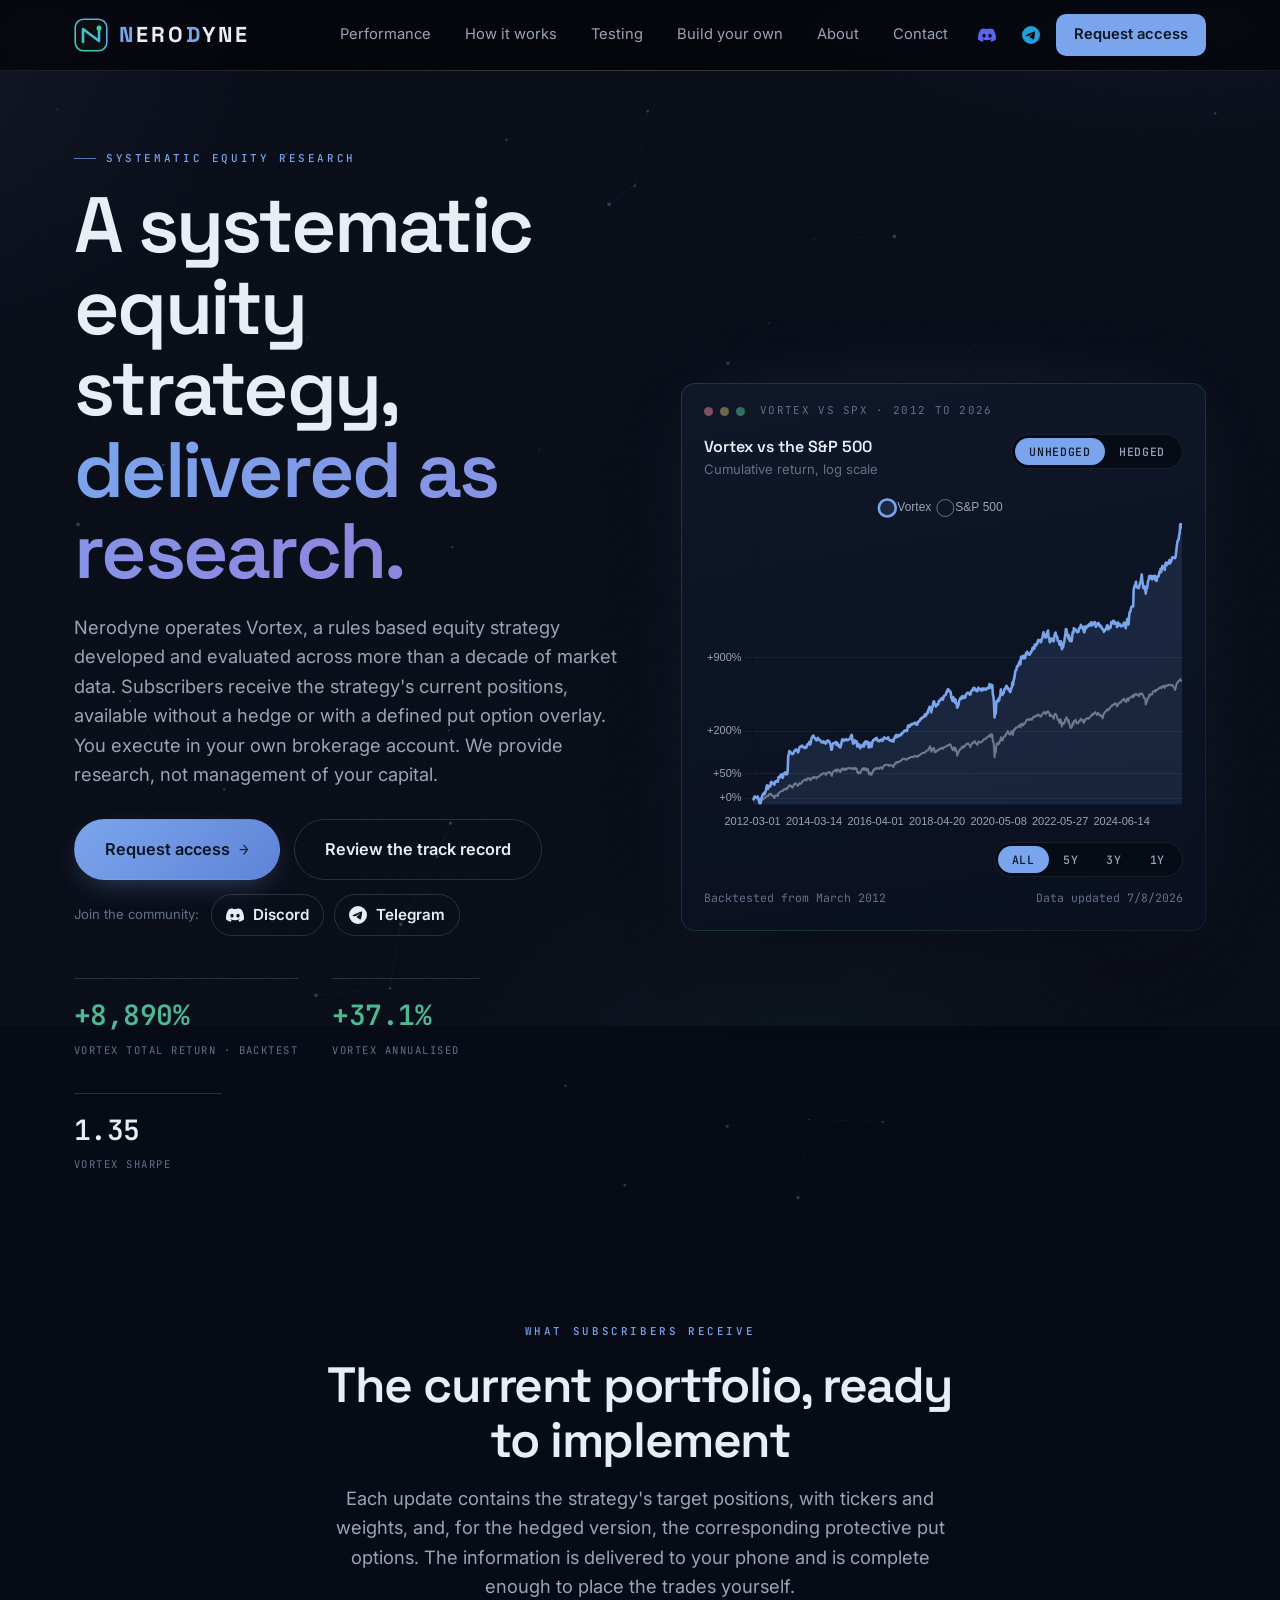
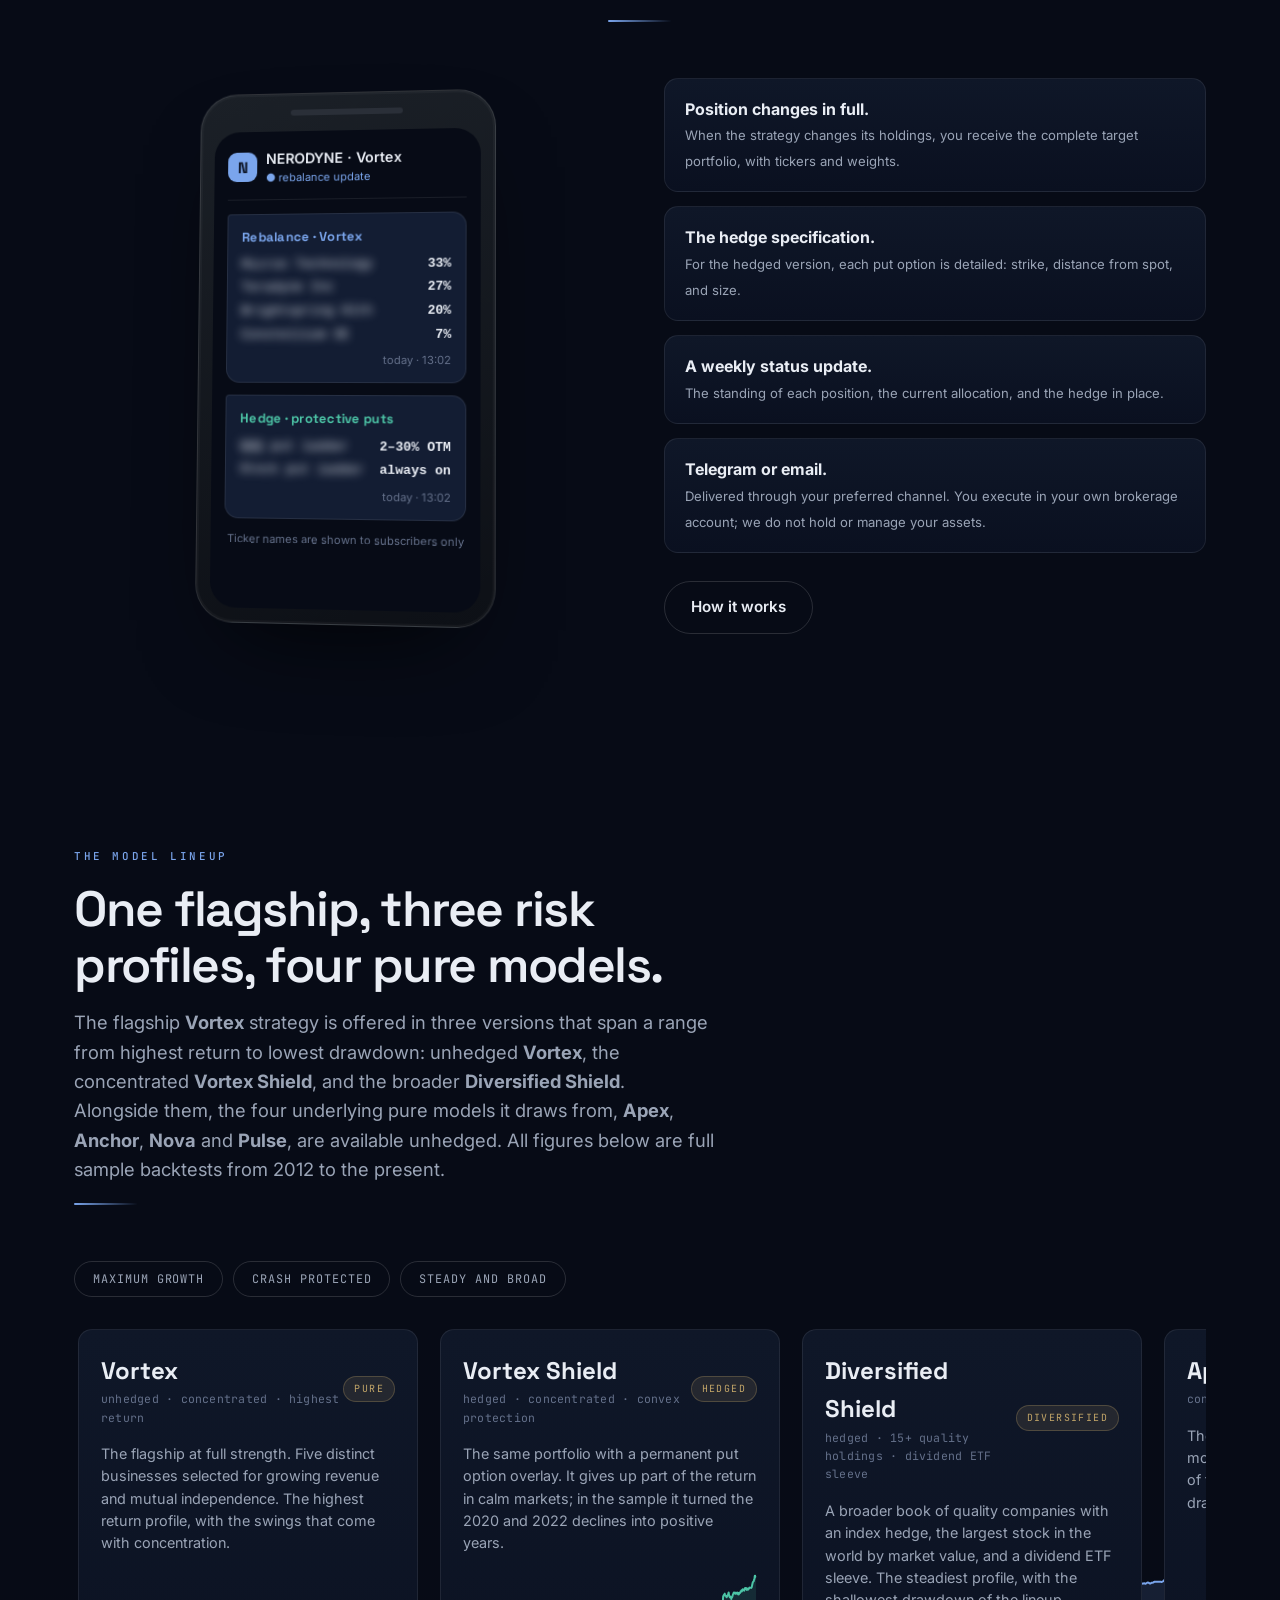
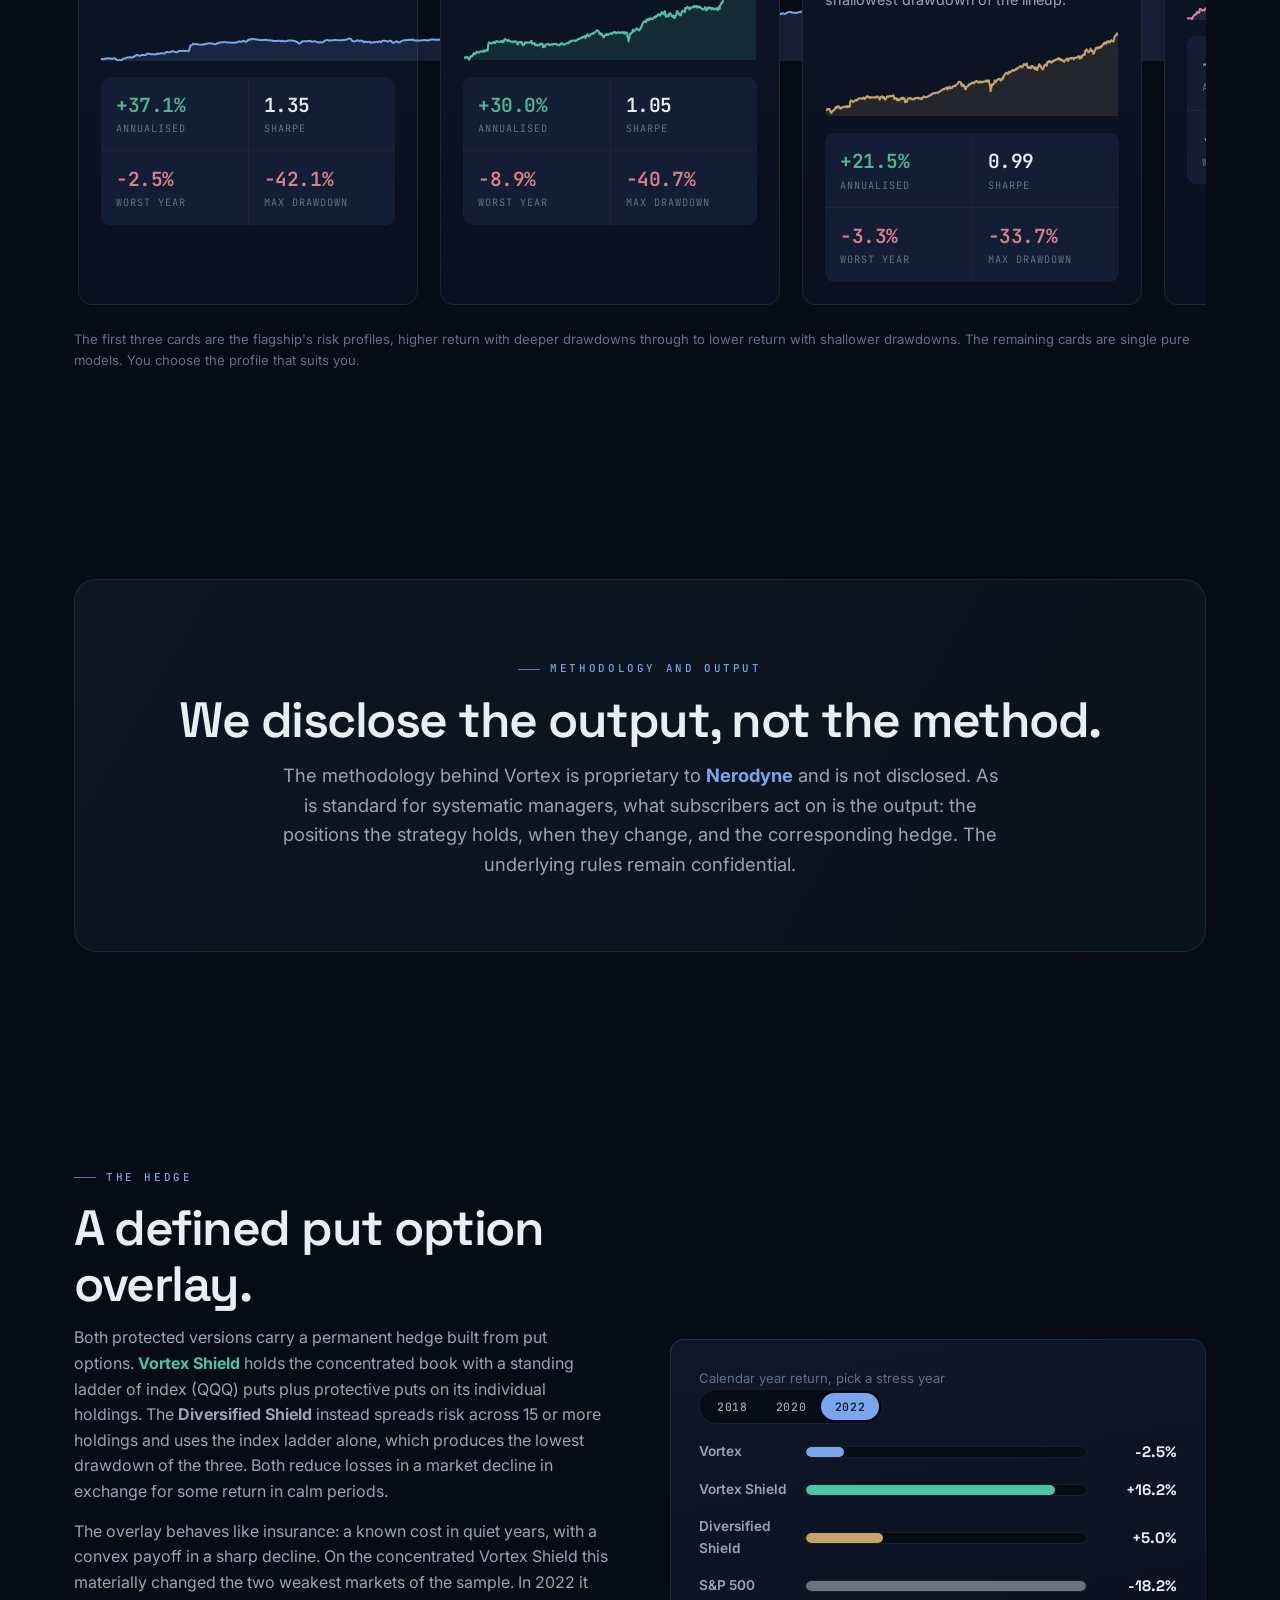
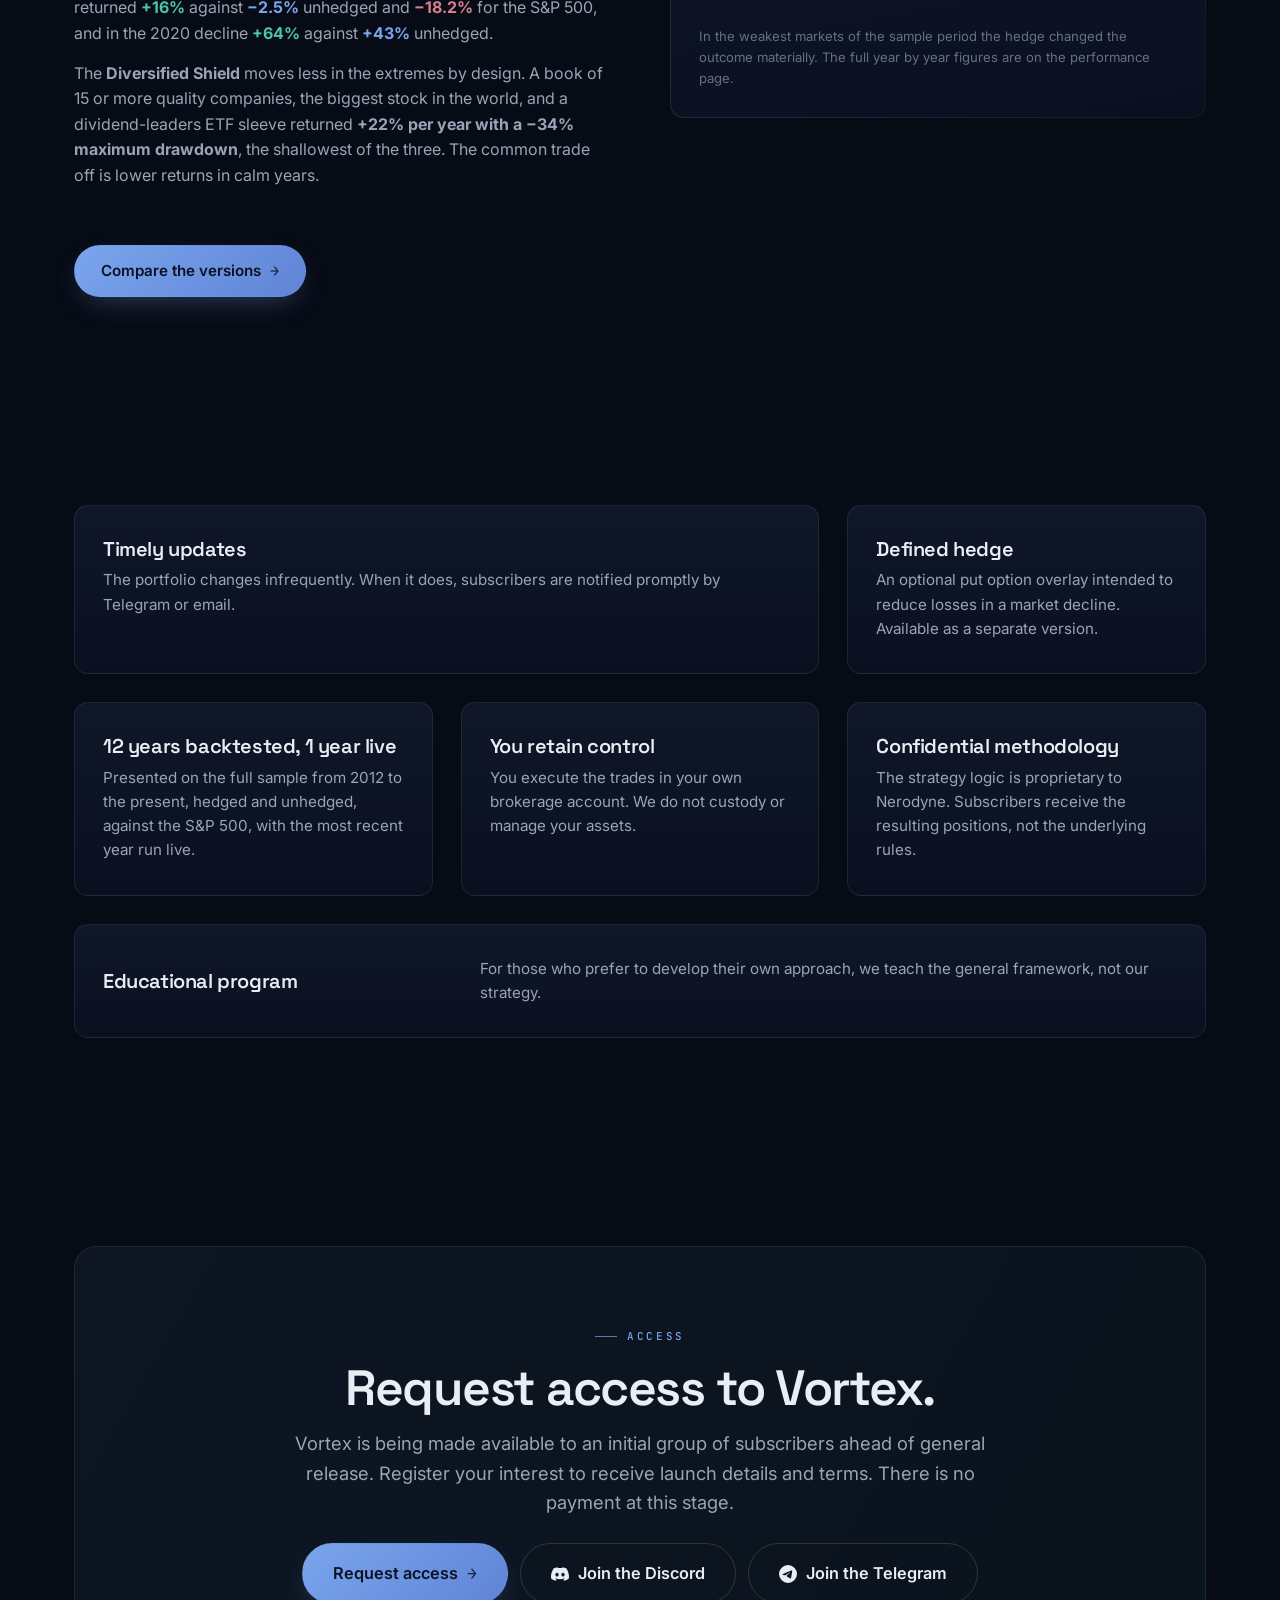
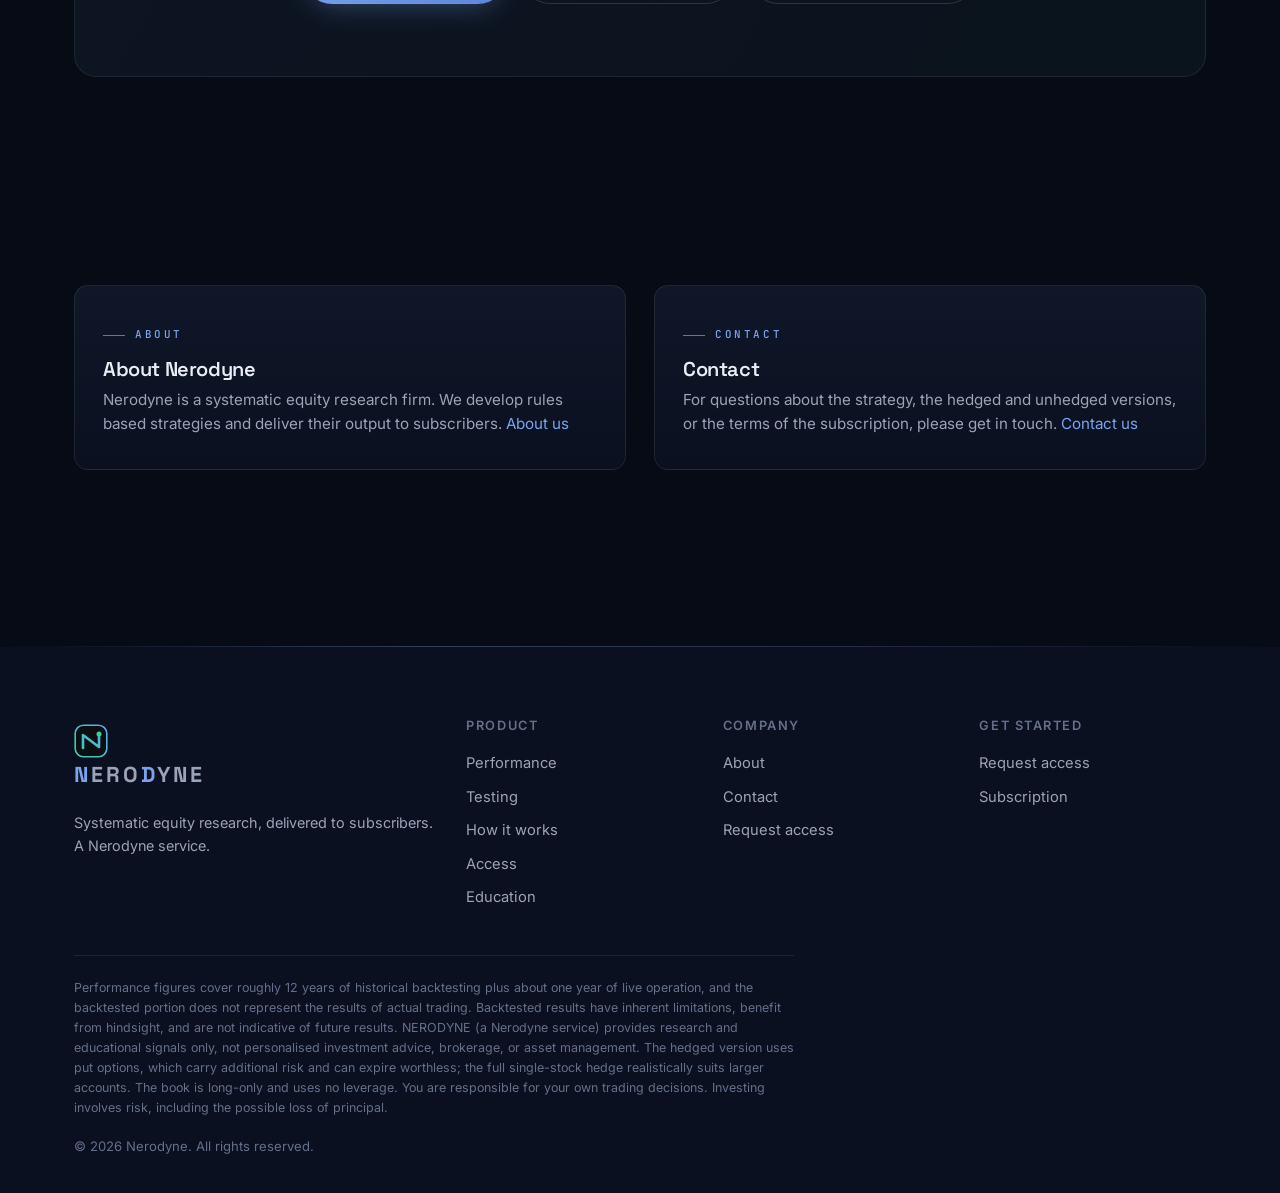
==== index.html @ c22e5617 "Deeper interactivity: drawdown view, investment calculator, stress-year picker; strip last emojis Pe" ====
<!DOCTYPE html>
<html lang="en">
<head>
<meta charset="UTF-8">
<meta name="viewport" content="width=device-width, initial-scale=1.0">
<title>NERODYNE · Systematic equity models, delivered to your phone</title>
<meta name="description" content="NERODYNE runs systematic equity models built by Nerodyne: 12 years backtested and now one year live. When a model changes its holdings or hedge, you get the exact moves on your phone.">
<link rel="preconnect" href="https://fonts.googleapis.com">
<link href="https://fonts.googleapis.com/css2?family=Inter:wght@400;500;600&family=Space+Grotesk:wght@500;600;700&family=JetBrains+Mono:wght@400;500;600&display=swap" rel="stylesheet">
<link rel="stylesheet" href="css/style-v4.css">
<link rel="icon" href="assets/logo.svg">
</head>
<body>

<!-- HEADER -->
<header class="site-header">
  <div class="container nav">
    <a class="logo" href="index.html">
      <img class="mark" src="assets/logo.svg" alt="">
      <span class="word"><b>N</b>ERO<b>D</b>YNE</span>
    </a>
    <button class="hamburger" aria-label="Menu">☰</button>
    <nav class="nav-links">
      <a href="performance.html">Performance</a>
      <a href="how-it-works.html">How it works</a><a href="testing.html">Testing</a>
      <a href="build-your-own.html">Build your own</a>
      <a href="about.html">About</a>
      <a href="contact.html">Contact</a>
      <a class="nav-social discord" href="https://discord.gg/p8AwKEWY" target="_blank" rel="noopener" aria-label="Join our Discord" title="Join our Discord"><svg viewBox="0 0 24 24" width="18" height="18" fill="currentColor" aria-hidden="true"><path d="M20.317 4.3698a19.7913 19.7913 0 00-4.8851-1.5152.0741.0741 0 00-.0785.0371c-.211.3753-.4447.8648-.6083 1.2495-1.8447-.2762-3.68-.2762-5.4868 0-.1636-.3933-.4058-.8742-.6177-1.2495a.077.077 0 00-.0785-.037 19.7363 19.7363 0 00-4.8852 1.515.0699.0699 0 00-.0321.0277C.5334 9.0458-.319 13.5799.0992 18.0578a.0824.0824 0 00.0312.0561c2.0528 1.5076 4.0413 2.4228 5.9929 3.0294a.0777.0777 0 00.0842-.0276c.4616-.6304.8731-1.2952 1.226-1.9942a.076.076 0 00-.0416-.1057c-.6528-.2476-1.2743-.5495-1.8722-.8923a.077.077 0 01-.0076-.1277c.1258-.0943.2517-.1923.3718-.2914a.0743.0743 0 01.0776-.0105c3.9278 1.7933 8.18 1.7933 12.0614 0a.0739.0739 0 01.0785.0095c.1202.099.246.1981.3728.2924a.077.077 0 01-.0066.1276 12.2986 12.2986 0 01-1.873.8914.0766.0766 0 00-.0407.1067c.3604.698.7719 1.3628 1.225 1.9932a.076.076 0 00.0842.0286c1.961-.6067 3.9495-1.5219 6.0023-3.0294a.077.077 0 00.0313-.0552c.5004-5.177-.8382-9.6739-3.5485-13.6604a.061.061 0 00-.0312-.0286zM8.02 15.3312c-1.1825 0-2.1569-1.0857-2.1569-2.419 0-1.3332.9555-2.4189 2.157-2.4189 1.2108 0 2.1757 1.0952 2.1568 2.419 0 1.3332-.9555 2.4189-2.1569 2.4189zm7.9748 0c-1.1825 0-2.1569-1.0857-2.1569-2.419 0-1.3332.9554-2.4189 2.1569-2.4189 1.2108 0 2.1757 1.0952 2.1568 2.419 0 1.3332-.946 2.4189-2.1568 2.4189Z"/></svg></a>
      <a class="nav-social telegram" href="https://t.me/+TVbPPDi2B2o5NGM0" target="_blank" rel="noopener" aria-label="Join our Telegram" title="Join our Telegram"><svg viewBox="0 0 24 24" width="18" height="18" fill="currentColor" aria-hidden="true"><path d="M11.944 0A12 12 0 0 0 0 12a12 12 0 0 0 12 12 12 12 0 0 0 12-12A12 12 0 0 0 12 0a12 12 0 0 0-.056 0zm4.962 7.224c.1-.002.321.023.465.14a.506.506 0 0 1 .171.325c.016.093.036.306.02.472-.18 1.898-.962 6.502-1.36 8.627-.168.9-.499 1.201-.82 1.23-.696.065-1.225-.46-1.9-.902-1.056-.693-1.653-1.124-2.678-1.8-1.185-.78-.417-1.21.258-1.91.177-.184 3.247-2.977 3.307-3.23.007-.032.014-.15-.056-.212s-.174-.041-.249-.024c-.106.024-1.793 1.139-5.061 3.345-.479.329-.913.489-1.302.481-.428-.009-1.252-.242-1.865-.44-.752-.244-1.349-.374-1.297-.789.027-.216.325-.437.893-.663 3.498-1.524 5.83-2.529 6.998-3.014 3.332-1.386 4.025-1.627 4.476-1.635z"/></svg></a>
      <a href="signup.html" class="nav-cta">Request access</a>
    </nav>
  </div>
</header>

<!-- HERO -->
<section class="hero container">
  <canvas id="heroFx" class="hero-fx"></canvas>
  <div class="hero-grid">
    <div>
      <span class="eyebrow">Systematic equity research</span>
      <h1>A systematic equity strategy,<br><span class="gradient-text">delivered as research.</span></h1>
      <p class="lead">Nerodyne operates Vortex, a rules based equity strategy developed and evaluated across more than a decade of market data. Subscribers receive the strategy's current positions, available without a hedge or with a defined put option overlay. You execute in your own brokerage account. We provide research, not management of your capital.</p>
      <div class="hero-cta">
        <a href="signup.html" class="btn btn-primary btn-lg">Request access</a>
        <a href="performance.html" class="btn btn-ghost btn-lg">Review the track record</a>
      </div>
      <div class="join-row" style="display:flex;gap:10px;flex-wrap:wrap;margin-top:14px;align-items:center;">
        <span class="note" style="margin-right:2px;">Join the community:</span>
        <a href="https://discord.gg/p8AwKEWY" target="_blank" rel="noopener" class="btn btn-ghost" style="padding:8px 14px;"><svg viewBox="0 0 24 24" width="18" height="18" fill="currentColor" aria-hidden="true"><path d="M20.317 4.3698a19.7913 19.7913 0 00-4.8851-1.5152.0741.0741 0 00-.0785.0371c-.211.3753-.4447.8648-.6083 1.2495-1.8447-.2762-3.68-.2762-5.4868 0-.1636-.3933-.4058-.8742-.6177-1.2495a.077.077 0 00-.0785-.037 19.7363 19.7363 0 00-4.8852 1.515.0699.0699 0 00-.0321.0277C.5334 9.0458-.319 13.5799.0992 18.0578a.0824.0824 0 00.0312.0561c2.0528 1.5076 4.0413 2.4228 5.9929 3.0294a.0777.0777 0 00.0842-.0276c.4616-.6304.8731-1.2952 1.226-1.9942a.076.076 0 00-.0416-.1057c-.6528-.2476-1.2743-.5495-1.8722-.8923a.077.077 0 01-.0076-.1277c.1258-.0943.2517-.1923.3718-.2914a.0743.0743 0 01.0776-.0105c3.9278 1.7933 8.18 1.7933 12.0614 0a.0739.0739 0 01.0785.0095c.1202.099.246.1981.3728.2924a.077.077 0 01-.0066.1276 12.2986 12.2986 0 01-1.873.8914.0766.0766 0 00-.0407.1067c.3604.698.7719 1.3628 1.225 1.9932a.076.076 0 00.0842.0286c1.961-.6067 3.9495-1.5219 6.0023-3.0294a.077.077 0 00.0313-.0552c.5004-5.177-.8382-9.6739-3.5485-13.6604a.061.061 0 00-.0312-.0286zM8.02 15.3312c-1.1825 0-2.1569-1.0857-2.1569-2.419 0-1.3332.9555-2.4189 2.157-2.4189 1.2108 0 2.1757 1.0952 2.1568 2.419 0 1.3332-.9555 2.4189-2.1569 2.4189zm7.9748 0c-1.1825 0-2.1569-1.0857-2.1569-2.419 0-1.3332.9554-2.4189 2.1569-2.4189 1.2108 0 2.1757 1.0952 2.1568 2.419 0 1.3332-.946 2.4189-2.1568 2.4189Z"/></svg> Discord</a>
        <a href="https://t.me/+TVbPPDi2B2o5NGM0" target="_blank" rel="noopener" class="btn btn-ghost" style="padding:8px 14px;"><svg viewBox="0 0 24 24" width="18" height="18" fill="currentColor" aria-hidden="true"><path d="M11.944 0A12 12 0 0 0 0 12a12 12 0 0 0 12 12 12 12 0 0 0 12-12A12 12 0 0 0 12 0a12 12 0 0 0-.056 0zm4.962 7.224c.1-.002.321.023.465.14a.506.506 0 0 1 .171.325c.016.093.036.306.02.472-.18 1.898-.962 6.502-1.36 8.627-.168.9-.499 1.201-.82 1.23-.696.065-1.225-.46-1.9-.902-1.056-.693-1.653-1.124-2.678-1.8-1.185-.78-.417-1.21.258-1.91.177-.184 3.247-2.977 3.307-3.23.007-.032.014-.15-.056-.212s-.174-.041-.249-.024c-.106.024-1.793 1.139-5.061 3.345-.479.329-.913.489-1.302.481-.428-.009-1.252-.242-1.865-.44-.752-.244-1.349-.374-1.297-.789.027-.216.325-.437.893-.663 3.498-1.524 5.83-2.529 6.998-3.014 3.332-1.386 4.025-1.627 4.476-1.635z"/></svg> Telegram</a>
      </div>
      <div class="hero-stats">
        <div class="stat"><div class="num up" id="hero-total">…</div><div class="lbl">Vortex total return · backtest</div></div>
        <div class="stat"><div class="num up" id="hero-ann">…</div><div class="lbl">Vortex annualised</div></div>
        <div class="stat"><div class="num" id="hero-sharpe">…</div><div class="lbl">Vortex Sharpe</div></div>
      </div>
    </div>
    <div class="panel chart-card glow">
      <div class="term-bar"><span></span><span></span><span></span><em>VORTEX vs SPX &middot; 2012 to 2026</em></div>
      <div class="chart-head">
        <div>
          <div class="t">Vortex vs the S&amp;P 500</div>
          <div class="note">Cumulative return, log scale</div>
        </div>
        <div class="toggle" id="heroToggle" style="font-size:.78rem;">
          <button class="active" data-v="unhedged">Unhedged</button>
          <button data-v="hedged">Hedged</button>
        </div>
      </div>
      <div class="chart-wrap"><canvas id="heroChart"></canvas></div>
      <div class="range-row">
        <div class="toggle" id="heroRange" style="font-size:.72rem;">
          <button class="active" data-r="all">All</button>
          <button data-r="5">5Y</button>
          <button data-r="3">3Y</button>
          <button data-r="1">1Y</button>
        </div>
      </div>
      <div class="chart-meta"><span>Backtested from March 2012</span><span>Data updated <span id="hero-updated">…</span></span></div>
    </div>
  </div>
</section>

<!-- WHAT YOU GET / HOW IT REACHES YOU -->
<section class="container">
  <div class="section-head center">
    <span class="eyebrow">What subscribers receive</span>
    <h2>The current portfolio, ready to implement</h2>
    <p class="lead" style="margin-inline:auto;">Each update contains the strategy's target positions, with tickers and weights, and, for the hedged version, the corresponding protective put options. The information is delivered to your phone and is complete enough to place the trades yourself.</p>
    <div class="kicker-line" style="margin-inline:auto;"></div>
  </div>
  <div class="grid-2" style="align-items:center;gap:48px;">
    <div class="phone-wrap reveal">
      <div class="phone">
        <div class="notch"></div>
        <div class="screen">
          <div class="app-top"><div class="av">N</div><div><div class="nm">NERODYNE · Vortex</div><div class="st">● rebalance update</div></div></div>
          <div class="bubble">
            <div class="bh">Rebalance · Vortex</div>
            <div class="row"><span class="locked"><span class="tk">Micron Technology</span></span><b>33%</b></div>
            <div class="row"><span class="locked"><span class="tk">Teradyne Inc</span></span><b>27%</b></div>
            <div class="row"><span class="locked"><span class="tk">Brightspring Hlth</span></span><b>20%</b></div>
            <div class="row"><span class="locked"><span class="tk">Constellium SE</span></span><b>7%</b></div>
            <div class="time">today · 13:02</div>
          </div>
          <div class="bubble b2" style="animation-delay:.18s">
            <div class="bh">Hedge · protective puts</div>
            <div class="row"><span class="locked"><span class="tk">QQQ put ladder</span></span><b>2–30% OTM</b></div>
            <div class="row"><span class="locked"><span class="tk">Stock put ladder</span></span><b>always on</b></div>
            <div class="time">today · 13:02</div>
          </div>
          <p class="note" style="text-align:center;font-size:.7rem;margin-top:6px;">Ticker names are shown to subscribers only</p>
        </div>
      </div>
    </div>
    <div>
      <ul style="list-style:none;display:grid;gap:14px;">
        <li class="panel feature reveal" data-d="1" style="padding:18px 20px;"><b style="color:var(--text)">Position changes in full.</b><br><span class="note" style="color:var(--muted)">When the strategy changes its holdings, you receive the complete target portfolio, with tickers and weights.</span></li>
        <li class="panel feature reveal" data-d="2" style="padding:18px 20px;"><b style="color:var(--text)">The hedge specification.</b><br><span class="note" style="color:var(--muted)">For the hedged version, each put option is detailed: strike, distance from spot, and size.</span></li>
        <li class="panel feature reveal" data-d="3" style="padding:18px 20px;"><b style="color:var(--text)">A weekly status update.</b><br><span class="note" style="color:var(--muted)">The standing of each position, the current allocation, and the hedge in place.</span></li>
        <li class="panel feature reveal" data-d="4" style="padding:18px 20px;"><b style="color:var(--text)">Telegram or email.</b><br><span class="note" style="color:var(--muted)">Delivered through your preferred channel. You execute in your own brokerage account; we do not hold or manage your assets.</span></li>
      </ul>
      <a href="how-it-works.html" class="btn btn-ghost mt-m">How it works</a>
    </div>
  </div>
</section>

<!-- MODELS -->
<section class="container">
  <div class="section-head">
    <span class="eyebrow">The model lineup</span>
    <h2>One flagship, three risk profiles, four pure models.</h2>
    <p class="lead">The flagship <b>Vortex</b> strategy is offered in three versions that span a range from highest return to lowest drawdown: unhedged <b>Vortex</b>, the concentrated <b>Vortex Shield</b>, and the broader <b>Diversified Shield</b>. Alongside them, the four underlying pure models it draws from, <b>Apex</b>, <b>Anchor</b>, <b>Nova</b> and <b>Pulse</b>, are available unhedged. All figures below are full sample backtests from 2012 to the present.</p>
    <div class="kicker-line"></div>
  </div>
  <div class="picker" id="profilePicker">
    <button data-p="growth">Maximum growth</button>
    <button data-p="protected">Crash protected</button>
    <button data-p="steady">Steady and broad</button>
  </div>
  <div class="models-scroller" id="modelScroller"></div>
  <p class="note">The first three cards are the flagship's risk profiles, higher return with deeper drawdowns through to lower return with shallower drawdowns. The remaining cards are single pure models. You choose the profile that suits you.</p>
</section>

<!-- THE MODEL IS OURS, THE SIGNALS ARE YOURS -->
<section class="container">
  <div class="cta-band reveal">
    <span class="eyebrow">Methodology and output</span>
    <h2 class="mt-s">We disclose the output, not the method.</h2>
    <p class="lead" style="margin:14px auto 0;">The methodology behind Vortex is proprietary to <b style="color:var(--accent)">Nerodyne</b> and is not disclosed. As is standard for systematic managers, what subscribers act on is the output: the positions the strategy holds, when they change, and the corresponding hedge. The underlying rules remain confidential.</p>
  </div>
</section>

<!-- THE HEDGE, EXPLAINED -->
<section class="container">
  <div class="grid-2" style="gap:60px;align-items:center;">
    <div>
      <span class="eyebrow">The hedge</span>
      <h2 class="mt-s">A defined put option overlay.</h2>
      <p class="mt-s">Both protected versions carry a permanent hedge built from put options. <b style="color:var(--accent-2)">Vortex Shield</b> holds the concentrated book with a standing ladder of index (QQQ) puts plus protective puts on its individual holdings. The <b>Diversified Shield</b> instead spreads risk across 15 or more holdings and uses the index ladder alone, which produces the lowest drawdown of the three. Both reduce losses in a market decline in exchange for some return in calm periods.</p>
      <p class="mt-s">The overlay behaves like insurance: a known cost in quiet years, with a convex payoff in a sharp decline. On the concentrated Vortex Shield this materially changed the two weakest markets of the sample. In 2022 it returned <b style="color:var(--accent-2)">+16%</b> against <b style="color:var(--accent)">−2.5%</b> unhedged and <b style="color:var(--danger)">−18.2%</b> for the S&amp;P 500, and in the 2020 decline <b style="color:var(--accent-2)">+64%</b> against <b style="color:var(--accent)">+43%</b> unhedged.</p>
      <p class="mt-s">The <b>Diversified Shield</b> moves less in the extremes by design. A book of 15 or more quality companies, the biggest stock in the world, and a dividend-leaders ETF sleeve returned <b>+22% per year with a −34% maximum drawdown</b>, the shallowest of the three. The common trade off is lower returns in calm years.</p>
      <a href="performance.html" class="btn btn-primary mt-l">Compare the versions</a>
    </div>
    <div class="panel glow reveal" style="padding:28px;">
      <div class="chart-head" style="margin-bottom:16px;flex-wrap:wrap;gap:10px;">
        <div class="note">Calendar year return, pick a stress year</div>
        <div class="toggle" id="bearPick" style="font-size:.72rem;">
          <button data-y="2018">2018</button>
          <button data-y="2020">2020</button>
          <button class="active" data-y="2022">2022</button>
        </div>
      </div>
      <div class="bars" id="bearBars"></div>
      <p class="note mt-m">In the weakest markets of the sample period the hedge changed the outcome materially. The full year by year figures are on the performance page.</p>
    </div>
  </div>
</section>

<!-- FEATURES -->
<section class="container">
  <div class="grid-3 bento">
    <div class="panel feature reveal" data-d="1"><h3>Timely updates</h3><p>The portfolio changes infrequently. When it does, subscribers are notified promptly by Telegram or email.</p></div>
    <div class="panel feature reveal" data-d="2"><h3>Defined hedge</h3><p>An optional put option overlay intended to reduce losses in a market decline. Available as a separate version.</p></div>
    <div class="panel feature reveal" data-d="3"><h3>12 years backtested, 1 year live</h3><p>Presented on the full sample from 2012 to the present, hedged and unhedged, against the S&amp;P 500, with the most recent year run live.</p></div>
    <div class="panel feature reveal" data-d="1"><h3>You retain control</h3><p>You execute the trades in your own brokerage account. We do not custody or manage your assets.</p></div>
    <div class="panel feature reveal" data-d="2"><h3>Confidential methodology</h3><p>The strategy logic is proprietary to Nerodyne. Subscribers receive the resulting positions, not the underlying rules.</p></div>
    <div class="panel feature reveal" data-d="3"><h3>Educational program</h3><p>For those who prefer to develop their own approach, we teach the general framework, not our strategy.</p></div>
  </div>
</section>

<!-- EARLY ACCESS TEASER -->
<section class="container">
  <div class="cta-band reveal">
    <span class="eyebrow">Access</span>
    <h2 class="mt-s">Request access to Vortex.</h2>
    <p class="lead" style="margin:14px auto 26px;">Vortex is being made available to an initial group of subscribers ahead of general release. Register your interest to receive launch details and terms. There is no payment at this stage.</p>
    <div style="display:flex;gap:12px;flex-wrap:wrap;justify-content:center;">
      <a href="signup.html" class="btn btn-primary btn-lg">Request access</a>
      <a href="https://discord.gg/p8AwKEWY" target="_blank" rel="noopener" class="btn btn-ghost btn-lg"><svg viewBox="0 0 24 24" width="18" height="18" fill="currentColor" aria-hidden="true"><path d="M20.317 4.3698a19.7913 19.7913 0 00-4.8851-1.5152.0741.0741 0 00-.0785.0371c-.211.3753-.4447.8648-.6083 1.2495-1.8447-.2762-3.68-.2762-5.4868 0-.1636-.3933-.4058-.8742-.6177-1.2495a.077.077 0 00-.0785-.037 19.7363 19.7363 0 00-4.8852 1.515.0699.0699 0 00-.0321.0277C.5334 9.0458-.319 13.5799.0992 18.0578a.0824.0824 0 00.0312.0561c2.0528 1.5076 4.0413 2.4228 5.9929 3.0294a.0777.0777 0 00.0842-.0276c.4616-.6304.8731-1.2952 1.226-1.9942a.076.076 0 00-.0416-.1057c-.6528-.2476-1.2743-.5495-1.8722-.8923a.077.077 0 01-.0076-.1277c.1258-.0943.2517-.1923.3718-.2914a.0743.0743 0 01.0776-.0105c3.9278 1.7933 8.18 1.7933 12.0614 0a.0739.0739 0 01.0785.0095c.1202.099.246.1981.3728.2924a.077.077 0 01-.0066.1276 12.2986 12.2986 0 01-1.873.8914.0766.0766 0 00-.0407.1067c.3604.698.7719 1.3628 1.225 1.9932a.076.076 0 00.0842.0286c1.961-.6067 3.9495-1.5219 6.0023-3.0294a.077.077 0 00.0313-.0552c.5004-5.177-.8382-9.6739-3.5485-13.6604a.061.061 0 00-.0312-.0286zM8.02 15.3312c-1.1825 0-2.1569-1.0857-2.1569-2.419 0-1.3332.9555-2.4189 2.157-2.4189 1.2108 0 2.1757 1.0952 2.1568 2.419 0 1.3332-.9555 2.4189-2.1569 2.4189zm7.9748 0c-1.1825 0-2.1569-1.0857-2.1569-2.419 0-1.3332.9554-2.4189 2.1569-2.4189 1.2108 0 2.1757 1.0952 2.1568 2.419 0 1.3332-.946 2.4189-2.1568 2.4189Z"/></svg> Join the Discord</a>
      <a href="https://t.me/+TVbPPDi2B2o5NGM0" target="_blank" rel="noopener" class="btn btn-ghost btn-lg"><svg viewBox="0 0 24 24" width="18" height="18" fill="currentColor" aria-hidden="true"><path d="M11.944 0A12 12 0 0 0 0 12a12 12 0 0 0 12 12 12 12 0 0 0 12-12A12 12 0 0 0 12 0a12 12 0 0 0-.056 0zm4.962 7.224c.1-.002.321.023.465.14a.506.506 0 0 1 .171.325c.016.093.036.306.02.472-.18 1.898-.962 6.502-1.36 8.627-.168.9-.499 1.201-.82 1.23-.696.065-1.225-.46-1.9-.902-1.056-.693-1.653-1.124-2.678-1.8-1.185-.78-.417-1.21.258-1.91.177-.184 3.247-2.977 3.307-3.23.007-.032.014-.15-.056-.212s-.174-.041-.249-.024c-.106.024-1.793 1.139-5.061 3.345-.479.329-.913.489-1.302.481-.428-.009-1.252-.242-1.865-.44-.752-.244-1.349-.374-1.297-.789.027-.216.325-.437.893-.663 3.498-1.524 5.83-2.529 6.998-3.014 3.332-1.386 4.025-1.627 4.476-1.635z"/></svg> Join the Telegram</a>
    </div>
  </div>
</section>

<!-- ABOUT + CONTACT teaser -->
<section class="container">
  <div class="grid-2">
    <div class="panel feature reveal" data-d="1">
      <span class="eyebrow">About</span>
      <h3 class="mt-s">About Nerodyne</h3>
      <p>Nerodyne is a systematic equity research firm. We develop rules based strategies and deliver their output to subscribers. <a href="about.html" style="color:var(--accent)">About us</a></p>
    </div>
    <div class="panel feature reveal" data-d="2">
      <span class="eyebrow">Contact</span>
      <h3 class="mt-s">Contact</h3>
      <p>For questions about the strategy, the hedged and unhedged versions, or the terms of the subscription, please get in touch. <a href="contact.html" style="color:var(--accent)">Contact us</a></p>
    </div>
  </div>
</section>

<!-- FOOTER -->
<footer class="site-footer">
  <div class="container">
    <div class="footer-grid">
      <div>
        <a class="logo" href="index.html"><img class="mark" src="assets/logo.svg" alt=""><span class="word"><b>N</b>ERO<b>D</b>YNE</span></a>
        <p class="mt-s" style="font-size:.9rem;">Systematic equity research, delivered to subscribers. A Nerodyne service.</p>
      </div>
      <div><h4>Product</h4><a href="performance.html">Performance</a><a href="testing.html">Testing</a><a href="how-it-works.html">How it works</a><a href="pricing.html">Access</a><a href="build-your-own.html">Education</a></div>
      <div><h4>Company</h4><a href="about.html">About</a><a href="contact.html">Contact</a><a href="signup.html">Request access</a></div>
      <div><h4>Get started</h4><a href="signup.html">Request access</a><a href="pricing.html">Subscription</a></div>
    </div>
    <p class="disclaimer">Performance figures cover roughly 12 years of historical backtesting plus about one year of live operation, and the backtested portion does not represent the results of actual trading. Backtested results have inherent limitations, benefit from hindsight, and are not indicative of future results. NERODYNE (a Nerodyne service) provides research and educational signals only, not personalised investment advice, brokerage, or asset management. The hedged version uses put options, which carry additional risk and can expire worthless; the full single-stock hedge realistically suits larger accounts. The book is long-only and uses no leverage. You are responsible for your own trading decisions. Investing involves risk, including the possible loss of principal.</p>
    <p class="copyright">© <span data-year></span> Nerodyne. All rights reserved.</p>
  </div>
</footer>

<script src="js/chart.umd.min.js"></script>
<script src="data/performance.js"></script>
<script src="js/charts-v6.js"></script>
<script src="js/main-v3.js"></script>
<script>NERODYNE.hero('heroChart','heroToggle'); NERODYNE.modelCards('modelScroller'); NERODYNE.bearBars('bearBars','bearPick');</script>
</body>
</html>
---- css/style-v4.css ----
/* ===========================================================================
   NERODYNE — systematic equity research website
   Dark, restrained, professional. Muted teal/steel-blue/brass palette.
   =========================================================================== */

:root {
  --bg:        #070b16;   /* deep space navy */
  --bg-2:      #0a1020;
  --panel:     #0f1728;
  --panel-2:   #131d33;
  --border:    rgba(255,255,255,.08);
  --border-2:  rgba(255,255,255,.14);
  --text:      #e9edf4;
  --muted:     #9aa4b6;
  --faint:     #64708a;
  --accent:    #7aa5ec;   /* electric refined blue — brand / CTA / flagship line */
  --accent-2:  #4cc4a6;  /* teal — hedged line */
  --violet:    #8f86e0;   /* tertiary, gradients only */
  --up:        #4db892;   /* positive numbers only */
  --spy:       #6b7280;
  --gold:      #c2a568;   /* muted brass */
  --danger:    #d9808f;
  --glow:      0 10px 34px rgba(0,0,0,.35);
  --radius:    14px;
  --radius-sm: 10px;
  --maxw:      1180px;
  --font:      'Inter', -apple-system, BlinkMacSystemFont, 'Segoe UI', Roboto, sans-serif;
  --mono:      'JetBrains Mono', ui-monospace, 'SF Mono', Menlo, monospace;
  --display:   'Space Grotesk', var(--font);
}

* { box-sizing: border-box; margin: 0; padding: 0; }
html { scroll-behavior: smooth; overscroll-behavior: none; }
body {
  font-family: var(--font);
  background: var(--bg);
  color: var(--text);
  line-height: 1.6;
  -webkit-font-smoothing: antialiased;
  overflow-x: hidden;
  overscroll-behavior: none;
}
a { color: inherit; text-decoration: none; }
img, svg { display: block; }
/* horizontal padding only — must NOT zero out the vertical padding that `section` sets */
.container { width: 100%; max-width: var(--maxw); margin: 0 auto; padding-inline: 24px; }

/* ambient background — slow three-tone aurora mesh */
body::before {
  content: ""; position: fixed; inset: -14%; z-index: -2; pointer-events: none;
  background:
    radial-gradient(900px 620px at 82% -6%,  rgba(122,165,236,.10), transparent 55%),
    radial-gradient(720px 560px at 4%  16%,  rgba(143,134,224,.07), transparent 52%),
    radial-gradient(680px 520px at 60% 108%, rgba(76,196,166,.05),  transparent 55%),
    url("data:image/svg+xml,%3Csvg xmlns='http://www.w3.org/2000/svg' width='160' height='160'%3E%3Cfilter id='n'%3E%3CfeTurbulence type='fractalNoise' baseFrequency='.9' numOctaves='2' stitchTiles='stitch'/%3E%3CfeColorMatrix type='saturate' values='0'/%3E%3C/filter%3E%3Crect width='100%25' height='100%25' filter='url(%23n)' opacity='.045'/%3E%3C/svg%3E");
  background-repeat: no-repeat, no-repeat, no-repeat, repeat;
  animation: mesh-drift 46s ease-in-out infinite alternate;
}
@keyframes mesh-drift {
  0%   { transform: translate3d(0,0,0) scale(1); }
  100% { transform: translate3d(-1.6%,1.2%,0) scale(1.04); }
}
/* very fine grid, fading out below the fold */
body::after {
  content: ""; position: fixed; inset: 0; z-index: -1; pointer-events: none; opacity: .35;
  background-image:
    linear-gradient(rgba(255,255,255,.018) 1px, transparent 1px),
    linear-gradient(90deg, rgba(255,255,255,.018) 1px, transparent 1px);
  background-size: 72px 72px;
  -webkit-mask-image: radial-gradient(ellipse 90% 55% at 50% 0%, #000 20%, transparent 72%);
          mask-image: radial-gradient(ellipse 90% 55% at 50% 0%, #000 20%, transparent 72%);
}
@media (prefers-reduced-motion: reduce) {
  body::before, .phone, .gradient-text { animation: none !important; }
  .ticker-track { animation: none !important; }
  .reveal { opacity: 1 !important; transform: none !important; }
  .hero-fx { display: none !important; }
}

/* ---------- typography ---------- */
h1,h2,h3,h4 { font-family: var(--display); font-weight: 600; line-height: 1.12; letter-spacing: -.02em; }
h1 { font-size: clamp(2.6rem, 6.4vw, 4.9rem); line-height: 1.04; letter-spacing: -.035em; }
h2 { font-size: clamp(1.9rem, 4.2vw, 3.1rem); letter-spacing: -.03em; }
h3 { font-size: 1.25rem; }
p  { color: var(--muted); }
.eyebrow {
  font-family: var(--mono); text-transform: uppercase; letter-spacing: .24em;
  font-size: .68rem; color: var(--accent); font-weight: 500;
  display: inline-flex; align-items: center; gap: 10px;
}
.eyebrow::before { content: ""; width: 22px; height: 1px; background: var(--accent); opacity: .7; }
.section-head.center .eyebrow::after { content: ""; width: 22px; height: 1px; background: var(--accent); opacity: .7; }
.lead { font-size: 1.15rem; color: var(--muted); max-width: 60ch; }
.gradient-text {
  background: linear-gradient(110deg, var(--accent), var(--violet) 45%, var(--accent-2) 90%);
  background-size: 220% auto;
  -webkit-background-clip: text; background-clip: text; color: transparent;
  animation: text-sheen 14s ease-in-out infinite alternate;
}
@keyframes text-sheen { from { background-position: 0% center; } to { background-position: 100% center; } }

/* ---------- header / nav ---------- */
.site-header {
  position: sticky; top: 0; z-index: 100;
  backdrop-filter: blur(14px);
  background: rgba(7,8,10,.72);
  border-bottom: 1px solid var(--border);
}
.nav { display: flex; align-items: center; justify-content: space-between; height: 70px; }
.logo { display: flex; align-items: center; gap: 11px; }
.logo .mark { width: 34px; height: 34px; }
.logo .word { font-family: var(--display); font-weight: 700; font-size: 1.35rem; letter-spacing: .14em; }
.logo .word b { color: var(--accent); font-weight: 700; }
.logo small { display:block; font-size:.55rem; letter-spacing:.34em; color: var(--faint); margin-top:-3px; }

.nav-links { display: flex; align-items: center; gap: 6px; }
.nav-links a {
  padding: 9px 14px; border-radius: 9px; font-size: .92rem; color: var(--muted);
  transition: color .2s, background .2s;
}
.nav-links a:hover, .nav-links a.active { color: var(--text); background: rgba(255,255,255,.05); }
.nav-cta {
  background: var(--accent) !important; color: #0d1526 !important; font-weight: 600;
  padding: 9px 18px !important; border-radius: 10px !important;
}
.nav-cta:hover { filter: brightness(1.06); }
.nav-social { display: inline-flex; align-items: center; justify-content: center; width: 38px; height: 38px; padding: 0 !important; border-radius: 9px; }
.nav-social svg { width: 18px; height: 18px; display: block; }
.nav-social.discord { color: #5865F2 !important; }
.nav-social.telegram { color: #229ED9 !important; }
.nav-social:hover { background: rgba(255,255,255,.06) !important; }
.nav-social.discord:hover { color: #7782f7 !important; }
.nav-social.telegram:hover { color: #3eb0e6 !important; }
.hamburger { display: none; background: none; border: 0; color: var(--text); cursor: pointer; padding: 8px; }

/* ---------- buttons ---------- */
.btn {
  display: inline-flex; align-items: center; gap: 9px; cursor: pointer;
  font-family: var(--font); font-weight: 600; font-size: .95rem;
  padding: 13px 26px; border-radius: 999px; border: 1px solid transparent; transition: .2s;
}
.btn-primary {
  background: linear-gradient(135deg, var(--accent), #6287d9 90%);
  color: #0b1322;
  box-shadow: 0 10px 30px -12px rgba(122,165,236,.45);
  transition: transform .25s cubic-bezier(.16,1,.3,1), box-shadow .25s, filter .2s;
}
.btn-primary:hover { transform: translateY(-2px); filter: brightness(1.07);
  box-shadow: 0 16px 40px -12px rgba(122,165,236,.55); }
.btn-primary:active { transform: translateY(0); }
.btn-ghost { background: transparent; border-color: var(--border-2); color: var(--text); }
.btn-ghost:hover { background: rgba(255,255,255,.05); border-color: var(--accent); }
.btn-lg { padding: 16px 30px; font-size: 1.02rem; }
.btn svg { flex: none; width: 18px; height: 18px; }

/* ---------- sections ---------- */
section { padding: 104px 0; }
.section-head { max-width: 640px; margin-bottom: 56px; }
.section-head.center { margin-left: auto; margin-right: auto; text-align: center; }
.section-head h2 { margin: 14px 0 16px; }

/* ---------- hero ---------- */
.hero { padding-block: 70px 40px; }
.hero-grid { display: grid; grid-template-columns: 1.05fr 1fr; gap: 56px; align-items: center; }
.hero h1 { margin: 18px 0 20px; }
.hero .lead { margin-bottom: 30px; }
.hero-cta { display: flex; gap: 14px; flex-wrap: wrap; }
.hero-stats { display: flex; gap: 34px; margin-top: 42px; flex-wrap: wrap; }
.hero-stats .stat { border-top: 1px solid var(--border-2); padding-top: 14px; min-width: 148px; }
.hero-stats .stat .num { font-family: var(--mono); font-size: 1.75rem; font-weight: 600; color: var(--text); letter-spacing: -.02em; }
.hero-stats .stat .num.up { color: var(--up); }
.hero-stats .stat .lbl { font-family: var(--mono); font-size: .66rem; color: var(--faint); text-transform: uppercase; letter-spacing: .14em; margin-top: 4px; }

/* chart panel */
.panel {
  background: linear-gradient(180deg, var(--panel), var(--bg-2));
  border: 1px solid var(--border); border-radius: var(--radius); padding: 22px;
}
.chart-card { position: relative; box-shadow: 0 30px 80px -40px rgba(0,0,0,.9); }
.chart-card .chart-head { display: flex; justify-content: space-between; align-items: flex-start; margin-bottom: 12px; }
.chart-card .chart-head .t { font-family: var(--display); font-weight: 600; }
.live-dot {
  display:inline-flex; align-items:center; gap:7px; font-size:.74rem; color: var(--accent);
  text-transform: uppercase; letter-spacing: .12em;
}
.live-dot::before { content:""; width:8px; height:8px; border-radius:50%; background: var(--accent);
  box-shadow: 0 0 0 0 rgba(109,151,211,.5); animation: pulse 2s infinite; }
@keyframes pulse { 0%{box-shadow:0 0 0 0 rgba(109,151,211,.45);} 70%{box-shadow:0 0 0 9px rgba(109,151,211,0);} 100%{box-shadow:0 0 0 0 rgba(109,151,211,0);} }
.chart-wrap { position: relative; height: 340px; }
.chart-meta { display:flex; justify-content: space-between; margin-top: 12px; font-family: var(--mono); font-size: .72rem; color: var(--faint); }

/* ---------- model cards / scroller ---------- */
.models-scroller {
  display: grid; grid-auto-flow: column; grid-auto-columns: minmax(340px, 1fr);
  gap: 22px; overflow-x: auto; padding: 6px 4px 24px; scroll-snap-type: x mandatory;
  scrollbar-width: thin; scrollbar-color: var(--border-2) transparent;
}
.models-scroller::-webkit-scrollbar { height: 8px; }
.models-scroller::-webkit-scrollbar-thumb { background: var(--border-2); border-radius: 8px; }
.model-card { scroll-snap-align: center; display: flex; flex-direction: column; gap: 16px; }
.model-card .mc-head { display: flex; align-items: center; justify-content: space-between; }
.model-card .mc-name { font-family: var(--display); font-size: 1.5rem; font-weight: 700; }
.model-card .mc-tag { font-family: var(--mono); font-size: .72rem; color: var(--faint); letter-spacing: .02em; }
.badge { font-family: var(--mono); font-size:.62rem; letter-spacing:.14em; text-transform:uppercase; padding:4px 10px; border-radius:999px;
  background: rgba(194,165,104,.12); color: var(--gold); border: 1px solid rgba(194,165,104,.28); }

.toggle {
  display: inline-flex; background: var(--bg); border: 1px solid var(--border); border-radius: 999px; padding: 3px;
}
.toggle button {
  border: 0; background: transparent; color: var(--muted); cursor: pointer; font-family: var(--font);
  font-family: var(--mono); font-weight: 500; font-size: .72rem; text-transform: uppercase; letter-spacing: .06em;
  padding: 6px 14px; border-radius: 999px; transition: .2s;
}
.toggle button.active { background: var(--accent); color: #0d1526; }
.toggle button.active.hedged { background: var(--accent-2); color: #0d1526; }

.mc-spark { height: 90px; position: relative; }
.stat-grid { display: grid; grid-template-columns: 1fr 1fr; gap: 1px; background: var(--border); border-radius: var(--radius-sm); overflow: hidden; }
.stat-grid .cell { background: var(--panel-2); padding: 13px 15px; }
.stat-grid .cell .v { font-family: var(--mono); font-size: 1.22rem; font-weight: 600; letter-spacing: -.02em; }
.stat-grid .cell .v.up { color: var(--up); } .stat-grid .cell .v.down { color: var(--danger); }
.stat-grid .cell .k { font-family: var(--mono); font-size: .64rem; color: var(--faint); text-transform: uppercase; letter-spacing: .1em; }

/* ---------- feature grid ---------- */
.grid-3 { display: grid; grid-template-columns: repeat(3, 1fr); gap: 28px; }
.grid-2 { display: grid; grid-template-columns: repeat(2, 1fr); gap: 28px; }
.feature { padding: 32px 28px; }
.feature .ic { width: 44px; height: 44px; border-radius: 12px; display: grid; place-items: center; margin-bottom: 18px;
  background: rgba(109,151,211,.09); color: var(--accent); border: 1px solid rgba(109,151,211,.22);
  font-size: 1.1rem; transition: background .3s; }
.feature:hover .ic { background: rgba(109,151,211,.14); }
.feature h3 { margin-bottom: 8px; }
.feature p { font-size: .95rem; }

/* steps */
.steps { counter-reset: step; display: grid; gap: 18px; }
.step { display: grid; grid-template-columns: 54px 1fr; gap: 20px; align-items: start; padding: 22px; }
.step .n { counter-increment: step; width: 46px; height: 46px; border-radius: 50%; display: grid; place-items: center;
  font-family: var(--display); font-weight: 700; color: var(--accent); border: 1px solid var(--accent); }
.step .n::before { content: counter(step); }

/* ---------- pricing ---------- */
.price-cards { display: grid; grid-template-columns: repeat(3,1fr); gap: 22px; align-items: stretch; }
.price-card { padding: 30px; display: flex; flex-direction: column; gap: 16px; position: relative; }
.price-card.featured { border-color: var(--accent); box-shadow: var(--glow); }
.price-card .amt { font-family: var(--display); font-size: 2.6rem; font-weight: 700; }
.price-card .amt span { font-size: 1rem; color: var(--faint); font-weight: 400; }
.price-card ul { list-style: none; display: grid; gap: 10px; margin: 4px 0; }
.price-card li { font-size: .92rem; color: var(--muted); display: flex; gap: 10px; }
.price-card li::before { content: "✓"; color: var(--accent); font-weight: 700; }
.price-card li.not-included { color: var(--faint); text-decoration: line-through; text-decoration-color: rgba(251,113,133,.5); }
.price-card li.not-included::before { content: "✗"; color: var(--danger); font-weight: 700; text-decoration: none; }
.price-card .save { font-size: .8rem; color: var(--gold); }

/* ---------- tables ---------- */
.tbl { width: 100%; border-collapse: collapse; font-size: .92rem; }
.tbl th, .tbl td { text-align: right; padding: 13px 14px; border-bottom: 1px solid var(--border); }
.tbl th:first-child, .tbl td:first-child { text-align: left; }
.tbl th { font-family: var(--mono); color: var(--faint); font-weight: 500; text-transform: uppercase; font-size: .66rem; letter-spacing: .1em; }
.tbl td.up { color: var(--up); } .tbl td.down { color: var(--danger); }
.tbl tr:hover td { background: rgba(255,255,255,.02); }

/* ---------- forms ---------- */
.form { display: grid; gap: 16px; max-width: 520px; }
.form label { font-size: .85rem; color: var(--muted); display: grid; gap: 7px; }
.form input, .form select, .form textarea {
  background: var(--bg); border: 1px solid var(--border-2); color: var(--text);
  padding: 13px 15px; border-radius: 10px; font-family: var(--font); font-size: .95rem; width: 100%;
}
.form input:focus, .form select:focus, .form textarea:focus { outline: none; border-color: var(--accent); }
.radio-row { display: flex; gap: 12px; flex-wrap: wrap; }
.email-card { background: var(--bg); border: 1px solid var(--border-2); border-radius: var(--radius-sm); padding: 22px; }
.note { font-size: .82rem; color: var(--faint); }

/* ---------- misc ---------- */
.reveal { opacity: 0; transform: translateY(22px); transition: opacity .7s ease, transform .7s ease; }
.reveal.in { opacity: 1; transform: none; }
.pill { display:inline-block; font-size:.74rem; color:var(--muted); border:1px solid var(--border-2);
  padding:5px 12px; border-radius:999px; }
.divider { height:1px; background: var(--border); margin: 0 auto; max-width: var(--maxw); }
.center { text-align: center; }
.mt-s{margin-top:14px}.mt-m{margin-top:28px}.mt-l{margin-top:56px}

/* page hero (inner pages) */
.page-hero { padding-block: 64px 30px; }
.page-hero h1 { font-size: clamp(2rem,5vw,3.2rem); margin-bottom: 14px; }

/* CTA band */
.cta-band { background: linear-gradient(120deg, rgba(109,151,211,.07), rgba(76,189,160,.05));
  border: 1px solid var(--border); border-radius: 22px; padding: 72px 54px; text-align: center; }

/* ---------- footer ---------- */
.site-footer { border-top: 1px solid var(--border); padding: 72px 0 36px; margin-top: 72px; background: var(--bg-2); }
.footer-grid { display: grid; grid-template-columns: 1.6fr 1fr 1fr 1fr; gap: 30px; }
.footer-grid h4 { font-size: .8rem; text-transform: uppercase; letter-spacing: .12em; color: var(--faint); margin-bottom: 14px; font-family: var(--font); }
.footer-grid a { display: block; color: var(--muted); font-size: .92rem; padding: 5px 0; }
.footer-grid a:hover { color: var(--accent); }
.disclaimer { font-size: .78rem; color: var(--faint); border-top: 1px solid var(--border); margin-top: 40px; padding-top: 22px; max-width: 90ch; }
.copyright { color: var(--faint); font-size: .82rem; margin-top: 18px; }

/* ===========================================================================
   HIGH-END VISUAL LAYER — added in redesign
   =========================================================================== */

/* gradient hairline that sits under the sticky header — kept neutral */
.site-header { position: sticky; }
.site-header::after {
  content:""; position:absolute; left:0; right:0; bottom:-1px; height:1px;
  background: linear-gradient(90deg, transparent, rgba(255,255,255,.14), transparent);
}

/* ---------- ticker tape ---------- */
.ticker {
  border-top: 1px solid var(--border); border-bottom: 1px solid var(--border);
  background: rgba(12,14,18,.6); overflow: hidden; padding: 11px 0;
  -webkit-mask-image: linear-gradient(90deg, transparent, #000 6%, #000 94%, transparent);
          mask-image: linear-gradient(90deg, transparent, #000 6%, #000 94%, transparent);
}
.ticker-track { display: inline-flex; gap: 38px; white-space: nowrap; animation: marquee 38s linear infinite; will-change: transform; }
.ticker:hover .ticker-track { animation-play-state: paused; }
.ticker .ti { font-family: var(--display); font-size: .92rem; letter-spacing: .02em; color: var(--muted); display:inline-flex; gap:9px; align-items:center; }
.ticker .ti b { color: var(--text); font-weight: 600; }
.ticker .ti .up { color: var(--up); } .ticker .ti .down { color: var(--danger); }
.ticker .ti::before { content:"›"; color: var(--faint); }
@keyframes marquee { from { transform: translateX(0); } to { transform: translateX(-50%); } }

.hero { position: relative; }

/* big animated counters */
.num.count, .stat .num { font-variant-numeric: tabular-nums; }

/* ---------- panels ---------- */
.panel { position: relative; transition: transform .3s ease, border-color .3s, box-shadow .3s; }
.panel.glow { border-color: transparent; background:
  linear-gradient(170deg, var(--panel), var(--bg-2)) padding-box,
  linear-gradient(140deg, rgba(109,151,211,.28), rgba(76,189,160,.2) 60%, rgba(255,255,255,.06)) border-box;
  border: 1px solid transparent; }
.feature:hover, .price-card:hover, .model-card:hover {
  transform: translateY(-3px);
  border-color: var(--border-2);
  box-shadow: 0 18px 48px -24px rgba(0,0,0,.7);
}

/* ---------- phone mockup (shows a real signal alert) ---------- */
.phone-wrap { display:flex; justify-content:center; perspective: 1400px; }
.phone {
  width: 300px; max-width: 86vw; border-radius: 38px; padding: 14px;
  background: linear-gradient(165deg, #1b2027, #0d1016); border: 1px solid var(--border-2);
  box-shadow: 0 40px 90px -40px rgba(0,0,0,.85), inset 0 0 0 2px rgba(255,255,255,.03);
  transform: rotateY(-7deg) rotateX(3deg); transition: transform .5s ease;
  animation: phone-float 7s ease-in-out infinite;
}
@keyframes phone-float {
  0%, 100% { margin-top: 0; }
  50%      { margin-top: -12px; }
}
.phone:hover { transform: rotateY(-2deg) rotateX(1deg); }
.phone .screen { background: var(--bg); border-radius: 26px; padding: 16px 14px; min-height: 480px; overflow:hidden; }
.phone .notch { width: 42%; height: 6px; border-radius: 999px; background: #2a2f38; margin: 2px auto 16px; }
.phone .app-top { display:flex; align-items:center; gap:9px; padding-bottom:12px; border-bottom:1px solid var(--border); margin-bottom:14px; }
.phone .app-top .av { width:30px; height:30px; border-radius:9px; background: var(--accent); color:#0d1526; display:grid; place-items:center; font-family:var(--display); font-weight:700; }
.phone .app-top .nm { font-weight:600; font-size:.9rem; } .phone .app-top .st { font-size:.7rem; color:var(--accent); }
.bubble {
  background: var(--panel-2); border:1px solid var(--border); border-radius: 14px; border-top-left-radius:4px;
  padding: 13px 14px; margin-bottom: 12px; font-size: .82rem; line-height:1.5; animation: pop .5s both;
}
.bubble .bh { font-family:var(--display); font-weight:700; color: var(--accent); margin-bottom:6px; letter-spacing:.02em; }
.bubble.b2 .bh { color: var(--accent-2); }
.bubble code, .bubble .row { font-family: ui-monospace, 'SF Mono', Menlo, monospace; color: var(--text); }
.bubble .row { display:flex; justify-content:space-between; padding:2px 0; color: var(--muted); align-items:center; }
.bubble .row b { color: var(--text); }
/* ticker name hidden behind a blur — the weight/size stays readable. */
.bubble .tk { filter: blur(5px); -webkit-user-select: none; user-select: none; color: var(--text); }
.bubble .locked { display:inline-flex; align-items:center; gap:6px; }
.bubble .time { color: var(--faint); font-size:.7rem; text-align:right; margin-top:6px; }
@keyframes pop { from { opacity:0; transform: translateY(10px) scale(.98); } to { opacity:1; transform:none; } }

/* ---------- compare bars (model vs SPY) ---------- */
.bars { display:grid; gap:14px; }
.bar-row { display:grid; grid-template-columns: 92px 1fr 76px; align-items:center; gap:14px; }
.bar-row .lab { font-size:.85rem; color: var(--muted); font-weight:600; }
.bar-track { height: 12px; border-radius: 999px; background: var(--bg); border:1px solid var(--border); overflow:hidden; }
.bar-fill { height:100%; width:0; border-radius:999px; transition: width 1.3s cubic-bezier(.2,.8,.2,1);
  background: linear-gradient(90deg, var(--accent), var(--accent-2)); }
.bar-fill.spy { background: var(--spy); }
.bar-row .val { font-family: var(--display); font-weight:700; text-align:right; font-size:.95rem; }

/* ---------- section heading flourish ---------- */
.section-head .eyebrow { display:inline-block; }
.kicker-line { width:46px; height:3px; border-radius:3px; background:linear-gradient(90deg,var(--accent),var(--accent-2)); margin:18px 0 0; }
.section-head.center .kicker-line { margin-inline:auto; }

/* badges variants */
.badge.green { background: rgba(76,189,160,.12); color: var(--accent); border-color: rgba(76,189,160,.28); }
.badge.blue  { background: rgba(125,157,217,.12); color: var(--accent-2); border-color: rgba(125,157,217,.28); }

/* reveal stagger — short rise on an expo-out curve */
.reveal { opacity:0; transform:translateY(18px);
  transition: opacity .7s cubic-bezier(.16,1,.3,1), transform .7s cubic-bezier(.16,1,.3,1); }
.reveal.in { opacity:1; transform:none; }
.reveal[data-d="1"]{ transition-delay:.06s } .reveal[data-d="2"]{ transition-delay:.12s }
.reveal[data-d="3"]{ transition-delay:.18s } .reveal[data-d="4"]{ transition-delay:.24s }
.reveal[data-d="5"]{ transition-delay:.3s }

/* ---------- responsive ---------- */
@media (max-width: 920px) {
  .phone { transform: none; }
  .hero-grid, .grid-3, .grid-2, .price-cards, .footer-grid { grid-template-columns: 1fr; }
  .nav-links { position: fixed; inset: 70px 0 auto 0; flex-direction: column; align-items: stretch;
    background: var(--bg-2); border-bottom: 1px solid var(--border); padding: 14px; gap: 4px;
    transform: translateY(-130%); transition: transform .3s; }
  .nav-links.open { transform: none; }
  .nav-links a { padding: 13px; }
  .hamburger { display: block; }
  .price-cards { gap: 16px; }
  .footer-grid { gap: 10px; }
}

/* ===========================================================================
   PREMIUM POLISH LAYER
   =========================================================================== */

/* ── page load ── */
@keyframes page-in { from { opacity:0; } to { opacity:1; } }
body { animation: page-in .6s ease both; }

/* ── custom thin scrollbar ── */
::-webkit-scrollbar { width:4px; }
::-webkit-scrollbar-track { background:transparent; }
::-webkit-scrollbar-thumb { background:rgba(255,255,255,.13); border-radius:2px; }
::-webkit-scrollbar-thumb:hover { background:rgba(255,255,255,.25); }
* { scrollbar-width:thin; scrollbar-color:rgba(255,255,255,.13) transparent; }

/* ── header glass upgrade ── */
.site-header {
  backdrop-filter:blur(22px) saturate(1.9);
  -webkit-backdrop-filter:blur(22px) saturate(1.9);
  background:rgba(4,5,10,.78);
}

/* ── kicker line ── */
.kicker-line {
  width:64px; height:2px; border-radius:2px;
  background:linear-gradient(90deg, var(--accent), transparent);
}

/* ── nav active line ── */
.nav-links a.active { box-shadow:inset 0 -2px 0 var(--accent); }

/* ── badge colours ── */
.badge { background:rgba(194,165,104,.12); color:var(--gold); border-color:rgba(194,165,104,.28); }
.badge.green { background:rgba(76,189,160,.12); color:var(--accent); border-color:rgba(76,189,160,.28); }
.badge.blue  { background:rgba(125,157,217,.12); color:var(--accent-2); border-color:rgba(125,157,217,.28); }

/* ── price card featured ring ── */
.price-card.featured { border-color:rgba(109,151,211,.4); box-shadow:0 14px 40px -24px rgba(0,0,0,.6); }

/* ── model card description ── */
.model-card .mc-desc { font-size:.9rem; color:var(--muted); line-height:1.55; margin:0; }


/* ===========================================================================
   FUTURIST LAYER — pointer-lit borders, hero constellation, scroll progress
   =========================================================================== */

/* content layering (header keeps its own sticky positioning) */
section, footer { position: relative; z-index: 1; }

/* scroll progress hairline under the header */
.scroll-progress {
  position: fixed; top: 0; left: 0; height: 2px; width: 0; z-index: 200;
  background: linear-gradient(90deg, var(--accent), var(--violet) 60%, var(--accent-2));
  box-shadow: 0 0 12px rgba(122,165,236,.55);
  pointer-events: none;
}

/* pointer-lit border on panels — light traces the edge, never fills the card */
.panel::after {
  content: ""; position: absolute; inset: -1px; border-radius: inherit; padding: 1px;
  background: radial-gradient(280px circle at var(--mx,-300px) var(--my,-300px),
              rgba(122,165,236,.55), rgba(143,134,224,.25) 45%, transparent 70%);
  -webkit-mask: linear-gradient(#000 0 0) content-box, linear-gradient(#000 0 0);
  -webkit-mask-composite: xor; mask-composite: exclude;
  opacity: 0; transition: opacity .35s; pointer-events: none;
}
.panel:hover::after { opacity: 1; }

/* hero constellation canvas */
.hero-fx { position: absolute; inset: 0; z-index: 0; pointer-events: none; opacity: .55; }
.hero-grid { position: relative; z-index: 1; }

/* hero chart panel: ambient bloom */
.chart-card { box-shadow: 0 30px 80px -40px rgba(0,0,0,.9), 0 0 90px -30px rgba(122,165,236,.18); }

/* stat cells: quiet lift on hover */
.stat-grid .cell { transition: background .25s; }
.stat-grid .cell:hover { background: #182541; }

/* nav links: sliding underline */
.nav-links a { position: relative; }
.nav-links a:not(.nav-cta):not(.nav-social)::after {
  content: ""; position: absolute; left: 14px; right: 14px; bottom: 6px; height: 1.5px;
  background: linear-gradient(90deg, var(--accent), var(--accent-2));
  transform: scaleX(0); transform-origin: left; transition: transform .3s cubic-bezier(.16,1,.3,1);
}
.nav-links a:not(.nav-cta):not(.nav-social):hover::after { transform: scaleX(1); }

/* selection + focus */
::selection { background: rgba(122,165,236,.35); color: var(--text); }
:focus-visible { outline: 2px solid var(--accent); outline-offset: 2px; border-radius: 4px; }

/* footer hairline */
.site-footer { border-top: 1px solid transparent; background:
  linear-gradient(var(--bg-2), var(--bg-2)) padding-box,
  linear-gradient(90deg, transparent, rgba(122,165,236,.35), rgba(143,134,224,.25), transparent) border-box; }

@media (prefers-reduced-motion: reduce) {
  .scroll-progress { display: none; }
  .panel::after { display: none; }
}


/* ===========================================================================
   MODERN PASS — terminal chart frame, bento grid, picker, arrow CTAs
   =========================================================================== */

/* primary CTAs get a nudging arrow */
.btn-primary::after { content: "→"; font-family: var(--mono); opacity: .85;
  transition: transform .25s cubic-bezier(.16,1,.3,1); }
.btn-primary:hover::after { transform: translateX(4px); }

/* terminal window bar on the hero chart */
.term-bar { display: flex; align-items: center; gap: 7px; margin: -4px 0 14px; }
.term-bar span { width: 9px; height: 9px; border-radius: 50%; background: var(--border-2); }
.term-bar span:nth-child(1) { background: rgba(217,128,143,.55); }
.term-bar span:nth-child(2) { background: rgba(194,165,104,.55); }
.term-bar span:nth-child(3) { background: rgba(77,184,146,.55); }
.term-bar em { font-family: var(--mono); font-style: normal; font-size: .68rem;
  letter-spacing: .12em; color: var(--faint); margin-left: 8px; text-transform: uppercase; }

/* hero chart range selector */
.range-row { display: flex; justify-content: flex-end; margin-top: 10px; }

/* bento layout for the feature grid */
.bento .feature:nth-child(1) { grid-column: span 2; }
.bento .feature:nth-child(6) { grid-column: 1 / -1; display: grid;
  grid-template-columns: 1fr 2fr; gap: 6px 28px; align-items: center; }
.bento .feature:nth-child(6) h3 { margin: 0; }
.bento .feature:nth-child(6) p { grid-column: 2; grid-row: 1; }
@media (max-width: 920px) {
  .bento .feature:nth-child(1), .bento .feature:nth-child(6) { grid-column: auto; display: block; }
}

/* risk-profile picker */
.picker { display: flex; gap: 10px; flex-wrap: wrap; margin-bottom: 26px; }
.picker button {
  font-family: var(--mono); font-size: .74rem; letter-spacing: .08em; text-transform: uppercase;
  color: var(--muted); background: transparent; border: 1px solid var(--border-2);
  border-radius: 999px; padding: 9px 18px; cursor: pointer; transition: .25s;
}
.picker button:hover { color: var(--text); border-color: var(--accent); }
.picker button.active { color: #0d1526; background: var(--accent); border-color: var(--accent); }

/* picked model card highlight */
.model-card { transition: transform .3s ease, border-color .3s, box-shadow .3s; }
.model-card.picked { border-color: rgba(122,165,236,.55);
  box-shadow: 0 24px 60px -28px rgba(0,0,0,.8), 0 0 0 1px rgba(122,165,236,.35), 0 0 44px -18px rgba(122,165,236,.45); }


/* investment calculator */
.calc-row { display: flex; align-items: center; gap: 18px; flex-wrap: wrap; margin: 14px 0 18px; }
.calc-row label { font-size: .9rem; color: var(--muted); }
.calc-input { display: inline-flex; align-items: center; gap: 8px;
  background: var(--bg); border: 1px solid var(--border-2); border-radius: 12px; padding: 10px 16px; }
.calc-input span { font-family: var(--mono); color: var(--faint); }
.calc-input input { background: transparent; border: 0; outline: none; color: var(--text);
  font-family: var(--mono); font-size: 1.05rem; width: 130px; }
.calc-input:focus-within { border-color: var(--accent); }
.calc-grid { grid-template-columns: repeat(4, 1fr); }
@media (max-width: 920px) { .calc-grid { grid-template-columns: 1fr 1fr; } }

/* the CTA arrow belongs on real CTAs, not on selector pills */
#modelSelect .btn-primary::after { content: none; }
#modelSelect .btn-primary { transform: none !important; }
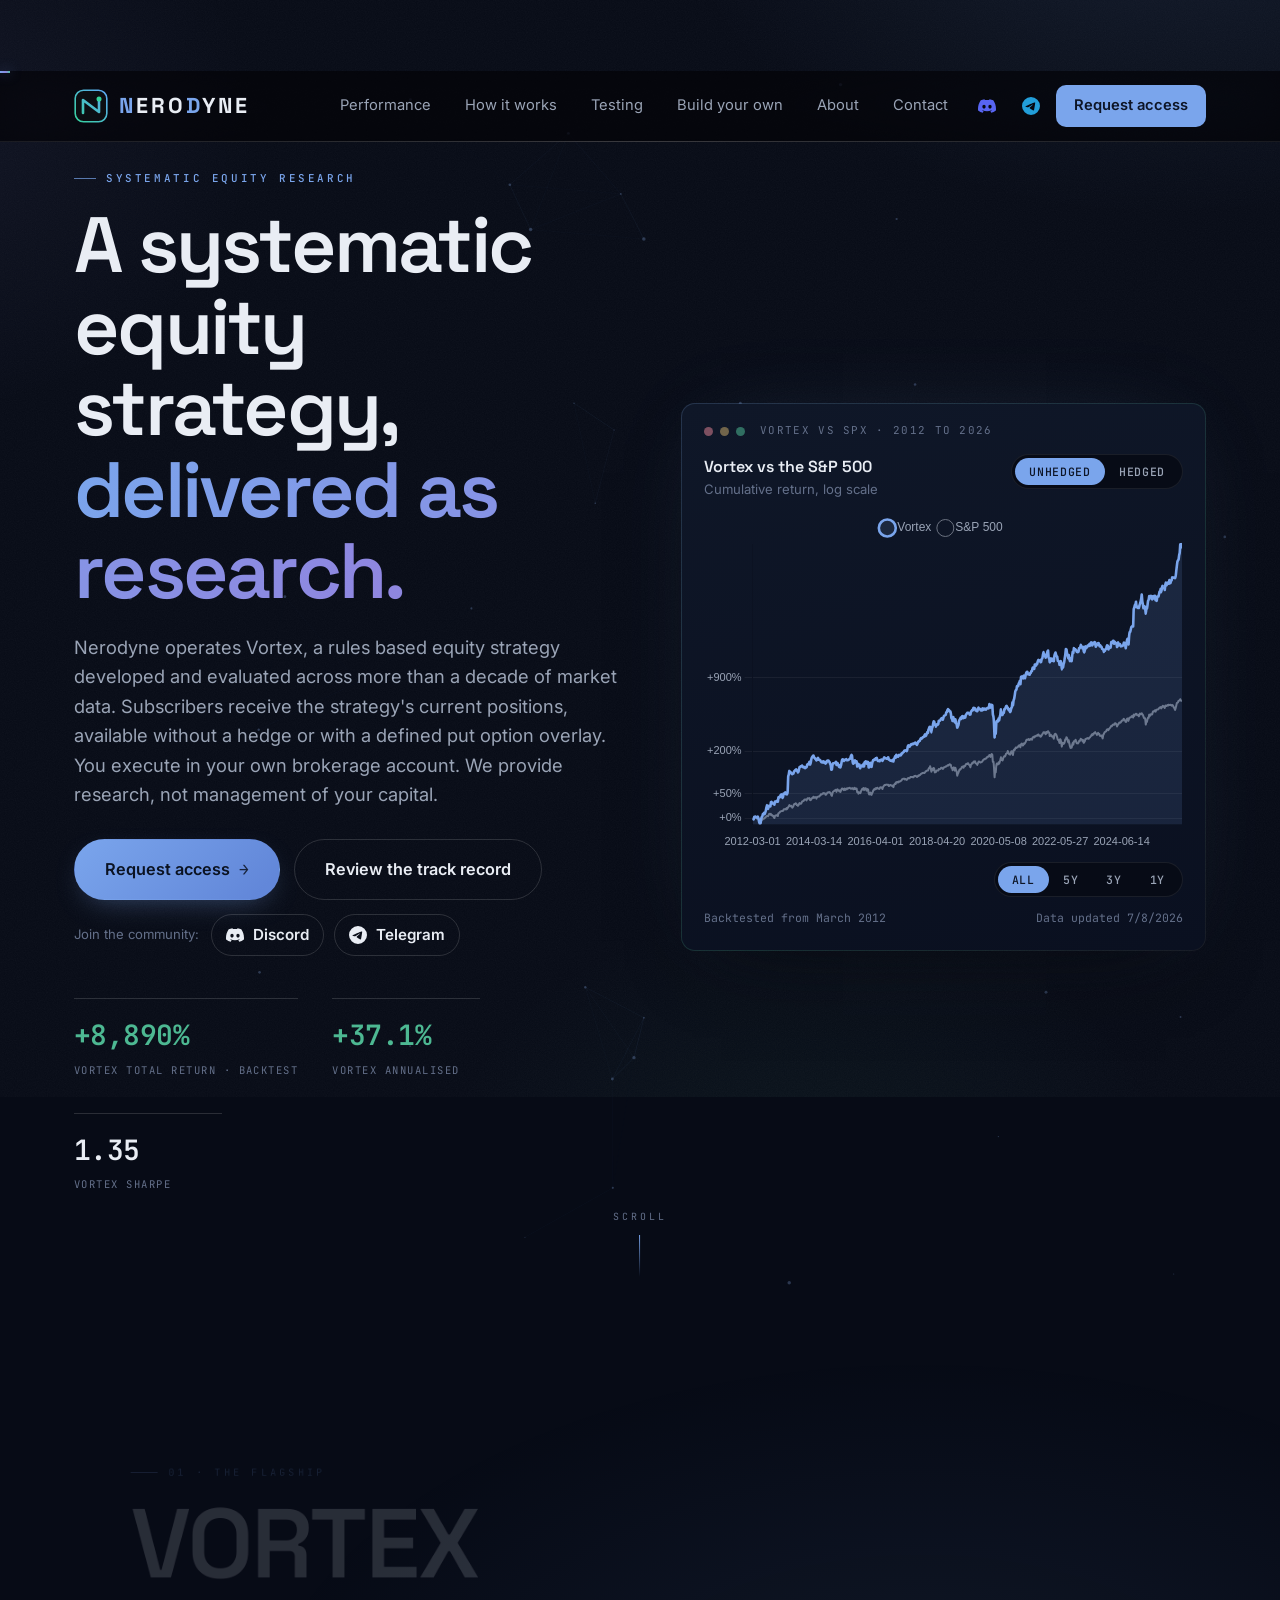
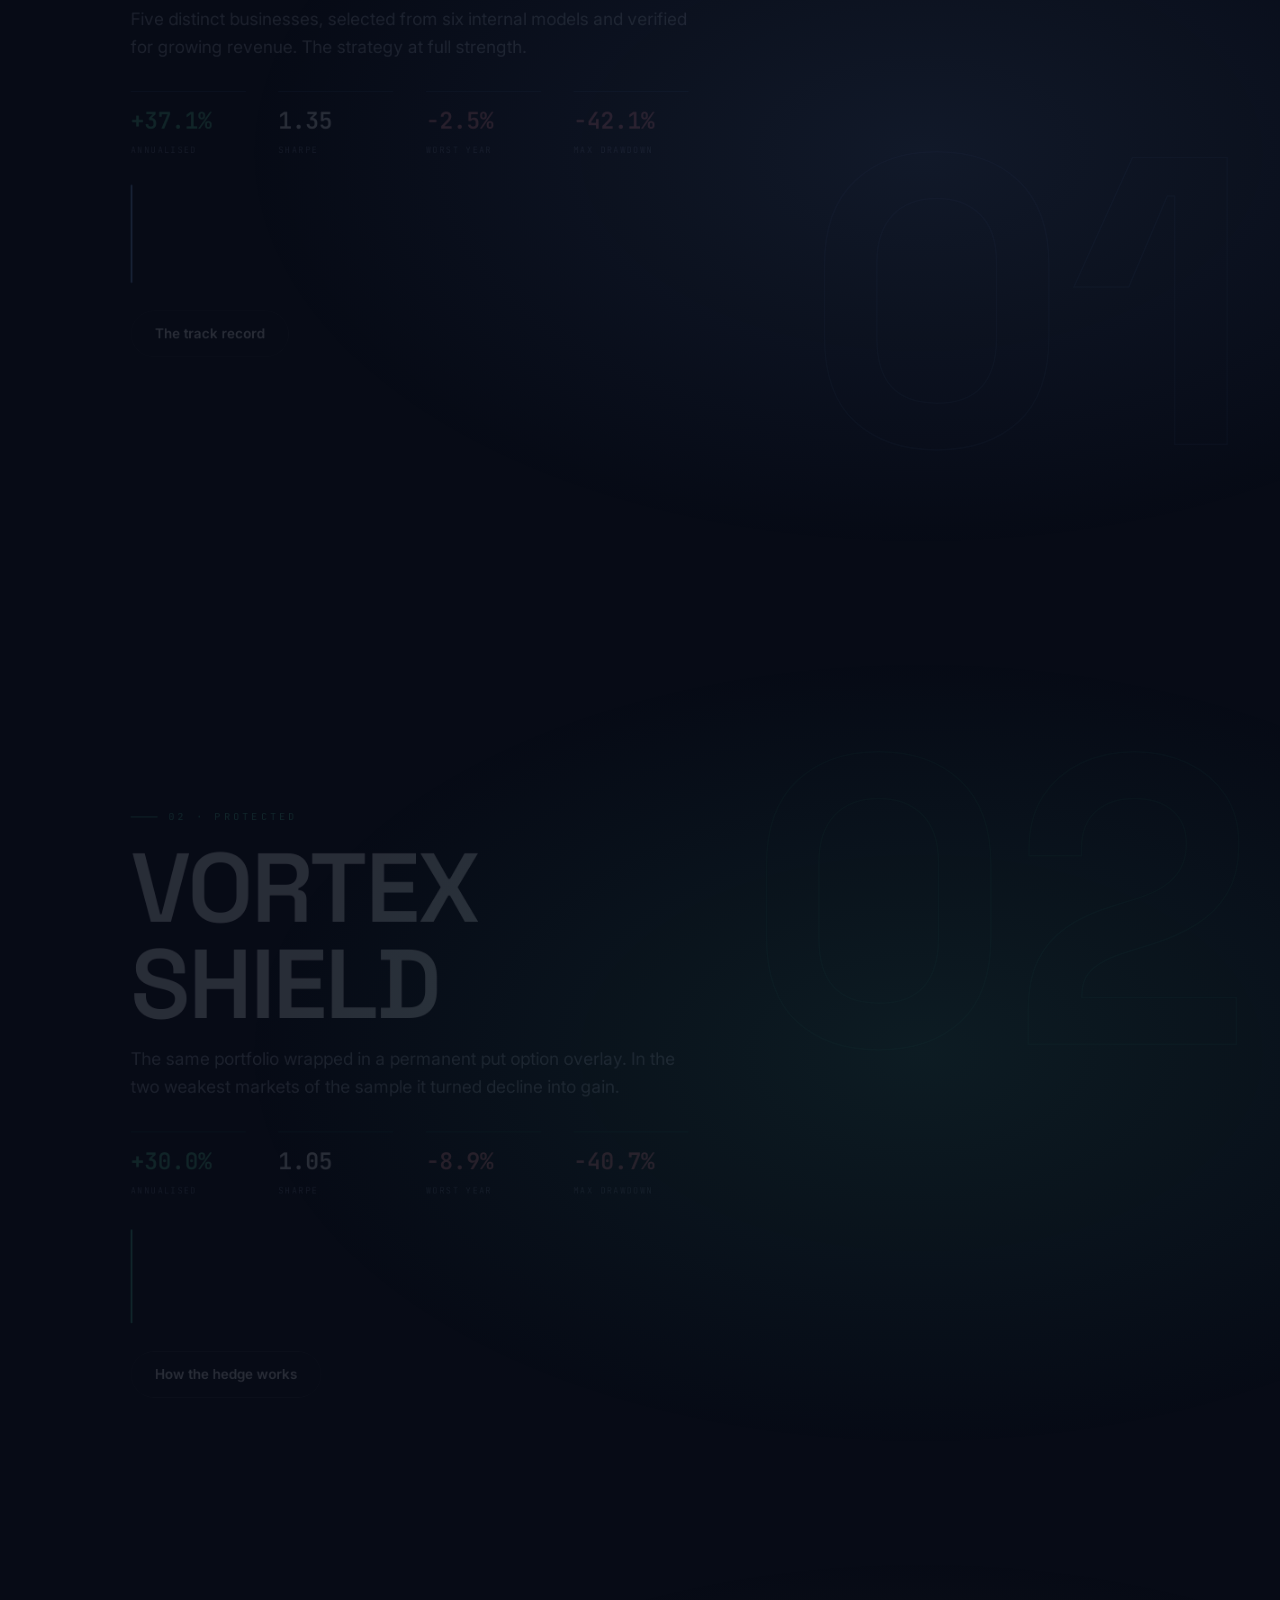
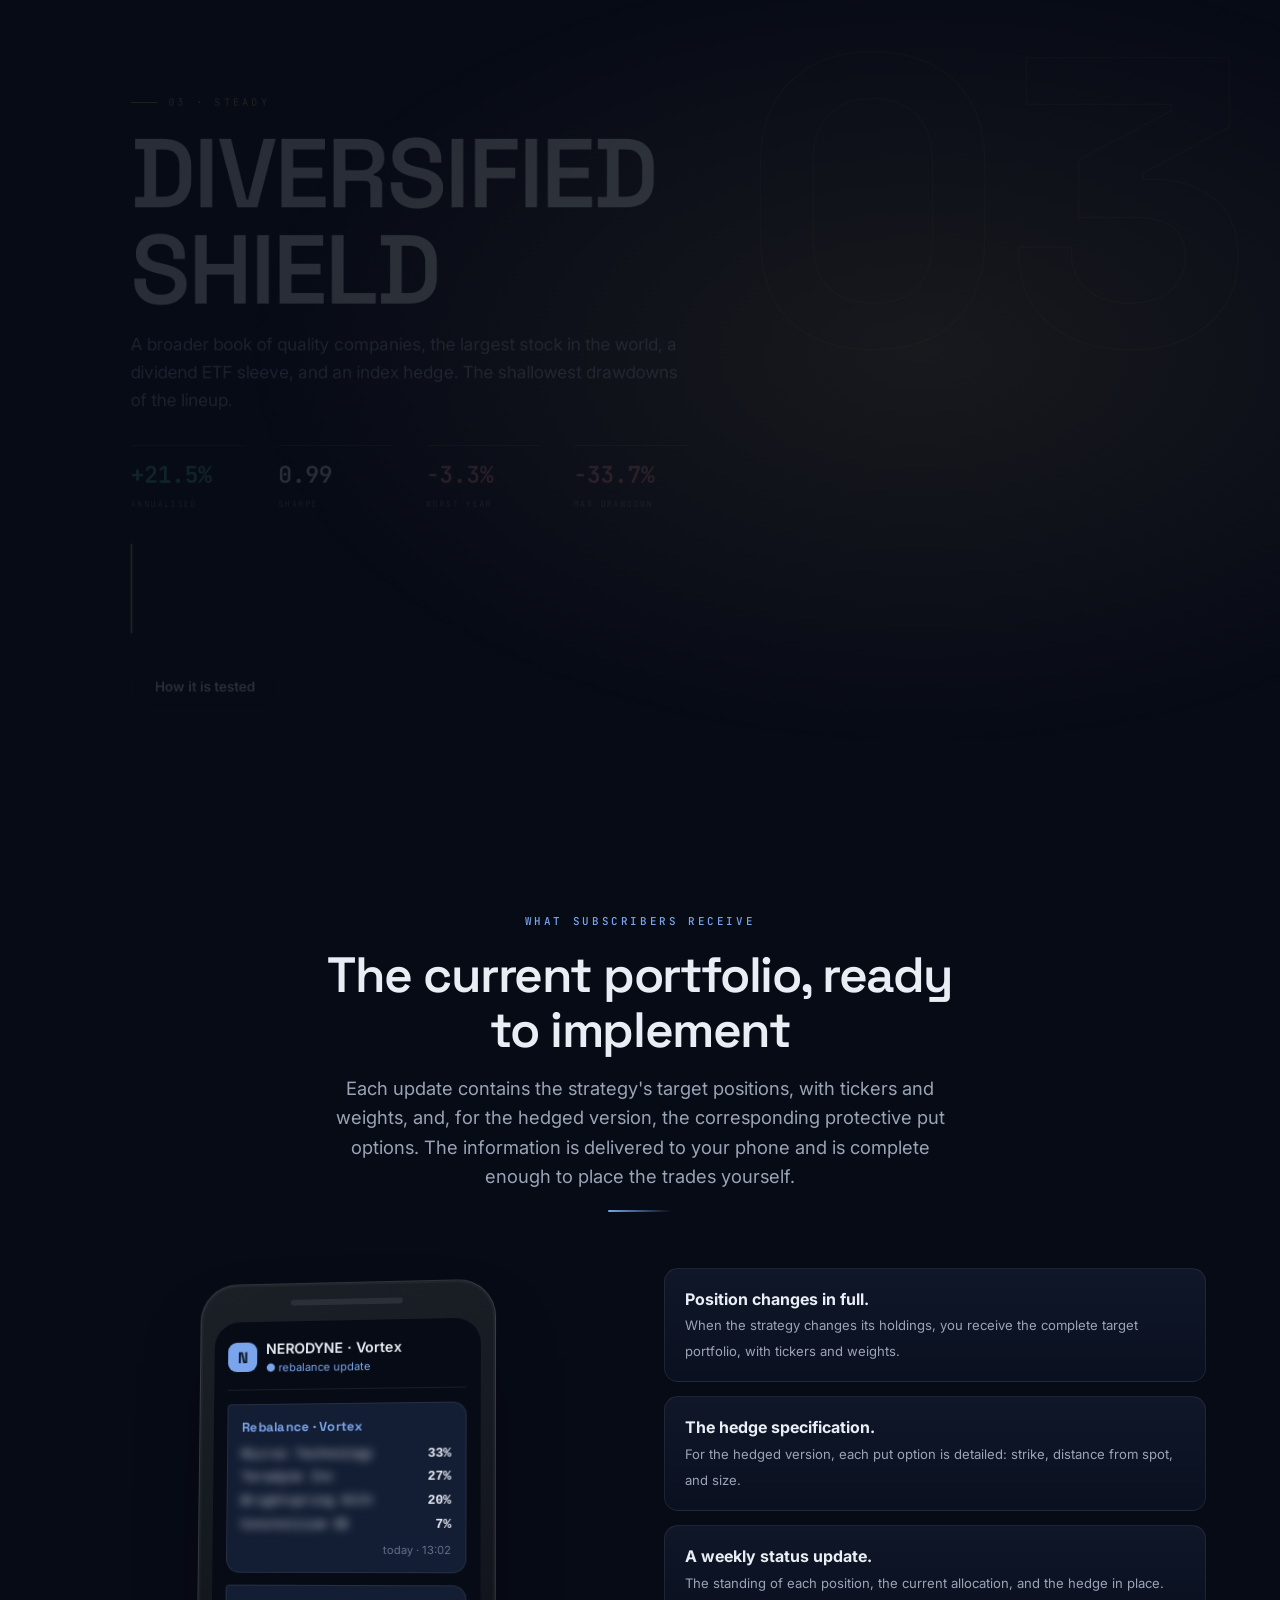
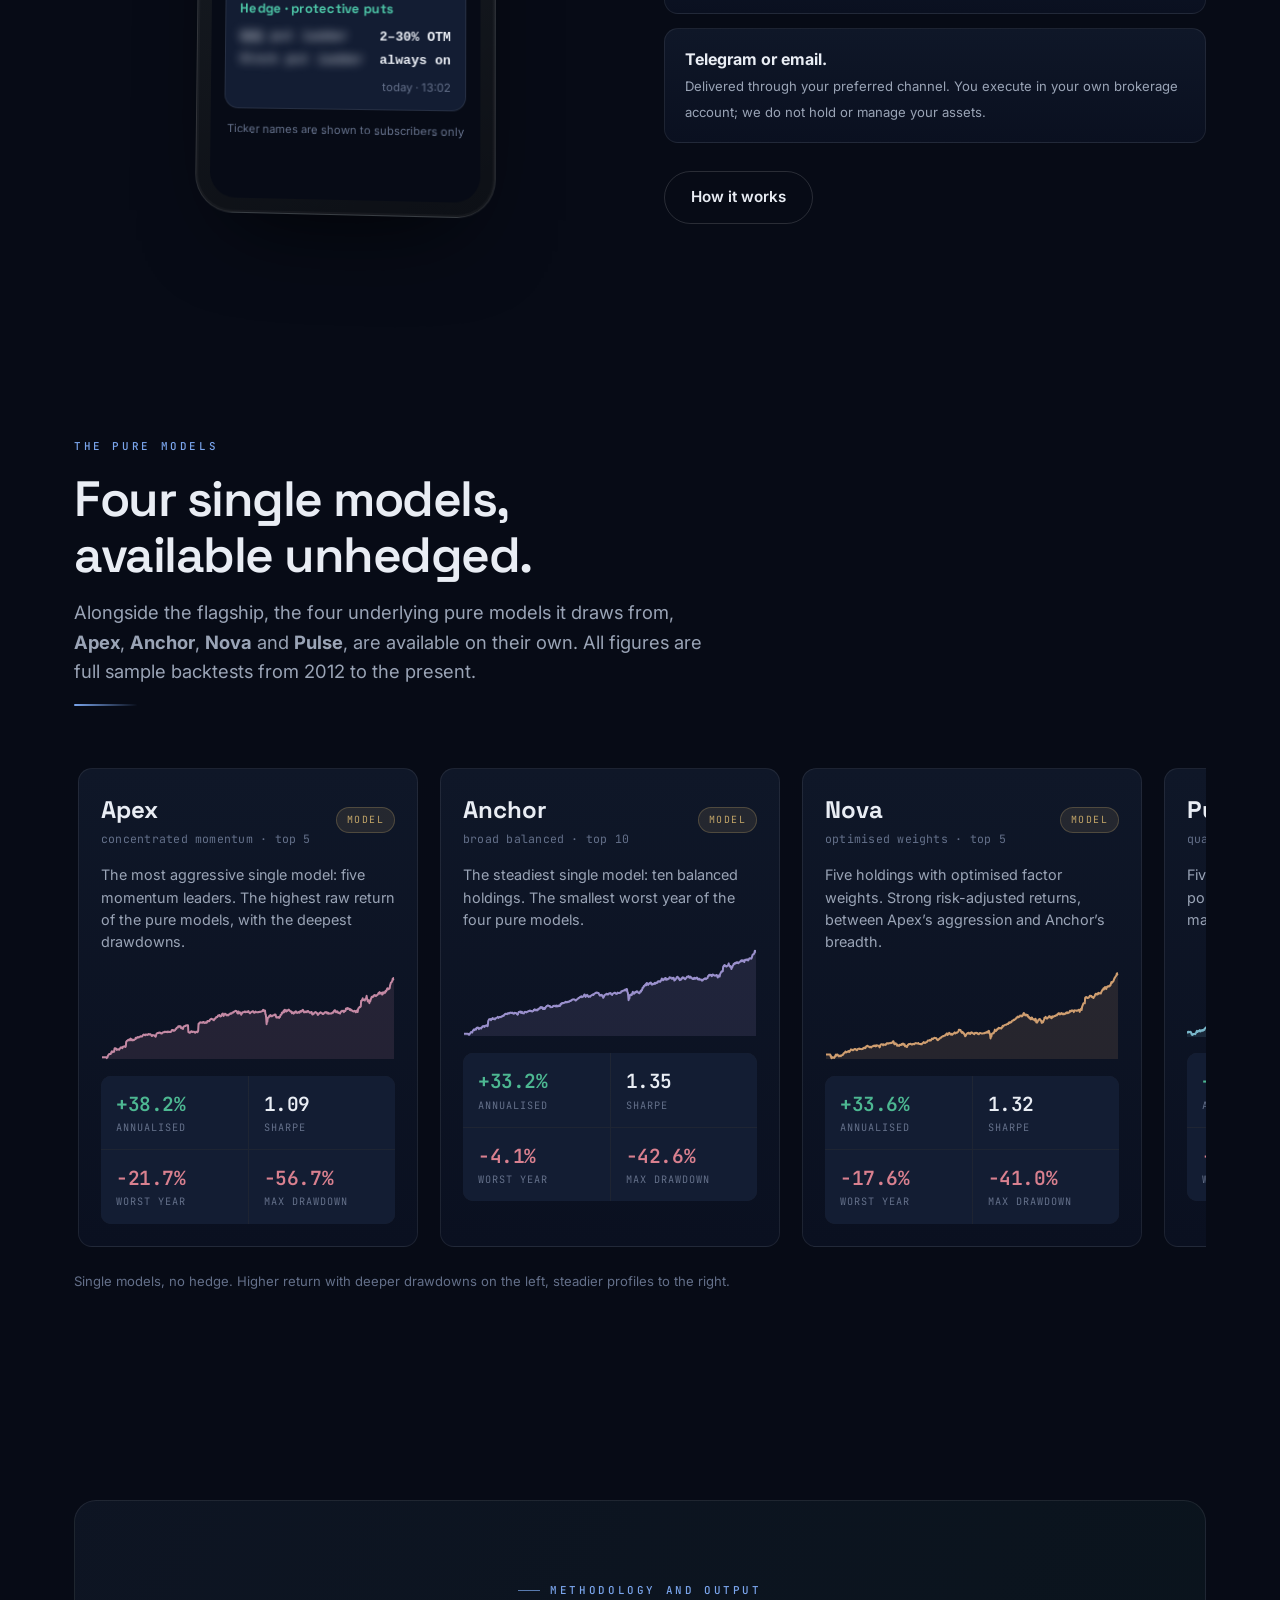
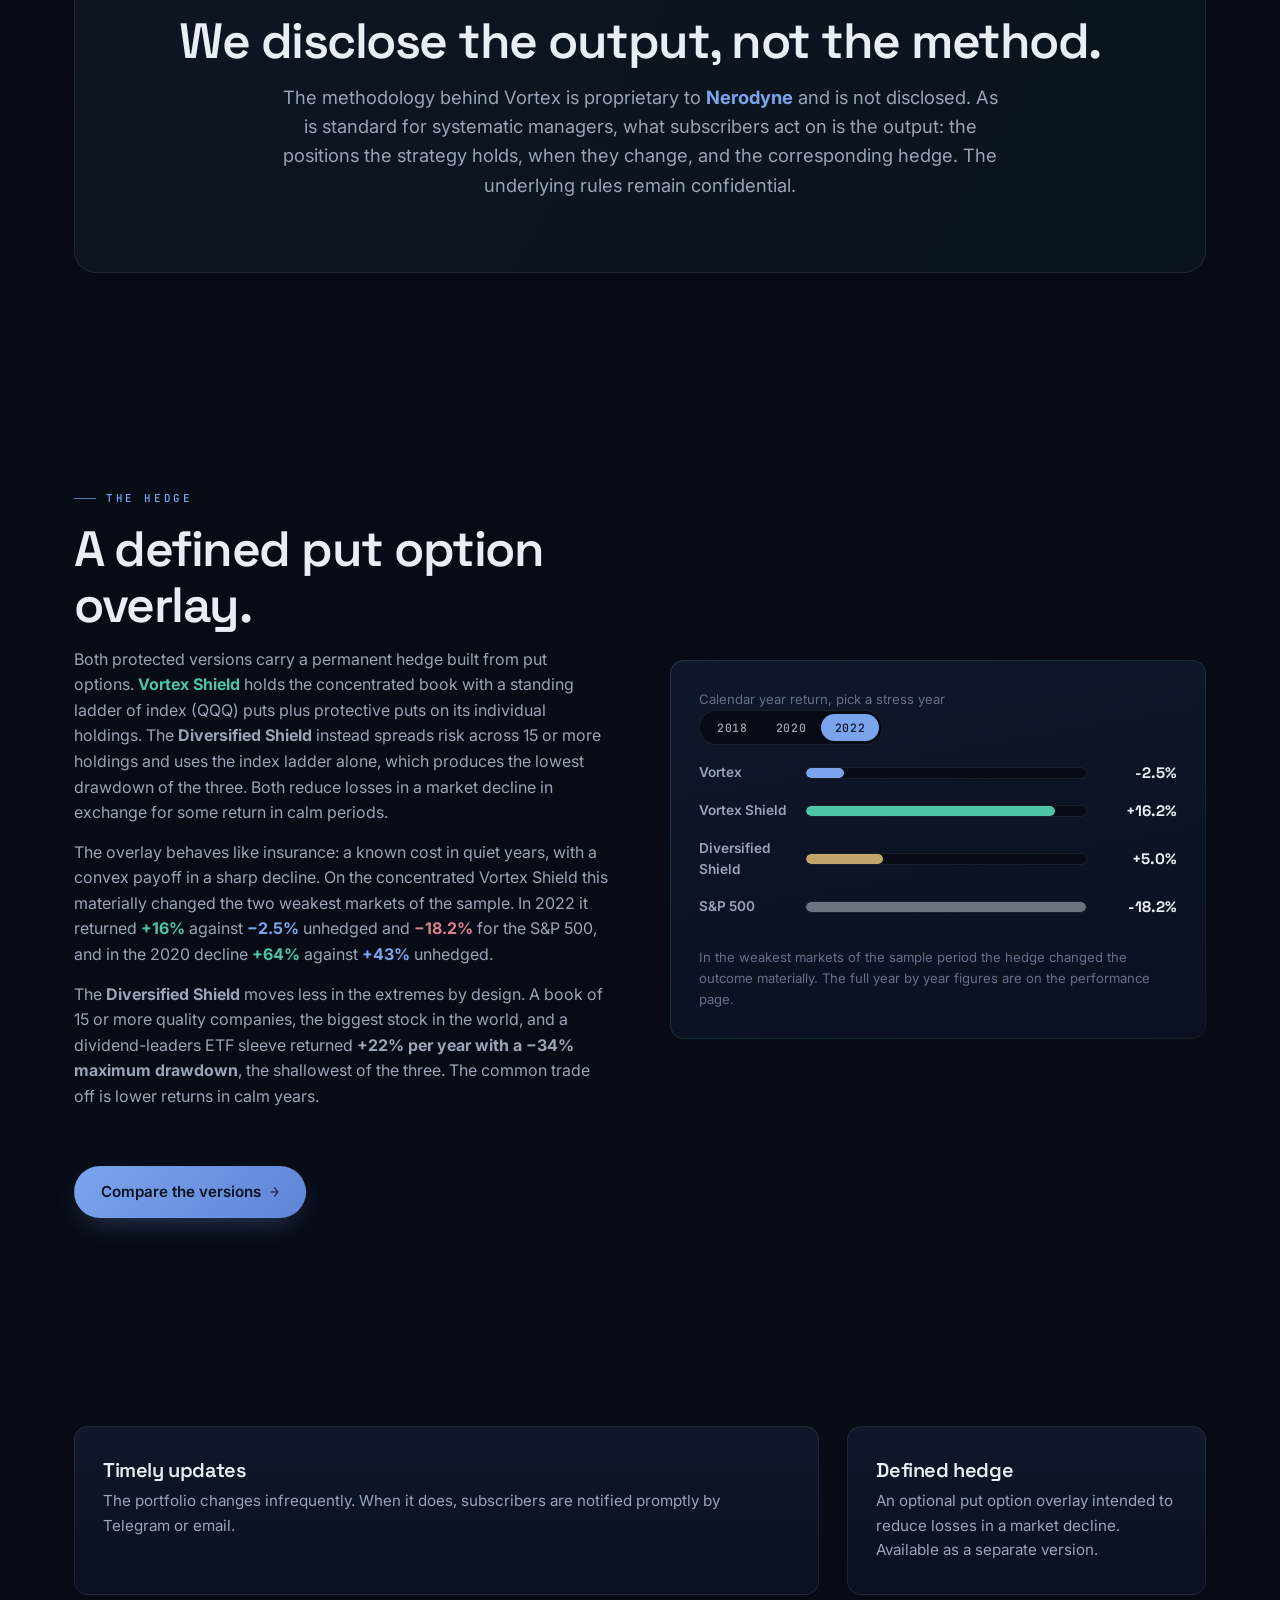
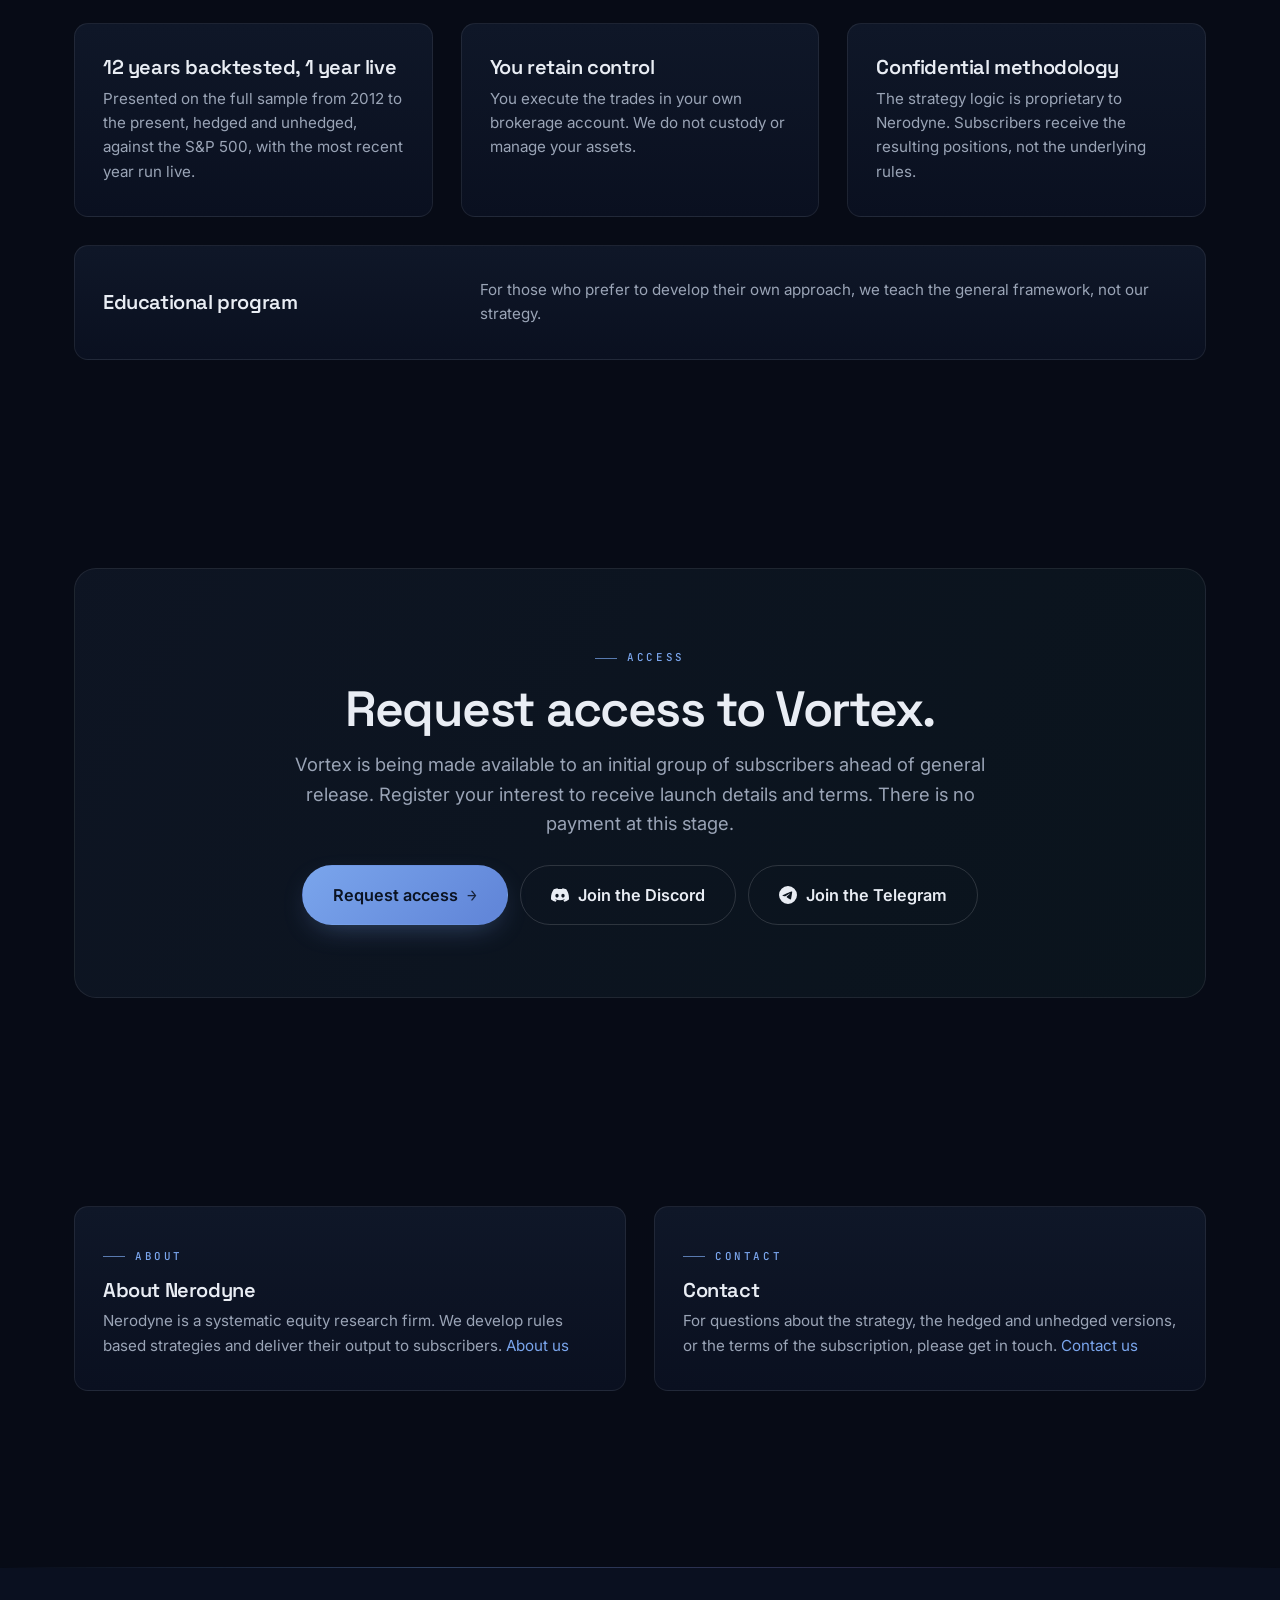
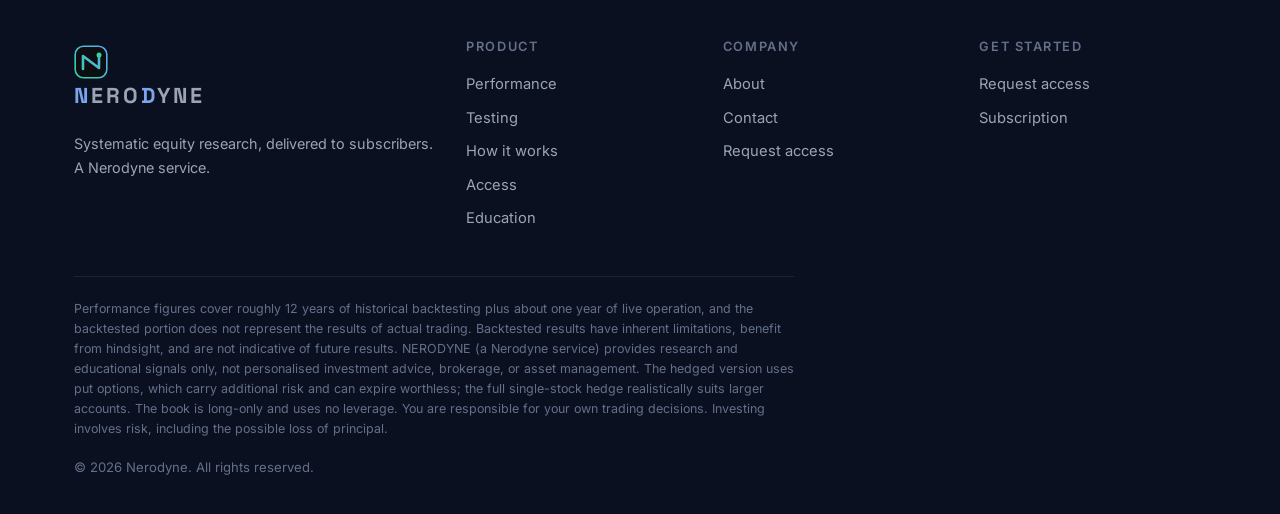
==== commit 9d9db2d6: "Cinematic scroll journey: full-screen model chapters with scroll-depth engine; fix float wobble The " ====
--- a/index.html
+++ b/index.html
@@ -7,7 +7,7 @@
 <meta name="description" content="NERODYNE runs systematic equity models built by Nerodyne: 12 years backtested and now one year live. When a model changes its holdings or hedge, you get the exact moves on your phone.">
 <link rel="preconnect" href="https://fonts.googleapis.com">
 <link href="https://fonts.googleapis.com/css2?family=Inter:wght@400;500;600&family=Space+Grotesk:wght@500;600;700&family=JetBrains+Mono:wght@400;500;600&display=swap" rel="stylesheet">
-<link rel="stylesheet" href="css/style-v4.css">
+<link rel="stylesheet" href="css/style-v5.css">
 <link rel="icon" href="assets/logo.svg">
 </head>
 <body>
@@ -36,6 +36,7 @@
 <!-- HERO -->
 <section class="hero container">
   <canvas id="heroFx" class="hero-fx"></canvas>
+  <div class="scroll-cue">Scroll</div>
   <div class="hero-grid">
     <div>
       <span class="eyebrow">Systematic equity research</span>
@@ -79,6 +80,44 @@
       </div>
       <div class="chart-meta"><span>Backtested from March 2012</span><span>Data updated <span id="hero-updated">…</span></span></div>
     </div>
+  </div>
+</section>
+
+
+<!-- THE MODEL JOURNEY -->
+<section class="chapter" data-ch="vortex">
+  <div class="ch-num">01</div>
+  <div class="container ch-inner">
+    <span class="ch-idx">01 &middot; The flagship</span>
+    <h2 class="ch-title">Vortex</h2>
+    <p class="ch-line">Five distinct businesses, selected from six internal models and verified for growing revenue. The strategy at full strength.</p>
+    <div class="ch-stats" id="chstats-vortex"></div>
+    <div class="ch-spark"><canvas id="chspark-vortex"></canvas></div>
+    <div class="ch-cta"><a href="performance.html" class="btn btn-ghost">The track record</a></div>
+  </div>
+</section>
+
+<section class="chapter" data-ch="shield">
+  <div class="ch-num">02</div>
+  <div class="container ch-inner">
+    <span class="ch-idx">02 &middot; Protected</span>
+    <h2 class="ch-title">Vortex<br>Shield</h2>
+    <p class="ch-line">The same portfolio wrapped in a permanent put option overlay. In the two weakest markets of the sample it turned decline into gain.</p>
+    <div class="ch-stats" id="chstats-shield"></div>
+    <div class="ch-spark"><canvas id="chspark-shield"></canvas></div>
+    <div class="ch-cta"><a href="how-it-works.html" class="btn btn-ghost">How the hedge works</a></div>
+  </div>
+</section>
+
+<section class="chapter" data-ch="diversified">
+  <div class="ch-num">03</div>
+  <div class="container ch-inner">
+    <span class="ch-idx">03 &middot; Steady</span>
+    <h2 class="ch-title">Diversified<br>Shield</h2>
+    <p class="ch-line">A broader book of quality companies, the largest stock in the world, a dividend ETF sleeve, and an index hedge. The shallowest drawdowns of the lineup.</p>
+    <div class="ch-stats" id="chstats-diversified"></div>
+    <div class="ch-spark"><canvas id="chspark-diversified"></canvas></div>
+    <div class="ch-cta"><a href="testing.html" class="btn btn-ghost">How it is tested</a></div>
   </div>
 </section>
 
@@ -129,18 +168,13 @@
 <!-- MODELS -->
 <section class="container">
   <div class="section-head">
-    <span class="eyebrow">The model lineup</span>
-    <h2>One flagship, three risk profiles, four pure models.</h2>
-    <p class="lead">The flagship <b>Vortex</b> strategy is offered in three versions that span a range from highest return to lowest drawdown: unhedged <b>Vortex</b>, the concentrated <b>Vortex Shield</b>, and the broader <b>Diversified Shield</b>. Alongside them, the four underlying pure models it draws from, <b>Apex</b>, <b>Anchor</b>, <b>Nova</b> and <b>Pulse</b>, are available unhedged. All figures below are full sample backtests from 2012 to the present.</p>
+    <span class="eyebrow">The pure models</span>
+    <h2>Four single models, available unhedged.</h2>
+    <p class="lead">Alongside the flagship, the four underlying pure models it draws from, <b>Apex</b>, <b>Anchor</b>, <b>Nova</b> and <b>Pulse</b>, are available on their own. All figures are full sample backtests from 2012 to the present.</p>
     <div class="kicker-line"></div>
   </div>
-  <div class="picker" id="profilePicker">
-    <button data-p="growth">Maximum growth</button>
-    <button data-p="protected">Crash protected</button>
-    <button data-p="steady">Steady and broad</button>
-  </div>
   <div class="models-scroller" id="modelScroller"></div>
-  <p class="note">The first three cards are the flagship's risk profiles, higher return with deeper drawdowns through to lower return with shallower drawdowns. The remaining cards are single pure models. You choose the profile that suits you.</p>
+  <p class="note">Single models, no hedge. Higher return with deeper drawdowns on the left, steadier profiles to the right.</p>
 </section>
 
 <!-- THE MODEL IS OURS, THE SIGNALS ARE YOURS -->
@@ -239,8 +273,8 @@
 
 <script src="js/chart.umd.min.js"></script>
 <script src="data/performance.js"></script>
-<script src="js/charts-v6.js"></script>
-<script src="js/main-v3.js"></script>
-<script>NERODYNE.hero('heroChart','heroToggle'); NERODYNE.modelCards('modelScroller'); NERODYNE.bearBars('bearBars','bearPick');</script>
+<script src="js/charts-v7.js"></script>
+<script src="js/main-v4.js"></script>
+<script>NERODYNE.hero('heroChart','heroToggle'); NERODYNE.journey(); NERODYNE.modelCards('modelScroller','pure'); NERODYNE.bearBars('bearBars','bearPick');</script>
 </body>
 </html>
--- a/css/style-v5.css
+++ b/css/style-v5.css
@@ -0,0 +1,666 @@
+/* ===========================================================================
+   NERODYNE — systematic equity research website
+   Dark, restrained, professional. Muted teal/steel-blue/brass palette.
+   =========================================================================== */
+
+:root {
+  --bg:        #070b16;   /* deep space navy */
+  --bg-2:      #0a1020;
+  --panel:     #0f1728;
+  --panel-2:   #131d33;
+  --border:    rgba(255,255,255,.08);
+  --border-2:  rgba(255,255,255,.14);
+  --text:      #e9edf4;
+  --muted:     #9aa4b6;
+  --faint:     #64708a;
+  --accent:    #7aa5ec;   /* electric refined blue — brand / CTA / flagship line */
+  --accent-2:  #4cc4a6;  /* teal — hedged line */
+  --violet:    #8f86e0;   /* tertiary, gradients only */
+  --up:        #4db892;   /* positive numbers only */
+  --spy:       #6b7280;
+  --gold:      #c2a568;   /* muted brass */
+  --danger:    #d9808f;
+  --glow:      0 10px 34px rgba(0,0,0,.35);
+  --radius:    14px;
+  --radius-sm: 10px;
+  --maxw:      1180px;
+  --font:      'Inter', -apple-system, BlinkMacSystemFont, 'Segoe UI', Roboto, sans-serif;
+  --mono:      'JetBrains Mono', ui-monospace, 'SF Mono', Menlo, monospace;
+  --display:   'Space Grotesk', var(--font);
+}
+
+* { box-sizing: border-box; margin: 0; padding: 0; }
+html { scroll-behavior: smooth; overscroll-behavior: none; }
+body {
+  font-family: var(--font);
+  background: var(--bg);
+  color: var(--text);
+  line-height: 1.6;
+  -webkit-font-smoothing: antialiased;
+  overflow-x: hidden;
+  overscroll-behavior: none;
+}
+a { color: inherit; text-decoration: none; }
+img, svg { display: block; }
+/* horizontal padding only — must NOT zero out the vertical padding that `section` sets */
+.container { width: 100%; max-width: var(--maxw); margin: 0 auto; padding-inline: 24px; }
+
+/* ambient background — slow three-tone aurora mesh */
+body::before {
+  content: ""; position: fixed; inset: -14%; z-index: -2; pointer-events: none;
+  background:
+    radial-gradient(900px 620px at 82% -6%,  rgba(122,165,236,.10), transparent 55%),
+    radial-gradient(720px 560px at 4%  16%,  rgba(143,134,224,.07), transparent 52%),
+    radial-gradient(680px 520px at 60% 108%, rgba(76,196,166,.05),  transparent 55%),
+    url("data:image/svg+xml,%3Csvg xmlns='http://www.w3.org/2000/svg' width='160' height='160'%3E%3Cfilter id='n'%3E%3CfeTurbulence type='fractalNoise' baseFrequency='.9' numOctaves='2' stitchTiles='stitch'/%3E%3CfeColorMatrix type='saturate' values='0'/%3E%3C/filter%3E%3Crect width='100%25' height='100%25' filter='url(%23n)' opacity='.045'/%3E%3C/svg%3E");
+  background-repeat: no-repeat, no-repeat, no-repeat, repeat;
+  animation: mesh-drift 46s ease-in-out infinite alternate;
+}
+@keyframes mesh-drift {
+  0%   { transform: translate3d(0,0,0) scale(1); }
+  100% { transform: translate3d(-1.6%,1.2%,0) scale(1.04); }
+}
+/* very fine grid, fading out below the fold */
+body::after {
+  content: ""; position: fixed; inset: 0; z-index: -1; pointer-events: none; opacity: .35;
+  background-image:
+    linear-gradient(rgba(255,255,255,.018) 1px, transparent 1px),
+    linear-gradient(90deg, rgba(255,255,255,.018) 1px, transparent 1px);
+  background-size: 72px 72px;
+  -webkit-mask-image: radial-gradient(ellipse 90% 55% at 50% 0%, #000 20%, transparent 72%);
+          mask-image: radial-gradient(ellipse 90% 55% at 50% 0%, #000 20%, transparent 72%);
+}
+@media (prefers-reduced-motion: reduce) {
+  body::before, .phone, .gradient-text { animation: none !important; }
+  .ticker-track { animation: none !important; }
+  .reveal { opacity: 1 !important; transform: none !important; }
+  .hero-fx { display: none !important; }
+}
+
+/* ---------- typography ---------- */
+h1,h2,h3,h4 { font-family: var(--display); font-weight: 600; line-height: 1.12; letter-spacing: -.02em; }
+h1 { font-size: clamp(2.6rem, 6.4vw, 4.9rem); line-height: 1.04; letter-spacing: -.035em; }
+h2 { font-size: clamp(1.9rem, 4.2vw, 3.1rem); letter-spacing: -.03em; }
+h3 { font-size: 1.25rem; }
+p  { color: var(--muted); }
+.eyebrow {
+  font-family: var(--mono); text-transform: uppercase; letter-spacing: .24em;
+  font-size: .68rem; color: var(--accent); font-weight: 500;
+  display: inline-flex; align-items: center; gap: 10px;
+}
+.eyebrow::before { content: ""; width: 22px; height: 1px; background: var(--accent); opacity: .7; }
+.section-head.center .eyebrow::after { content: ""; width: 22px; height: 1px; background: var(--accent); opacity: .7; }
+.lead { font-size: 1.15rem; color: var(--muted); max-width: 60ch; }
+.gradient-text {
+  background: linear-gradient(110deg, var(--accent), var(--violet) 45%, var(--accent-2) 90%);
+  background-size: 220% auto;
+  -webkit-background-clip: text; background-clip: text; color: transparent;
+  animation: text-sheen 14s ease-in-out infinite alternate;
+}
+@keyframes text-sheen { from { background-position: 0% center; } to { background-position: 100% center; } }
+
+/* ---------- header / nav ---------- */
+.site-header {
+  position: sticky; top: 0; z-index: 100;
+  backdrop-filter: blur(14px);
+  background: rgba(7,8,10,.72);
+  border-bottom: 1px solid var(--border);
+}
+.nav { display: flex; align-items: center; justify-content: space-between; height: 70px; }
+.logo { display: flex; align-items: center; gap: 11px; }
+.logo .mark { width: 34px; height: 34px; }
+.logo .word { font-family: var(--display); font-weight: 700; font-size: 1.35rem; letter-spacing: .14em; }
+.logo .word b { color: var(--accent); font-weight: 700; }
+.logo small { display:block; font-size:.55rem; letter-spacing:.34em; color: var(--faint); margin-top:-3px; }
+
+.nav-links { display: flex; align-items: center; gap: 6px; }
+.nav-links a {
+  padding: 9px 14px; border-radius: 9px; font-size: .92rem; color: var(--muted);
+  transition: color .2s, background .2s;
+}
+.nav-links a:hover, .nav-links a.active { color: var(--text); background: rgba(255,255,255,.05); }
+.nav-cta {
+  background: var(--accent) !important; color: #0d1526 !important; font-weight: 600;
+  padding: 9px 18px !important; border-radius: 10px !important;
+}
+.nav-cta:hover { filter: brightness(1.06); }
+.nav-social { display: inline-flex; align-items: center; justify-content: center; width: 38px; height: 38px; padding: 0 !important; border-radius: 9px; }
+.nav-social svg { width: 18px; height: 18px; display: block; }
+.nav-social.discord { color: #5865F2 !important; }
+.nav-social.telegram { color: #229ED9 !important; }
+.nav-social:hover { background: rgba(255,255,255,.06) !important; }
+.nav-social.discord:hover { color: #7782f7 !important; }
+.nav-social.telegram:hover { color: #3eb0e6 !important; }
+.hamburger { display: none; background: none; border: 0; color: var(--text); cursor: pointer; padding: 8px; }
+
+/* ---------- buttons ---------- */
+.btn {
+  display: inline-flex; align-items: center; gap: 9px; cursor: pointer;
+  font-family: var(--font); font-weight: 600; font-size: .95rem;
+  padding: 13px 26px; border-radius: 999px; border: 1px solid transparent; transition: .2s;
+}
+.btn-primary {
+  background: linear-gradient(135deg, var(--accent), #6287d9 90%);
+  color: #0b1322;
+  box-shadow: 0 10px 30px -12px rgba(122,165,236,.45);
+  transition: transform .25s cubic-bezier(.16,1,.3,1), box-shadow .25s, filter .2s;
+}
+.btn-primary:hover { transform: translateY(-2px); filter: brightness(1.07);
+  box-shadow: 0 16px 40px -12px rgba(122,165,236,.55); }
+.btn-primary:active { transform: translateY(0); }
+.btn-ghost { background: transparent; border-color: var(--border-2); color: var(--text); }
+.btn-ghost:hover { background: rgba(255,255,255,.05); border-color: var(--accent); }
+.btn-lg { padding: 16px 30px; font-size: 1.02rem; }
+.btn svg { flex: none; width: 18px; height: 18px; }
+
+/* ---------- sections ---------- */
+section { padding: 104px 0; }
+.section-head { max-width: 640px; margin-bottom: 56px; }
+.section-head.center { margin-left: auto; margin-right: auto; text-align: center; }
+.section-head h2 { margin: 14px 0 16px; }
+
+/* ---------- hero ---------- */
+.hero { padding-block: 70px 40px; }
+.hero-grid { display: grid; grid-template-columns: 1.05fr 1fr; gap: 56px; align-items: center; }
+.hero h1 { margin: 18px 0 20px; }
+.hero .lead { margin-bottom: 30px; }
+.hero-cta { display: flex; gap: 14px; flex-wrap: wrap; }
+.hero-stats { display: flex; gap: 34px; margin-top: 42px; flex-wrap: wrap; }
+.hero-stats .stat { border-top: 1px solid var(--border-2); padding-top: 14px; min-width: 148px; }
+.hero-stats .stat .num { font-family: var(--mono); font-size: 1.75rem; font-weight: 600; color: var(--text); letter-spacing: -.02em; }
+.hero-stats .stat .num.up { color: var(--up); }
+.hero-stats .stat .lbl { font-family: var(--mono); font-size: .66rem; color: var(--faint); text-transform: uppercase; letter-spacing: .14em; margin-top: 4px; }
+
+/* chart panel */
+.panel {
+  background: linear-gradient(180deg, var(--panel), var(--bg-2));
+  border: 1px solid var(--border); border-radius: var(--radius); padding: 22px;
+}
+.chart-card { position: relative; box-shadow: 0 30px 80px -40px rgba(0,0,0,.9); }
+.chart-card .chart-head { display: flex; justify-content: space-between; align-items: flex-start; margin-bottom: 12px; }
+.chart-card .chart-head .t { font-family: var(--display); font-weight: 600; }
+.live-dot {
+  display:inline-flex; align-items:center; gap:7px; font-size:.74rem; color: var(--accent);
+  text-transform: uppercase; letter-spacing: .12em;
+}
+.live-dot::before { content:""; width:8px; height:8px; border-radius:50%; background: var(--accent);
+  box-shadow: 0 0 0 0 rgba(109,151,211,.5); animation: pulse 2s infinite; }
+@keyframes pulse { 0%{box-shadow:0 0 0 0 rgba(109,151,211,.45);} 70%{box-shadow:0 0 0 9px rgba(109,151,211,0);} 100%{box-shadow:0 0 0 0 rgba(109,151,211,0);} }
+.chart-wrap { position: relative; height: 340px; }
+.chart-meta { display:flex; justify-content: space-between; margin-top: 12px; font-family: var(--mono); font-size: .72rem; color: var(--faint); }
+
+/* ---------- model cards / scroller ---------- */
+.models-scroller {
+  display: grid; grid-auto-flow: column; grid-auto-columns: minmax(340px, 1fr);
+  gap: 22px; overflow-x: auto; padding: 6px 4px 24px; scroll-snap-type: x mandatory;
+  scrollbar-width: thin; scrollbar-color: var(--border-2) transparent;
+}
+.models-scroller::-webkit-scrollbar { height: 8px; }
+.models-scroller::-webkit-scrollbar-thumb { background: var(--border-2); border-radius: 8px; }
+.model-card { scroll-snap-align: center; display: flex; flex-direction: column; gap: 16px; }
+.model-card .mc-head { display: flex; align-items: center; justify-content: space-between; }
+.model-card .mc-name { font-family: var(--display); font-size: 1.5rem; font-weight: 700; }
+.model-card .mc-tag { font-family: var(--mono); font-size: .72rem; color: var(--faint); letter-spacing: .02em; }
+.badge { font-family: var(--mono); font-size:.62rem; letter-spacing:.14em; text-transform:uppercase; padding:4px 10px; border-radius:999px;
+  background: rgba(194,165,104,.12); color: var(--gold); border: 1px solid rgba(194,165,104,.28); }
+
+.toggle {
+  display: inline-flex; background: var(--bg); border: 1px solid var(--border); border-radius: 999px; padding: 3px;
+}
+.toggle button {
+  border: 0; background: transparent; color: var(--muted); cursor: pointer; font-family: var(--font);
+  font-family: var(--mono); font-weight: 500; font-size: .72rem; text-transform: uppercase; letter-spacing: .06em;
+  padding: 6px 14px; border-radius: 999px; transition: .2s;
+}
+.toggle button.active { background: var(--accent); color: #0d1526; }
+.toggle button.active.hedged { background: var(--accent-2); color: #0d1526; }
+
+.mc-spark { height: 90px; position: relative; }
+.stat-grid { display: grid; grid-template-columns: 1fr 1fr; gap: 1px; background: var(--border); border-radius: var(--radius-sm); overflow: hidden; }
+.stat-grid .cell { background: var(--panel-2); padding: 13px 15px; }
+.stat-grid .cell .v { font-family: var(--mono); font-size: 1.22rem; font-weight: 600; letter-spacing: -.02em; }
+.stat-grid .cell .v.up { color: var(--up); } .stat-grid .cell .v.down { color: var(--danger); }
+.stat-grid .cell .k { font-family: var(--mono); font-size: .64rem; color: var(--faint); text-transform: uppercase; letter-spacing: .1em; }
+
+/* ---------- feature grid ---------- */
+.grid-3 { display: grid; grid-template-columns: repeat(3, 1fr); gap: 28px; }
+.grid-2 { display: grid; grid-template-columns: repeat(2, 1fr); gap: 28px; }
+.feature { padding: 32px 28px; }
+.feature .ic { width: 44px; height: 44px; border-radius: 12px; display: grid; place-items: center; margin-bottom: 18px;
+  background: rgba(109,151,211,.09); color: var(--accent); border: 1px solid rgba(109,151,211,.22);
+  font-size: 1.1rem; transition: background .3s; }
+.feature:hover .ic { background: rgba(109,151,211,.14); }
+.feature h3 { margin-bottom: 8px; }
+.feature p { font-size: .95rem; }
+
+/* steps */
+.steps { counter-reset: step; display: grid; gap: 18px; }
+.step { display: grid; grid-template-columns: 54px 1fr; gap: 20px; align-items: start; padding: 22px; }
+.step .n { counter-increment: step; width: 46px; height: 46px; border-radius: 50%; display: grid; place-items: center;
+  font-family: var(--display); font-weight: 700; color: var(--accent); border: 1px solid var(--accent); }
+.step .n::before { content: counter(step); }
+
+/* ---------- pricing ---------- */
+.price-cards { display: grid; grid-template-columns: repeat(3,1fr); gap: 22px; align-items: stretch; }
+.price-card { padding: 30px; display: flex; flex-direction: column; gap: 16px; position: relative; }
+.price-card.featured { border-color: var(--accent); box-shadow: var(--glow); }
+.price-card .amt { font-family: var(--display); font-size: 2.6rem; font-weight: 700; }
+.price-card .amt span { font-size: 1rem; color: var(--faint); font-weight: 400; }
+.price-card ul { list-style: none; display: grid; gap: 10px; margin: 4px 0; }
+.price-card li { font-size: .92rem; color: var(--muted); display: flex; gap: 10px; }
+.price-card li::before { content: "✓"; color: var(--accent); font-weight: 700; }
+.price-card li.not-included { color: var(--faint); text-decoration: line-through; text-decoration-color: rgba(251,113,133,.5); }
+.price-card li.not-included::before { content: "✗"; color: var(--danger); font-weight: 700; text-decoration: none; }
+.price-card .save { font-size: .8rem; color: var(--gold); }
+
+/* ---------- tables ---------- */
+.tbl { width: 100%; border-collapse: collapse; font-size: .92rem; }
+.tbl th, .tbl td { text-align: right; padding: 13px 14px; border-bottom: 1px solid var(--border); }
+.tbl th:first-child, .tbl td:first-child { text-align: left; }
+.tbl th { font-family: var(--mono); color: var(--faint); font-weight: 500; text-transform: uppercase; font-size: .66rem; letter-spacing: .1em; }
+.tbl td.up { color: var(--up); } .tbl td.down { color: var(--danger); }
+.tbl tr:hover td { background: rgba(255,255,255,.02); }
+
+/* ---------- forms ---------- */
+.form { display: grid; gap: 16px; max-width: 520px; }
+.form label { font-size: .85rem; color: var(--muted); display: grid; gap: 7px; }
+.form input, .form select, .form textarea {
+  background: var(--bg); border: 1px solid var(--border-2); color: var(--text);
+  padding: 13px 15px; border-radius: 10px; font-family: var(--font); font-size: .95rem; width: 100%;
+}
+.form input:focus, .form select:focus, .form textarea:focus { outline: none; border-color: var(--accent); }
+.radio-row { display: flex; gap: 12px; flex-wrap: wrap; }
+.email-card { background: var(--bg); border: 1px solid var(--border-2); border-radius: var(--radius-sm); padding: 22px; }
+.note { font-size: .82rem; color: var(--faint); }
+
+/* ---------- misc ---------- */
+.reveal { opacity: 0; transform: translateY(22px); transition: opacity .7s ease, transform .7s ease; }
+.reveal.in { opacity: 1; transform: none; }
+.pill { display:inline-block; font-size:.74rem; color:var(--muted); border:1px solid var(--border-2);
+  padding:5px 12px; border-radius:999px; }
+.divider { height:1px; background: var(--border); margin: 0 auto; max-width: var(--maxw); }
+.center { text-align: center; }
+.mt-s{margin-top:14px}.mt-m{margin-top:28px}.mt-l{margin-top:56px}
+
+/* page hero (inner pages) */
+.page-hero { padding-block: 64px 30px; }
+.page-hero h1 { font-size: clamp(2rem,5vw,3.2rem); margin-bottom: 14px; }
+
+/* CTA band */
+.cta-band { background: linear-gradient(120deg, rgba(109,151,211,.07), rgba(76,189,160,.05));
+  border: 1px solid var(--border); border-radius: 22px; padding: 72px 54px; text-align: center; }
+
+/* ---------- footer ---------- */
+.site-footer { border-top: 1px solid var(--border); padding: 72px 0 36px; margin-top: 72px; background: var(--bg-2); }
+.footer-grid { display: grid; grid-template-columns: 1.6fr 1fr 1fr 1fr; gap: 30px; }
+.footer-grid h4 { font-size: .8rem; text-transform: uppercase; letter-spacing: .12em; color: var(--faint); margin-bottom: 14px; font-family: var(--font); }
+.footer-grid a { display: block; color: var(--muted); font-size: .92rem; padding: 5px 0; }
+.footer-grid a:hover { color: var(--accent); }
+.disclaimer { font-size: .78rem; color: var(--faint); border-top: 1px solid var(--border); margin-top: 40px; padding-top: 22px; max-width: 90ch; }
+.copyright { color: var(--faint); font-size: .82rem; margin-top: 18px; }
+
+/* ===========================================================================
+   HIGH-END VISUAL LAYER — added in redesign
+   =========================================================================== */
+
+/* gradient hairline that sits under the sticky header — kept neutral */
+.site-header { position: sticky; }
+.site-header::after {
+  content:""; position:absolute; left:0; right:0; bottom:-1px; height:1px;
+  background: linear-gradient(90deg, transparent, rgba(255,255,255,.14), transparent);
+}
+
+/* ---------- ticker tape ---------- */
+.ticker {
+  border-top: 1px solid var(--border); border-bottom: 1px solid var(--border);
+  background: rgba(12,14,18,.6); overflow: hidden; padding: 11px 0;
+  -webkit-mask-image: linear-gradient(90deg, transparent, #000 6%, #000 94%, transparent);
+          mask-image: linear-gradient(90deg, transparent, #000 6%, #000 94%, transparent);
+}
+.ticker-track { display: inline-flex; gap: 38px; white-space: nowrap; animation: marquee 38s linear infinite; will-change: transform; }
+.ticker:hover .ticker-track { animation-play-state: paused; }
+.ticker .ti { font-family: var(--display); font-size: .92rem; letter-spacing: .02em; color: var(--muted); display:inline-flex; gap:9px; align-items:center; }
+.ticker .ti b { color: var(--text); font-weight: 600; }
+.ticker .ti .up { color: var(--up); } .ticker .ti .down { color: var(--danger); }
+.ticker .ti::before { content:"›"; color: var(--faint); }
+@keyframes marquee { from { transform: translateX(0); } to { transform: translateX(-50%); } }
+
+.hero { position: relative; }
+
+/* big animated counters */
+.num.count, .stat .num { font-variant-numeric: tabular-nums; }
+
+/* ---------- panels ---------- */
+.panel { position: relative; transition: transform .3s ease, border-color .3s, box-shadow .3s; }
+.panel.glow { border-color: transparent; background:
+  linear-gradient(170deg, var(--panel), var(--bg-2)) padding-box,
+  linear-gradient(140deg, rgba(109,151,211,.28), rgba(76,189,160,.2) 60%, rgba(255,255,255,.06)) border-box;
+  border: 1px solid transparent; }
+.feature:hover, .price-card:hover, .model-card:hover {
+  transform: translateY(-3px);
+  border-color: var(--border-2);
+  box-shadow: 0 18px 48px -24px rgba(0,0,0,.7);
+}
+
+/* ---------- phone mockup (shows a real signal alert) ---------- */
+.phone-wrap { display:flex; justify-content:center; perspective: 1400px; }
+.phone {
+  width: 300px; max-width: 86vw; border-radius: 38px; padding: 14px;
+  background: linear-gradient(165deg, #1b2027, #0d1016); border: 1px solid var(--border-2);
+  box-shadow: 0 40px 90px -40px rgba(0,0,0,.85), inset 0 0 0 2px rgba(255,255,255,.03);
+  transform: rotateY(-7deg) rotateX(3deg); transition: transform .5s ease;
+}
+.phone-wrap { animation: phone-float 7s ease-in-out infinite; }
+@keyframes phone-float {
+  0%, 100% { transform: translateY(0); }
+  50%      { transform: translateY(-12px); }
+}
+.phone:hover { transform: rotateY(-2deg) rotateX(1deg); }
+.phone .screen { background: var(--bg); border-radius: 26px; padding: 16px 14px; min-height: 480px; overflow:hidden; }
+.phone .notch { width: 42%; height: 6px; border-radius: 999px; background: #2a2f38; margin: 2px auto 16px; }
+.phone .app-top { display:flex; align-items:center; gap:9px; padding-bottom:12px; border-bottom:1px solid var(--border); margin-bottom:14px; }
+.phone .app-top .av { width:30px; height:30px; border-radius:9px; background: var(--accent); color:#0d1526; display:grid; place-items:center; font-family:var(--display); font-weight:700; }
+.phone .app-top .nm { font-weight:600; font-size:.9rem; } .phone .app-top .st { font-size:.7rem; color:var(--accent); }
+.bubble {
+  background: var(--panel-2); border:1px solid var(--border); border-radius: 14px; border-top-left-radius:4px;
+  padding: 13px 14px; margin-bottom: 12px; font-size: .82rem; line-height:1.5; animation: pop .5s both;
+}
+.bubble .bh { font-family:var(--display); font-weight:700; color: var(--accent); margin-bottom:6px; letter-spacing:.02em; }
+.bubble.b2 .bh { color: var(--accent-2); }
+.bubble code, .bubble .row { font-family: ui-monospace, 'SF Mono', Menlo, monospace; color: var(--text); }
+.bubble .row { display:flex; justify-content:space-between; padding:2px 0; color: var(--muted); align-items:center; }
+.bubble .row b { color: var(--text); }
+/* ticker name hidden behind a blur — the weight/size stays readable. */
+.bubble .tk { filter: blur(5px); -webkit-user-select: none; user-select: none; color: var(--text); }
+.bubble .locked { display:inline-flex; align-items:center; gap:6px; }
+.bubble .time { color: var(--faint); font-size:.7rem; text-align:right; margin-top:6px; }
+@keyframes pop { from { opacity:0; transform: translateY(10px) scale(.98); } to { opacity:1; transform:none; } }
+
+/* ---------- compare bars (model vs SPY) ---------- */
+.bars { display:grid; gap:14px; }
+.bar-row { display:grid; grid-template-columns: 92px 1fr 76px; align-items:center; gap:14px; }
+.bar-row .lab { font-size:.85rem; color: var(--muted); font-weight:600; }
+.bar-track { height: 12px; border-radius: 999px; background: var(--bg); border:1px solid var(--border); overflow:hidden; }
+.bar-fill { height:100%; width:0; border-radius:999px; transition: width 1.3s cubic-bezier(.2,.8,.2,1);
+  background: linear-gradient(90deg, var(--accent), var(--accent-2)); }
+.bar-fill.spy { background: var(--spy); }
+.bar-row .val { font-family: var(--display); font-weight:700; text-align:right; font-size:.95rem; }
+
+/* ---------- section heading flourish ---------- */
+.section-head .eyebrow { display:inline-block; }
+.kicker-line { width:46px; height:3px; border-radius:3px; background:linear-gradient(90deg,var(--accent),var(--accent-2)); margin:18px 0 0; }
+.section-head.center .kicker-line { margin-inline:auto; }
+
+/* badges variants */
+.badge.green { background: rgba(76,189,160,.12); color: var(--accent); border-color: rgba(76,189,160,.28); }
+.badge.blue  { background: rgba(125,157,217,.12); color: var(--accent-2); border-color: rgba(125,157,217,.28); }
+
+/* reveal stagger — short rise on an expo-out curve */
+.reveal { opacity:0; transform:translateY(18px);
+  transition: opacity .7s cubic-bezier(.16,1,.3,1), transform .7s cubic-bezier(.16,1,.3,1); }
+.reveal.in { opacity:1; transform:none; }
+.reveal[data-d="1"]{ transition-delay:.06s } .reveal[data-d="2"]{ transition-delay:.12s }
+.reveal[data-d="3"]{ transition-delay:.18s } .reveal[data-d="4"]{ transition-delay:.24s }
+.reveal[data-d="5"]{ transition-delay:.3s }
+
+/* ---------- responsive ---------- */
+@media (max-width: 920px) {
+  .phone { transform: none; }
+  .hero-grid, .grid-3, .grid-2, .price-cards, .footer-grid { grid-template-columns: 1fr; }
+  .nav-links { position: fixed; inset: 70px 0 auto 0; flex-direction: column; align-items: stretch;
+    background: var(--bg-2); border-bottom: 1px solid var(--border); padding: 14px; gap: 4px;
+    transform: translateY(-130%); transition: transform .3s; }
+  .nav-links.open { transform: none; }
+  .nav-links a { padding: 13px; }
+  .hamburger { display: block; }
+  .price-cards { gap: 16px; }
+  .footer-grid { gap: 10px; }
+}
+
+/* ===========================================================================
+   PREMIUM POLISH LAYER
+   =========================================================================== */
+
+/* ── page load ── */
+@keyframes page-in { from { opacity:0; } to { opacity:1; } }
+body { animation: page-in .6s ease both; }
+
+/* ── custom thin scrollbar ── */
+::-webkit-scrollbar { width:4px; }
+::-webkit-scrollbar-track { background:transparent; }
+::-webkit-scrollbar-thumb { background:rgba(255,255,255,.13); border-radius:2px; }
+::-webkit-scrollbar-thumb:hover { background:rgba(255,255,255,.25); }
+* { scrollbar-width:thin; scrollbar-color:rgba(255,255,255,.13) transparent; }
+
+/* ── header glass upgrade ── */
+.site-header {
+  backdrop-filter:blur(22px) saturate(1.9);
+  -webkit-backdrop-filter:blur(22px) saturate(1.9);
+  background:rgba(4,5,10,.78);
+}
+
+/* ── kicker line ── */
+.kicker-line {
+  width:64px; height:2px; border-radius:2px;
+  background:linear-gradient(90deg, var(--accent), transparent);
+}
+
+/* ── nav active line ── */
+.nav-links a.active { box-shadow:inset 0 -2px 0 var(--accent); }
+
+/* ── badge colours ── */
+.badge { background:rgba(194,165,104,.12); color:var(--gold); border-color:rgba(194,165,104,.28); }
+.badge.green { background:rgba(76,189,160,.12); color:var(--accent); border-color:rgba(76,189,160,.28); }
+.badge.blue  { background:rgba(125,157,217,.12); color:var(--accent-2); border-color:rgba(125,157,217,.28); }
+
+/* ── price card featured ring ── */
+.price-card.featured { border-color:rgba(109,151,211,.4); box-shadow:0 14px 40px -24px rgba(0,0,0,.6); }
+
+/* ── model card description ── */
+.model-card .mc-desc { font-size:.9rem; color:var(--muted); line-height:1.55; margin:0; }
+
+
+/* ===========================================================================
+   FUTURIST LAYER — pointer-lit borders, hero constellation, scroll progress
+   =========================================================================== */
+
+/* content layering (header keeps its own sticky positioning) */
+section, footer { position: relative; z-index: 1; }
+
+/* scroll progress hairline under the header */
+.scroll-progress {
+  position: fixed; top: 0; left: 0; height: 2px; width: 0; z-index: 200;
+  background: linear-gradient(90deg, var(--accent), var(--violet) 60%, var(--accent-2));
+  box-shadow: 0 0 12px rgba(122,165,236,.55);
+  pointer-events: none;
+}
+
+/* pointer-lit border on panels — light traces the edge, never fills the card */
+.panel::after {
+  content: ""; position: absolute; inset: -1px; border-radius: inherit; padding: 1px;
+  background: radial-gradient(280px circle at var(--mx,-300px) var(--my,-300px),
+              rgba(122,165,236,.55), rgba(143,134,224,.25) 45%, transparent 70%);
+  -webkit-mask: linear-gradient(#000 0 0) content-box, linear-gradient(#000 0 0);
+  -webkit-mask-composite: xor; mask-composite: exclude;
+  opacity: 0; transition: opacity .35s; pointer-events: none;
+}
+.panel:hover::after { opacity: 1; }
+
+/* hero constellation canvas */
+.hero-fx { position: absolute; inset: 0; z-index: 0; pointer-events: none; opacity: .55; }
+.hero-grid { position: relative; z-index: 1; }
+
+/* hero chart panel: ambient bloom */
+.chart-card { box-shadow: 0 30px 80px -40px rgba(0,0,0,.9), 0 0 90px -30px rgba(122,165,236,.18); }
+
+/* stat cells: quiet lift on hover */
+.stat-grid .cell { transition: background .25s; }
+.stat-grid .cell:hover { background: #182541; }
+
+/* nav links: sliding underline */
+.nav-links a { position: relative; }
+.nav-links a:not(.nav-cta):not(.nav-social)::after {
+  content: ""; position: absolute; left: 14px; right: 14px; bottom: 6px; height: 1.5px;
+  background: linear-gradient(90deg, var(--accent), var(--accent-2));
+  transform: scaleX(0); transform-origin: left; transition: transform .3s cubic-bezier(.16,1,.3,1);
+}
+.nav-links a:not(.nav-cta):not(.nav-social):hover::after { transform: scaleX(1); }
+
+/* selection + focus */
+::selection { background: rgba(122,165,236,.35); color: var(--text); }
+:focus-visible { outline: 2px solid var(--accent); outline-offset: 2px; border-radius: 4px; }
+
+/* footer hairline */
+.site-footer { border-top: 1px solid transparent; background:
+  linear-gradient(var(--bg-2), var(--bg-2)) padding-box,
+  linear-gradient(90deg, transparent, rgba(122,165,236,.35), rgba(143,134,224,.25), transparent) border-box; }
+
+@media (prefers-reduced-motion: reduce) {
+  .scroll-progress { display: none; }
+  .panel::after { display: none; }
+}
+
+
+/* ===========================================================================
+   MODERN PASS — terminal chart frame, bento grid, picker, arrow CTAs
+   =========================================================================== */
+
+/* primary CTAs get a nudging arrow */
+.btn-primary::after { content: "→"; font-family: var(--mono); opacity: .85;
+  transition: transform .25s cubic-bezier(.16,1,.3,1); }
+.btn-primary:hover::after { transform: translateX(4px); }
+
+/* terminal window bar on the hero chart */
+.term-bar { display: flex; align-items: center; gap: 7px; margin: -4px 0 14px; }
+.term-bar span { width: 9px; height: 9px; border-radius: 50%; background: var(--border-2); }
+.term-bar span:nth-child(1) { background: rgba(217,128,143,.55); }
+.term-bar span:nth-child(2) { background: rgba(194,165,104,.55); }
+.term-bar span:nth-child(3) { background: rgba(77,184,146,.55); }
+.term-bar em { font-family: var(--mono); font-style: normal; font-size: .68rem;
+  letter-spacing: .12em; color: var(--faint); margin-left: 8px; text-transform: uppercase; }
+
+/* hero chart range selector */
+.range-row { display: flex; justify-content: flex-end; margin-top: 10px; }
+
+/* bento layout for the feature grid */
+.bento .feature:nth-child(1) { grid-column: span 2; }
+.bento .feature:nth-child(6) { grid-column: 1 / -1; display: grid;
+  grid-template-columns: 1fr 2fr; gap: 6px 28px; align-items: center; }
+.bento .feature:nth-child(6) h3 { margin: 0; }
+.bento .feature:nth-child(6) p { grid-column: 2; grid-row: 1; }
+@media (max-width: 920px) {
+  .bento .feature:nth-child(1), .bento .feature:nth-child(6) { grid-column: auto; display: block; }
+}
+
+/* risk-profile picker */
+.picker { display: flex; gap: 10px; flex-wrap: wrap; margin-bottom: 26px; }
+.picker button {
+  font-family: var(--mono); font-size: .74rem; letter-spacing: .08em; text-transform: uppercase;
+  color: var(--muted); background: transparent; border: 1px solid var(--border-2);
+  border-radius: 999px; padding: 9px 18px; cursor: pointer; transition: .25s;
+}
+.picker button:hover { color: var(--text); border-color: var(--accent); }
+.picker button.active { color: #0d1526; background: var(--accent); border-color: var(--accent); }
+
+/* picked model card highlight */
+.model-card { transition: transform .3s ease, border-color .3s, box-shadow .3s; }
+.model-card.picked { border-color: rgba(122,165,236,.55);
+  box-shadow: 0 24px 60px -28px rgba(0,0,0,.8), 0 0 0 1px rgba(122,165,236,.35), 0 0 44px -18px rgba(122,165,236,.45); }
+
+
+/* investment calculator */
+.calc-row { display: flex; align-items: center; gap: 18px; flex-wrap: wrap; margin: 14px 0 18px; }
+.calc-row label { font-size: .9rem; color: var(--muted); }
+.calc-input { display: inline-flex; align-items: center; gap: 8px;
+  background: var(--bg); border: 1px solid var(--border-2); border-radius: 12px; padding: 10px 16px; }
+.calc-input span { font-family: var(--mono); color: var(--faint); }
+.calc-input input { background: transparent; border: 0; outline: none; color: var(--text);
+  font-family: var(--mono); font-size: 1.05rem; width: 130px; }
+.calc-input:focus-within { border-color: var(--accent); }
+.calc-grid { grid-template-columns: repeat(4, 1fr); }
+@media (max-width: 920px) { .calc-grid { grid-template-columns: 1fr 1fr; } }
+
+/* the CTA arrow belongs on real CTAs, not on selector pills */
+#modelSelect .btn-primary::after { content: none; }
+#modelSelect .btn-primary { transform: none !important; }
+
+
+/* ===========================================================================
+   CINEMATIC LAYER — full-screen hero, scroll journey, snap, scroll cue
+   =========================================================================== */
+
+html { scroll-snap-type: y proximity; }
+
+/* full-viewport hero with a scroll cue */
+.hero { min-height: 100svh; display: flex; align-items: center; scroll-snap-align: start; padding-block: 90px 110px; }
+.hero > .hero-grid { width: 100%; }
+.scroll-cue {
+  position: absolute; left: 50%; bottom: 26px; transform: translateX(-50%);
+  display: flex; flex-direction: column; align-items: center; gap: 10px;
+  font-family: var(--mono); font-size: .62rem; letter-spacing: .3em; color: var(--faint);
+  text-transform: uppercase; pointer-events: none;
+}
+.scroll-cue::after {
+  content: ""; width: 1px; height: 42px;
+  background: linear-gradient(var(--accent), transparent);
+  animation: cue-drop 2.2s ease-in-out infinite;
+}
+@keyframes cue-drop {
+  0%   { transform: scaleY(0); transform-origin: top; opacity: 0; }
+  35%  { transform: scaleY(1); opacity: 1; }
+  100% { transform: scaleY(1) translateY(14px); opacity: 0; }
+}
+
+/* the model journey: three full-screen chapters */
+.chapter {
+  min-height: 100svh; display: flex; align-items: center;
+  position: relative; overflow: hidden; padding: 0;
+  scroll-snap-align: start;
+}
+.chapter[data-ch="vortex"]      { --ch: var(--accent);   --ch-rgb: 122,165,236; }
+.chapter[data-ch="shield"]      { --ch: var(--accent-2); --ch-rgb: 76,196,166; }
+.chapter[data-ch="diversified"] { --ch: var(--gold);     --ch-rgb: 194,165,104; }
+.chapter::before {
+  content: ""; position: absolute; inset: 0; pointer-events: none;
+  background: radial-gradient(1100px 640px at 72% 50%, rgba(var(--ch-rgb), .09), transparent 62%);
+}
+.ch-num {
+  position: absolute; right: 2vw; top: 50%; transform: translateY(-50%);
+  font-family: var(--display); font-weight: 700; line-height: 1;
+  font-size: clamp(14rem, 32vw, 30rem); color: transparent;
+  -webkit-text-stroke: 1.5px rgba(var(--ch-rgb), .16);
+  pointer-events: none; user-select: none; will-change: transform, opacity;
+}
+.ch-inner { position: relative; z-index: 1; will-change: transform, opacity; }
+.ch-idx {
+  font-family: var(--mono); font-size: .68rem; letter-spacing: .3em;
+  text-transform: uppercase; color: var(--ch); display: inline-flex; align-items: center; gap: 12px;
+}
+.ch-idx::before { content: ""; width: 30px; height: 1px; background: var(--ch); }
+.ch-title {
+  font-size: clamp(3.2rem, 9vw, 6.8rem); text-transform: uppercase;
+  letter-spacing: -.02em; line-height: .98; margin: 18px 0 14px;
+}
+.ch-line { font-size: 1.2rem; color: var(--muted); max-width: 52ch; }
+.ch-stats { display: flex; gap: 36px; flex-wrap: wrap; margin: 34px 0 30px; }
+.ch-stats .stat { border-top: 1px solid rgba(var(--ch-rgb), .35); padding-top: 12px; min-width: 128px; }
+.ch-stats .num { font-family: var(--mono); font-size: 1.6rem; font-weight: 600; color: var(--text); }
+.ch-stats .num.up { color: var(--up); } .ch-stats .num.down { color: var(--danger); }
+.ch-stats .lbl { font-family: var(--mono); font-size: .62rem; color: var(--faint);
+  text-transform: uppercase; letter-spacing: .14em; margin-top: 4px; }
+.ch-spark { height: 110px; max-width: 560px; margin-bottom: 30px; position: relative; }
+.ch-cta { display: flex; gap: 14px; flex-wrap: wrap; }
+
+@media (max-width: 920px) {
+  .hero { min-height: auto; padding-block: 70px 60px; }
+  .scroll-cue { display: none; }
+  .chapter { min-height: auto; padding: 80px 0; }
+  .ch-num { font-size: 11rem; right: -4vw; opacity: .6; }
+  html { scroll-snap-type: none; }
+}
+@media (prefers-reduced-motion: reduce) {
+  html { scroll-snap-type: none; }
+  .scroll-cue::after { animation: none; }
+  .phone-wrap { animation: none; }
+  .ch-inner, .ch-num { transform: none !important; opacity: 1 !important; }
+}
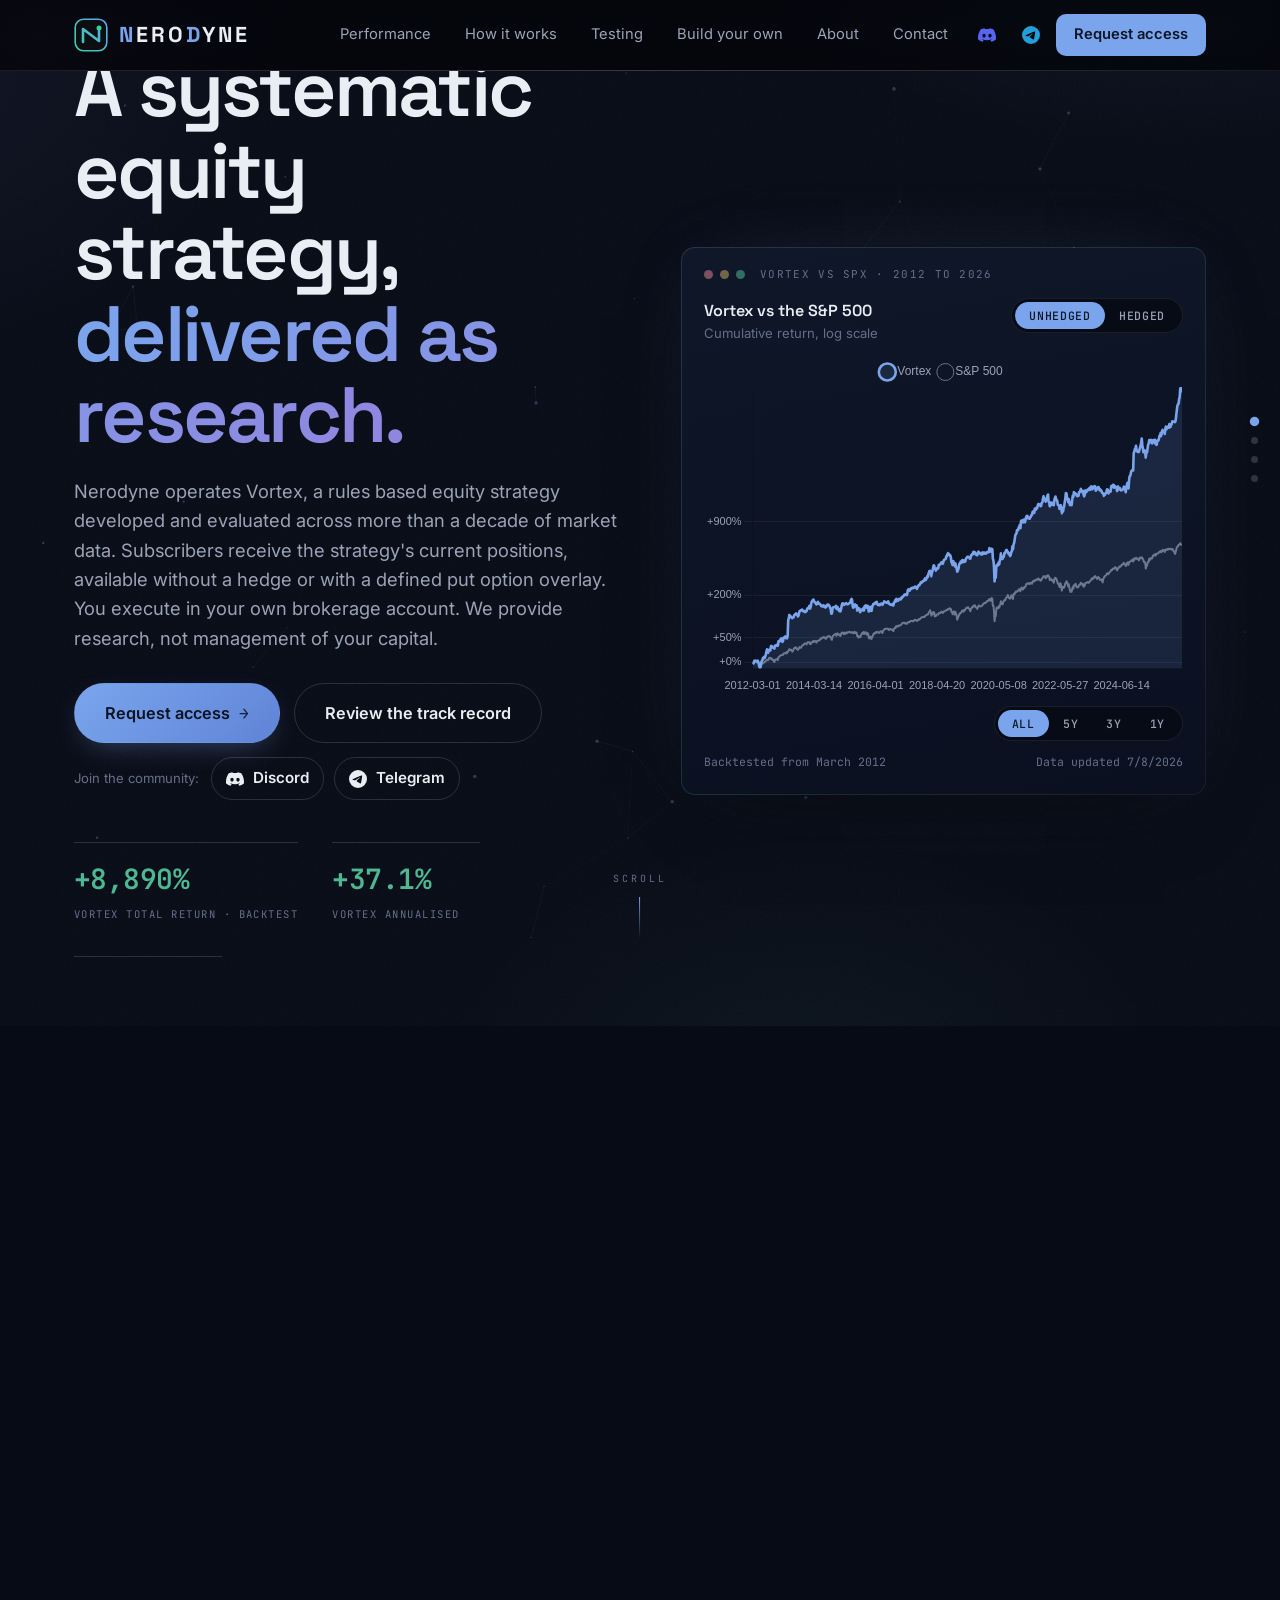
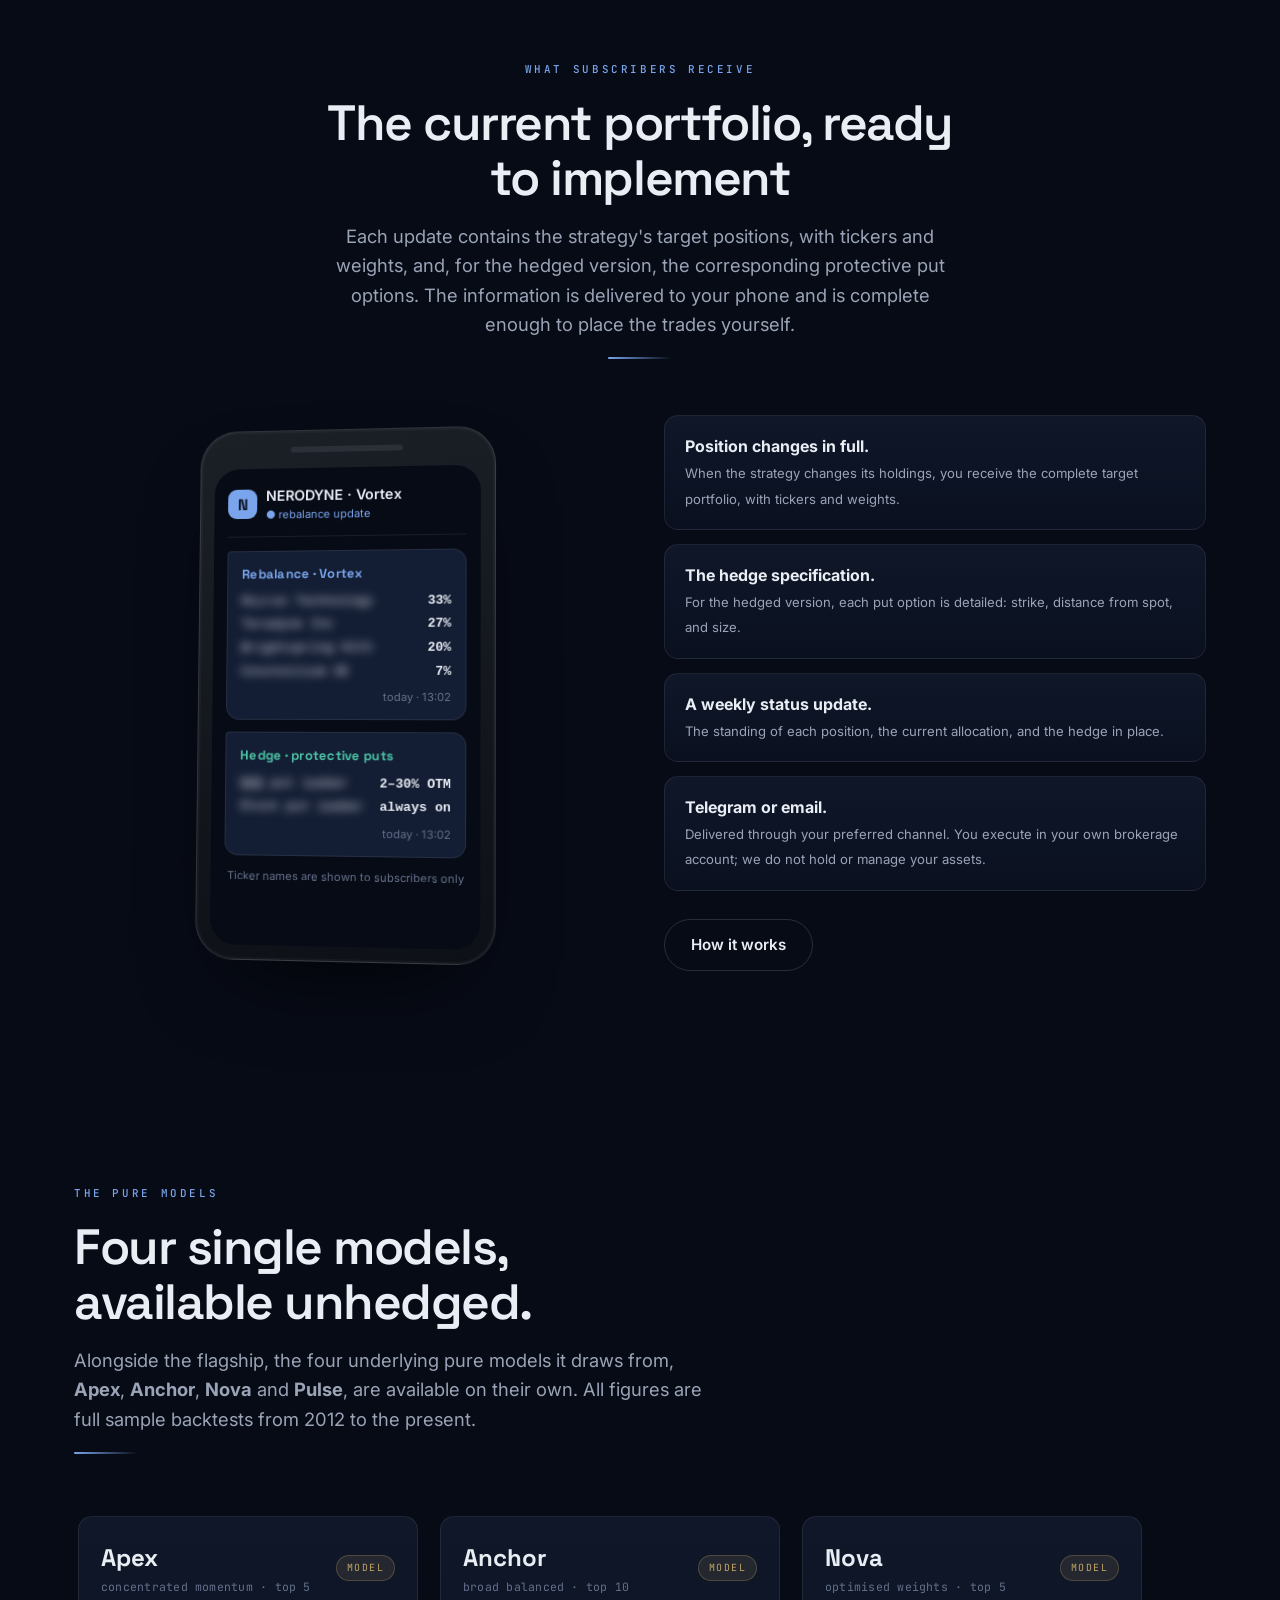
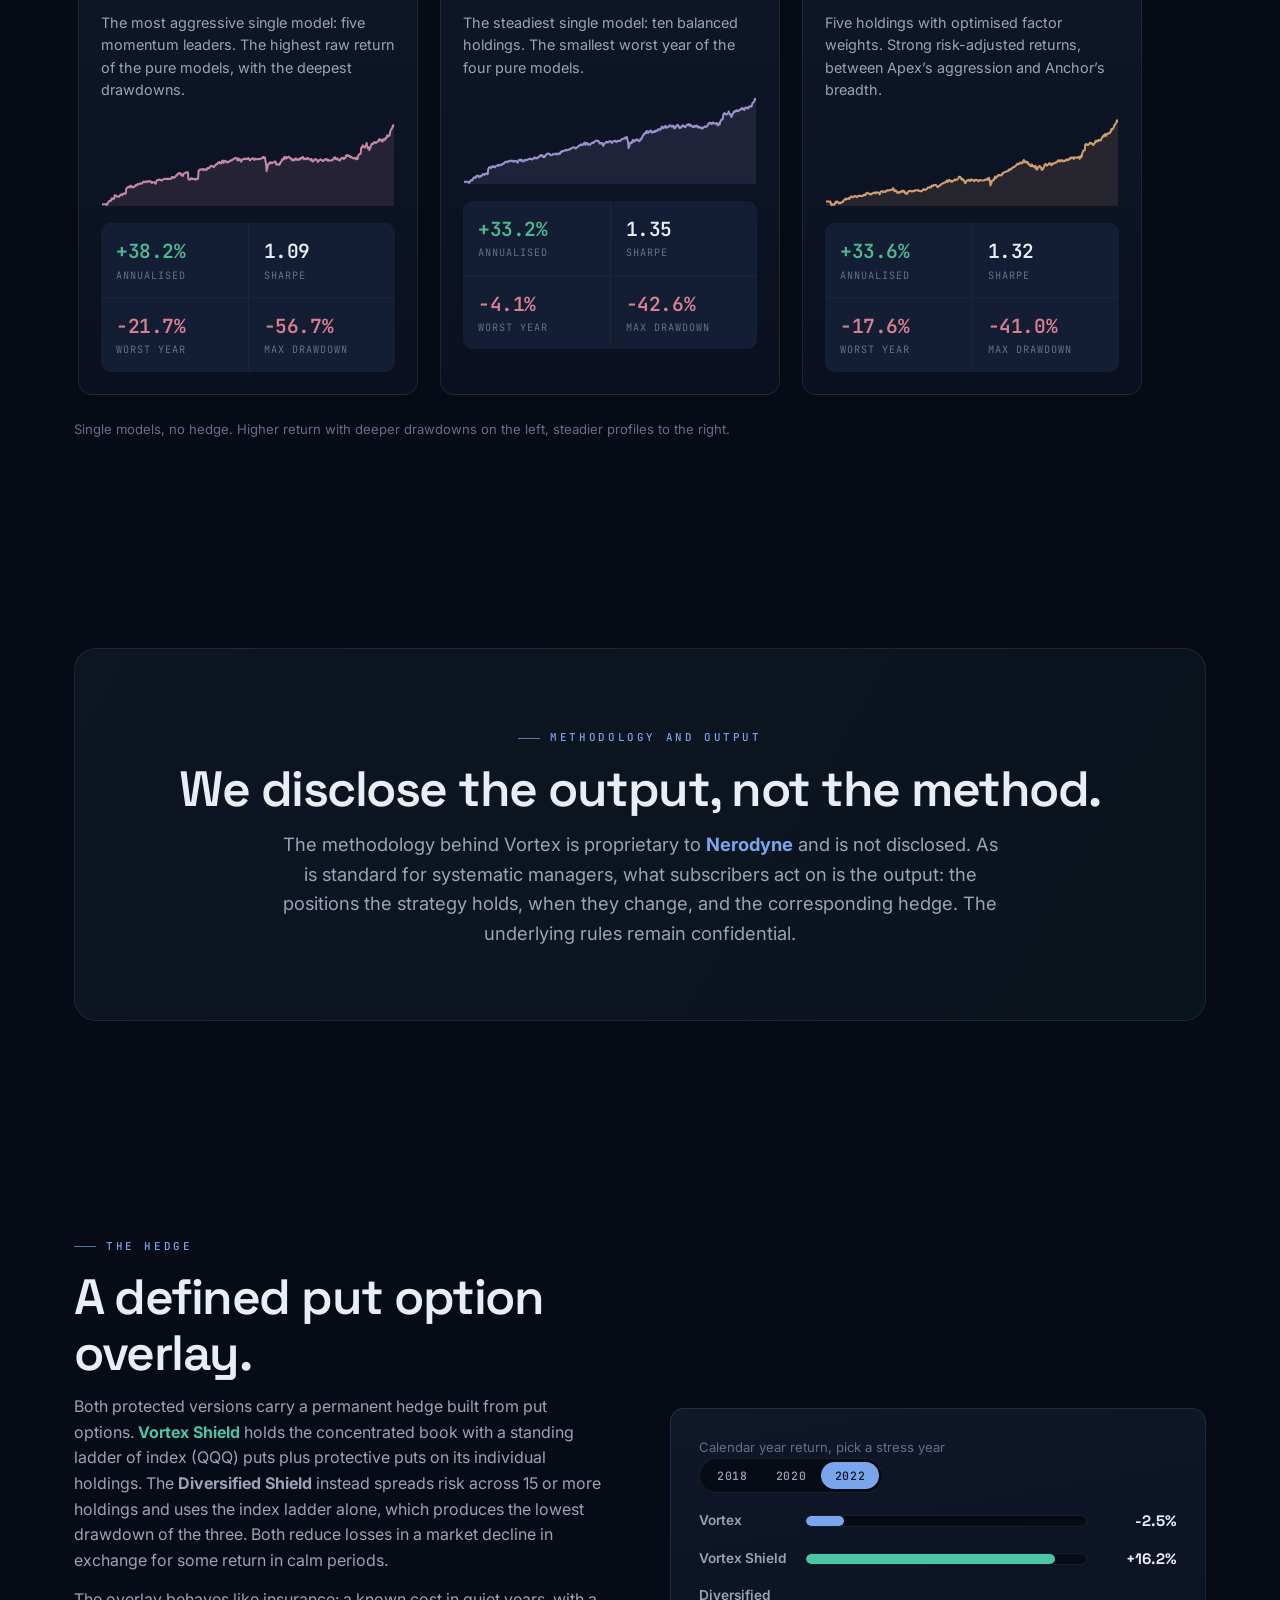
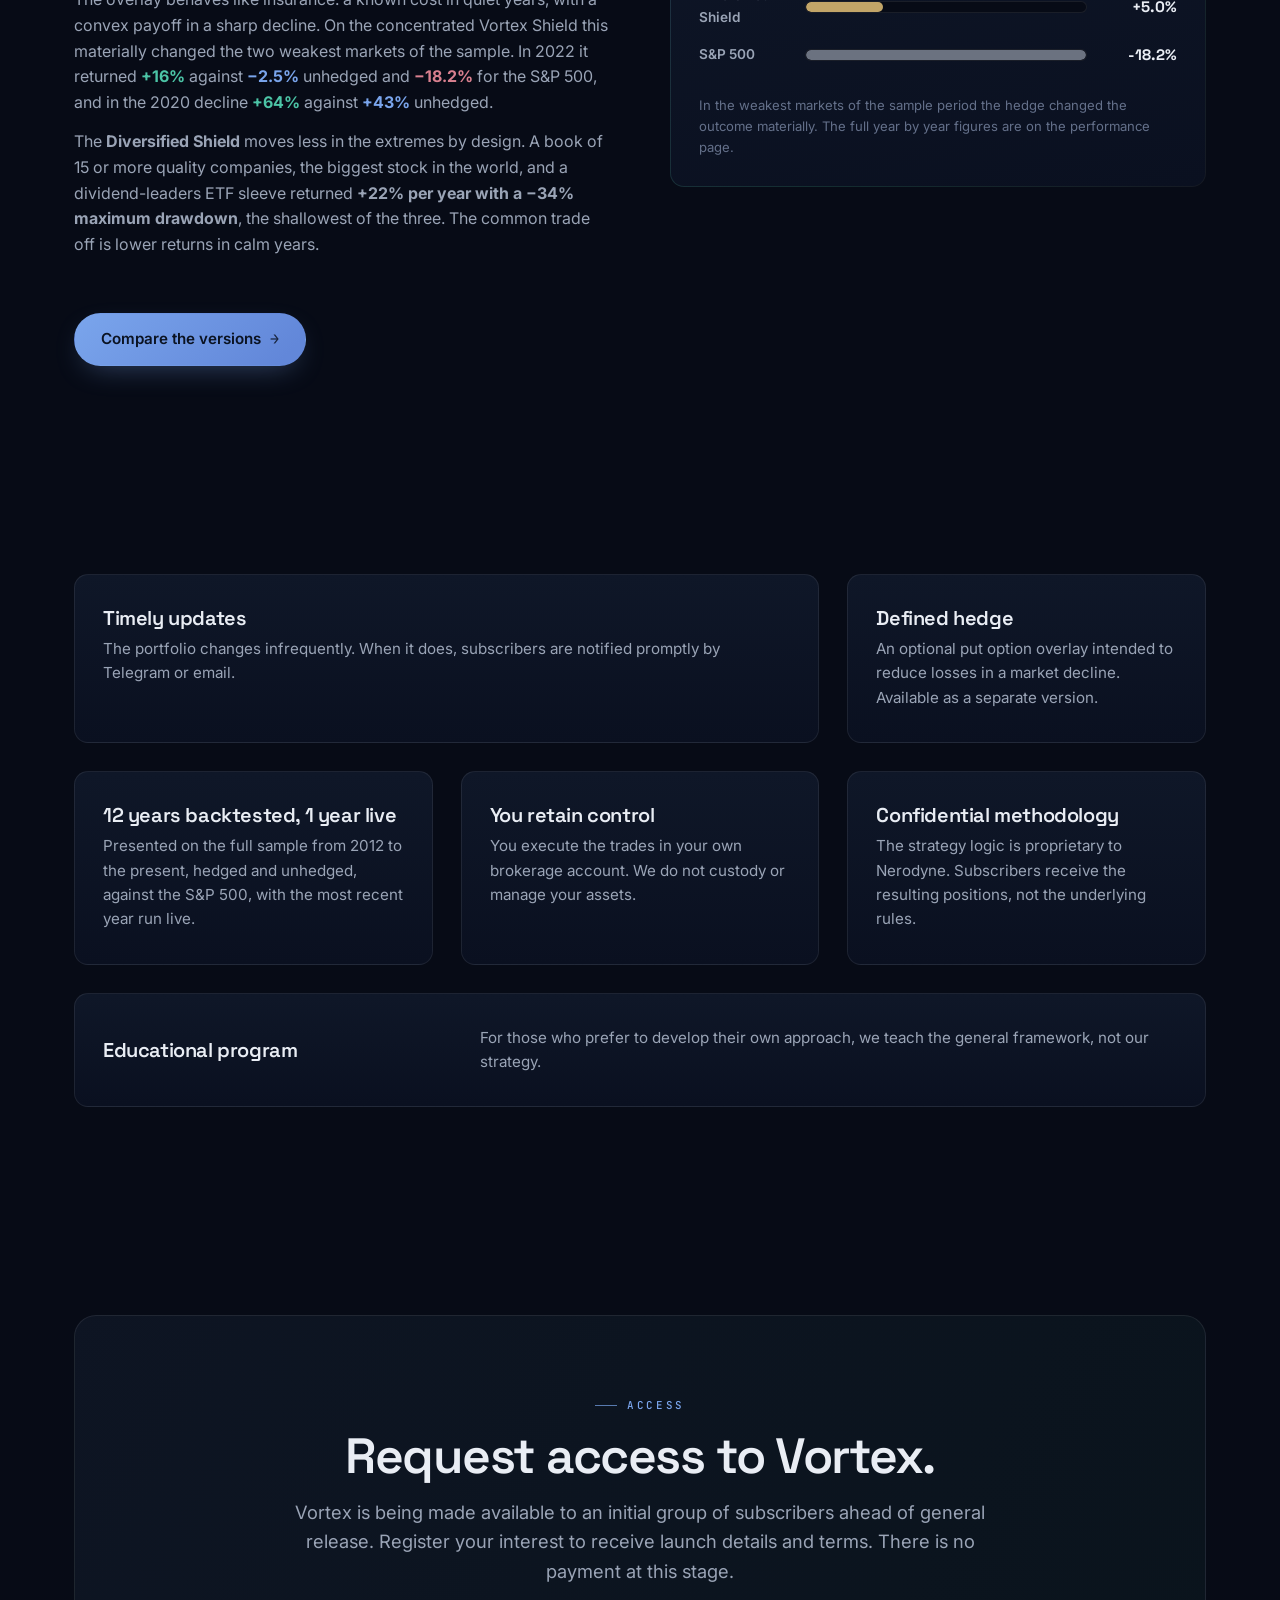
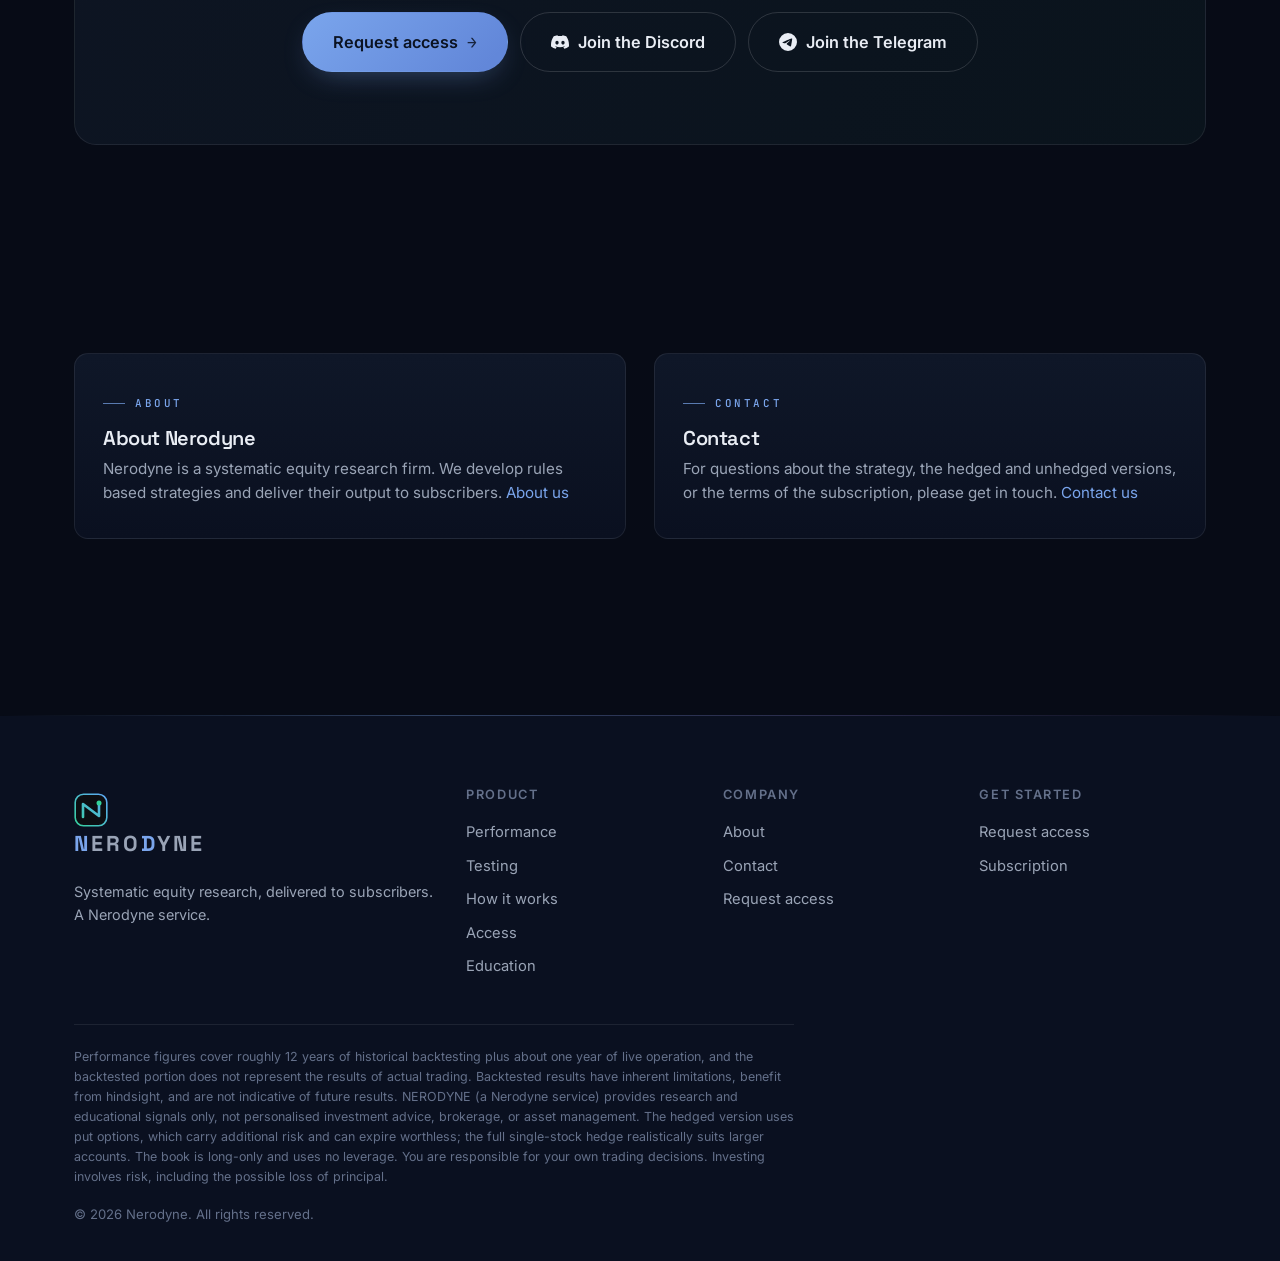
==== commit 3a4b3ab8: "3D fly-through: scroll dollies the camera through the homepage scenes; zoom reveals site-wide The he" ====
--- a/index.html
+++ b/index.html
@@ -7,7 +7,7 @@
 <meta name="description" content="NERODYNE runs systematic equity models built by Nerodyne: 12 years backtested and now one year live. When a model changes its holdings or hedge, you get the exact moves on your phone.">
 <link rel="preconnect" href="https://fonts.googleapis.com">
 <link href="https://fonts.googleapis.com/css2?family=Inter:wght@400;500;600&family=Space+Grotesk:wght@500;600;700&family=JetBrains+Mono:wght@400;500;600&display=swap" rel="stylesheet">
-<link rel="stylesheet" href="css/style-v5.css">
+<link rel="stylesheet" href="css/style-v6.css">
 <link rel="icon" href="assets/logo.svg">
 </head>
 <body>
@@ -34,10 +34,12 @@
 </header>
 
 <!-- HERO -->
-<section class="hero container">
+<div class="zoom-track" id="zoomTrack">
+<div class="zoom-stage">
+<section class="scene hero">
   <canvas id="heroFx" class="hero-fx"></canvas>
   <div class="scroll-cue">Scroll</div>
-  <div class="hero-grid">
+  <div class="hero-grid container">
     <div>
       <span class="eyebrow">Systematic equity research</span>
       <h1>A systematic equity strategy,<br><span class="gradient-text">delivered as research.</span></h1>
@@ -85,7 +87,7 @@
 
 
 <!-- THE MODEL JOURNEY -->
-<section class="chapter" data-ch="vortex">
+<section class="scene chapter" data-ch="vortex">
   <div class="ch-num">01</div>
   <div class="container ch-inner">
     <span class="ch-idx">01 &middot; The flagship</span>
@@ -97,7 +99,7 @@
   </div>
 </section>
 
-<section class="chapter" data-ch="shield">
+<section class="scene chapter" data-ch="shield">
   <div class="ch-num">02</div>
   <div class="container ch-inner">
     <span class="ch-idx">02 &middot; Protected</span>
@@ -109,7 +111,7 @@
   </div>
 </section>
 
-<section class="chapter" data-ch="diversified">
+<section class="scene chapter" data-ch="diversified">
   <div class="ch-num">03</div>
   <div class="container ch-inner">
     <span class="ch-idx">03 &middot; Steady</span>
@@ -120,6 +122,8 @@
     <div class="ch-cta"><a href="testing.html" class="btn btn-ghost">How it is tested</a></div>
   </div>
 </section>
+</div>
+</div>
 
 <!-- WHAT YOU GET / HOW IT REACHES YOU -->
 <section class="container">
@@ -274,7 +278,7 @@
 <script src="js/chart.umd.min.js"></script>
 <script src="data/performance.js"></script>
 <script src="js/charts-v7.js"></script>
-<script src="js/main-v4.js"></script>
+<script src="js/main-v5.js"></script>
 <script>NERODYNE.hero('heroChart','heroToggle'); NERODYNE.journey(); NERODYNE.modelCards('modelScroller','pure'); NERODYNE.bearBars('bearBars','bearPick');</script>
 </body>
 </html>
--- a/css/style-v6.css
+++ b/css/style-v6.css
@@ -0,0 +1,711 @@
+/* ===========================================================================
+   NERODYNE — systematic equity research website
+   Dark, restrained, professional. Muted teal/steel-blue/brass palette.
+   =========================================================================== */
+
+:root {
+  --bg:        #070b16;   /* deep space navy */
+  --bg-2:      #0a1020;
+  --panel:     #0f1728;
+  --panel-2:   #131d33;
+  --border:    rgba(255,255,255,.08);
+  --border-2:  rgba(255,255,255,.14);
+  --text:      #e9edf4;
+  --muted:     #9aa4b6;
+  --faint:     #64708a;
+  --accent:    #7aa5ec;   /* electric refined blue — brand / CTA / flagship line */
+  --accent-2:  #4cc4a6;  /* teal — hedged line */
+  --violet:    #8f86e0;   /* tertiary, gradients only */
+  --up:        #4db892;   /* positive numbers only */
+  --spy:       #6b7280;
+  --gold:      #c2a568;   /* muted brass */
+  --danger:    #d9808f;
+  --glow:      0 10px 34px rgba(0,0,0,.35);
+  --radius:    14px;
+  --radius-sm: 10px;
+  --maxw:      1180px;
+  --font:      'Inter', -apple-system, BlinkMacSystemFont, 'Segoe UI', Roboto, sans-serif;
+  --mono:      'JetBrains Mono', ui-monospace, 'SF Mono', Menlo, monospace;
+  --display:   'Space Grotesk', var(--font);
+}
+
+* { box-sizing: border-box; margin: 0; padding: 0; }
+html { scroll-behavior: smooth; overscroll-behavior: none; }
+body {
+  font-family: var(--font);
+  background: var(--bg);
+  color: var(--text);
+  line-height: 1.6;
+  -webkit-font-smoothing: antialiased;
+  overflow-x: hidden;
+  overscroll-behavior: none;
+}
+a { color: inherit; text-decoration: none; }
+img, svg { display: block; }
+/* horizontal padding only — must NOT zero out the vertical padding that `section` sets */
+.container { width: 100%; max-width: var(--maxw); margin: 0 auto; padding-inline: 24px; }
+
+/* ambient background — slow three-tone aurora mesh */
+body::before {
+  content: ""; position: fixed; inset: -14%; z-index: -2; pointer-events: none;
+  background:
+    radial-gradient(900px 620px at 82% -6%,  rgba(122,165,236,.10), transparent 55%),
+    radial-gradient(720px 560px at 4%  16%,  rgba(143,134,224,.07), transparent 52%),
+    radial-gradient(680px 520px at 60% 108%, rgba(76,196,166,.05),  transparent 55%),
+    url("data:image/svg+xml,%3Csvg xmlns='http://www.w3.org/2000/svg' width='160' height='160'%3E%3Cfilter id='n'%3E%3CfeTurbulence type='fractalNoise' baseFrequency='.9' numOctaves='2' stitchTiles='stitch'/%3E%3CfeColorMatrix type='saturate' values='0'/%3E%3C/filter%3E%3Crect width='100%25' height='100%25' filter='url(%23n)' opacity='.045'/%3E%3C/svg%3E");
+  background-repeat: no-repeat, no-repeat, no-repeat, repeat;
+  animation: mesh-drift 46s ease-in-out infinite alternate;
+}
+@keyframes mesh-drift {
+  0%   { transform: translate3d(0,0,0) scale(1); }
+  100% { transform: translate3d(-1.6%,1.2%,0) scale(1.04); }
+}
+/* very fine grid, fading out below the fold */
+body::after {
+  content: ""; position: fixed; inset: 0; z-index: -1; pointer-events: none; opacity: .35;
+  background-image:
+    linear-gradient(rgba(255,255,255,.018) 1px, transparent 1px),
+    linear-gradient(90deg, rgba(255,255,255,.018) 1px, transparent 1px);
+  background-size: 72px 72px;
+  -webkit-mask-image: radial-gradient(ellipse 90% 55% at 50% 0%, #000 20%, transparent 72%);
+          mask-image: radial-gradient(ellipse 90% 55% at 50% 0%, #000 20%, transparent 72%);
+}
+@media (prefers-reduced-motion: reduce) {
+  body::before, .phone, .gradient-text { animation: none !important; }
+  .ticker-track { animation: none !important; }
+  .reveal { opacity: 1 !important; transform: none !important; }
+  .hero-fx { display: none !important; }
+}
+
+/* ---------- typography ---------- */
+h1,h2,h3,h4 { font-family: var(--display); font-weight: 600; line-height: 1.12; letter-spacing: -.02em; }
+h1 { font-size: clamp(2.6rem, 6.4vw, 4.9rem); line-height: 1.04; letter-spacing: -.035em; }
+h2 { font-size: clamp(1.9rem, 4.2vw, 3.1rem); letter-spacing: -.03em; }
+h3 { font-size: 1.25rem; }
+p  { color: var(--muted); }
+.eyebrow {
+  font-family: var(--mono); text-transform: uppercase; letter-spacing: .24em;
+  font-size: .68rem; color: var(--accent); font-weight: 500;
+  display: inline-flex; align-items: center; gap: 10px;
+}
+.eyebrow::before { content: ""; width: 22px; height: 1px; background: var(--accent); opacity: .7; }
+.section-head.center .eyebrow::after { content: ""; width: 22px; height: 1px; background: var(--accent); opacity: .7; }
+.lead { font-size: 1.15rem; color: var(--muted); max-width: 60ch; }
+.gradient-text {
+  background: linear-gradient(110deg, var(--accent), var(--violet) 45%, var(--accent-2) 90%);
+  background-size: 220% auto;
+  -webkit-background-clip: text; background-clip: text; color: transparent;
+  animation: text-sheen 14s ease-in-out infinite alternate;
+}
+@keyframes text-sheen { from { background-position: 0% center; } to { background-position: 100% center; } }
+
+/* ---------- header / nav ---------- */
+.site-header {
+  position: sticky; top: 0; z-index: 100;
+  backdrop-filter: blur(14px);
+  background: rgba(7,8,10,.72);
+  border-bottom: 1px solid var(--border);
+}
+.nav { display: flex; align-items: center; justify-content: space-between; height: 70px; }
+.logo { display: flex; align-items: center; gap: 11px; }
+.logo .mark { width: 34px; height: 34px; }
+.logo .word { font-family: var(--display); font-weight: 700; font-size: 1.35rem; letter-spacing: .14em; }
+.logo .word b { color: var(--accent); font-weight: 700; }
+.logo small { display:block; font-size:.55rem; letter-spacing:.34em; color: var(--faint); margin-top:-3px; }
+
+.nav-links { display: flex; align-items: center; gap: 6px; }
+.nav-links a {
+  padding: 9px 14px; border-radius: 9px; font-size: .92rem; color: var(--muted);
+  transition: color .2s, background .2s;
+}
+.nav-links a:hover, .nav-links a.active { color: var(--text); background: rgba(255,255,255,.05); }
+.nav-cta {
+  background: var(--accent) !important; color: #0d1526 !important; font-weight: 600;
+  padding: 9px 18px !important; border-radius: 10px !important;
+}
+.nav-cta:hover { filter: brightness(1.06); }
+.nav-social { display: inline-flex; align-items: center; justify-content: center; width: 38px; height: 38px; padding: 0 !important; border-radius: 9px; }
+.nav-social svg { width: 18px; height: 18px; display: block; }
+.nav-social.discord { color: #5865F2 !important; }
+.nav-social.telegram { color: #229ED9 !important; }
+.nav-social:hover { background: rgba(255,255,255,.06) !important; }
+.nav-social.discord:hover { color: #7782f7 !important; }
+.nav-social.telegram:hover { color: #3eb0e6 !important; }
+.hamburger { display: none; background: none; border: 0; color: var(--text); cursor: pointer; padding: 8px; }
+
+/* ---------- buttons ---------- */
+.btn {
+  display: inline-flex; align-items: center; gap: 9px; cursor: pointer;
+  font-family: var(--font); font-weight: 600; font-size: .95rem;
+  padding: 13px 26px; border-radius: 999px; border: 1px solid transparent; transition: .2s;
+}
+.btn-primary {
+  background: linear-gradient(135deg, var(--accent), #6287d9 90%);
+  color: #0b1322;
+  box-shadow: 0 10px 30px -12px rgba(122,165,236,.45);
+  transition: transform .25s cubic-bezier(.16,1,.3,1), box-shadow .25s, filter .2s;
+}
+.btn-primary:hover { transform: translateY(-2px); filter: brightness(1.07);
+  box-shadow: 0 16px 40px -12px rgba(122,165,236,.55); }
+.btn-primary:active { transform: translateY(0); }
+.btn-ghost { background: transparent; border-color: var(--border-2); color: var(--text); }
+.btn-ghost:hover { background: rgba(255,255,255,.05); border-color: var(--accent); }
+.btn-lg { padding: 16px 30px; font-size: 1.02rem; }
+.btn svg { flex: none; width: 18px; height: 18px; }
+
+/* ---------- sections ---------- */
+section { padding: 104px 0; }
+.section-head { max-width: 640px; margin-bottom: 56px; }
+.section-head.center { margin-left: auto; margin-right: auto; text-align: center; }
+.section-head h2 { margin: 14px 0 16px; }
+
+/* ---------- hero ---------- */
+.hero { padding-block: 70px 40px; }
+.hero-grid { display: grid; grid-template-columns: 1.05fr 1fr; gap: 56px; align-items: center; }
+.hero h1 { margin: 18px 0 20px; }
+.hero .lead { margin-bottom: 30px; }
+.hero-cta { display: flex; gap: 14px; flex-wrap: wrap; }
+.hero-stats { display: flex; gap: 34px; margin-top: 42px; flex-wrap: wrap; }
+.hero-stats .stat { border-top: 1px solid var(--border-2); padding-top: 14px; min-width: 148px; }
+.hero-stats .stat .num { font-family: var(--mono); font-size: 1.75rem; font-weight: 600; color: var(--text); letter-spacing: -.02em; }
+.hero-stats .stat .num.up { color: var(--up); }
+.hero-stats .stat .lbl { font-family: var(--mono); font-size: .66rem; color: var(--faint); text-transform: uppercase; letter-spacing: .14em; margin-top: 4px; }
+
+/* chart panel */
+.panel {
+  background: linear-gradient(180deg, var(--panel), var(--bg-2));
+  border: 1px solid var(--border); border-radius: var(--radius); padding: 22px;
+}
+.chart-card { position: relative; box-shadow: 0 30px 80px -40px rgba(0,0,0,.9); }
+.chart-card .chart-head { display: flex; justify-content: space-between; align-items: flex-start; margin-bottom: 12px; }
+.chart-card .chart-head .t { font-family: var(--display); font-weight: 600; }
+.live-dot {
+  display:inline-flex; align-items:center; gap:7px; font-size:.74rem; color: var(--accent);
+  text-transform: uppercase; letter-spacing: .12em;
+}
+.live-dot::before { content:""; width:8px; height:8px; border-radius:50%; background: var(--accent);
+  box-shadow: 0 0 0 0 rgba(109,151,211,.5); animation: pulse 2s infinite; }
+@keyframes pulse { 0%{box-shadow:0 0 0 0 rgba(109,151,211,.45);} 70%{box-shadow:0 0 0 9px rgba(109,151,211,0);} 100%{box-shadow:0 0 0 0 rgba(109,151,211,0);} }
+.chart-wrap { position: relative; height: 340px; }
+.chart-meta { display:flex; justify-content: space-between; margin-top: 12px; font-family: var(--mono); font-size: .72rem; color: var(--faint); }
+
+/* ---------- model cards / scroller ---------- */
+.models-scroller {
+  display: grid; grid-auto-flow: column; grid-auto-columns: minmax(340px, 1fr);
+  gap: 22px; overflow-x: auto; padding: 6px 4px 24px; scroll-snap-type: x mandatory;
+  scrollbar-width: thin; scrollbar-color: var(--border-2) transparent;
+}
+.models-scroller::-webkit-scrollbar { height: 8px; }
+.models-scroller::-webkit-scrollbar-thumb { background: var(--border-2); border-radius: 8px; }
+.model-card { scroll-snap-align: center; display: flex; flex-direction: column; gap: 16px; }
+.model-card .mc-head { display: flex; align-items: center; justify-content: space-between; }
+.model-card .mc-name { font-family: var(--display); font-size: 1.5rem; font-weight: 700; }
+.model-card .mc-tag { font-family: var(--mono); font-size: .72rem; color: var(--faint); letter-spacing: .02em; }
+.badge { font-family: var(--mono); font-size:.62rem; letter-spacing:.14em; text-transform:uppercase; padding:4px 10px; border-radius:999px;
+  background: rgba(194,165,104,.12); color: var(--gold); border: 1px solid rgba(194,165,104,.28); }
+
+.toggle {
+  display: inline-flex; background: var(--bg); border: 1px solid var(--border); border-radius: 999px; padding: 3px;
+}
+.toggle button {
+  border: 0; background: transparent; color: var(--muted); cursor: pointer; font-family: var(--font);
+  font-family: var(--mono); font-weight: 500; font-size: .72rem; text-transform: uppercase; letter-spacing: .06em;
+  padding: 6px 14px; border-radius: 999px; transition: .2s;
+}
+.toggle button.active { background: var(--accent); color: #0d1526; }
+.toggle button.active.hedged { background: var(--accent-2); color: #0d1526; }
+
+.mc-spark { height: 90px; position: relative; }
+.stat-grid { display: grid; grid-template-columns: 1fr 1fr; gap: 1px; background: var(--border); border-radius: var(--radius-sm); overflow: hidden; }
+.stat-grid .cell { background: var(--panel-2); padding: 13px 15px; }
+.stat-grid .cell .v { font-family: var(--mono); font-size: 1.22rem; font-weight: 600; letter-spacing: -.02em; }
+.stat-grid .cell .v.up { color: var(--up); } .stat-grid .cell .v.down { color: var(--danger); }
+.stat-grid .cell .k { font-family: var(--mono); font-size: .64rem; color: var(--faint); text-transform: uppercase; letter-spacing: .1em; }
+
+/* ---------- feature grid ---------- */
+.grid-3 { display: grid; grid-template-columns: repeat(3, 1fr); gap: 28px; }
+.grid-2 { display: grid; grid-template-columns: repeat(2, 1fr); gap: 28px; }
+.feature { padding: 32px 28px; }
+.feature .ic { width: 44px; height: 44px; border-radius: 12px; display: grid; place-items: center; margin-bottom: 18px;
+  background: rgba(109,151,211,.09); color: var(--accent); border: 1px solid rgba(109,151,211,.22);
+  font-size: 1.1rem; transition: background .3s; }
+.feature:hover .ic { background: rgba(109,151,211,.14); }
+.feature h3 { margin-bottom: 8px; }
+.feature p { font-size: .95rem; }
+
+/* steps */
+.steps { counter-reset: step; display: grid; gap: 18px; }
+.step { display: grid; grid-template-columns: 54px 1fr; gap: 20px; align-items: start; padding: 22px; }
+.step .n { counter-increment: step; width: 46px; height: 46px; border-radius: 50%; display: grid; place-items: center;
+  font-family: var(--display); font-weight: 700; color: var(--accent); border: 1px solid var(--accent); }
+.step .n::before { content: counter(step); }
+
+/* ---------- pricing ---------- */
+.price-cards { display: grid; grid-template-columns: repeat(3,1fr); gap: 22px; align-items: stretch; }
+.price-card { padding: 30px; display: flex; flex-direction: column; gap: 16px; position: relative; }
+.price-card.featured { border-color: var(--accent); box-shadow: var(--glow); }
+.price-card .amt { font-family: var(--display); font-size: 2.6rem; font-weight: 700; }
+.price-card .amt span { font-size: 1rem; color: var(--faint); font-weight: 400; }
+.price-card ul { list-style: none; display: grid; gap: 10px; margin: 4px 0; }
+.price-card li { font-size: .92rem; color: var(--muted); display: flex; gap: 10px; }
+.price-card li::before { content: "✓"; color: var(--accent); font-weight: 700; }
+.price-card li.not-included { color: var(--faint); text-decoration: line-through; text-decoration-color: rgba(251,113,133,.5); }
+.price-card li.not-included::before { content: "✗"; color: var(--danger); font-weight: 700; text-decoration: none; }
+.price-card .save { font-size: .8rem; color: var(--gold); }
+
+/* ---------- tables ---------- */
+.tbl { width: 100%; border-collapse: collapse; font-size: .92rem; }
+.tbl th, .tbl td { text-align: right; padding: 13px 14px; border-bottom: 1px solid var(--border); }
+.tbl th:first-child, .tbl td:first-child { text-align: left; }
+.tbl th { font-family: var(--mono); color: var(--faint); font-weight: 500; text-transform: uppercase; font-size: .66rem; letter-spacing: .1em; }
+.tbl td.up { color: var(--up); } .tbl td.down { color: var(--danger); }
+.tbl tr:hover td { background: rgba(255,255,255,.02); }
+
+/* ---------- forms ---------- */
+.form { display: grid; gap: 16px; max-width: 520px; }
+.form label { font-size: .85rem; color: var(--muted); display: grid; gap: 7px; }
+.form input, .form select, .form textarea {
+  background: var(--bg); border: 1px solid var(--border-2); color: var(--text);
+  padding: 13px 15px; border-radius: 10px; font-family: var(--font); font-size: .95rem; width: 100%;
+}
+.form input:focus, .form select:focus, .form textarea:focus { outline: none; border-color: var(--accent); }
+.radio-row { display: flex; gap: 12px; flex-wrap: wrap; }
+.email-card { background: var(--bg); border: 1px solid var(--border-2); border-radius: var(--radius-sm); padding: 22px; }
+.note { font-size: .82rem; color: var(--faint); }
+
+/* ---------- misc ---------- */
+.reveal { opacity: 0; transform: translateY(22px); transition: opacity .7s ease, transform .7s ease; }
+.reveal.in { opacity: 1; transform: none; }
+.pill { display:inline-block; font-size:.74rem; color:var(--muted); border:1px solid var(--border-2);
+  padding:5px 12px; border-radius:999px; }
+.divider { height:1px; background: var(--border); margin: 0 auto; max-width: var(--maxw); }
+.center { text-align: center; }
+.mt-s{margin-top:14px}.mt-m{margin-top:28px}.mt-l{margin-top:56px}
+
+/* page hero (inner pages) */
+.page-hero { padding-block: 64px 30px; }
+.page-hero h1 { font-size: clamp(2rem,5vw,3.2rem); margin-bottom: 14px; }
+
+/* CTA band */
+.cta-band { background: linear-gradient(120deg, rgba(109,151,211,.07), rgba(76,189,160,.05));
+  border: 1px solid var(--border); border-radius: 22px; padding: 72px 54px; text-align: center; }
+
+/* ---------- footer ---------- */
+.site-footer { border-top: 1px solid var(--border); padding: 72px 0 36px; margin-top: 72px; background: var(--bg-2); }
+.footer-grid { display: grid; grid-template-columns: 1.6fr 1fr 1fr 1fr; gap: 30px; }
+.footer-grid h4 { font-size: .8rem; text-transform: uppercase; letter-spacing: .12em; color: var(--faint); margin-bottom: 14px; font-family: var(--font); }
+.footer-grid a { display: block; color: var(--muted); font-size: .92rem; padding: 5px 0; }
+.footer-grid a:hover { color: var(--accent); }
+.disclaimer { font-size: .78rem; color: var(--faint); border-top: 1px solid var(--border); margin-top: 40px; padding-top: 22px; max-width: 90ch; }
+.copyright { color: var(--faint); font-size: .82rem; margin-top: 18px; }
+
+/* ===========================================================================
+   HIGH-END VISUAL LAYER — added in redesign
+   =========================================================================== */
+
+/* gradient hairline that sits under the sticky header — kept neutral */
+.site-header { position: sticky; }
+.site-header::after {
+  content:""; position:absolute; left:0; right:0; bottom:-1px; height:1px;
+  background: linear-gradient(90deg, transparent, rgba(255,255,255,.14), transparent);
+}
+
+/* ---------- ticker tape ---------- */
+.ticker {
+  border-top: 1px solid var(--border); border-bottom: 1px solid var(--border);
+  background: rgba(12,14,18,.6); overflow: hidden; padding: 11px 0;
+  -webkit-mask-image: linear-gradient(90deg, transparent, #000 6%, #000 94%, transparent);
+          mask-image: linear-gradient(90deg, transparent, #000 6%, #000 94%, transparent);
+}
+.ticker-track { display: inline-flex; gap: 38px; white-space: nowrap; animation: marquee 38s linear infinite; will-change: transform; }
+.ticker:hover .ticker-track { animation-play-state: paused; }
+.ticker .ti { font-family: var(--display); font-size: .92rem; letter-spacing: .02em; color: var(--muted); display:inline-flex; gap:9px; align-items:center; }
+.ticker .ti b { color: var(--text); font-weight: 600; }
+.ticker .ti .up { color: var(--up); } .ticker .ti .down { color: var(--danger); }
+.ticker .ti::before { content:"›"; color: var(--faint); }
+@keyframes marquee { from { transform: translateX(0); } to { transform: translateX(-50%); } }
+
+.hero { position: relative; }
+
+/* big animated counters */
+.num.count, .stat .num { font-variant-numeric: tabular-nums; }
+
+/* ---------- panels ---------- */
+.panel { position: relative; transition: transform .3s ease, border-color .3s, box-shadow .3s; }
+.panel.glow { border-color: transparent; background:
+  linear-gradient(170deg, var(--panel), var(--bg-2)) padding-box,
+  linear-gradient(140deg, rgba(109,151,211,.28), rgba(76,189,160,.2) 60%, rgba(255,255,255,.06)) border-box;
+  border: 1px solid transparent; }
+.feature:hover, .price-card:hover, .model-card:hover {
+  transform: translateY(-3px);
+  border-color: var(--border-2);
+  box-shadow: 0 18px 48px -24px rgba(0,0,0,.7);
+}
+
+/* ---------- phone mockup (shows a real signal alert) ---------- */
+.phone-wrap { display:flex; justify-content:center; perspective: 1400px; }
+.phone {
+  width: 300px; max-width: 86vw; border-radius: 38px; padding: 14px;
+  background: linear-gradient(165deg, #1b2027, #0d1016); border: 1px solid var(--border-2);
+  box-shadow: 0 40px 90px -40px rgba(0,0,0,.85), inset 0 0 0 2px rgba(255,255,255,.03);
+  transform: rotateY(-7deg) rotateX(3deg); transition: transform .5s ease;
+}
+.phone-wrap { animation: phone-float 7s ease-in-out infinite; }
+@keyframes phone-float {
+  0%, 100% { transform: translateY(0); }
+  50%      { transform: translateY(-12px); }
+}
+.phone:hover { transform: rotateY(-2deg) rotateX(1deg); }
+.phone .screen { background: var(--bg); border-radius: 26px; padding: 16px 14px; min-height: 480px; overflow:hidden; }
+.phone .notch { width: 42%; height: 6px; border-radius: 999px; background: #2a2f38; margin: 2px auto 16px; }
+.phone .app-top { display:flex; align-items:center; gap:9px; padding-bottom:12px; border-bottom:1px solid var(--border); margin-bottom:14px; }
+.phone .app-top .av { width:30px; height:30px; border-radius:9px; background: var(--accent); color:#0d1526; display:grid; place-items:center; font-family:var(--display); font-weight:700; }
+.phone .app-top .nm { font-weight:600; font-size:.9rem; } .phone .app-top .st { font-size:.7rem; color:var(--accent); }
+.bubble {
+  background: var(--panel-2); border:1px solid var(--border); border-radius: 14px; border-top-left-radius:4px;
+  padding: 13px 14px; margin-bottom: 12px; font-size: .82rem; line-height:1.5; animation: pop .5s both;
+}
+.bubble .bh { font-family:var(--display); font-weight:700; color: var(--accent); margin-bottom:6px; letter-spacing:.02em; }
+.bubble.b2 .bh { color: var(--accent-2); }
+.bubble code, .bubble .row { font-family: ui-monospace, 'SF Mono', Menlo, monospace; color: var(--text); }
+.bubble .row { display:flex; justify-content:space-between; padding:2px 0; color: var(--muted); align-items:center; }
+.bubble .row b { color: var(--text); }
+/* ticker name hidden behind a blur — the weight/size stays readable. */
+.bubble .tk { filter: blur(5px); -webkit-user-select: none; user-select: none; color: var(--text); }
+.bubble .locked { display:inline-flex; align-items:center; gap:6px; }
+.bubble .time { color: var(--faint); font-size:.7rem; text-align:right; margin-top:6px; }
+@keyframes pop { from { opacity:0; transform: translateY(10px) scale(.98); } to { opacity:1; transform:none; } }
+
+/* ---------- compare bars (model vs SPY) ---------- */
+.bars { display:grid; gap:14px; }
+.bar-row { display:grid; grid-template-columns: 92px 1fr 76px; align-items:center; gap:14px; }
+.bar-row .lab { font-size:.85rem; color: var(--muted); font-weight:600; }
+.bar-track { height: 12px; border-radius: 999px; background: var(--bg); border:1px solid var(--border); overflow:hidden; }
+.bar-fill { height:100%; width:0; border-radius:999px; transition: width 1.3s cubic-bezier(.2,.8,.2,1);
+  background: linear-gradient(90deg, var(--accent), var(--accent-2)); }
+.bar-fill.spy { background: var(--spy); }
+.bar-row .val { font-family: var(--display); font-weight:700; text-align:right; font-size:.95rem; }
+
+/* ---------- section heading flourish ---------- */
+.section-head .eyebrow { display:inline-block; }
+.kicker-line { width:46px; height:3px; border-radius:3px; background:linear-gradient(90deg,var(--accent),var(--accent-2)); margin:18px 0 0; }
+.section-head.center .kicker-line { margin-inline:auto; }
+
+/* badges variants */
+.badge.green { background: rgba(76,189,160,.12); color: var(--accent); border-color: rgba(76,189,160,.28); }
+.badge.blue  { background: rgba(125,157,217,.12); color: var(--accent-2); border-color: rgba(125,157,217,.28); }
+
+/* reveal — content approaches from depth: scale + blur zoom-in */
+.reveal { opacity:0; transform:scale(.93); filter:blur(10px);
+  transition: opacity .75s cubic-bezier(.16,1,.3,1), transform .75s cubic-bezier(.16,1,.3,1), filter .75s ease; }
+.reveal.in { opacity:1; transform:none; filter:blur(0); }
+.reveal[data-d="1"]{ transition-delay:.06s } .reveal[data-d="2"]{ transition-delay:.12s }
+.reveal[data-d="3"]{ transition-delay:.18s } .reveal[data-d="4"]{ transition-delay:.24s }
+.reveal[data-d="5"]{ transition-delay:.3s }
+
+/* ---------- responsive ---------- */
+@media (max-width: 920px) {
+  .phone { transform: none; }
+  .hero-grid, .grid-3, .grid-2, .price-cards, .footer-grid { grid-template-columns: 1fr; }
+  .nav-links { position: fixed; inset: 70px 0 auto 0; flex-direction: column; align-items: stretch;
+    background: var(--bg-2); border-bottom: 1px solid var(--border); padding: 14px; gap: 4px;
+    transform: translateY(-130%); transition: transform .3s; }
+  .nav-links.open { transform: none; }
+  .nav-links a { padding: 13px; }
+  .hamburger { display: block; }
+  .price-cards { gap: 16px; }
+  .footer-grid { gap: 10px; }
+}
+
+/* ===========================================================================
+   PREMIUM POLISH LAYER
+   =========================================================================== */
+
+/* ── page load ── */
+@keyframes page-in { from { opacity:0; } to { opacity:1; } }
+body { animation: page-in .6s ease both; }
+
+/* ── custom thin scrollbar ── */
+::-webkit-scrollbar { width:4px; }
+::-webkit-scrollbar-track { background:transparent; }
+::-webkit-scrollbar-thumb { background:rgba(255,255,255,.13); border-radius:2px; }
+::-webkit-scrollbar-thumb:hover { background:rgba(255,255,255,.25); }
+* { scrollbar-width:thin; scrollbar-color:rgba(255,255,255,.13) transparent; }
+
+/* ── header glass upgrade ── */
+.site-header {
+  backdrop-filter:blur(22px) saturate(1.9);
+  -webkit-backdrop-filter:blur(22px) saturate(1.9);
+  background:rgba(4,5,10,.78);
+}
+
+/* ── kicker line ── */
+.kicker-line {
+  width:64px; height:2px; border-radius:2px;
+  background:linear-gradient(90deg, var(--accent), transparent);
+}
+
+/* ── nav active line ── */
+.nav-links a.active { box-shadow:inset 0 -2px 0 var(--accent); }
+
+/* ── badge colours ── */
+.badge { background:rgba(194,165,104,.12); color:var(--gold); border-color:rgba(194,165,104,.28); }
+.badge.green { background:rgba(76,189,160,.12); color:var(--accent); border-color:rgba(76,189,160,.28); }
+.badge.blue  { background:rgba(125,157,217,.12); color:var(--accent-2); border-color:rgba(125,157,217,.28); }
+
+/* ── price card featured ring ── */
+.price-card.featured { border-color:rgba(109,151,211,.4); box-shadow:0 14px 40px -24px rgba(0,0,0,.6); }
+
+/* ── model card description ── */
+.model-card .mc-desc { font-size:.9rem; color:var(--muted); line-height:1.55; margin:0; }
+
+
+/* ===========================================================================
+   FUTURIST LAYER — pointer-lit borders, hero constellation, scroll progress
+   =========================================================================== */
+
+/* content layering (header keeps its own sticky positioning) */
+section, footer { position: relative; z-index: 1; }
+
+/* scroll progress hairline under the header */
+.scroll-progress {
+  position: fixed; top: 0; left: 0; height: 2px; width: 0; z-index: 200;
+  background: linear-gradient(90deg, var(--accent), var(--violet) 60%, var(--accent-2));
+  box-shadow: 0 0 12px rgba(122,165,236,.55);
+  pointer-events: none;
+}
+
+/* pointer-lit border on panels — light traces the edge, never fills the card */
+.panel::after {
+  content: ""; position: absolute; inset: -1px; border-radius: inherit; padding: 1px;
+  background: radial-gradient(280px circle at var(--mx,-300px) var(--my,-300px),
+              rgba(122,165,236,.55), rgba(143,134,224,.25) 45%, transparent 70%);
+  -webkit-mask: linear-gradient(#000 0 0) content-box, linear-gradient(#000 0 0);
+  -webkit-mask-composite: xor; mask-composite: exclude;
+  opacity: 0; transition: opacity .35s; pointer-events: none;
+}
+.panel:hover::after { opacity: 1; }
+
+/* hero constellation canvas */
+.hero-fx { position: absolute; inset: 0; z-index: 0; pointer-events: none; opacity: .55; }
+.hero-grid { position: relative; z-index: 1; }
+
+/* hero chart panel: ambient bloom */
+.chart-card { box-shadow: 0 30px 80px -40px rgba(0,0,0,.9), 0 0 90px -30px rgba(122,165,236,.18); }
+
+/* stat cells: quiet lift on hover */
+.stat-grid .cell { transition: background .25s; }
+.stat-grid .cell:hover { background: #182541; }
+
+/* nav links: sliding underline */
+.nav-links a { position: relative; }
+.nav-links a:not(.nav-cta):not(.nav-social)::after {
+  content: ""; position: absolute; left: 14px; right: 14px; bottom: 6px; height: 1.5px;
+  background: linear-gradient(90deg, var(--accent), var(--accent-2));
+  transform: scaleX(0); transform-origin: left; transition: transform .3s cubic-bezier(.16,1,.3,1);
+}
+.nav-links a:not(.nav-cta):not(.nav-social):hover::after { transform: scaleX(1); }
+
+/* selection + focus */
+::selection { background: rgba(122,165,236,.35); color: var(--text); }
+:focus-visible { outline: 2px solid var(--accent); outline-offset: 2px; border-radius: 4px; }
+
+/* footer hairline */
+.site-footer { border-top: 1px solid transparent; background:
+  linear-gradient(var(--bg-2), var(--bg-2)) padding-box,
+  linear-gradient(90deg, transparent, rgba(122,165,236,.35), rgba(143,134,224,.25), transparent) border-box; }
+
+@media (prefers-reduced-motion: reduce) {
+  .scroll-progress { display: none; }
+  .panel::after { display: none; }
+}
+
+
+/* ===========================================================================
+   MODERN PASS — terminal chart frame, bento grid, picker, arrow CTAs
+   =========================================================================== */
+
+/* primary CTAs get a nudging arrow */
+.btn-primary::after { content: "→"; font-family: var(--mono); opacity: .85;
+  transition: transform .25s cubic-bezier(.16,1,.3,1); }
+.btn-primary:hover::after { transform: translateX(4px); }
+
+/* terminal window bar on the hero chart */
+.term-bar { display: flex; align-items: center; gap: 7px; margin: -4px 0 14px; }
+.term-bar span { width: 9px; height: 9px; border-radius: 50%; background: var(--border-2); }
+.term-bar span:nth-child(1) { background: rgba(217,128,143,.55); }
+.term-bar span:nth-child(2) { background: rgba(194,165,104,.55); }
+.term-bar span:nth-child(3) { background: rgba(77,184,146,.55); }
+.term-bar em { font-family: var(--mono); font-style: normal; font-size: .68rem;
+  letter-spacing: .12em; color: var(--faint); margin-left: 8px; text-transform: uppercase; }
+
+/* hero chart range selector */
+.range-row { display: flex; justify-content: flex-end; margin-top: 10px; }
+
+/* bento layout for the feature grid */
+.bento .feature:nth-child(1) { grid-column: span 2; }
+.bento .feature:nth-child(6) { grid-column: 1 / -1; display: grid;
+  grid-template-columns: 1fr 2fr; gap: 6px 28px; align-items: center; }
+.bento .feature:nth-child(6) h3 { margin: 0; }
+.bento .feature:nth-child(6) p { grid-column: 2; grid-row: 1; }
+@media (max-width: 920px) {
+  .bento .feature:nth-child(1), .bento .feature:nth-child(6) { grid-column: auto; display: block; }
+}
+
+/* risk-profile picker */
+.picker { display: flex; gap: 10px; flex-wrap: wrap; margin-bottom: 26px; }
+.picker button {
+  font-family: var(--mono); font-size: .74rem; letter-spacing: .08em; text-transform: uppercase;
+  color: var(--muted); background: transparent; border: 1px solid var(--border-2);
+  border-radius: 999px; padding: 9px 18px; cursor: pointer; transition: .25s;
+}
+.picker button:hover { color: var(--text); border-color: var(--accent); }
+.picker button.active { color: #0d1526; background: var(--accent); border-color: var(--accent); }
+
+/* picked model card highlight */
+.model-card { transition: transform .3s ease, border-color .3s, box-shadow .3s; }
+.model-card.picked { border-color: rgba(122,165,236,.55);
+  box-shadow: 0 24px 60px -28px rgba(0,0,0,.8), 0 0 0 1px rgba(122,165,236,.35), 0 0 44px -18px rgba(122,165,236,.45); }
+
+
+/* investment calculator */
+.calc-row { display: flex; align-items: center; gap: 18px; flex-wrap: wrap; margin: 14px 0 18px; }
+.calc-row label { font-size: .9rem; color: var(--muted); }
+.calc-input { display: inline-flex; align-items: center; gap: 8px;
+  background: var(--bg); border: 1px solid var(--border-2); border-radius: 12px; padding: 10px 16px; }
+.calc-input span { font-family: var(--mono); color: var(--faint); }
+.calc-input input { background: transparent; border: 0; outline: none; color: var(--text);
+  font-family: var(--mono); font-size: 1.05rem; width: 130px; }
+.calc-input:focus-within { border-color: var(--accent); }
+.calc-grid { grid-template-columns: repeat(4, 1fr); }
+@media (max-width: 920px) { .calc-grid { grid-template-columns: 1fr 1fr; } }
+
+/* the CTA arrow belongs on real CTAs, not on selector pills */
+#modelSelect .btn-primary::after { content: none; }
+#modelSelect .btn-primary { transform: none !important; }
+
+
+/* ===========================================================================
+   CINEMATIC LAYER — full-screen hero, scroll journey, snap, scroll cue
+   =========================================================================== */
+
+html { scroll-snap-type: y proximity; }
+
+/* full-viewport hero with a scroll cue */
+.hero { min-height: 100svh; display: flex; align-items: center; scroll-snap-align: start; padding-block: 90px 110px; }
+.hero > .hero-grid { width: 100%; }
+.scroll-cue {
+  position: absolute; left: 50%; bottom: 26px; transform: translateX(-50%);
+  display: flex; flex-direction: column; align-items: center; gap: 10px;
+  font-family: var(--mono); font-size: .62rem; letter-spacing: .3em; color: var(--faint);
+  text-transform: uppercase; pointer-events: none;
+}
+.scroll-cue::after {
+  content: ""; width: 1px; height: 42px;
+  background: linear-gradient(var(--accent), transparent);
+  animation: cue-drop 2.2s ease-in-out infinite;
+}
+@keyframes cue-drop {
+  0%   { transform: scaleY(0); transform-origin: top; opacity: 0; }
+  35%  { transform: scaleY(1); opacity: 1; }
+  100% { transform: scaleY(1) translateY(14px); opacity: 0; }
+}
+
+/* the model journey: three full-screen chapters */
+.chapter {
+  min-height: 100svh; display: flex; align-items: center;
+  position: relative; overflow: hidden; padding: 0;
+  scroll-snap-align: start;
+}
+.chapter[data-ch="vortex"]      { --ch: var(--accent);   --ch-rgb: 122,165,236; }
+.chapter[data-ch="shield"]      { --ch: var(--accent-2); --ch-rgb: 76,196,166; }
+.chapter[data-ch="diversified"] { --ch: var(--gold);     --ch-rgb: 194,165,104; }
+.chapter::before {
+  content: ""; position: absolute; inset: 0; pointer-events: none;
+  background: radial-gradient(1100px 640px at 72% 50%, rgba(var(--ch-rgb), .09), transparent 62%);
+}
+.ch-num {
+  position: absolute; right: 2vw; top: 50%; transform: translateY(-50%);
+  font-family: var(--display); font-weight: 700; line-height: 1;
+  font-size: clamp(14rem, 32vw, 30rem); color: transparent;
+  -webkit-text-stroke: 1.5px rgba(var(--ch-rgb), .16);
+  pointer-events: none; user-select: none; will-change: transform, opacity;
+}
+.ch-inner { position: relative; z-index: 1; will-change: transform, opacity; }
+.ch-idx {
+  font-family: var(--mono); font-size: .68rem; letter-spacing: .3em;
+  text-transform: uppercase; color: var(--ch); display: inline-flex; align-items: center; gap: 12px;
+}
+.ch-idx::before { content: ""; width: 30px; height: 1px; background: var(--ch); }
+.ch-title {
+  font-size: clamp(3.2rem, 9vw, 6.8rem); text-transform: uppercase;
+  letter-spacing: -.02em; line-height: .98; margin: 18px 0 14px;
+}
+.ch-line { font-size: 1.2rem; color: var(--muted); max-width: 52ch; }
+.ch-stats { display: flex; gap: 36px; flex-wrap: wrap; margin: 34px 0 30px; }
+.ch-stats .stat { border-top: 1px solid rgba(var(--ch-rgb), .35); padding-top: 12px; min-width: 128px; }
+.ch-stats .num { font-family: var(--mono); font-size: 1.6rem; font-weight: 600; color: var(--text); }
+.ch-stats .num.up { color: var(--up); } .ch-stats .num.down { color: var(--danger); }
+.ch-stats .lbl { font-family: var(--mono); font-size: .62rem; color: var(--faint);
+  text-transform: uppercase; letter-spacing: .14em; margin-top: 4px; }
+.ch-spark { height: 110px; max-width: 560px; margin-bottom: 30px; position: relative; }
+.ch-cta { display: flex; gap: 14px; flex-wrap: wrap; }
+
+@media (max-width: 920px) {
+  .hero { min-height: auto; padding-block: 70px 60px; }
+  .scroll-cue { display: none; }
+  .chapter { min-height: auto; padding: 80px 0; }
+  .ch-num { font-size: 11rem; right: -4vw; opacity: .6; }
+  html { scroll-snap-type: none; }
+}
+@media (prefers-reduced-motion: reduce) {
+  html { scroll-snap-type: none; }
+  .scroll-cue::after { animation: none; }
+  .phone-wrap { animation: none; }
+  .ch-inner, .ch-num { transform: none !important; opacity: 1 !important; }
+}
+
+
+/* ===========================================================================
+   Z-AXIS FLY-THROUGH — scroll dollies the camera through full-screen scenes.
+   Progressive enhancement: without .zoom-on (no JS, mobile, reduced motion)
+   the scenes are ordinary stacked sections.
+   =========================================================================== */
+
+.scene { position: relative; }
+.scene.hero { min-height: 100svh; display: flex; align-items: center; }
+
+.zoom-on .zoom-track { position: relative; }
+.zoom-on .zoom-stage {
+  position: sticky; top: 0; height: 100svh; overflow: hidden;
+  perspective: 1300px; perspective-origin: 50% 42%;
+}
+.zoom-on .scene {
+  position: absolute; inset: 0; display: flex; align-items: center;
+  min-height: 0; padding: 0; will-change: transform, opacity;
+  transform-style: preserve-3d; backface-visibility: hidden;
+}
+.zoom-on .scene.hero { padding: 0; }
+.zoom-on .scene .scroll-cue { bottom: 32px; }
+.zoom-on .scene.chapter { min-height: 0; }
+
+/* scene progress dots (right edge, homepage fly-through) */
+.scene-dots {
+  position: fixed; right: 22px; top: 50%; transform: translateY(-50%);
+  display: none; flex-direction: column; gap: 12px; z-index: 90;
+}
+.zoom-on .scene-dots { display: flex; }
+.scene-dots span {
+  width: 7px; height: 7px; border-radius: 50%;
+  background: rgba(255,255,255,.16); transition: background .3s, transform .3s;
+}
+.scene-dots span.on { background: var(--accent); transform: scale(1.35); }
+.scene-dots.gone { display: none; }
+
+/* cinematic page heroes on every inner page */
+.page-hero { min-height: 52svh; display: flex; flex-direction: column; justify-content: center; }
+.page-hero h1 { font-size: clamp(2.4rem, 5.6vw, 4rem); }
+
+@media (max-width: 920px), (prefers-reduced-motion: reduce) {
+  .reveal { transform: none; filter: none; }
+}
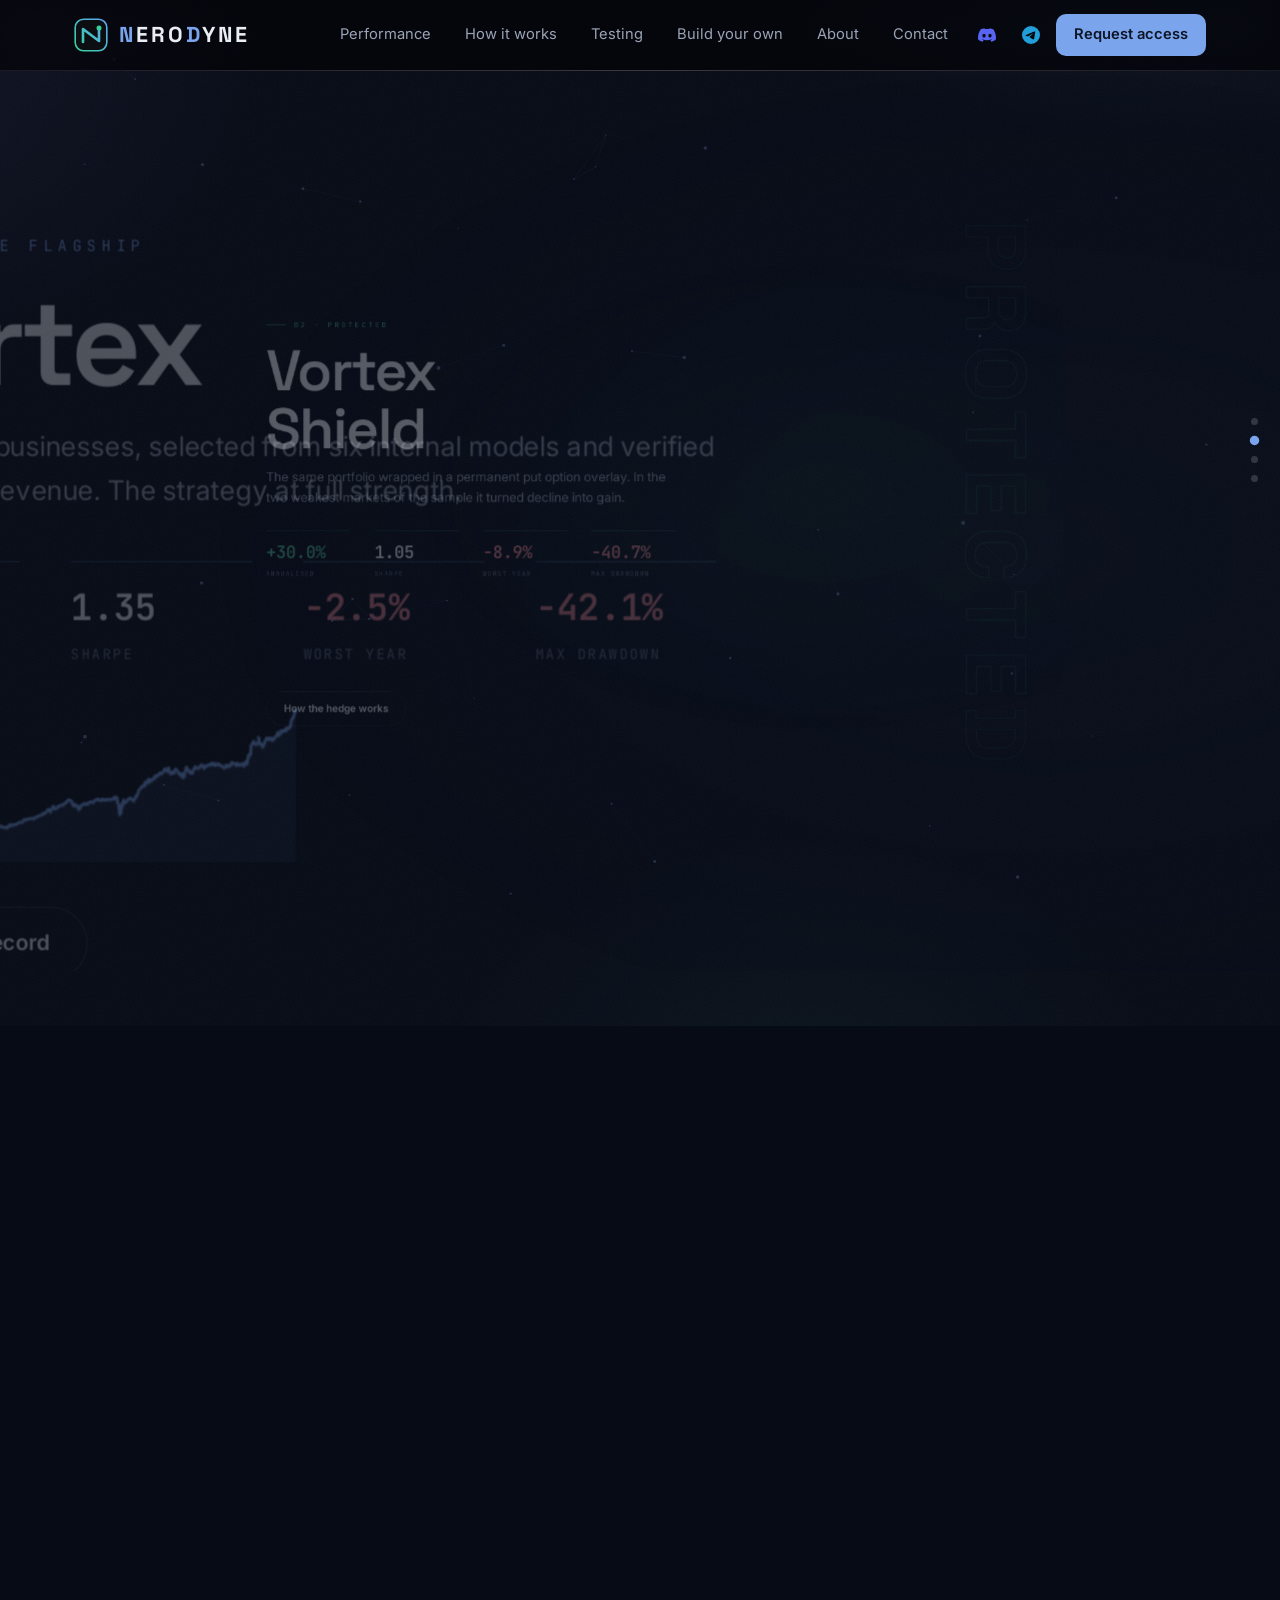
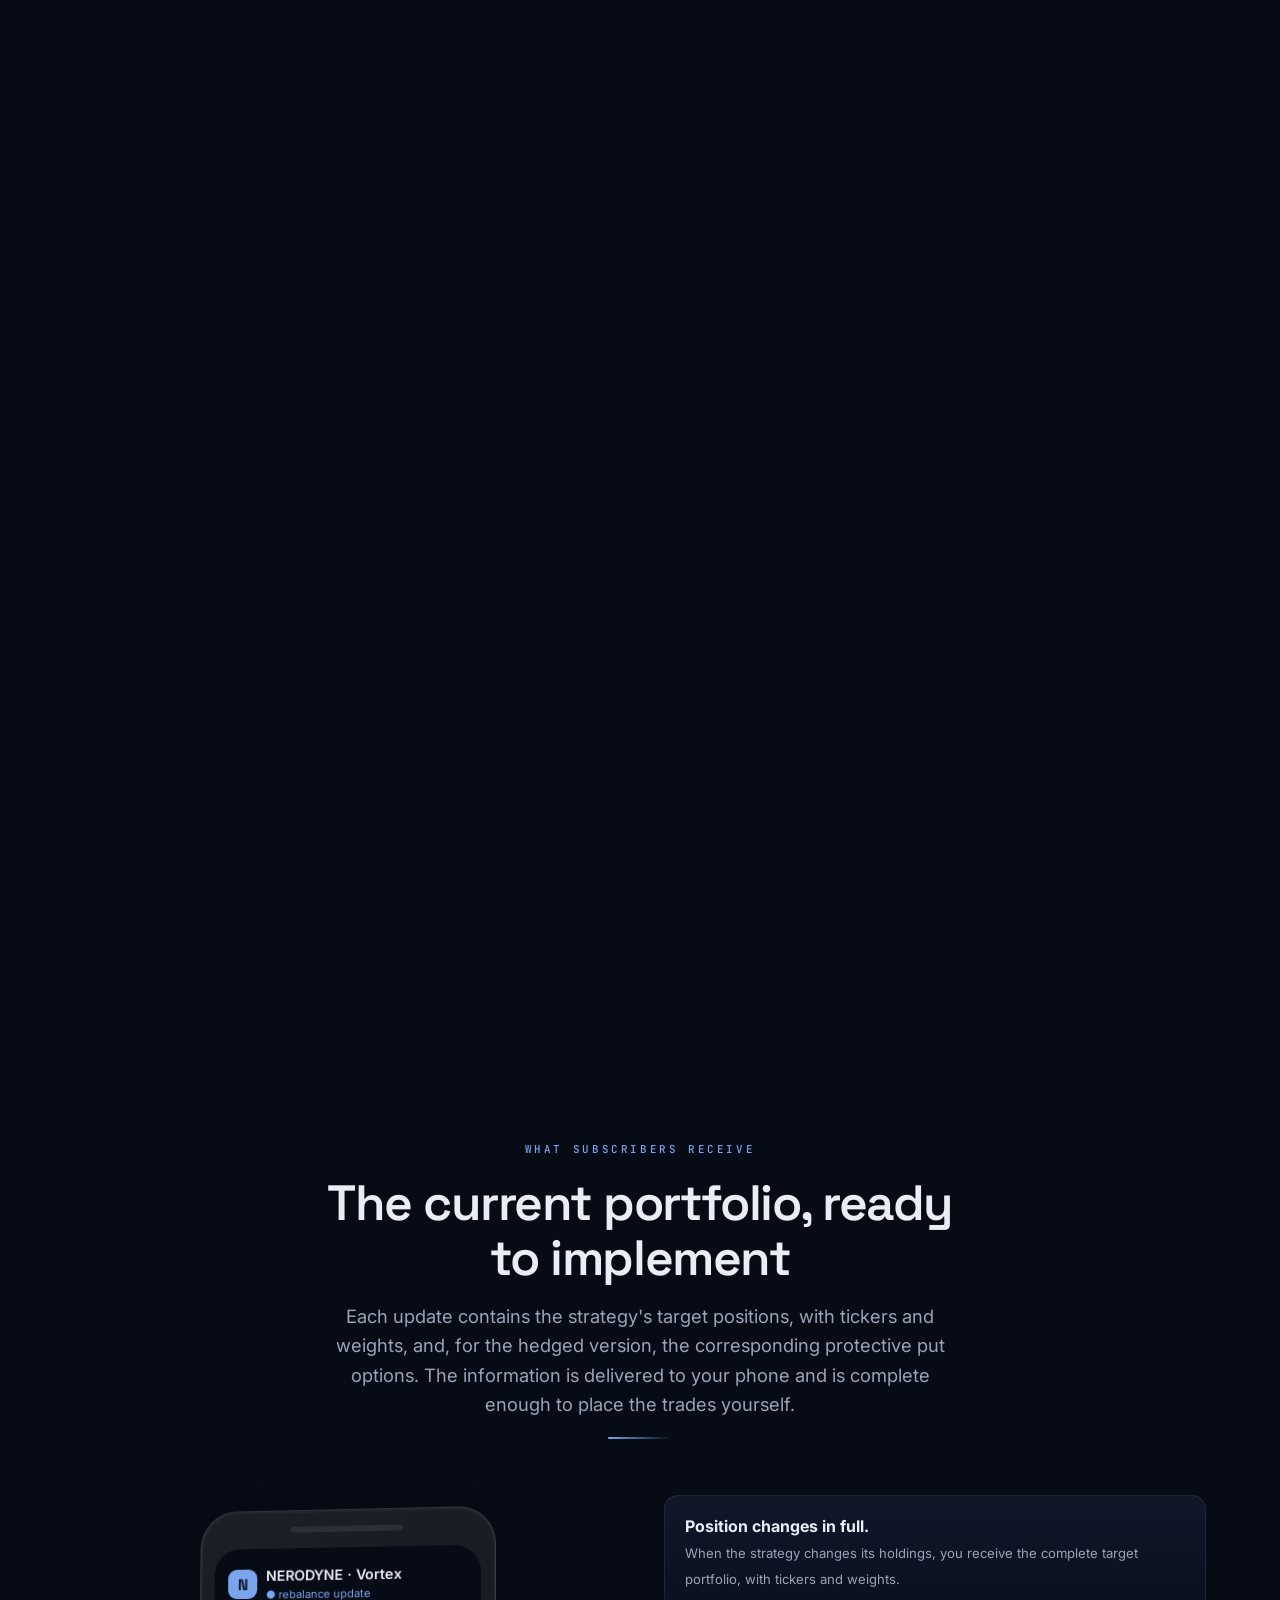
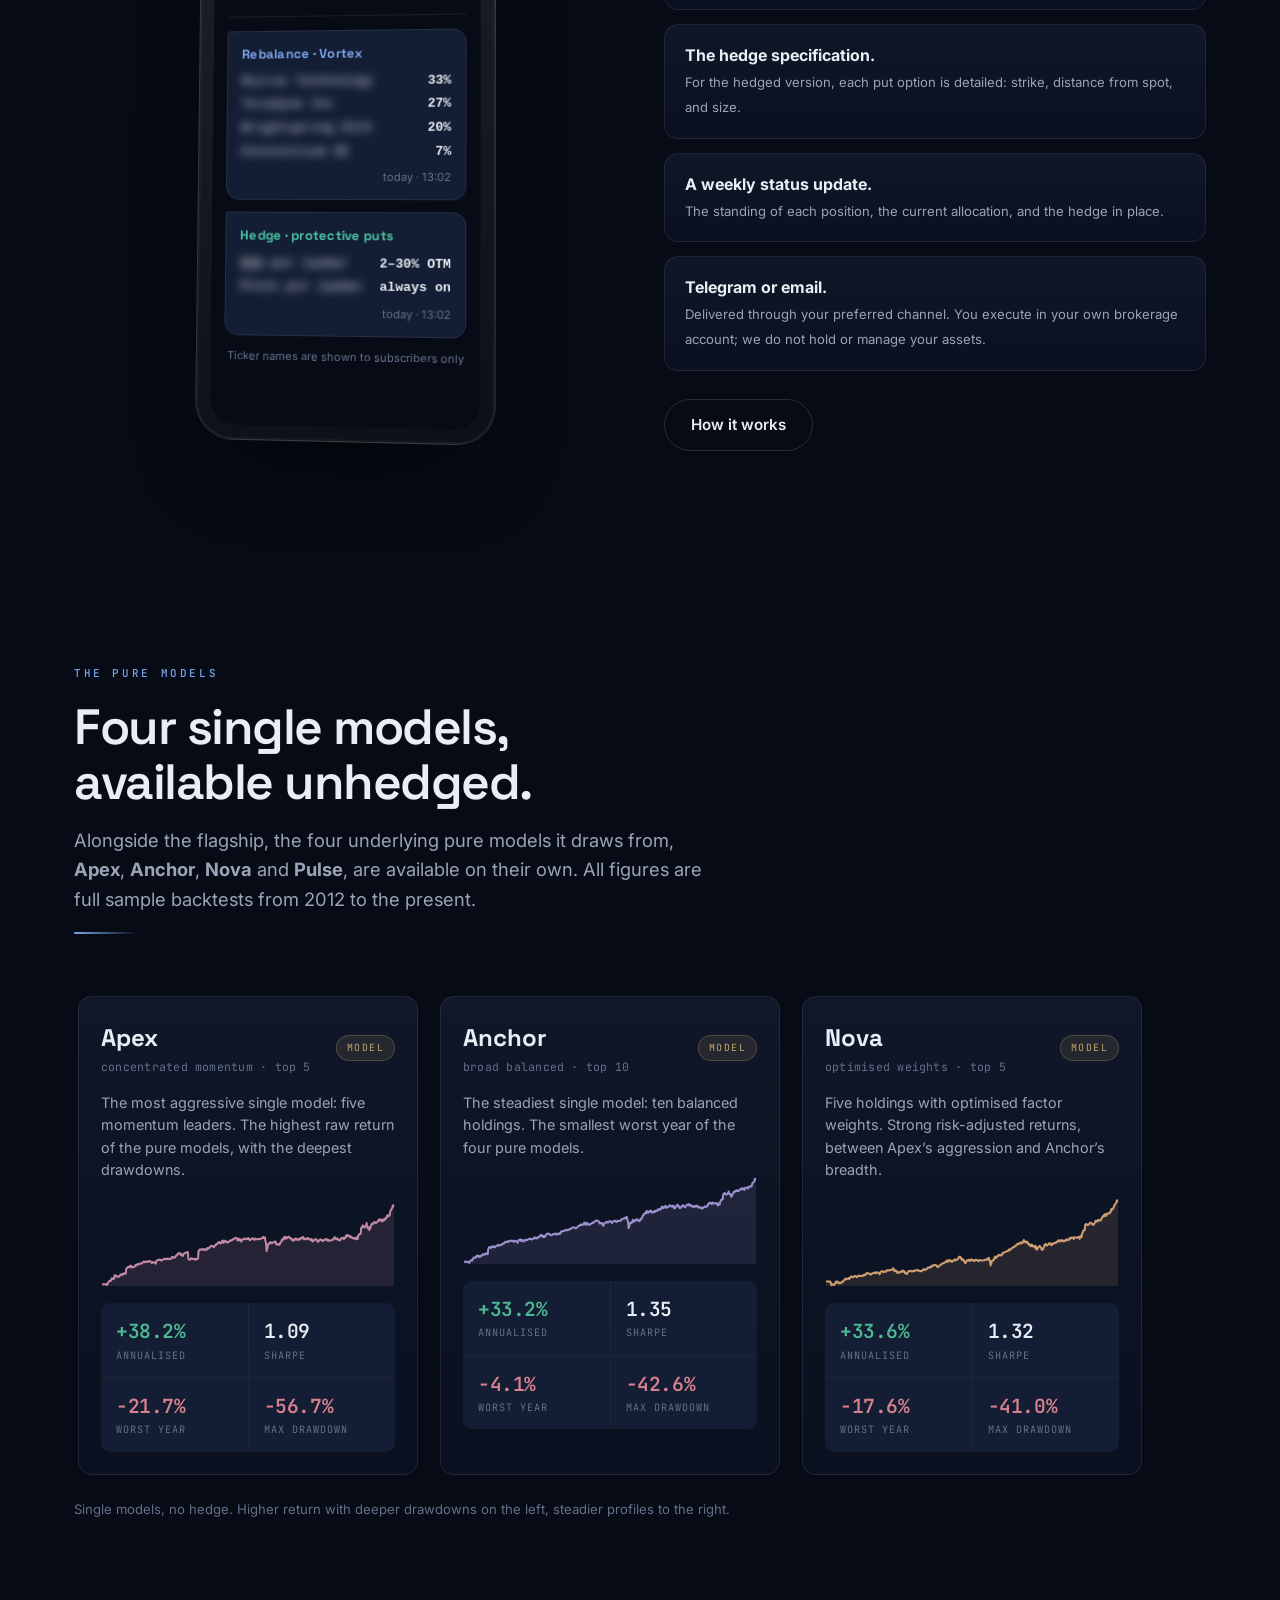
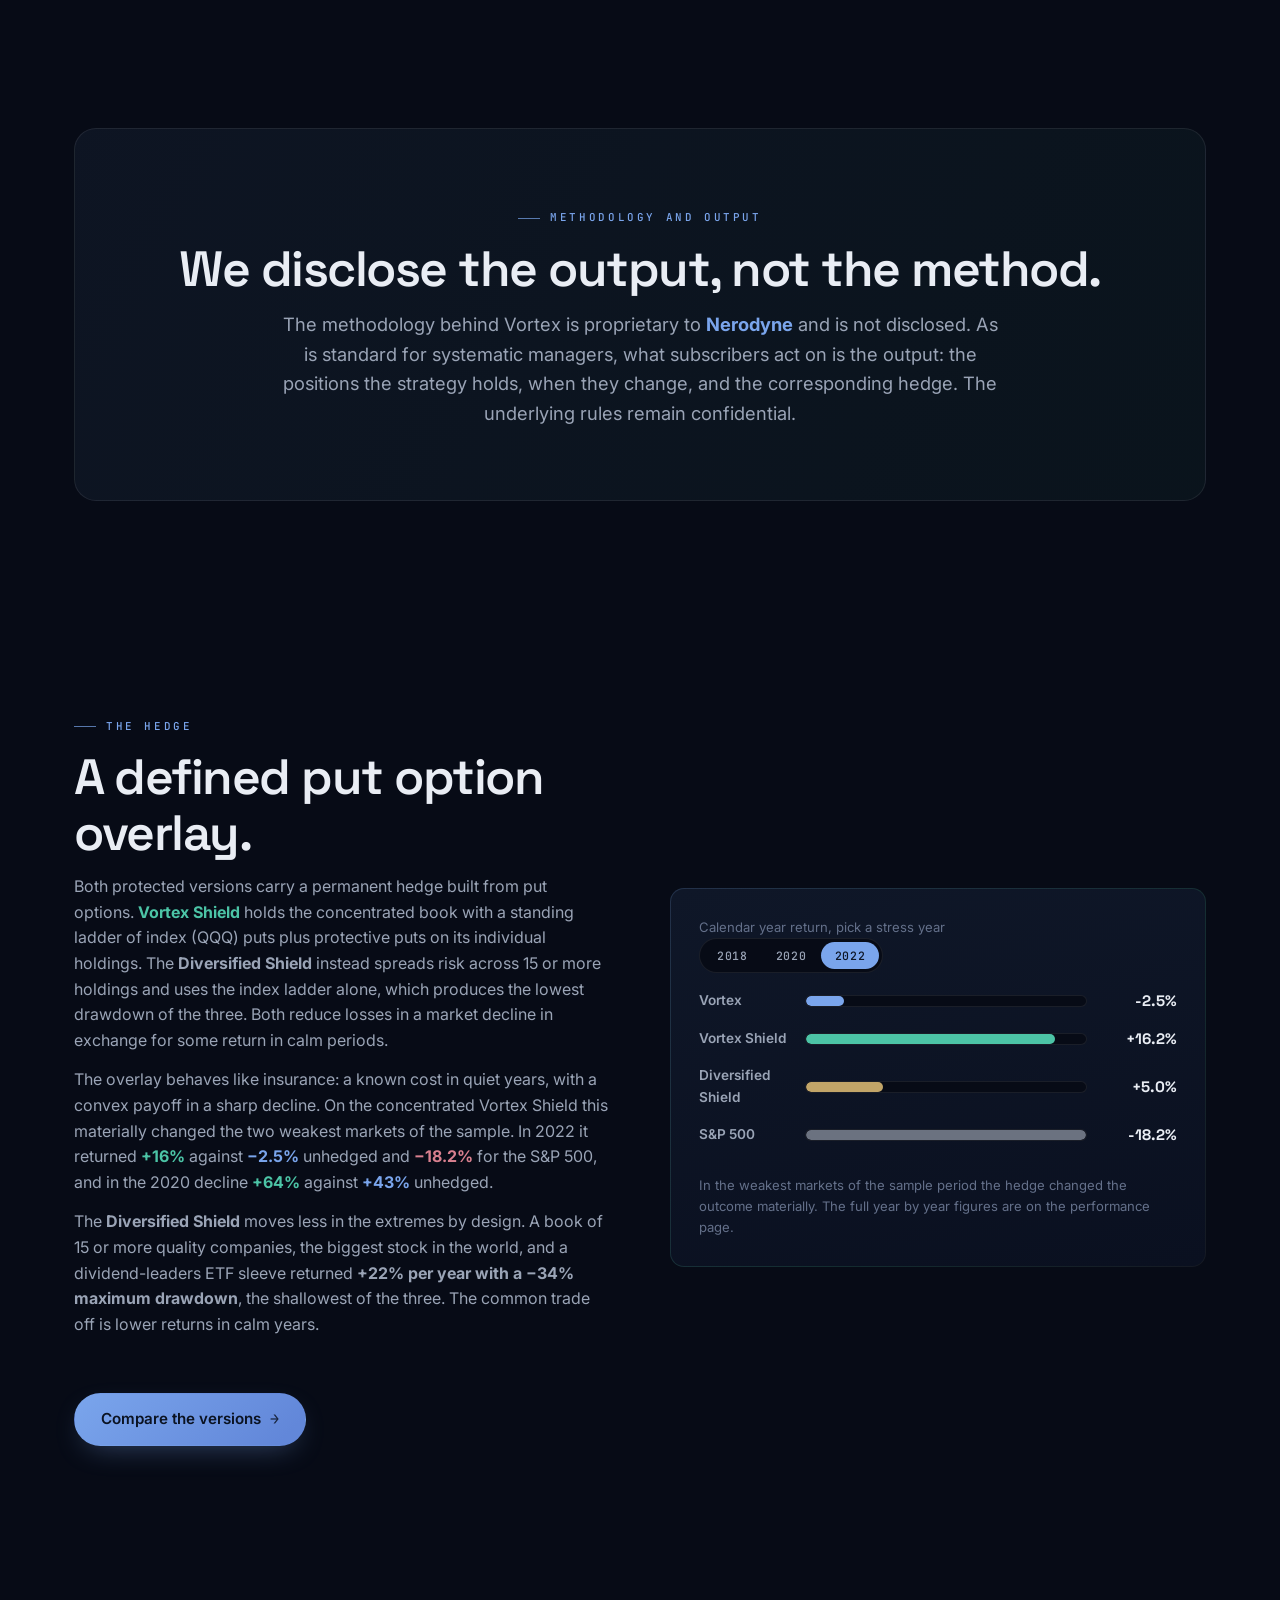
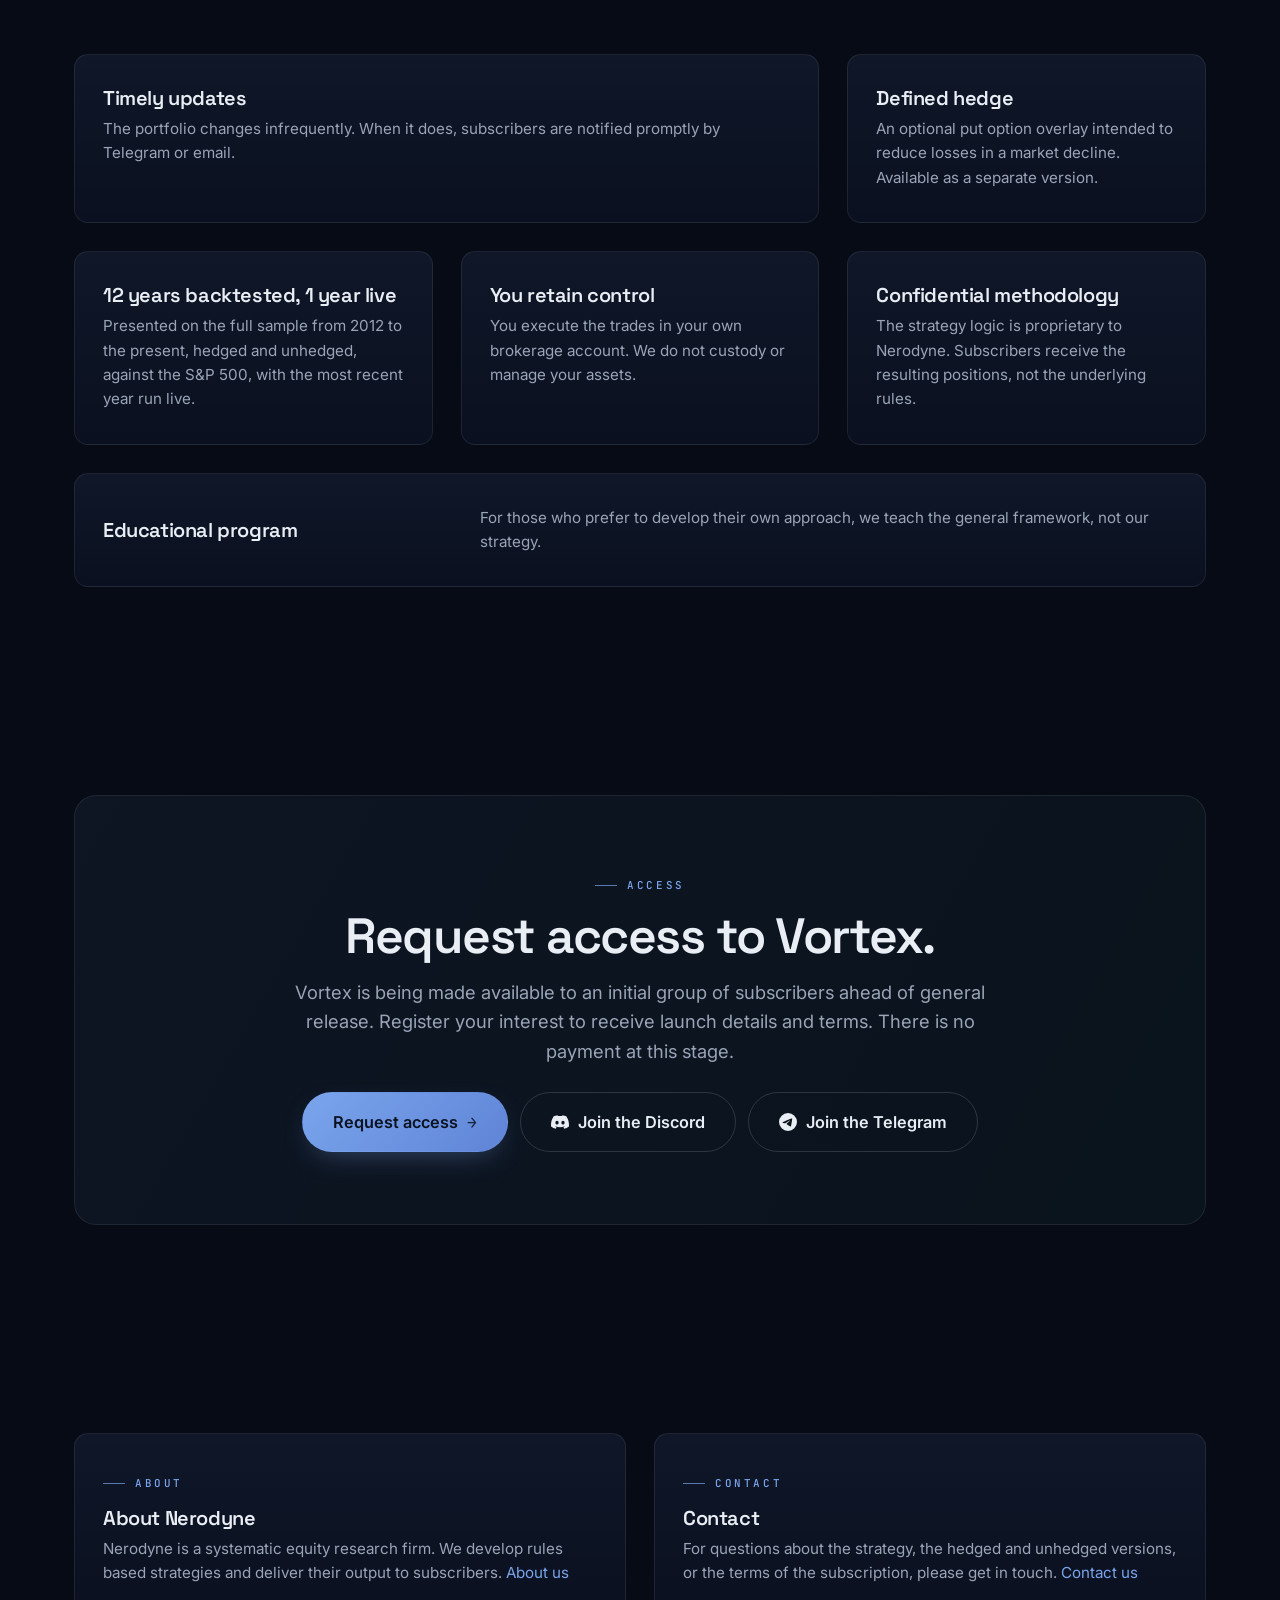
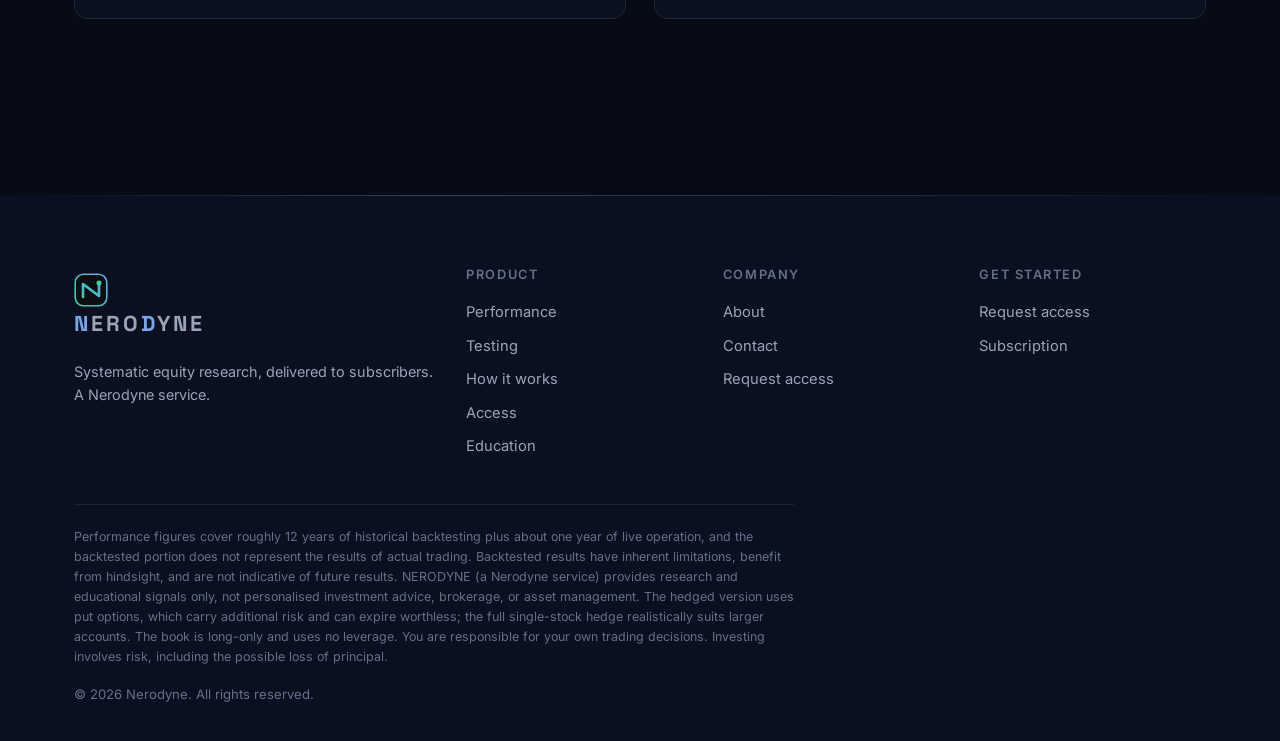
==== commit ba933f43: "Fly-through polish: inertial camera, compact readable hero, site-wide constellation, word watermarks" ====
--- a/index.html
+++ b/index.html
@@ -7,7 +7,7 @@
 <meta name="description" content="NERODYNE runs systematic equity models built by Nerodyne: 12 years backtested and now one year live. When a model changes its holdings or hedge, you get the exact moves on your phone.">
 <link rel="preconnect" href="https://fonts.googleapis.com">
 <link href="https://fonts.googleapis.com/css2?family=Inter:wght@400;500;600&family=Space+Grotesk:wght@500;600;700&family=JetBrains+Mono:wght@400;500;600&display=swap" rel="stylesheet">
-<link rel="stylesheet" href="css/style-v6.css">
+<link rel="stylesheet" href="css/style-v7.css">
 <link rel="icon" href="assets/logo.svg">
 </head>
 <body>
@@ -37,7 +37,6 @@
 <div class="zoom-track" id="zoomTrack">
 <div class="zoom-stage">
 <section class="scene hero">
-  <canvas id="heroFx" class="hero-fx"></canvas>
   <div class="scroll-cue">Scroll</div>
   <div class="hero-grid container">
     <div>
@@ -88,7 +87,7 @@
 
 <!-- THE MODEL JOURNEY -->
 <section class="scene chapter" data-ch="vortex">
-  <div class="ch-num">01</div>
+  <div class="ch-num">Growth</div>
   <div class="container ch-inner">
     <span class="ch-idx">01 &middot; The flagship</span>
     <h2 class="ch-title">Vortex</h2>
@@ -100,7 +99,7 @@
 </section>
 
 <section class="scene chapter" data-ch="shield">
-  <div class="ch-num">02</div>
+  <div class="ch-num">Protected</div>
   <div class="container ch-inner">
     <span class="ch-idx">02 &middot; Protected</span>
     <h2 class="ch-title">Vortex<br>Shield</h2>
@@ -112,7 +111,7 @@
 </section>
 
 <section class="scene chapter" data-ch="diversified">
-  <div class="ch-num">03</div>
+  <div class="ch-num">Steady</div>
   <div class="container ch-inner">
     <span class="ch-idx">03 &middot; Steady</span>
     <h2 class="ch-title">Diversified<br>Shield</h2>
@@ -278,7 +277,7 @@
 <script src="js/chart.umd.min.js"></script>
 <script src="data/performance.js"></script>
 <script src="js/charts-v7.js"></script>
-<script src="js/main-v5.js"></script>
+<script src="js/main-v6.js"></script>
 <script>NERODYNE.hero('heroChart','heroToggle'); NERODYNE.journey(); NERODYNE.modelCards('modelScroller','pure'); NERODYNE.bearBars('bearBars','bearPick');</script>
 </body>
 </html>
--- a/css/style-v7.css
+++ b/css/style-v7.css
@@ -0,0 +1,735 @@
+/* ===========================================================================
+   NERODYNE — systematic equity research website
+   Dark, restrained, professional. Muted teal/steel-blue/brass palette.
+   =========================================================================== */
+
+:root {
+  --bg:        #070b16;   /* deep space navy */
+  --bg-2:      #0a1020;
+  --panel:     #0f1728;
+  --panel-2:   #131d33;
+  --border:    rgba(255,255,255,.08);
+  --border-2:  rgba(255,255,255,.14);
+  --text:      #e9edf4;
+  --muted:     #9aa4b6;
+  --faint:     #64708a;
+  --accent:    #7aa5ec;   /* electric refined blue — brand / CTA / flagship line */
+  --accent-2:  #4cc4a6;  /* teal — hedged line */
+  --violet:    #8f86e0;   /* tertiary, gradients only */
+  --up:        #4db892;   /* positive numbers only */
+  --spy:       #6b7280;
+  --gold:      #c2a568;   /* muted brass */
+  --danger:    #d9808f;
+  --glow:      0 10px 34px rgba(0,0,0,.35);
+  --radius:    14px;
+  --radius-sm: 10px;
+  --maxw:      1180px;
+  --font:      'Inter', -apple-system, BlinkMacSystemFont, 'Segoe UI', Roboto, sans-serif;
+  --mono:      'JetBrains Mono', ui-monospace, 'SF Mono', Menlo, monospace;
+  --display:   'Space Grotesk', var(--font);
+}
+
+* { box-sizing: border-box; margin: 0; padding: 0; }
+html { scroll-behavior: smooth; overscroll-behavior: none; }
+body {
+  font-family: var(--font);
+  background: var(--bg);
+  color: var(--text);
+  line-height: 1.6;
+  -webkit-font-smoothing: antialiased;
+  overflow-x: hidden;
+  overscroll-behavior: none;
+}
+a { color: inherit; text-decoration: none; }
+img, svg { display: block; }
+/* horizontal padding only — must NOT zero out the vertical padding that `section` sets */
+.container { width: 100%; max-width: var(--maxw); margin: 0 auto; padding-inline: 24px; }
+
+/* ambient background — slow three-tone aurora mesh */
+body::before {
+  content: ""; position: fixed; inset: -14%; z-index: -2; pointer-events: none;
+  background:
+    radial-gradient(900px 620px at 82% -6%,  rgba(122,165,236,.10), transparent 55%),
+    radial-gradient(720px 560px at 4%  16%,  rgba(143,134,224,.07), transparent 52%),
+    radial-gradient(680px 520px at 60% 108%, rgba(76,196,166,.05),  transparent 55%),
+    url("data:image/svg+xml,%3Csvg xmlns='http://www.w3.org/2000/svg' width='160' height='160'%3E%3Cfilter id='n'%3E%3CfeTurbulence type='fractalNoise' baseFrequency='.9' numOctaves='2' stitchTiles='stitch'/%3E%3CfeColorMatrix type='saturate' values='0'/%3E%3C/filter%3E%3Crect width='100%25' height='100%25' filter='url(%23n)' opacity='.045'/%3E%3C/svg%3E");
+  background-repeat: no-repeat, no-repeat, no-repeat, repeat;
+  animation: mesh-drift 46s ease-in-out infinite alternate;
+}
+@keyframes mesh-drift {
+  0%   { transform: translate3d(0,0,0) scale(1); }
+  100% { transform: translate3d(-1.6%,1.2%,0) scale(1.04); }
+}
+/* very fine grid, fading out below the fold */
+body::after {
+  content: ""; position: fixed; inset: 0; z-index: -1; pointer-events: none; opacity: .35;
+  background-image:
+    linear-gradient(rgba(255,255,255,.018) 1px, transparent 1px),
+    linear-gradient(90deg, rgba(255,255,255,.018) 1px, transparent 1px);
+  background-size: 72px 72px;
+  -webkit-mask-image: radial-gradient(ellipse 90% 55% at 50% 0%, #000 20%, transparent 72%);
+          mask-image: radial-gradient(ellipse 90% 55% at 50% 0%, #000 20%, transparent 72%);
+}
+@media (prefers-reduced-motion: reduce) {
+  body::before, .phone, .gradient-text { animation: none !important; }
+  .ticker-track { animation: none !important; }
+  .reveal { opacity: 1 !important; transform: none !important; }
+  .hero-fx { display: none !important; }
+}
+
+/* ---------- typography ---------- */
+h1,h2,h3,h4 { font-family: var(--display); font-weight: 600; line-height: 1.12; letter-spacing: -.02em; }
+h1 { font-size: clamp(2.6rem, 6.4vw, 4.9rem); line-height: 1.04; letter-spacing: -.035em; }
+h2 { font-size: clamp(1.9rem, 4.2vw, 3.1rem); letter-spacing: -.03em; }
+h3 { font-size: 1.25rem; }
+p  { color: var(--muted); }
+.eyebrow {
+  font-family: var(--mono); text-transform: uppercase; letter-spacing: .24em;
+  font-size: .68rem; color: var(--accent); font-weight: 500;
+  display: inline-flex; align-items: center; gap: 10px;
+}
+.eyebrow::before { content: ""; width: 22px; height: 1px; background: var(--accent); opacity: .7; }
+.section-head.center .eyebrow::after { content: ""; width: 22px; height: 1px; background: var(--accent); opacity: .7; }
+.lead { font-size: 1.15rem; color: var(--muted); max-width: 60ch; }
+.gradient-text {
+  background: linear-gradient(110deg, var(--accent), var(--violet) 45%, var(--accent-2) 90%);
+  background-size: 220% auto;
+  -webkit-background-clip: text; background-clip: text; color: transparent;
+  animation: text-sheen 14s ease-in-out infinite alternate;
+}
+@keyframes text-sheen { from { background-position: 0% center; } to { background-position: 100% center; } }
+
+/* ---------- header / nav ---------- */
+.site-header {
+  position: sticky; top: 0; z-index: 100;
+  backdrop-filter: blur(14px);
+  background: rgba(7,8,10,.72);
+  border-bottom: 1px solid var(--border);
+}
+.nav { display: flex; align-items: center; justify-content: space-between; height: 70px; }
+.logo { display: flex; align-items: center; gap: 11px; }
+.logo .mark { width: 34px; height: 34px; }
+.logo .word { font-family: var(--display); font-weight: 700; font-size: 1.35rem; letter-spacing: .14em; }
+.logo .word b { color: var(--accent); font-weight: 700; }
+.logo small { display:block; font-size:.55rem; letter-spacing:.34em; color: var(--faint); margin-top:-3px; }
+
+.nav-links { display: flex; align-items: center; gap: 6px; }
+.nav-links a {
+  padding: 9px 14px; border-radius: 9px; font-size: .92rem; color: var(--muted);
+  transition: color .2s, background .2s;
+}
+.nav-links a:hover, .nav-links a.active { color: var(--text); background: rgba(255,255,255,.05); }
+.nav-cta {
+  background: var(--accent) !important; color: #0d1526 !important; font-weight: 600;
+  padding: 9px 18px !important; border-radius: 10px !important;
+}
+.nav-cta:hover { filter: brightness(1.06); }
+.nav-social { display: inline-flex; align-items: center; justify-content: center; width: 38px; height: 38px; padding: 0 !important; border-radius: 9px; }
+.nav-social svg { width: 18px; height: 18px; display: block; }
+.nav-social.discord { color: #5865F2 !important; }
+.nav-social.telegram { color: #229ED9 !important; }
+.nav-social:hover { background: rgba(255,255,255,.06) !important; }
+.nav-social.discord:hover { color: #7782f7 !important; }
+.nav-social.telegram:hover { color: #3eb0e6 !important; }
+.hamburger { display: none; background: none; border: 0; color: var(--text); cursor: pointer; padding: 8px; }
+
+/* ---------- buttons ---------- */
+.btn {
+  display: inline-flex; align-items: center; gap: 9px; cursor: pointer;
+  font-family: var(--font); font-weight: 600; font-size: .95rem;
+  padding: 13px 26px; border-radius: 999px; border: 1px solid transparent; transition: .2s;
+}
+.btn-primary {
+  background: linear-gradient(135deg, var(--accent), #6287d9 90%);
+  color: #0b1322;
+  box-shadow: 0 10px 30px -12px rgba(122,165,236,.45);
+  transition: transform .25s cubic-bezier(.16,1,.3,1), box-shadow .25s, filter .2s;
+}
+.btn-primary:hover { transform: translateY(-2px); filter: brightness(1.07);
+  box-shadow: 0 16px 40px -12px rgba(122,165,236,.55); }
+.btn-primary:active { transform: translateY(0); }
+.btn-ghost { background: transparent; border-color: var(--border-2); color: var(--text); }
+.btn-ghost:hover { background: rgba(255,255,255,.05); border-color: var(--accent); }
+.btn-lg { padding: 16px 30px; font-size: 1.02rem; }
+.btn svg { flex: none; width: 18px; height: 18px; }
+
+/* ---------- sections ---------- */
+section { padding: 104px 0; }
+.section-head { max-width: 640px; margin-bottom: 56px; }
+.section-head.center { margin-left: auto; margin-right: auto; text-align: center; }
+.section-head h2 { margin: 14px 0 16px; }
+
+/* ---------- hero ---------- */
+.hero { padding-block: 70px 40px; }
+.hero-grid { display: grid; grid-template-columns: 1.05fr 1fr; gap: 56px; align-items: center; }
+.hero h1 { margin: 18px 0 20px; }
+.hero .lead { margin-bottom: 30px; }
+.hero-cta { display: flex; gap: 14px; flex-wrap: wrap; }
+.hero-stats { display: flex; gap: 34px; margin-top: 42px; flex-wrap: wrap; }
+.hero-stats .stat { border-top: 1px solid var(--border-2); padding-top: 14px; min-width: 148px; }
+.hero-stats .stat .num { font-family: var(--mono); font-size: 1.75rem; font-weight: 600; color: var(--text); letter-spacing: -.02em; }
+.hero-stats .stat .num.up { color: var(--up); }
+.hero-stats .stat .lbl { font-family: var(--mono); font-size: .66rem; color: var(--faint); text-transform: uppercase; letter-spacing: .14em; margin-top: 4px; }
+
+/* chart panel */
+.panel {
+  background: linear-gradient(180deg, var(--panel), var(--bg-2));
+  border: 1px solid var(--border); border-radius: var(--radius); padding: 22px;
+}
+.chart-card { position: relative; box-shadow: 0 30px 80px -40px rgba(0,0,0,.9); }
+.chart-card .chart-head { display: flex; justify-content: space-between; align-items: flex-start; margin-bottom: 12px; }
+.chart-card .chart-head .t { font-family: var(--display); font-weight: 600; }
+.live-dot {
+  display:inline-flex; align-items:center; gap:7px; font-size:.74rem; color: var(--accent);
+  text-transform: uppercase; letter-spacing: .12em;
+}
+.live-dot::before { content:""; width:8px; height:8px; border-radius:50%; background: var(--accent);
+  box-shadow: 0 0 0 0 rgba(109,151,211,.5); animation: pulse 2s infinite; }
+@keyframes pulse { 0%{box-shadow:0 0 0 0 rgba(109,151,211,.45);} 70%{box-shadow:0 0 0 9px rgba(109,151,211,0);} 100%{box-shadow:0 0 0 0 rgba(109,151,211,0);} }
+.chart-wrap { position: relative; height: 340px; }
+.chart-meta { display:flex; justify-content: space-between; margin-top: 12px; font-family: var(--mono); font-size: .72rem; color: var(--faint); }
+
+/* ---------- model cards / scroller ---------- */
+.models-scroller {
+  display: grid; grid-auto-flow: column; grid-auto-columns: minmax(340px, 1fr);
+  gap: 22px; overflow-x: auto; padding: 6px 4px 24px; scroll-snap-type: x mandatory;
+  scrollbar-width: thin; scrollbar-color: var(--border-2) transparent;
+}
+.models-scroller::-webkit-scrollbar { height: 8px; }
+.models-scroller::-webkit-scrollbar-thumb { background: var(--border-2); border-radius: 8px; }
+.model-card { scroll-snap-align: center; display: flex; flex-direction: column; gap: 16px; }
+.model-card .mc-head { display: flex; align-items: center; justify-content: space-between; }
+.model-card .mc-name { font-family: var(--display); font-size: 1.5rem; font-weight: 700; }
+.model-card .mc-tag { font-family: var(--mono); font-size: .72rem; color: var(--faint); letter-spacing: .02em; }
+.badge { font-family: var(--mono); font-size:.62rem; letter-spacing:.14em; text-transform:uppercase; padding:4px 10px; border-radius:999px;
+  background: rgba(194,165,104,.12); color: var(--gold); border: 1px solid rgba(194,165,104,.28); }
+
+.toggle {
+  display: inline-flex; background: var(--bg); border: 1px solid var(--border); border-radius: 999px; padding: 3px;
+}
+.toggle button {
+  border: 0; background: transparent; color: var(--muted); cursor: pointer; font-family: var(--font);
+  font-family: var(--mono); font-weight: 500; font-size: .72rem; text-transform: uppercase; letter-spacing: .06em;
+  padding: 6px 14px; border-radius: 999px; transition: .2s;
+}
+.toggle button.active { background: var(--accent); color: #0d1526; }
+.toggle button.active.hedged { background: var(--accent-2); color: #0d1526; }
+
+.mc-spark { height: 90px; position: relative; }
+.stat-grid { display: grid; grid-template-columns: 1fr 1fr; gap: 1px; background: var(--border); border-radius: var(--radius-sm); overflow: hidden; }
+.stat-grid .cell { background: var(--panel-2); padding: 13px 15px; }
+.stat-grid .cell .v { font-family: var(--mono); font-size: 1.22rem; font-weight: 600; letter-spacing: -.02em; }
+.stat-grid .cell .v.up { color: var(--up); } .stat-grid .cell .v.down { color: var(--danger); }
+.stat-grid .cell .k { font-family: var(--mono); font-size: .64rem; color: var(--faint); text-transform: uppercase; letter-spacing: .1em; }
+
+/* ---------- feature grid ---------- */
+.grid-3 { display: grid; grid-template-columns: repeat(3, 1fr); gap: 28px; }
+.grid-2 { display: grid; grid-template-columns: repeat(2, 1fr); gap: 28px; }
+.feature { padding: 32px 28px; }
+.feature .ic { width: 44px; height: 44px; border-radius: 12px; display: grid; place-items: center; margin-bottom: 18px;
+  background: rgba(109,151,211,.09); color: var(--accent); border: 1px solid rgba(109,151,211,.22);
+  font-size: 1.1rem; transition: background .3s; }
+.feature:hover .ic { background: rgba(109,151,211,.14); }
+.feature h3 { margin-bottom: 8px; }
+.feature p { font-size: .95rem; }
+
+/* steps */
+.steps { counter-reset: step; display: grid; gap: 18px; }
+.step { display: grid; grid-template-columns: 54px 1fr; gap: 20px; align-items: start; padding: 22px; }
+.step .n { counter-increment: step; width: 46px; height: 46px; border-radius: 50%; display: grid; place-items: center;
+  font-family: var(--display); font-weight: 700; color: var(--accent); border: 1px solid var(--accent); }
+.step .n::before { content: counter(step); }
+
+/* ---------- pricing ---------- */
+.price-cards { display: grid; grid-template-columns: repeat(3,1fr); gap: 22px; align-items: stretch; }
+.price-card { padding: 30px; display: flex; flex-direction: column; gap: 16px; position: relative; }
+.price-card.featured { border-color: var(--accent); box-shadow: var(--glow); }
+.price-card .amt { font-family: var(--display); font-size: 2.6rem; font-weight: 700; }
+.price-card .amt span { font-size: 1rem; color: var(--faint); font-weight: 400; }
+.price-card ul { list-style: none; display: grid; gap: 10px; margin: 4px 0; }
+.price-card li { font-size: .92rem; color: var(--muted); display: flex; gap: 10px; }
+.price-card li::before { content: "✓"; color: var(--accent); font-weight: 700; }
+.price-card li.not-included { color: var(--faint); text-decoration: line-through; text-decoration-color: rgba(251,113,133,.5); }
+.price-card li.not-included::before { content: "✗"; color: var(--danger); font-weight: 700; text-decoration: none; }
+.price-card .save { font-size: .8rem; color: var(--gold); }
+
+/* ---------- tables ---------- */
+.tbl { width: 100%; border-collapse: collapse; font-size: .92rem; }
+.tbl th, .tbl td { text-align: right; padding: 13px 14px; border-bottom: 1px solid var(--border); }
+.tbl th:first-child, .tbl td:first-child { text-align: left; }
+.tbl th { font-family: var(--mono); color: var(--faint); font-weight: 500; text-transform: uppercase; font-size: .66rem; letter-spacing: .1em; }
+.tbl td.up { color: var(--up); } .tbl td.down { color: var(--danger); }
+.tbl tr:hover td { background: rgba(255,255,255,.02); }
+
+/* ---------- forms ---------- */
+.form { display: grid; gap: 16px; max-width: 520px; }
+.form label { font-size: .85rem; color: var(--muted); display: grid; gap: 7px; }
+.form input, .form select, .form textarea {
+  background: var(--bg); border: 1px solid var(--border-2); color: var(--text);
+  padding: 13px 15px; border-radius: 10px; font-family: var(--font); font-size: .95rem; width: 100%;
+}
+.form input:focus, .form select:focus, .form textarea:focus { outline: none; border-color: var(--accent); }
+.radio-row { display: flex; gap: 12px; flex-wrap: wrap; }
+.email-card { background: var(--bg); border: 1px solid var(--border-2); border-radius: var(--radius-sm); padding: 22px; }
+.note { font-size: .82rem; color: var(--faint); }
+
+/* ---------- misc ---------- */
+.reveal { opacity: 0; transform: translateY(22px); transition: opacity .7s ease, transform .7s ease; }
+.reveal.in { opacity: 1; transform: none; }
+.pill { display:inline-block; font-size:.74rem; color:var(--muted); border:1px solid var(--border-2);
+  padding:5px 12px; border-radius:999px; }
+.divider { height:1px; background: var(--border); margin: 0 auto; max-width: var(--maxw); }
+.center { text-align: center; }
+.mt-s{margin-top:14px}.mt-m{margin-top:28px}.mt-l{margin-top:56px}
+
+/* page hero (inner pages) */
+.page-hero { padding-block: 64px 30px; }
+.page-hero h1 { font-size: clamp(2rem,5vw,3.2rem); margin-bottom: 14px; }
+
+/* CTA band */
+.cta-band { background: linear-gradient(120deg, rgba(109,151,211,.07), rgba(76,189,160,.05));
+  border: 1px solid var(--border); border-radius: 22px; padding: 72px 54px; text-align: center; }
+
+/* ---------- footer ---------- */
+.site-footer { border-top: 1px solid var(--border); padding: 72px 0 36px; margin-top: 72px; background: var(--bg-2); }
+.footer-grid { display: grid; grid-template-columns: 1.6fr 1fr 1fr 1fr; gap: 30px; }
+.footer-grid h4 { font-size: .8rem; text-transform: uppercase; letter-spacing: .12em; color: var(--faint); margin-bottom: 14px; font-family: var(--font); }
+.footer-grid a { display: block; color: var(--muted); font-size: .92rem; padding: 5px 0; }
+.footer-grid a:hover { color: var(--accent); }
+.disclaimer { font-size: .78rem; color: var(--faint); border-top: 1px solid var(--border); margin-top: 40px; padding-top: 22px; max-width: 90ch; }
+.copyright { color: var(--faint); font-size: .82rem; margin-top: 18px; }
+
+/* ===========================================================================
+   HIGH-END VISUAL LAYER — added in redesign
+   =========================================================================== */
+
+/* gradient hairline that sits under the sticky header — kept neutral */
+.site-header { position: sticky; }
+.site-header::after {
+  content:""; position:absolute; left:0; right:0; bottom:-1px; height:1px;
+  background: linear-gradient(90deg, transparent, rgba(255,255,255,.14), transparent);
+}
+
+/* ---------- ticker tape ---------- */
+.ticker {
+  border-top: 1px solid var(--border); border-bottom: 1px solid var(--border);
+  background: rgba(12,14,18,.6); overflow: hidden; padding: 11px 0;
+  -webkit-mask-image: linear-gradient(90deg, transparent, #000 6%, #000 94%, transparent);
+          mask-image: linear-gradient(90deg, transparent, #000 6%, #000 94%, transparent);
+}
+.ticker-track { display: inline-flex; gap: 38px; white-space: nowrap; animation: marquee 38s linear infinite; will-change: transform; }
+.ticker:hover .ticker-track { animation-play-state: paused; }
+.ticker .ti { font-family: var(--display); font-size: .92rem; letter-spacing: .02em; color: var(--muted); display:inline-flex; gap:9px; align-items:center; }
+.ticker .ti b { color: var(--text); font-weight: 600; }
+.ticker .ti .up { color: var(--up); } .ticker .ti .down { color: var(--danger); }
+.ticker .ti::before { content:"›"; color: var(--faint); }
+@keyframes marquee { from { transform: translateX(0); } to { transform: translateX(-50%); } }
+
+.hero { position: relative; }
+
+/* big animated counters */
+.num.count, .stat .num { font-variant-numeric: tabular-nums; }
+
+/* ---------- panels ---------- */
+.panel { position: relative; transition: transform .3s ease, border-color .3s, box-shadow .3s; }
+.panel.glow { border-color: transparent; background:
+  linear-gradient(170deg, var(--panel), var(--bg-2)) padding-box,
+  linear-gradient(140deg, rgba(109,151,211,.28), rgba(76,189,160,.2) 60%, rgba(255,255,255,.06)) border-box;
+  border: 1px solid transparent; }
+.feature:hover, .price-card:hover, .model-card:hover {
+  transform: translateY(-3px);
+  border-color: var(--border-2);
+  box-shadow: 0 18px 48px -24px rgba(0,0,0,.7);
+}
+
+/* ---------- phone mockup (shows a real signal alert) ---------- */
+.phone-wrap { display:flex; justify-content:center; perspective: 1400px; }
+.phone {
+  width: 300px; max-width: 86vw; border-radius: 38px; padding: 14px;
+  background: linear-gradient(165deg, #1b2027, #0d1016); border: 1px solid var(--border-2);
+  box-shadow: 0 40px 90px -40px rgba(0,0,0,.85), inset 0 0 0 2px rgba(255,255,255,.03);
+  transform: rotateY(-7deg) rotateX(3deg); transition: transform .5s ease;
+}
+.phone-wrap { animation: phone-float 7s ease-in-out infinite; }
+@keyframes phone-float {
+  0%, 100% { transform: translateY(0); }
+  50%      { transform: translateY(-12px); }
+}
+.phone:hover { transform: rotateY(-2deg) rotateX(1deg); }
+.phone .screen { background: var(--bg); border-radius: 26px; padding: 16px 14px; min-height: 480px; overflow:hidden; }
+.phone .notch { width: 42%; height: 6px; border-radius: 999px; background: #2a2f38; margin: 2px auto 16px; }
+.phone .app-top { display:flex; align-items:center; gap:9px; padding-bottom:12px; border-bottom:1px solid var(--border); margin-bottom:14px; }
+.phone .app-top .av { width:30px; height:30px; border-radius:9px; background: var(--accent); color:#0d1526; display:grid; place-items:center; font-family:var(--display); font-weight:700; }
+.phone .app-top .nm { font-weight:600; font-size:.9rem; } .phone .app-top .st { font-size:.7rem; color:var(--accent); }
+.bubble {
+  background: var(--panel-2); border:1px solid var(--border); border-radius: 14px; border-top-left-radius:4px;
+  padding: 13px 14px; margin-bottom: 12px; font-size: .82rem; line-height:1.5; animation: pop .5s both;
+}
+.bubble .bh { font-family:var(--display); font-weight:700; color: var(--accent); margin-bottom:6px; letter-spacing:.02em; }
+.bubble.b2 .bh { color: var(--accent-2); }
+.bubble code, .bubble .row { font-family: ui-monospace, 'SF Mono', Menlo, monospace; color: var(--text); }
+.bubble .row { display:flex; justify-content:space-between; padding:2px 0; color: var(--muted); align-items:center; }
+.bubble .row b { color: var(--text); }
+/* ticker name hidden behind a blur — the weight/size stays readable. */
+.bubble .tk { filter: blur(5px); -webkit-user-select: none; user-select: none; color: var(--text); }
+.bubble .locked { display:inline-flex; align-items:center; gap:6px; }
+.bubble .time { color: var(--faint); font-size:.7rem; text-align:right; margin-top:6px; }
+@keyframes pop { from { opacity:0; transform: translateY(10px) scale(.98); } to { opacity:1; transform:none; } }
+
+/* ---------- compare bars (model vs SPY) ---------- */
+.bars { display:grid; gap:14px; }
+.bar-row { display:grid; grid-template-columns: 92px 1fr 76px; align-items:center; gap:14px; }
+.bar-row .lab { font-size:.85rem; color: var(--muted); font-weight:600; }
+.bar-track { height: 12px; border-radius: 999px; background: var(--bg); border:1px solid var(--border); overflow:hidden; }
+.bar-fill { height:100%; width:0; border-radius:999px; transition: width 1.3s cubic-bezier(.2,.8,.2,1);
+  background: linear-gradient(90deg, var(--accent), var(--accent-2)); }
+.bar-fill.spy { background: var(--spy); }
+.bar-row .val { font-family: var(--display); font-weight:700; text-align:right; font-size:.95rem; }
+
+/* ---------- section heading flourish ---------- */
+.section-head .eyebrow { display:inline-block; }
+.kicker-line { width:46px; height:3px; border-radius:3px; background:linear-gradient(90deg,var(--accent),var(--accent-2)); margin:18px 0 0; }
+.section-head.center .kicker-line { margin-inline:auto; }
+
+/* badges variants */
+.badge.green { background: rgba(76,189,160,.12); color: var(--accent); border-color: rgba(76,189,160,.28); }
+.badge.blue  { background: rgba(125,157,217,.12); color: var(--accent-2); border-color: rgba(125,157,217,.28); }
+
+/* reveal — content approaches from depth: scale + blur zoom-in */
+.reveal { opacity:0; transform:scale(.93); filter:blur(10px);
+  transition: opacity .75s cubic-bezier(.16,1,.3,1), transform .75s cubic-bezier(.16,1,.3,1), filter .75s ease; }
+.reveal.in { opacity:1; transform:none; filter:blur(0); }
+.reveal[data-d="1"]{ transition-delay:.06s } .reveal[data-d="2"]{ transition-delay:.12s }
+.reveal[data-d="3"]{ transition-delay:.18s } .reveal[data-d="4"]{ transition-delay:.24s }
+.reveal[data-d="5"]{ transition-delay:.3s }
+
+/* ---------- responsive ---------- */
+@media (max-width: 920px) {
+  .phone { transform: none; }
+  .hero-grid, .grid-3, .grid-2, .price-cards, .footer-grid { grid-template-columns: 1fr; }
+  .nav-links { position: fixed; inset: 70px 0 auto 0; flex-direction: column; align-items: stretch;
+    background: var(--bg-2); border-bottom: 1px solid var(--border); padding: 14px; gap: 4px;
+    transform: translateY(-130%); transition: transform .3s; }
+  .nav-links.open { transform: none; }
+  .nav-links a { padding: 13px; }
+  .hamburger { display: block; }
+  .price-cards { gap: 16px; }
+  .footer-grid { gap: 10px; }
+}
+
+/* ===========================================================================
+   PREMIUM POLISH LAYER
+   =========================================================================== */
+
+/* ── page load ── */
+@keyframes page-in { from { opacity:0; } to { opacity:1; } }
+body { animation: page-in .6s ease both; }
+
+/* ── custom thin scrollbar ── */
+::-webkit-scrollbar { width:4px; }
+::-webkit-scrollbar-track { background:transparent; }
+::-webkit-scrollbar-thumb { background:rgba(255,255,255,.13); border-radius:2px; }
+::-webkit-scrollbar-thumb:hover { background:rgba(255,255,255,.25); }
+* { scrollbar-width:thin; scrollbar-color:rgba(255,255,255,.13) transparent; }
+
+/* ── header glass upgrade ── */
+.site-header {
+  backdrop-filter:blur(22px) saturate(1.9);
+  -webkit-backdrop-filter:blur(22px) saturate(1.9);
+  background:rgba(4,5,10,.78);
+}
+
+/* ── kicker line ── */
+.kicker-line {
+  width:64px; height:2px; border-radius:2px;
+  background:linear-gradient(90deg, var(--accent), transparent);
+}
+
+/* ── nav active line ── */
+.nav-links a.active { box-shadow:inset 0 -2px 0 var(--accent); }
+
+/* ── badge colours ── */
+.badge { background:rgba(194,165,104,.12); color:var(--gold); border-color:rgba(194,165,104,.28); }
+.badge.green { background:rgba(76,189,160,.12); color:var(--accent); border-color:rgba(76,189,160,.28); }
+.badge.blue  { background:rgba(125,157,217,.12); color:var(--accent-2); border-color:rgba(125,157,217,.28); }
+
+/* ── price card featured ring ── */
+.price-card.featured { border-color:rgba(109,151,211,.4); box-shadow:0 14px 40px -24px rgba(0,0,0,.6); }
+
+/* ── model card description ── */
+.model-card .mc-desc { font-size:.9rem; color:var(--muted); line-height:1.55; margin:0; }
+
+
+/* ===========================================================================
+   FUTURIST LAYER — pointer-lit borders, hero constellation, scroll progress
+   =========================================================================== */
+
+/* content layering (header keeps its own sticky positioning) */
+section, footer { position: relative; z-index: 1; }
+
+/* scroll progress hairline under the header */
+.scroll-progress {
+  position: fixed; top: 0; left: 0; height: 2px; width: 0; z-index: 200;
+  background: linear-gradient(90deg, var(--accent), var(--violet) 60%, var(--accent-2));
+  box-shadow: 0 0 12px rgba(122,165,236,.55);
+  pointer-events: none;
+}
+
+/* pointer-lit border on panels — light traces the edge, never fills the card */
+.panel::after {
+  content: ""; position: absolute; inset: -1px; border-radius: inherit; padding: 1px;
+  background: radial-gradient(280px circle at var(--mx,-300px) var(--my,-300px),
+              rgba(122,165,236,.55), rgba(143,134,224,.25) 45%, transparent 70%);
+  -webkit-mask: linear-gradient(#000 0 0) content-box, linear-gradient(#000 0 0);
+  -webkit-mask-composite: xor; mask-composite: exclude;
+  opacity: 0; transition: opacity .35s; pointer-events: none;
+}
+.panel:hover::after { opacity: 1; }
+
+/* hero constellation canvas */
+.hero-fx { position: absolute; inset: 0; z-index: 0; pointer-events: none; opacity: .55; }
+.hero-grid { position: relative; z-index: 1; }
+
+/* hero chart panel: ambient bloom */
+.chart-card { box-shadow: 0 30px 80px -40px rgba(0,0,0,.9), 0 0 90px -30px rgba(122,165,236,.18); }
+
+/* stat cells: quiet lift on hover */
+.stat-grid .cell { transition: background .25s; }
+.stat-grid .cell:hover { background: #182541; }
+
+/* nav links: sliding underline */
+.nav-links a { position: relative; }
+.nav-links a:not(.nav-cta):not(.nav-social)::after {
+  content: ""; position: absolute; left: 14px; right: 14px; bottom: 6px; height: 1.5px;
+  background: linear-gradient(90deg, var(--accent), var(--accent-2));
+  transform: scaleX(0); transform-origin: left; transition: transform .3s cubic-bezier(.16,1,.3,1);
+}
+.nav-links a:not(.nav-cta):not(.nav-social):hover::after { transform: scaleX(1); }
+
+/* selection + focus */
+::selection { background: rgba(122,165,236,.35); color: var(--text); }
+:focus-visible { outline: 2px solid var(--accent); outline-offset: 2px; border-radius: 4px; }
+
+/* footer hairline */
+.site-footer { border-top: 1px solid transparent; background:
+  linear-gradient(var(--bg-2), var(--bg-2)) padding-box,
+  linear-gradient(90deg, transparent, rgba(122,165,236,.35), rgba(143,134,224,.25), transparent) border-box; }
+
+@media (prefers-reduced-motion: reduce) {
+  .scroll-progress { display: none; }
+  .panel::after { display: none; }
+}
+
+
+/* ===========================================================================
+   MODERN PASS — terminal chart frame, bento grid, picker, arrow CTAs
+   =========================================================================== */
+
+/* primary CTAs get a nudging arrow */
+.btn-primary::after { content: "→"; font-family: var(--mono); opacity: .85;
+  transition: transform .25s cubic-bezier(.16,1,.3,1); }
+.btn-primary:hover::after { transform: translateX(4px); }
+
+/* terminal window bar on the hero chart */
+.term-bar { display: flex; align-items: center; gap: 7px; margin: -4px 0 14px; }
+.term-bar span { width: 9px; height: 9px; border-radius: 50%; background: var(--border-2); }
+.term-bar span:nth-child(1) { background: rgba(217,128,143,.55); }
+.term-bar span:nth-child(2) { background: rgba(194,165,104,.55); }
+.term-bar span:nth-child(3) { background: rgba(77,184,146,.55); }
+.term-bar em { font-family: var(--mono); font-style: normal; font-size: .68rem;
+  letter-spacing: .12em; color: var(--faint); margin-left: 8px; text-transform: uppercase; }
+
+/* hero chart range selector */
+.range-row { display: flex; justify-content: flex-end; margin-top: 10px; }
+
+/* bento layout for the feature grid */
+.bento .feature:nth-child(1) { grid-column: span 2; }
+.bento .feature:nth-child(6) { grid-column: 1 / -1; display: grid;
+  grid-template-columns: 1fr 2fr; gap: 6px 28px; align-items: center; }
+.bento .feature:nth-child(6) h3 { margin: 0; }
+.bento .feature:nth-child(6) p { grid-column: 2; grid-row: 1; }
+@media (max-width: 920px) {
+  .bento .feature:nth-child(1), .bento .feature:nth-child(6) { grid-column: auto; display: block; }
+}
+
+/* risk-profile picker */
+.picker { display: flex; gap: 10px; flex-wrap: wrap; margin-bottom: 26px; }
+.picker button {
+  font-family: var(--mono); font-size: .74rem; letter-spacing: .08em; text-transform: uppercase;
+  color: var(--muted); background: transparent; border: 1px solid var(--border-2);
+  border-radius: 999px; padding: 9px 18px; cursor: pointer; transition: .25s;
+}
+.picker button:hover { color: var(--text); border-color: var(--accent); }
+.picker button.active { color: #0d1526; background: var(--accent); border-color: var(--accent); }
+
+/* picked model card highlight */
+.model-card { transition: transform .3s ease, border-color .3s, box-shadow .3s; }
+.model-card.picked { border-color: rgba(122,165,236,.55);
+  box-shadow: 0 24px 60px -28px rgba(0,0,0,.8), 0 0 0 1px rgba(122,165,236,.35), 0 0 44px -18px rgba(122,165,236,.45); }
+
+
+/* investment calculator */
+.calc-row { display: flex; align-items: center; gap: 18px; flex-wrap: wrap; margin: 14px 0 18px; }
+.calc-row label { font-size: .9rem; color: var(--muted); }
+.calc-input { display: inline-flex; align-items: center; gap: 8px;
+  background: var(--bg); border: 1px solid var(--border-2); border-radius: 12px; padding: 10px 16px; }
+.calc-input span { font-family: var(--mono); color: var(--faint); }
+.calc-input input { background: transparent; border: 0; outline: none; color: var(--text);
+  font-family: var(--mono); font-size: 1.05rem; width: 130px; }
+.calc-input:focus-within { border-color: var(--accent); }
+.calc-grid { grid-template-columns: repeat(4, 1fr); }
+@media (max-width: 920px) { .calc-grid { grid-template-columns: 1fr 1fr; } }
+
+/* the CTA arrow belongs on real CTAs, not on selector pills */
+#modelSelect .btn-primary::after { content: none; }
+#modelSelect .btn-primary { transform: none !important; }
+
+
+/* ===========================================================================
+   CINEMATIC LAYER — full-screen hero, scroll journey, snap, scroll cue
+   =========================================================================== */
+
+html { scroll-snap-type: y proximity; }
+
+/* full-viewport hero with a scroll cue */
+.hero { min-height: 100svh; display: flex; align-items: center; scroll-snap-align: start; padding-block: 90px 110px; }
+.hero > .hero-grid { width: 100%; }
+.scroll-cue {
+  position: absolute; left: 50%; bottom: 26px; transform: translateX(-50%);
+  display: flex; flex-direction: column; align-items: center; gap: 10px;
+  font-family: var(--mono); font-size: .62rem; letter-spacing: .3em; color: var(--faint);
+  text-transform: uppercase; pointer-events: none;
+}
+.scroll-cue::after {
+  content: ""; width: 1px; height: 42px;
+  background: linear-gradient(var(--accent), transparent);
+  animation: cue-drop 2.2s ease-in-out infinite;
+}
+@keyframes cue-drop {
+  0%   { transform: scaleY(0); transform-origin: top; opacity: 0; }
+  35%  { transform: scaleY(1); opacity: 1; }
+  100% { transform: scaleY(1) translateY(14px); opacity: 0; }
+}
+
+/* the model journey: three full-screen chapters */
+.chapter {
+  min-height: 100svh; display: flex; align-items: center;
+  position: relative; overflow: hidden; padding: 0;
+  scroll-snap-align: start;
+}
+.chapter[data-ch="vortex"]      { --ch: var(--accent);   --ch-rgb: 122,165,236; }
+.chapter[data-ch="shield"]      { --ch: var(--accent-2); --ch-rgb: 76,196,166; }
+.chapter[data-ch="diversified"] { --ch: var(--gold);     --ch-rgb: 194,165,104; }
+.chapter::before {
+  content: ""; position: absolute; inset: 0; pointer-events: none;
+  background: radial-gradient(1100px 640px at 72% 50%, rgba(var(--ch-rgb), .09), transparent 62%);
+}
+.ch-num {
+  position: absolute; right: 3vw; top: 50%; transform: translateY(-50%);
+  font-family: var(--display); font-weight: 700; line-height: 1;
+  font-size: clamp(5.5rem, 10vw, 9.5rem); color: transparent;
+  -webkit-text-stroke: 1.5px rgba(var(--ch-rgb), .2);
+  text-transform: uppercase; letter-spacing: .12em;
+  writing-mode: vertical-rl; text-orientation: mixed;
+  pointer-events: none; user-select: none; will-change: transform, opacity;
+}
+.ch-inner { position: relative; z-index: 1; will-change: transform, opacity; }
+.ch-idx {
+  font-family: var(--mono); font-size: .68rem; letter-spacing: .3em;
+  text-transform: uppercase; color: var(--ch); display: inline-flex; align-items: center; gap: 12px;
+}
+.ch-idx::before { content: ""; width: 30px; height: 1px; background: var(--ch); }
+.ch-title {
+  font-size: clamp(2.8rem, 7vw, 5.4rem);
+  letter-spacing: -.03em; line-height: 1.02; margin: 16px 0 14px;
+}
+.ch-line { font-size: 1.2rem; color: var(--muted); max-width: 52ch; }
+.ch-stats { display: flex; gap: 36px; flex-wrap: wrap; margin: 34px 0 30px; }
+.ch-stats .stat { border-top: 1px solid rgba(var(--ch-rgb), .35); padding-top: 12px; min-width: 128px; }
+.ch-stats .num { font-family: var(--mono); font-size: 1.6rem; font-weight: 600; color: var(--text); }
+.ch-stats .num.up { color: var(--up); } .ch-stats .num.down { color: var(--danger); }
+.ch-stats .lbl { font-family: var(--mono); font-size: .62rem; color: var(--faint);
+  text-transform: uppercase; letter-spacing: .14em; margin-top: 4px; }
+.ch-spark { height: 110px; max-width: 560px; margin-bottom: 30px; position: relative; }
+.ch-cta { display: flex; gap: 14px; flex-wrap: wrap; }
+
+@media (max-width: 920px) {
+  .hero { min-height: auto; padding-block: 70px 60px; }
+  .scroll-cue { display: none; }
+  .chapter { min-height: auto; padding: 80px 0; }
+  .ch-num { font-size: 5rem; right: 2vw; opacity: .55; }
+  html { scroll-snap-type: none; }
+}
+@media (prefers-reduced-motion: reduce) {
+  html { scroll-snap-type: none; }
+  .scroll-cue::after { animation: none; }
+  .phone-wrap { animation: none; }
+  .ch-inner, .ch-num { transform: none !important; opacity: 1 !important; }
+}
+
+
+/* ===========================================================================
+   Z-AXIS FLY-THROUGH — scroll dollies the camera through full-screen scenes.
+   Progressive enhancement: without .zoom-on (no JS, mobile, reduced motion)
+   the scenes are ordinary stacked sections.
+   =========================================================================== */
+
+.scene { position: relative; }
+.scene.hero { min-height: 100svh; display: flex; align-items: center; }
+
+.zoom-on .zoom-track { position: relative; }
+.zoom-on .zoom-stage {
+  position: sticky; top: 0; height: 100svh; overflow: hidden;
+  perspective: 1300px; perspective-origin: 50% 42%;
+}
+.zoom-on .scene {
+  position: absolute; inset: 0; display: flex; align-items: center;
+  min-height: 0; padding: 0; will-change: transform, opacity;
+  transform-style: preserve-3d; backface-visibility: hidden;
+}
+.zoom-on .scene.hero { padding: 0; }
+.zoom-on .scene .scroll-cue { bottom: 32px; }
+.zoom-on .scene.chapter { min-height: 0; }
+
+/* scene progress dots (right edge, homepage fly-through) */
+.scene-dots {
+  position: fixed; right: 22px; top: 50%; transform: translateY(-50%);
+  display: none; flex-direction: column; gap: 12px; z-index: 90;
+}
+.zoom-on .scene-dots { display: flex; }
+.scene-dots span {
+  width: 7px; height: 7px; border-radius: 50%;
+  background: rgba(255,255,255,.16); transition: background .3s, transform .3s;
+}
+.scene-dots span.on { background: var(--accent); transform: scale(1.35); }
+.scene-dots.gone { display: none; }
+
+/* cinematic page heroes on every inner page */
+.page-hero { min-height: 52svh; display: flex; flex-direction: column; justify-content: center; }
+.page-hero h1 { font-size: clamp(2.4rem, 5.6vw, 4rem); }
+
+@media (max-width: 920px), (prefers-reduced-motion: reduce) {
+  .reveal { transform: none; filter: none; }
+}
+
+
+/* ── fly-through refinements ─────────────────────────────────────────────── */
+
+/* site-wide constellation backdrop (canvas injected by JS on every page) */
+.bg-fx { position: fixed; inset: 0; z-index: 0; pointer-events: none; opacity: .4; }
+
+/* compact hero inside the fly-through so everything fits one viewport */
+.zoom-on .scene { padding-top: 70px; }   /* clear the sticky header */
+.zoom-on .scene.hero .hero-grid { gap: 44px; }
+.zoom-on .scene.hero h1 { font-size: clamp(2.1rem, 4.4vw, 3.5rem); margin: 12px 0 14px; }
+.zoom-on .scene.hero .lead { font-size: 1.02rem; margin-bottom: 16px; }
+.zoom-on .scene.hero .hero-stats { margin-top: 22px; gap: 22px; }
+.zoom-on .scene.hero .hero-stats .stat { min-width: 116px; }
+.zoom-on .scene.hero .hero-stats .num { font-size: 1.35rem; }
+.zoom-on .scene.hero .chart-wrap { height: 280px; }
+@media (max-height: 900px) {
+  .zoom-on .scene.hero .join-row { display: none !important; }
+  .zoom-on .scene.hero .hero-stats { margin-top: 16px; }
+  .zoom-on .scene.hero .chart-wrap { height: 235px; }
+  .zoom-on .scene.hero .lead { font-size: .96rem; }
+}
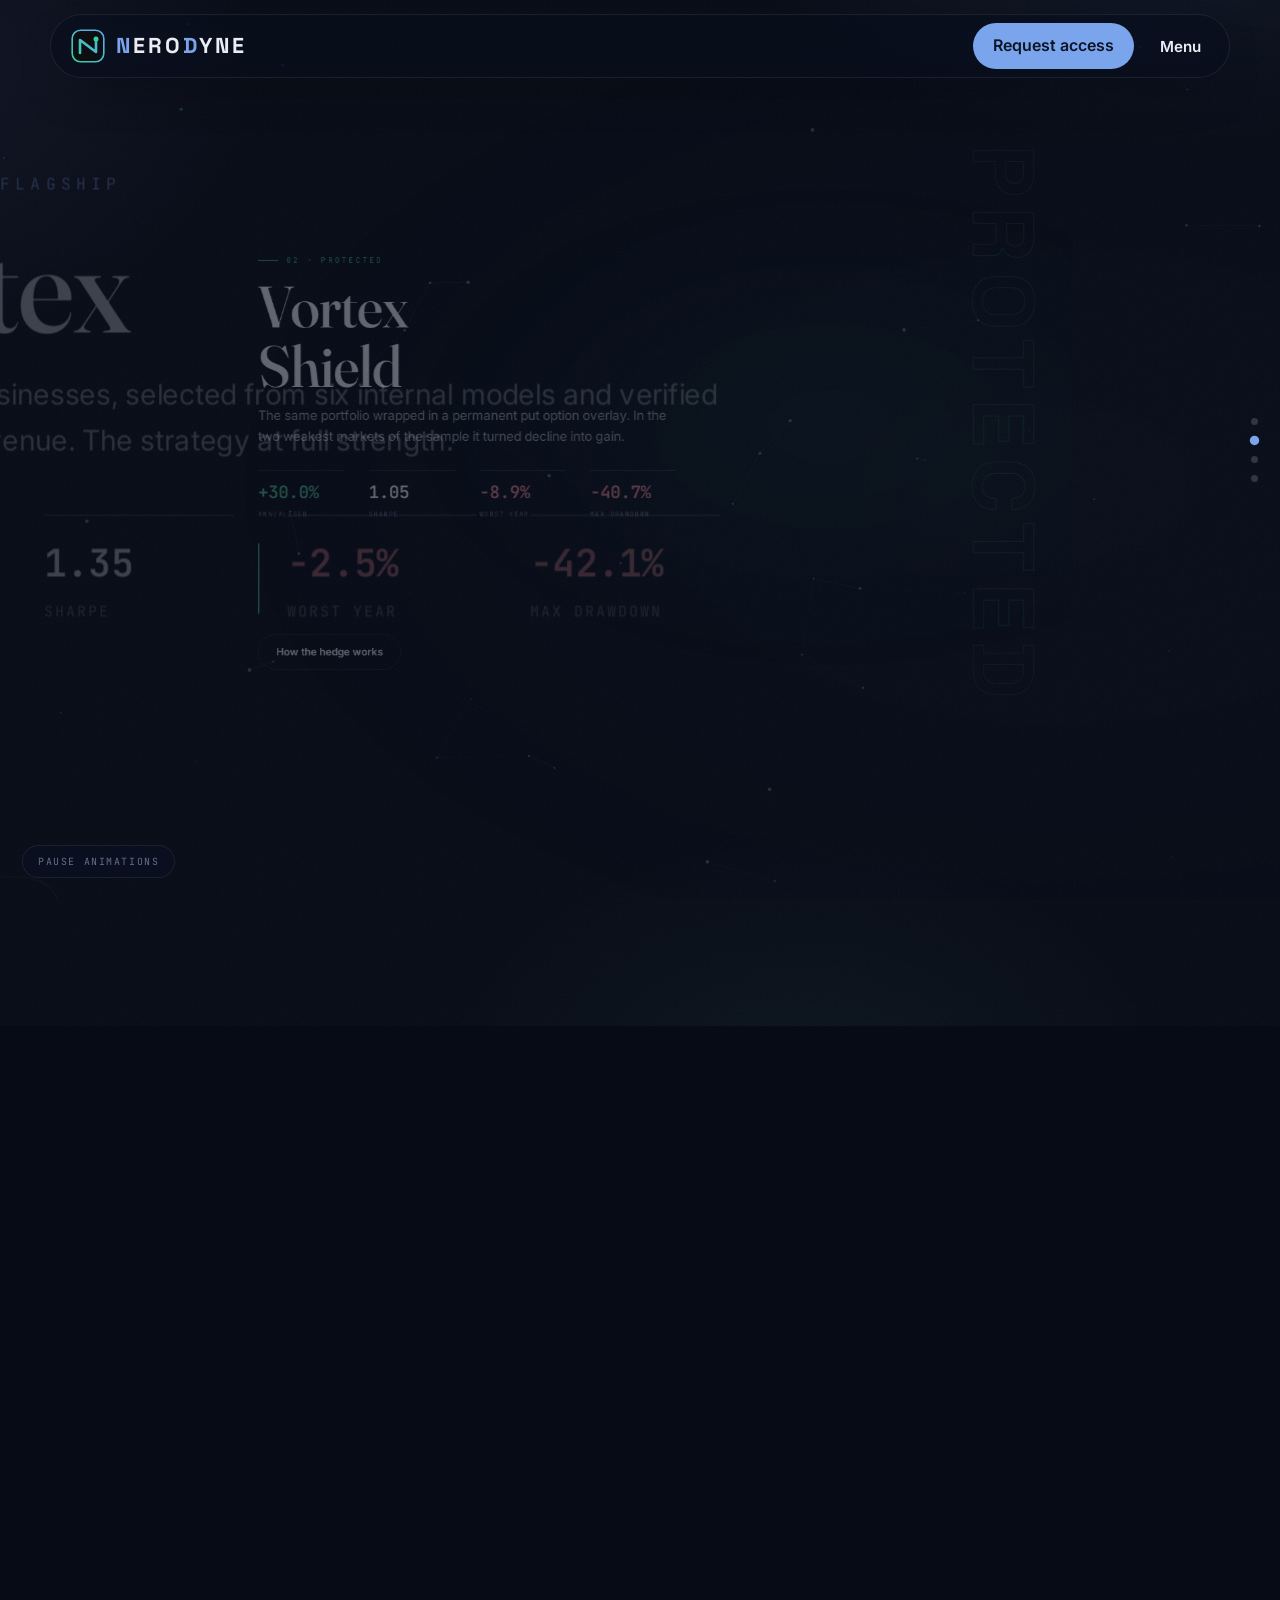
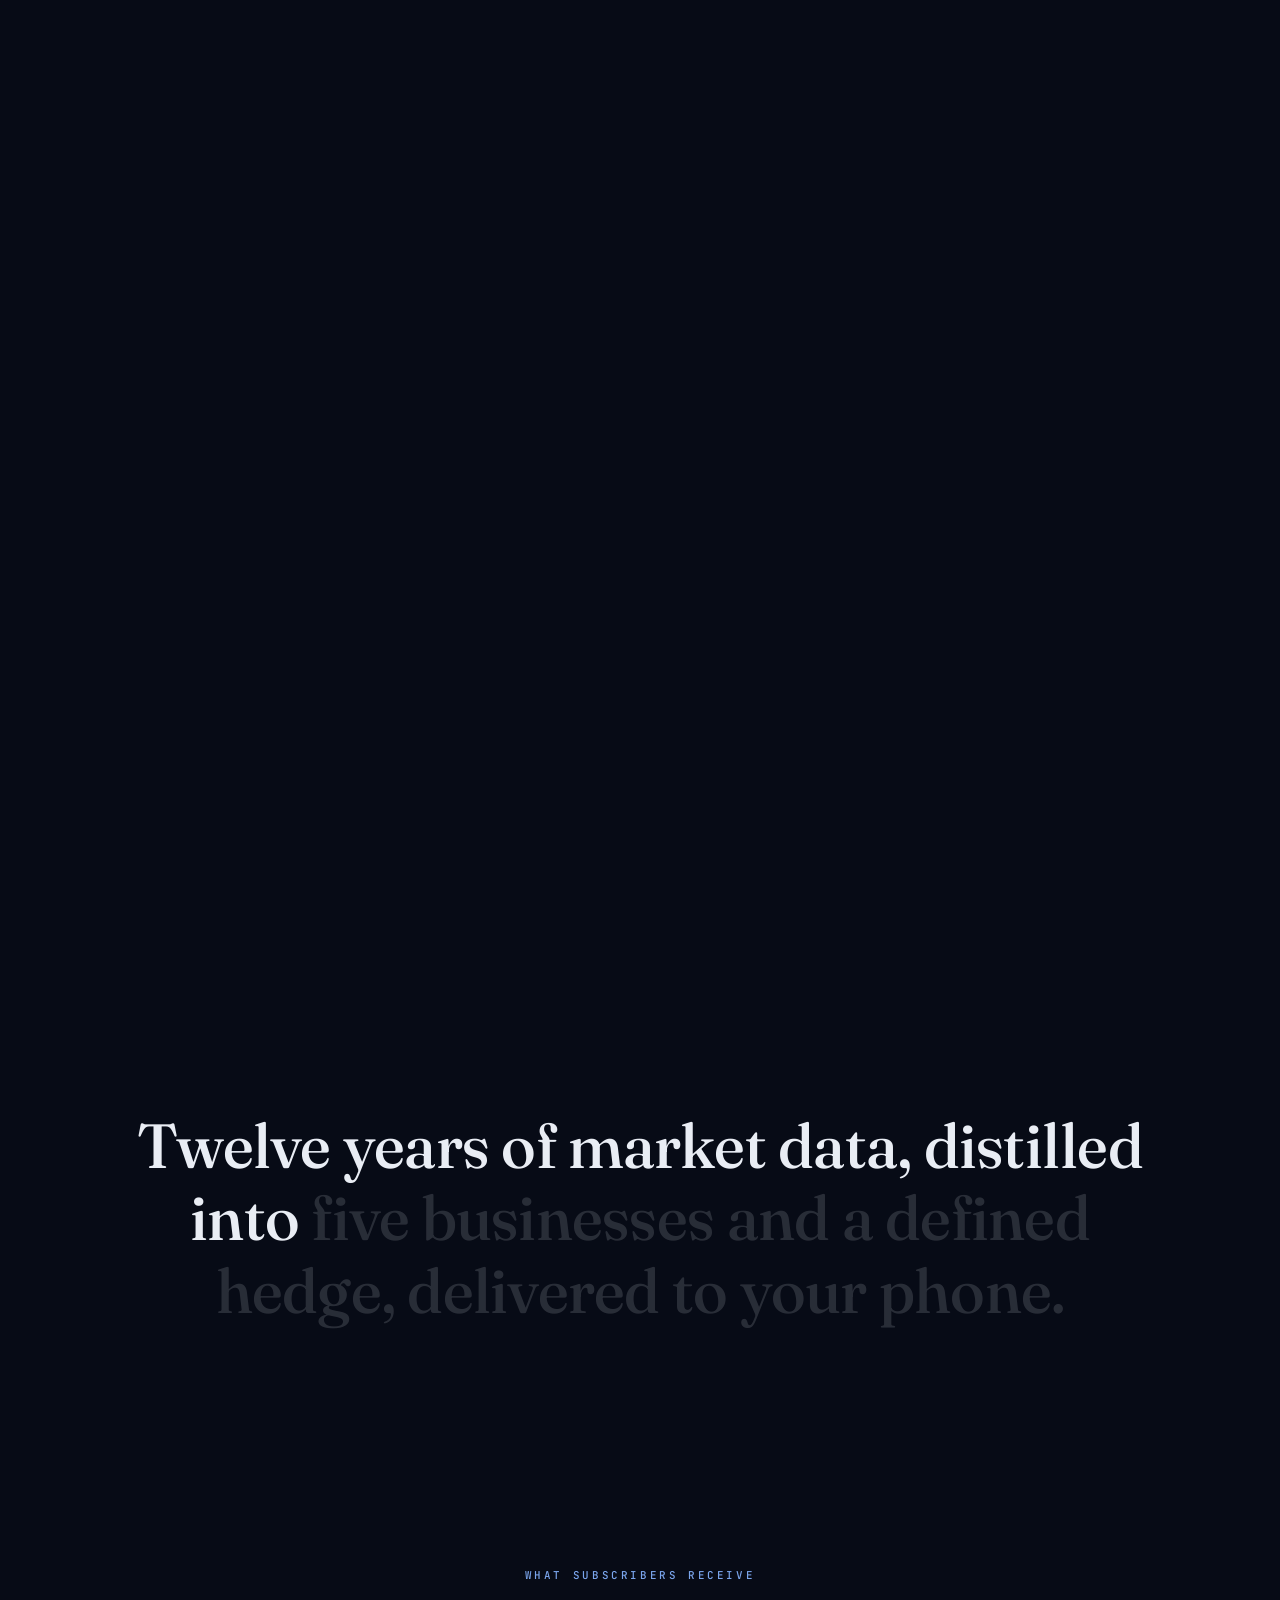
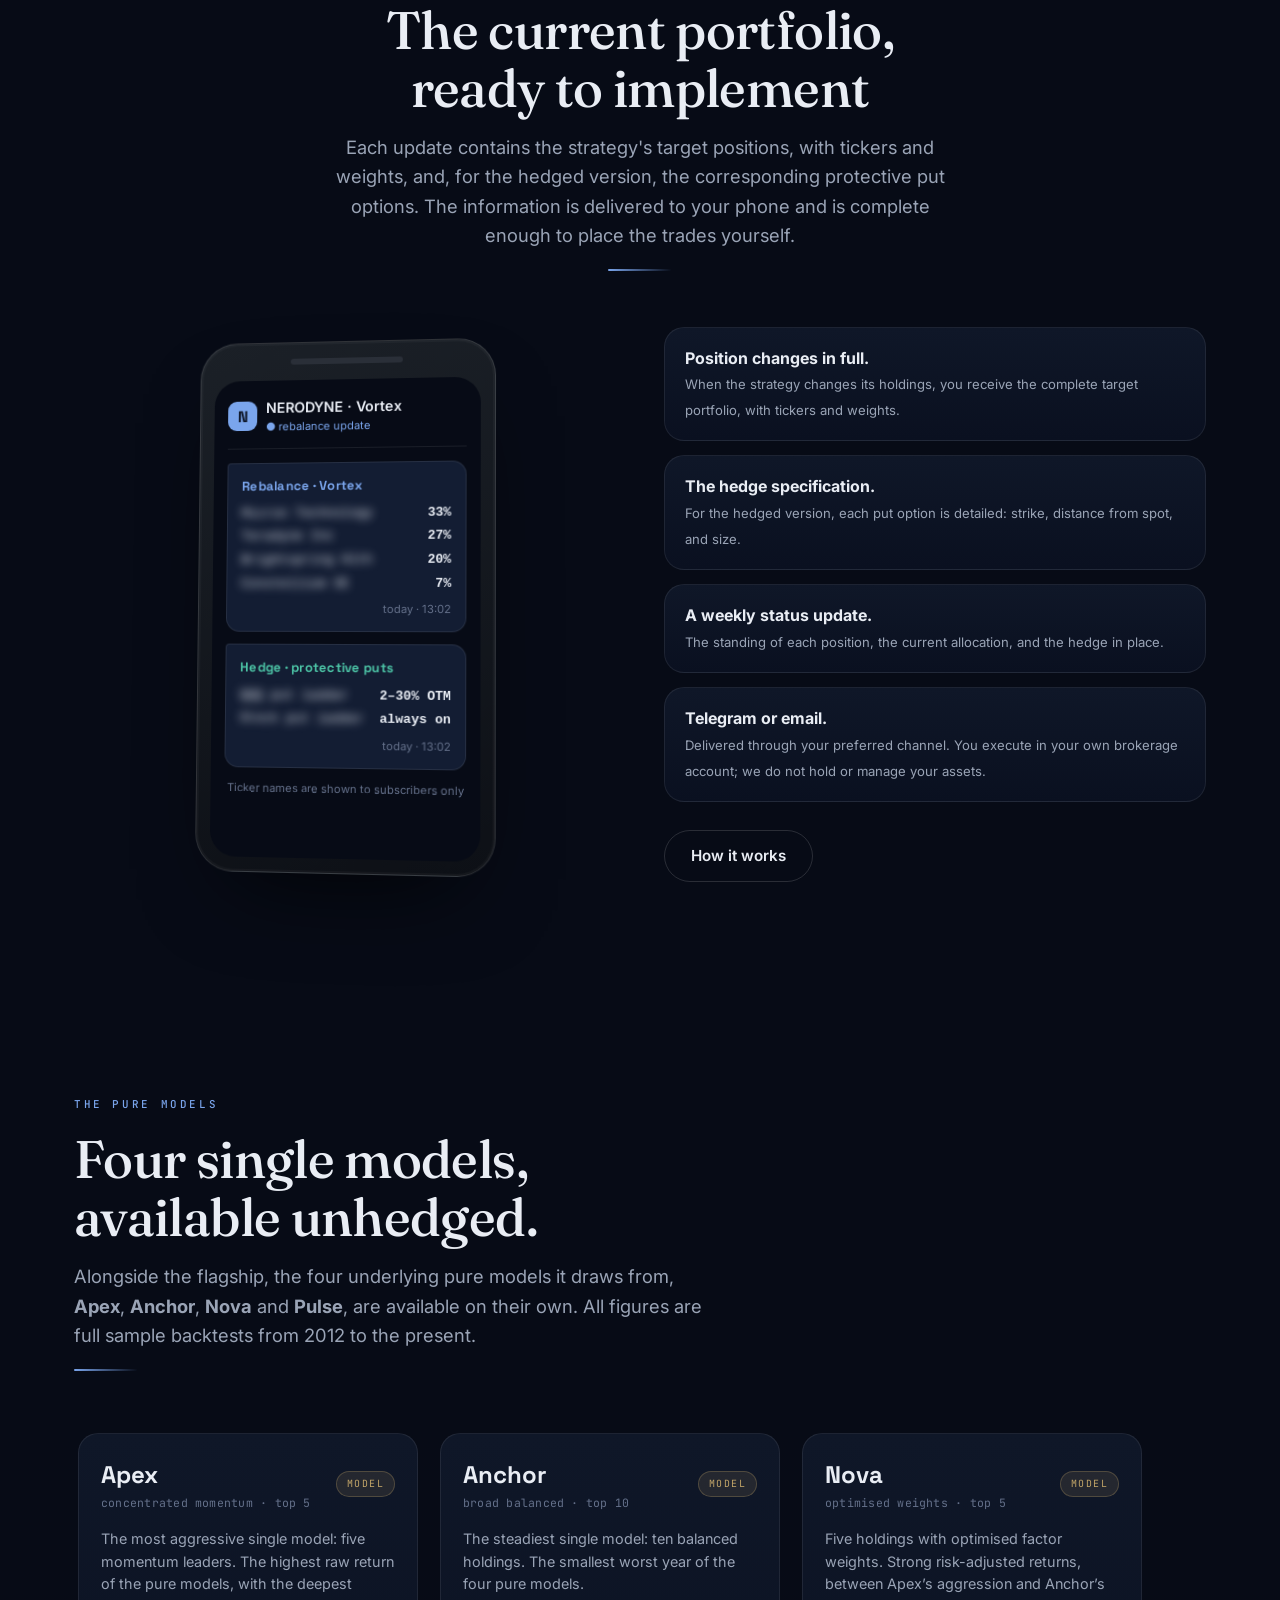
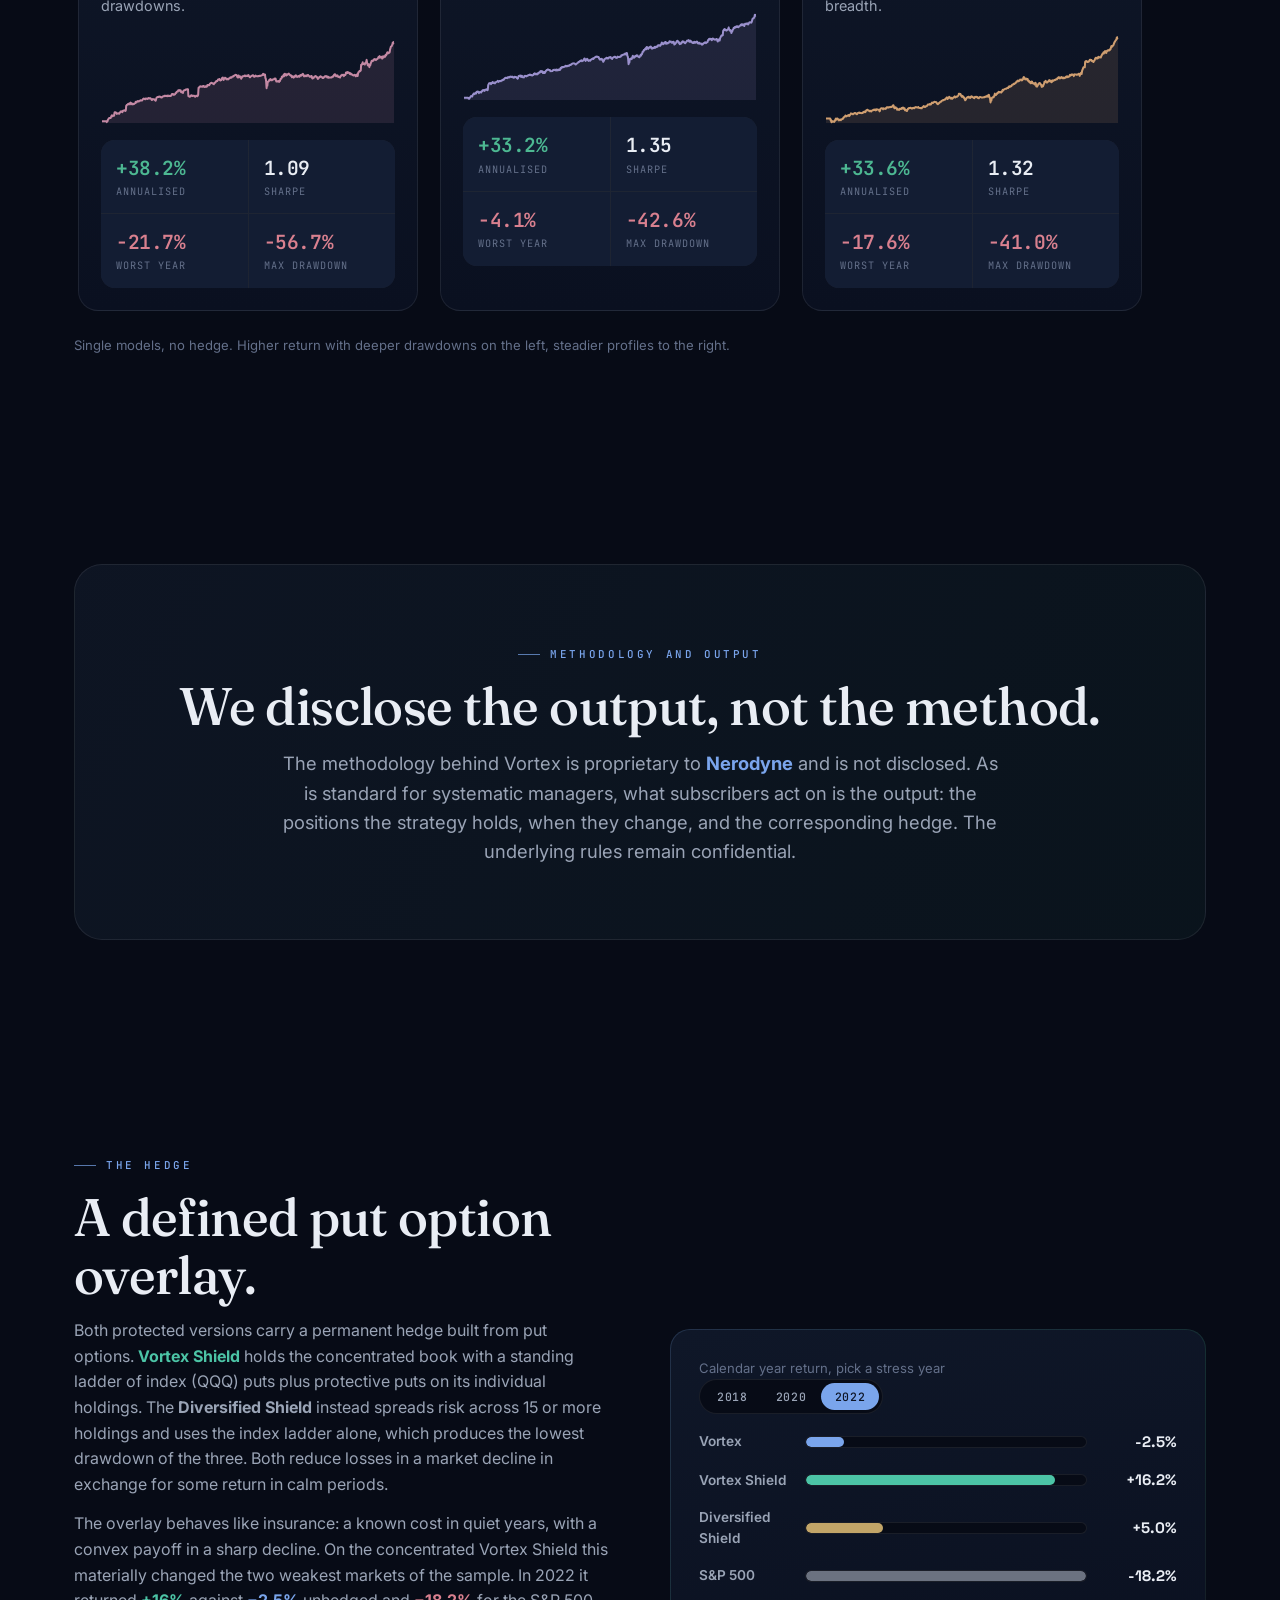
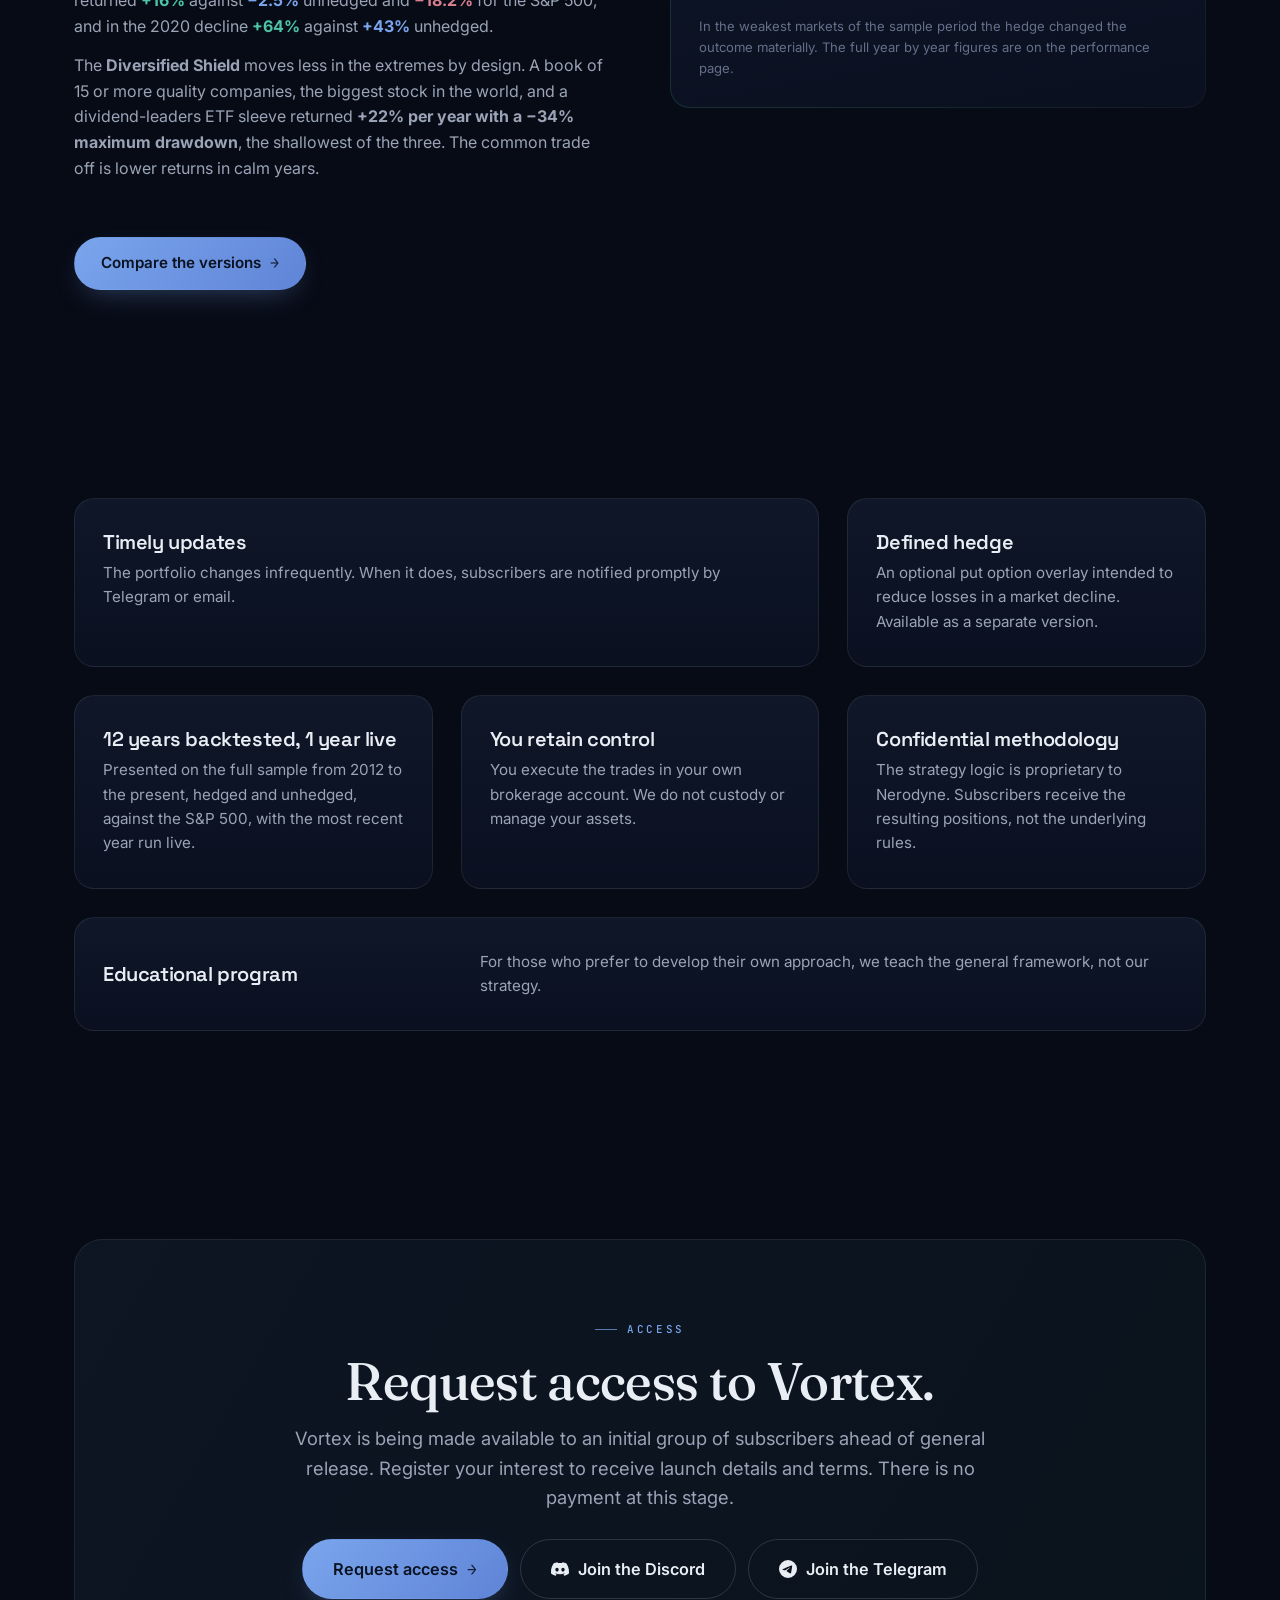
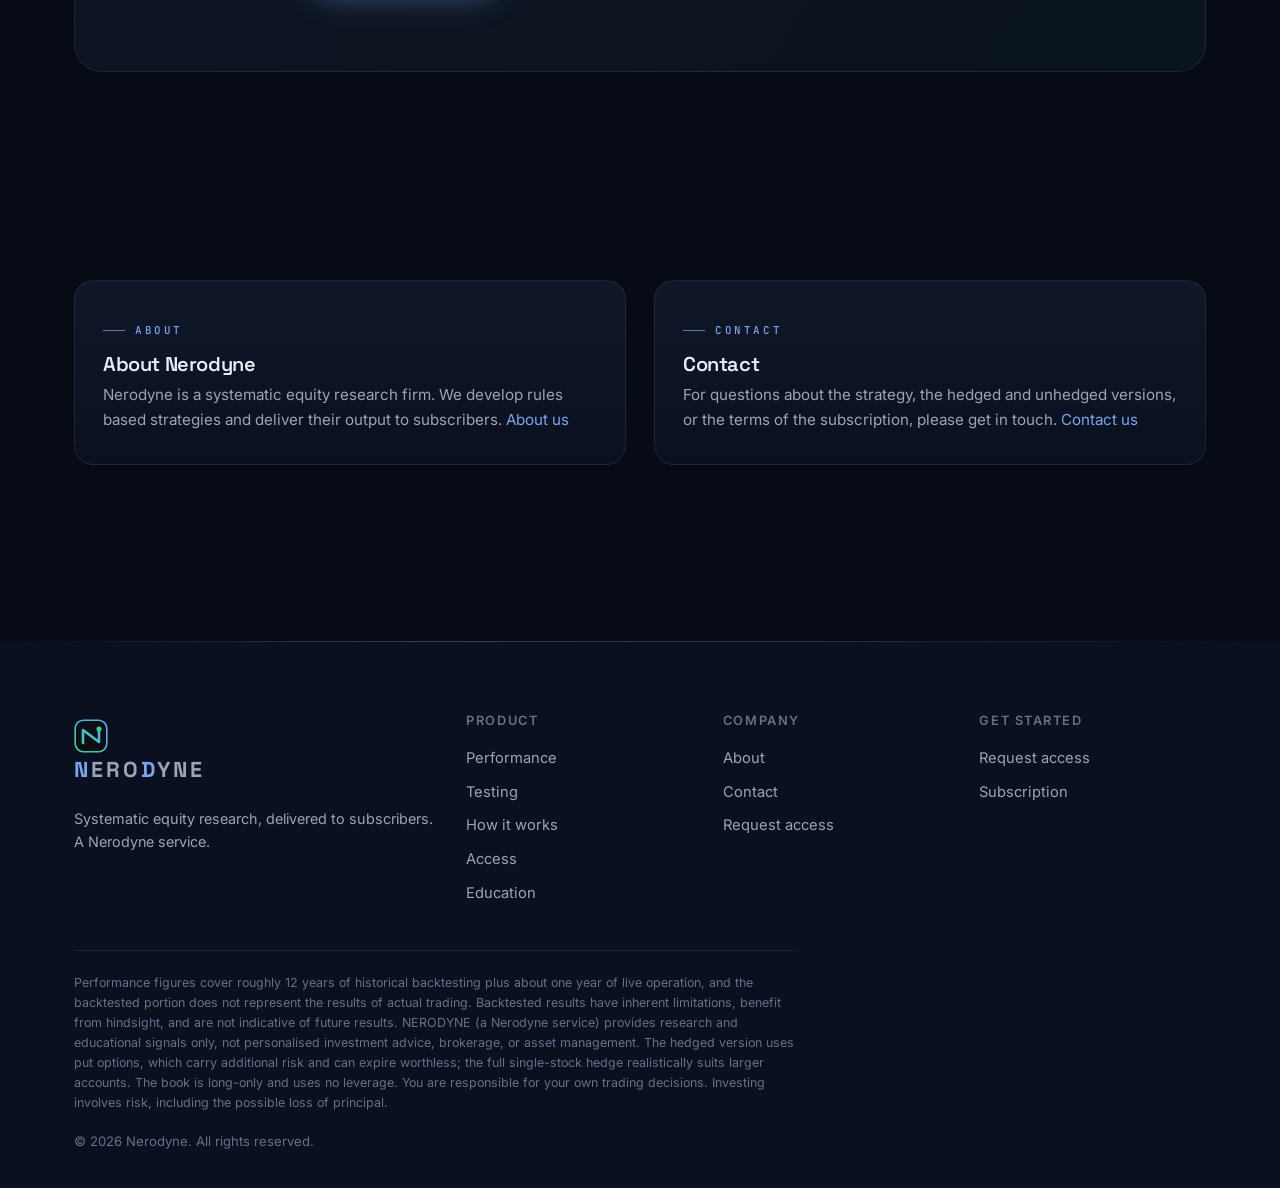
==== commit 4d941627: "Optiver-inspired editorial redesign: serif display type, pill header + overlay menu, skippable intro" ====
--- a/index.html
+++ b/index.html
@@ -6,8 +6,8 @@
 <title>NERODYNE · Systematic equity models, delivered to your phone</title>
 <meta name="description" content="NERODYNE runs systematic equity models built by Nerodyne: 12 years backtested and now one year live. When a model changes its holdings or hedge, you get the exact moves on your phone.">
 <link rel="preconnect" href="https://fonts.googleapis.com">
-<link href="https://fonts.googleapis.com/css2?family=Inter:wght@400;500;600&family=Space+Grotesk:wght@500;600;700&family=JetBrains+Mono:wght@400;500;600&display=swap" rel="stylesheet">
-<link rel="stylesheet" href="css/style-v7.css">
+<link href="https://fonts.googleapis.com/css2?family=Inter:wght@400;500;600&family=Space+Grotesk:wght@500;600;700&family=JetBrains+Mono:wght@400;500;600&family=Fraunces:opsz,wght@9..144,400;9..144,500;9..144,600&display=swap" rel="stylesheet">
+<link rel="stylesheet" href="css/style-v8.css">
 <link rel="icon" href="assets/logo.svg">
 </head>
 <body>
@@ -123,6 +123,11 @@
 </section>
 </div>
 </div>
+
+<!-- STATEMENT -->
+<section class="statement-sec container">
+  <p class="statement">Twelve years of market data, distilled into five businesses and a defined hedge, delivered to your phone.</p>
+</section>
 
 <!-- WHAT YOU GET / HOW IT REACHES YOU -->
 <section class="container">
@@ -277,7 +282,7 @@
 <script src="js/chart.umd.min.js"></script>
 <script src="data/performance.js"></script>
 <script src="js/charts-v7.js"></script>
-<script src="js/main-v6.js"></script>
+<script src="js/main-v7.js"></script>
 <script>NERODYNE.hero('heroChart','heroToggle'); NERODYNE.journey(); NERODYNE.modelCards('modelScroller','pure'); NERODYNE.bearBars('bearBars','bearPick');</script>
 </body>
 </html>
--- a/css/style-v8.css
+++ b/css/style-v8.css
@@ -0,0 +1,926 @@
+/* ===========================================================================
+   NERODYNE — systematic equity research website
+   Dark, restrained, professional. Muted teal/steel-blue/brass palette.
+   =========================================================================== */
+
+:root {
+  --bg:        #070b16;   /* deep space navy */
+  --bg-2:      #0a1020;
+  --panel:     #0f1728;
+  --panel-2:   #131d33;
+  --border:    rgba(255,255,255,.08);
+  --border-2:  rgba(255,255,255,.14);
+  --text:      #e9edf4;
+  --muted:     #9aa4b6;
+  --faint:     #64708a;
+  --accent:    #7aa5ec;   /* electric refined blue — brand / CTA / flagship line */
+  --accent-2:  #4cc4a6;  /* teal — hedged line */
+  --violet:    #8f86e0;   /* tertiary, gradients only */
+  --up:        #4db892;   /* positive numbers only */
+  --spy:       #6b7280;
+  --gold:      #c2a568;   /* muted brass */
+  --danger:    #d9808f;
+  --glow:      0 10px 34px rgba(0,0,0,.35);
+  --radius:    14px;
+  --radius-sm: 10px;
+  --maxw:      1180px;
+  --font:      'Inter', -apple-system, BlinkMacSystemFont, 'Segoe UI', Roboto, sans-serif;
+  --mono:      'JetBrains Mono', ui-monospace, 'SF Mono', Menlo, monospace;
+  --display:   'Space Grotesk', var(--font);
+}
+
+* { box-sizing: border-box; margin: 0; padding: 0; }
+html { scroll-behavior: smooth; overscroll-behavior: none; }
+body {
+  font-family: var(--font);
+  background: var(--bg);
+  color: var(--text);
+  line-height: 1.6;
+  -webkit-font-smoothing: antialiased;
+  overflow-x: hidden;
+  overscroll-behavior: none;
+}
+a { color: inherit; text-decoration: none; }
+img, svg { display: block; }
+/* horizontal padding only — must NOT zero out the vertical padding that `section` sets */
+.container { width: 100%; max-width: var(--maxw); margin: 0 auto; padding-inline: 24px; }
+
+/* ambient background — slow three-tone aurora mesh */
+body::before {
+  content: ""; position: fixed; inset: -14%; z-index: -2; pointer-events: none;
+  background:
+    radial-gradient(900px 620px at 82% -6%,  rgba(122,165,236,.10), transparent 55%),
+    radial-gradient(720px 560px at 4%  16%,  rgba(143,134,224,.07), transparent 52%),
+    radial-gradient(680px 520px at 60% 108%, rgba(76,196,166,.05),  transparent 55%),
+    url("data:image/svg+xml,%3Csvg xmlns='http://www.w3.org/2000/svg' width='160' height='160'%3E%3Cfilter id='n'%3E%3CfeTurbulence type='fractalNoise' baseFrequency='.9' numOctaves='2' stitchTiles='stitch'/%3E%3CfeColorMatrix type='saturate' values='0'/%3E%3C/filter%3E%3Crect width='100%25' height='100%25' filter='url(%23n)' opacity='.045'/%3E%3C/svg%3E");
+  background-repeat: no-repeat, no-repeat, no-repeat, repeat;
+  animation: mesh-drift 46s ease-in-out infinite alternate;
+}
+@keyframes mesh-drift {
+  0%   { transform: translate3d(0,0,0) scale(1); }
+  100% { transform: translate3d(-1.6%,1.2%,0) scale(1.04); }
+}
+/* very fine grid, fading out below the fold */
+body::after {
+  content: ""; position: fixed; inset: 0; z-index: -1; pointer-events: none; opacity: .35;
+  background-image:
+    linear-gradient(rgba(255,255,255,.018) 1px, transparent 1px),
+    linear-gradient(90deg, rgba(255,255,255,.018) 1px, transparent 1px);
+  background-size: 72px 72px;
+  -webkit-mask-image: radial-gradient(ellipse 90% 55% at 50% 0%, #000 20%, transparent 72%);
+          mask-image: radial-gradient(ellipse 90% 55% at 50% 0%, #000 20%, transparent 72%);
+}
+@media (prefers-reduced-motion: reduce) {
+  body::before, .phone, .gradient-text { animation: none !important; }
+  .ticker-track { animation: none !important; }
+  .reveal { opacity: 1 !important; transform: none !important; }
+  .hero-fx { display: none !important; }
+}
+
+/* ---------- typography ---------- */
+h1,h2,h3,h4 { font-family: var(--display); font-weight: 600; line-height: 1.12; letter-spacing: -.02em; }
+h1 { font-size: clamp(2.6rem, 6.4vw, 4.9rem); line-height: 1.04; letter-spacing: -.035em; }
+h2 { font-size: clamp(1.9rem, 4.2vw, 3.1rem); letter-spacing: -.03em; }
+h3 { font-size: 1.25rem; }
+p  { color: var(--muted); }
+.eyebrow {
+  font-family: var(--mono); text-transform: uppercase; letter-spacing: .24em;
+  font-size: .68rem; color: var(--accent); font-weight: 500;
+  display: inline-flex; align-items: center; gap: 10px;
+}
+.eyebrow::before { content: ""; width: 22px; height: 1px; background: var(--accent); opacity: .7; }
+.section-head.center .eyebrow::after { content: ""; width: 22px; height: 1px; background: var(--accent); opacity: .7; }
+.lead { font-size: 1.15rem; color: var(--muted); max-width: 60ch; }
+.gradient-text {
+  background: linear-gradient(110deg, var(--accent), var(--violet) 45%, var(--accent-2) 90%);
+  background-size: 220% auto;
+  -webkit-background-clip: text; background-clip: text; color: transparent;
+  animation: text-sheen 14s ease-in-out infinite alternate;
+}
+@keyframes text-sheen { from { background-position: 0% center; } to { background-position: 100% center; } }
+
+/* ---------- header / nav ---------- */
+.site-header {
+  position: sticky; top: 0; z-index: 100;
+  backdrop-filter: blur(14px);
+  background: rgba(7,8,10,.72);
+  border-bottom: 1px solid var(--border);
+}
+.nav { display: flex; align-items: center; justify-content: space-between; height: 70px; }
+.logo { display: flex; align-items: center; gap: 11px; }
+.logo .mark { width: 34px; height: 34px; }
+.logo .word { font-family: var(--display); font-weight: 700; font-size: 1.35rem; letter-spacing: .14em; }
+.logo .word b { color: var(--accent); font-weight: 700; }
+.logo small { display:block; font-size:.55rem; letter-spacing:.34em; color: var(--faint); margin-top:-3px; }
+
+.nav-links { display: flex; align-items: center; gap: 6px; }
+.nav-links a {
+  padding: 9px 14px; border-radius: 9px; font-size: .92rem; color: var(--muted);
+  transition: color .2s, background .2s;
+}
+.nav-links a:hover, .nav-links a.active { color: var(--text); background: rgba(255,255,255,.05); }
+.nav-cta {
+  background: var(--accent) !important; color: #0d1526 !important; font-weight: 600;
+  padding: 9px 18px !important; border-radius: 10px !important;
+}
+.nav-cta:hover { filter: brightness(1.06); }
+.nav-social { display: inline-flex; align-items: center; justify-content: center; width: 38px; height: 38px; padding: 0 !important; border-radius: 9px; }
+.nav-social svg { width: 18px; height: 18px; display: block; }
+.nav-social.discord { color: #5865F2 !important; }
+.nav-social.telegram { color: #229ED9 !important; }
+.nav-social:hover { background: rgba(255,255,255,.06) !important; }
+.nav-social.discord:hover { color: #7782f7 !important; }
+.nav-social.telegram:hover { color: #3eb0e6 !important; }
+.hamburger { display: none; background: none; border: 0; color: var(--text); cursor: pointer; padding: 8px; }
+
+/* ---------- buttons ---------- */
+.btn {
+  display: inline-flex; align-items: center; gap: 9px; cursor: pointer;
+  font-family: var(--font); font-weight: 600; font-size: .95rem;
+  padding: 13px 26px; border-radius: 999px; border: 1px solid transparent; transition: .2s;
+}
+.btn-primary {
+  background: linear-gradient(135deg, var(--accent), #6287d9 90%);
+  color: #0b1322;
+  box-shadow: 0 10px 30px -12px rgba(122,165,236,.45);
+  transition: transform .25s cubic-bezier(.16,1,.3,1), box-shadow .25s, filter .2s;
+}
+.btn-primary:hover { transform: translateY(-2px); filter: brightness(1.07);
+  box-shadow: 0 16px 40px -12px rgba(122,165,236,.55); }
+.btn-primary:active { transform: translateY(0); }
+.btn-ghost { background: transparent; border-color: var(--border-2); color: var(--text); }
+.btn-ghost:hover { background: rgba(255,255,255,.05); border-color: var(--accent); }
+.btn-lg { padding: 16px 30px; font-size: 1.02rem; }
+.btn svg { flex: none; width: 18px; height: 18px; }
+
+/* ---------- sections ---------- */
+section { padding: 104px 0; }
+.section-head { max-width: 640px; margin-bottom: 56px; }
+.section-head.center { margin-left: auto; margin-right: auto; text-align: center; }
+.section-head h2 { margin: 14px 0 16px; }
+
+/* ---------- hero ---------- */
+.hero { padding-block: 70px 40px; }
+.hero-grid { display: grid; grid-template-columns: 1.05fr 1fr; gap: 56px; align-items: center; }
+.hero h1 { margin: 18px 0 20px; }
+.hero .lead { margin-bottom: 30px; }
+.hero-cta { display: flex; gap: 14px; flex-wrap: wrap; }
+.hero-stats { display: flex; gap: 34px; margin-top: 42px; flex-wrap: wrap; }
+.hero-stats .stat { border-top: 1px solid var(--border-2); padding-top: 14px; min-width: 148px; }
+.hero-stats .stat .num { font-family: var(--mono); font-size: 1.75rem; font-weight: 600; color: var(--text); letter-spacing: -.02em; }
+.hero-stats .stat .num.up { color: var(--up); }
+.hero-stats .stat .lbl { font-family: var(--mono); font-size: .66rem; color: var(--faint); text-transform: uppercase; letter-spacing: .14em; margin-top: 4px; }
+
+/* chart panel */
+.panel {
+  background: linear-gradient(180deg, var(--panel), var(--bg-2));
+  border: 1px solid var(--border); border-radius: var(--radius); padding: 22px;
+}
+.chart-card { position: relative; box-shadow: 0 30px 80px -40px rgba(0,0,0,.9); }
+.chart-card .chart-head { display: flex; justify-content: space-between; align-items: flex-start; margin-bottom: 12px; }
+.chart-card .chart-head .t { font-family: var(--display); font-weight: 600; }
+.live-dot {
+  display:inline-flex; align-items:center; gap:7px; font-size:.74rem; color: var(--accent);
+  text-transform: uppercase; letter-spacing: .12em;
+}
+.live-dot::before { content:""; width:8px; height:8px; border-radius:50%; background: var(--accent);
+  box-shadow: 0 0 0 0 rgba(109,151,211,.5); animation: pulse 2s infinite; }
+@keyframes pulse { 0%{box-shadow:0 0 0 0 rgba(109,151,211,.45);} 70%{box-shadow:0 0 0 9px rgba(109,151,211,0);} 100%{box-shadow:0 0 0 0 rgba(109,151,211,0);} }
+.chart-wrap { position: relative; height: 340px; }
+.chart-meta { display:flex; justify-content: space-between; margin-top: 12px; font-family: var(--mono); font-size: .72rem; color: var(--faint); }
+
+/* ---------- model cards / scroller ---------- */
+.models-scroller {
+  display: grid; grid-auto-flow: column; grid-auto-columns: minmax(340px, 1fr);
+  gap: 22px; overflow-x: auto; padding: 6px 4px 24px; scroll-snap-type: x mandatory;
+  scrollbar-width: thin; scrollbar-color: var(--border-2) transparent;
+}
+.models-scroller::-webkit-scrollbar { height: 8px; }
+.models-scroller::-webkit-scrollbar-thumb { background: var(--border-2); border-radius: 8px; }
+.model-card { scroll-snap-align: center; display: flex; flex-direction: column; gap: 16px; }
+.model-card .mc-head { display: flex; align-items: center; justify-content: space-between; }
+.model-card .mc-name { font-family: var(--display); font-size: 1.5rem; font-weight: 700; }
+.model-card .mc-tag { font-family: var(--mono); font-size: .72rem; color: var(--faint); letter-spacing: .02em; }
+.badge { font-family: var(--mono); font-size:.62rem; letter-spacing:.14em; text-transform:uppercase; padding:4px 10px; border-radius:999px;
+  background: rgba(194,165,104,.12); color: var(--gold); border: 1px solid rgba(194,165,104,.28); }
+
+.toggle {
+  display: inline-flex; background: var(--bg); border: 1px solid var(--border); border-radius: 999px; padding: 3px;
+}
+.toggle button {
+  border: 0; background: transparent; color: var(--muted); cursor: pointer; font-family: var(--font);
+  font-family: var(--mono); font-weight: 500; font-size: .72rem; text-transform: uppercase; letter-spacing: .06em;
+  padding: 6px 14px; border-radius: 999px; transition: .2s;
+}
+.toggle button.active { background: var(--accent); color: #0d1526; }
+.toggle button.active.hedged { background: var(--accent-2); color: #0d1526; }
+
+.mc-spark { height: 90px; position: relative; }
+.stat-grid { display: grid; grid-template-columns: 1fr 1fr; gap: 1px; background: var(--border); border-radius: var(--radius-sm); overflow: hidden; }
+.stat-grid .cell { background: var(--panel-2); padding: 13px 15px; }
+.stat-grid .cell .v { font-family: var(--mono); font-size: 1.22rem; font-weight: 600; letter-spacing: -.02em; }
+.stat-grid .cell .v.up { color: var(--up); } .stat-grid .cell .v.down { color: var(--danger); }
+.stat-grid .cell .k { font-family: var(--mono); font-size: .64rem; color: var(--faint); text-transform: uppercase; letter-spacing: .1em; }
+
+/* ---------- feature grid ---------- */
+.grid-3 { display: grid; grid-template-columns: repeat(3, 1fr); gap: 28px; }
+.grid-2 { display: grid; grid-template-columns: repeat(2, 1fr); gap: 28px; }
+.feature { padding: 32px 28px; }
+.feature .ic { width: 44px; height: 44px; border-radius: 12px; display: grid; place-items: center; margin-bottom: 18px;
+  background: rgba(109,151,211,.09); color: var(--accent); border: 1px solid rgba(109,151,211,.22);
+  font-size: 1.1rem; transition: background .3s; }
+.feature:hover .ic { background: rgba(109,151,211,.14); }
+.feature h3 { margin-bottom: 8px; }
+.feature p { font-size: .95rem; }
+
+/* steps */
+.steps { counter-reset: step; display: grid; gap: 18px; }
+.step { display: grid; grid-template-columns: 54px 1fr; gap: 20px; align-items: start; padding: 22px; }
+.step .n { counter-increment: step; width: 46px; height: 46px; border-radius: 50%; display: grid; place-items: center;
+  font-family: var(--display); font-weight: 700; color: var(--accent); border: 1px solid var(--accent); }
+.step .n::before { content: counter(step); }
+
+/* ---------- pricing ---------- */
+.price-cards { display: grid; grid-template-columns: repeat(3,1fr); gap: 22px; align-items: stretch; }
+.price-card { padding: 30px; display: flex; flex-direction: column; gap: 16px; position: relative; }
+.price-card.featured { border-color: var(--accent); box-shadow: var(--glow); }
+.price-card .amt { font-family: var(--display); font-size: 2.6rem; font-weight: 700; }
+.price-card .amt span { font-size: 1rem; color: var(--faint); font-weight: 400; }
+.price-card ul { list-style: none; display: grid; gap: 10px; margin: 4px 0; }
+.price-card li { font-size: .92rem; color: var(--muted); display: flex; gap: 10px; }
+.price-card li::before { content: "✓"; color: var(--accent); font-weight: 700; }
+.price-card li.not-included { color: var(--faint); text-decoration: line-through; text-decoration-color: rgba(251,113,133,.5); }
+.price-card li.not-included::before { content: "✗"; color: var(--danger); font-weight: 700; text-decoration: none; }
+.price-card .save { font-size: .8rem; color: var(--gold); }
+
+/* ---------- tables ---------- */
+.tbl { width: 100%; border-collapse: collapse; font-size: .92rem; }
+.tbl th, .tbl td { text-align: right; padding: 13px 14px; border-bottom: 1px solid var(--border); }
+.tbl th:first-child, .tbl td:first-child { text-align: left; }
+.tbl th { font-family: var(--mono); color: var(--faint); font-weight: 500; text-transform: uppercase; font-size: .66rem; letter-spacing: .1em; }
+.tbl td.up { color: var(--up); } .tbl td.down { color: var(--danger); }
+.tbl tr:hover td { background: rgba(255,255,255,.02); }
+
+/* ---------- forms ---------- */
+.form { display: grid; gap: 16px; max-width: 520px; }
+.form label { font-size: .85rem; color: var(--muted); display: grid; gap: 7px; }
+.form input, .form select, .form textarea {
+  background: var(--bg); border: 1px solid var(--border-2); color: var(--text);
+  padding: 13px 15px; border-radius: 10px; font-family: var(--font); font-size: .95rem; width: 100%;
+}
+.form input:focus, .form select:focus, .form textarea:focus { outline: none; border-color: var(--accent); }
+.radio-row { display: flex; gap: 12px; flex-wrap: wrap; }
+.email-card { background: var(--bg); border: 1px solid var(--border-2); border-radius: var(--radius-sm); padding: 22px; }
+.note { font-size: .82rem; color: var(--faint); }
+
+/* ---------- misc ---------- */
+.reveal { opacity: 0; transform: translateY(22px); transition: opacity .7s ease, transform .7s ease; }
+.reveal.in { opacity: 1; transform: none; }
+.pill { display:inline-block; font-size:.74rem; color:var(--muted); border:1px solid var(--border-2);
+  padding:5px 12px; border-radius:999px; }
+.divider { height:1px; background: var(--border); margin: 0 auto; max-width: var(--maxw); }
+.center { text-align: center; }
+.mt-s{margin-top:14px}.mt-m{margin-top:28px}.mt-l{margin-top:56px}
+
+/* page hero (inner pages) */
+.page-hero { padding-block: 64px 30px; }
+.page-hero h1 { font-size: clamp(2rem,5vw,3.2rem); margin-bottom: 14px; }
+
+/* CTA band */
+.cta-band { background: linear-gradient(120deg, rgba(109,151,211,.07), rgba(76,189,160,.05));
+  border: 1px solid var(--border); border-radius: 22px; padding: 72px 54px; text-align: center; }
+
+/* ---------- footer ---------- */
+.site-footer { border-top: 1px solid var(--border); padding: 72px 0 36px; margin-top: 72px; background: var(--bg-2); }
+.footer-grid { display: grid; grid-template-columns: 1.6fr 1fr 1fr 1fr; gap: 30px; }
+.footer-grid h4 { font-size: .8rem; text-transform: uppercase; letter-spacing: .12em; color: var(--faint); margin-bottom: 14px; font-family: var(--font); }
+.footer-grid a { display: block; color: var(--muted); font-size: .92rem; padding: 5px 0; }
+.footer-grid a:hover { color: var(--accent); }
+.disclaimer { font-size: .78rem; color: var(--faint); border-top: 1px solid var(--border); margin-top: 40px; padding-top: 22px; max-width: 90ch; }
+.copyright { color: var(--faint); font-size: .82rem; margin-top: 18px; }
+
+/* ===========================================================================
+   HIGH-END VISUAL LAYER — added in redesign
+   =========================================================================== */
+
+/* gradient hairline that sits under the sticky header — kept neutral */
+.site-header { position: sticky; }
+.site-header::after {
+  content:""; position:absolute; left:0; right:0; bottom:-1px; height:1px;
+  background: linear-gradient(90deg, transparent, rgba(255,255,255,.14), transparent);
+}
+
+/* ---------- ticker tape ---------- */
+.ticker {
+  border-top: 1px solid var(--border); border-bottom: 1px solid var(--border);
+  background: rgba(12,14,18,.6); overflow: hidden; padding: 11px 0;
+  -webkit-mask-image: linear-gradient(90deg, transparent, #000 6%, #000 94%, transparent);
+          mask-image: linear-gradient(90deg, transparent, #000 6%, #000 94%, transparent);
+}
+.ticker-track { display: inline-flex; gap: 38px; white-space: nowrap; animation: marquee 38s linear infinite; will-change: transform; }
+.ticker:hover .ticker-track { animation-play-state: paused; }
+.ticker .ti { font-family: var(--display); font-size: .92rem; letter-spacing: .02em; color: var(--muted); display:inline-flex; gap:9px; align-items:center; }
+.ticker .ti b { color: var(--text); font-weight: 600; }
+.ticker .ti .up { color: var(--up); } .ticker .ti .down { color: var(--danger); }
+.ticker .ti::before { content:"›"; color: var(--faint); }
+@keyframes marquee { from { transform: translateX(0); } to { transform: translateX(-50%); } }
+
+.hero { position: relative; }
+
+/* big animated counters */
+.num.count, .stat .num { font-variant-numeric: tabular-nums; }
+
+/* ---------- panels ---------- */
+.panel { position: relative; transition: transform .3s ease, border-color .3s, box-shadow .3s; }
+.panel.glow { border-color: transparent; background:
+  linear-gradient(170deg, var(--panel), var(--bg-2)) padding-box,
+  linear-gradient(140deg, rgba(109,151,211,.28), rgba(76,189,160,.2) 60%, rgba(255,255,255,.06)) border-box;
+  border: 1px solid transparent; }
+.feature:hover, .price-card:hover, .model-card:hover {
+  transform: translateY(-3px);
+  border-color: var(--border-2);
+  box-shadow: 0 18px 48px -24px rgba(0,0,0,.7);
+}
+
+/* ---------- phone mockup (shows a real signal alert) ---------- */
+.phone-wrap { display:flex; justify-content:center; perspective: 1400px; }
+.phone {
+  width: 300px; max-width: 86vw; border-radius: 38px; padding: 14px;
+  background: linear-gradient(165deg, #1b2027, #0d1016); border: 1px solid var(--border-2);
+  box-shadow: 0 40px 90px -40px rgba(0,0,0,.85), inset 0 0 0 2px rgba(255,255,255,.03);
+  transform: rotateY(-7deg) rotateX(3deg); transition: transform .5s ease;
+}
+.phone-wrap { animation: phone-float 7s ease-in-out infinite; }
+@keyframes phone-float {
+  0%, 100% { transform: translateY(0); }
+  50%      { transform: translateY(-12px); }
+}
+.phone:hover { transform: rotateY(-2deg) rotateX(1deg); }
+.phone .screen { background: var(--bg); border-radius: 26px; padding: 16px 14px; min-height: 480px; overflow:hidden; }
+.phone .notch { width: 42%; height: 6px; border-radius: 999px; background: #2a2f38; margin: 2px auto 16px; }
+.phone .app-top { display:flex; align-items:center; gap:9px; padding-bottom:12px; border-bottom:1px solid var(--border); margin-bottom:14px; }
+.phone .app-top .av { width:30px; height:30px; border-radius:9px; background: var(--accent); color:#0d1526; display:grid; place-items:center; font-family:var(--display); font-weight:700; }
+.phone .app-top .nm { font-weight:600; font-size:.9rem; } .phone .app-top .st { font-size:.7rem; color:var(--accent); }
+.bubble {
+  background: var(--panel-2); border:1px solid var(--border); border-radius: 14px; border-top-left-radius:4px;
+  padding: 13px 14px; margin-bottom: 12px; font-size: .82rem; line-height:1.5; animation: pop .5s both;
+}
+.bubble .bh { font-family:var(--display); font-weight:700; color: var(--accent); margin-bottom:6px; letter-spacing:.02em; }
+.bubble.b2 .bh { color: var(--accent-2); }
+.bubble code, .bubble .row { font-family: ui-monospace, 'SF Mono', Menlo, monospace; color: var(--text); }
+.bubble .row { display:flex; justify-content:space-between; padding:2px 0; color: var(--muted); align-items:center; }
+.bubble .row b { color: var(--text); }
+/* ticker name hidden behind a blur — the weight/size stays readable. */
+.bubble .tk { filter: blur(5px); -webkit-user-select: none; user-select: none; color: var(--text); }
+.bubble .locked { display:inline-flex; align-items:center; gap:6px; }
+.bubble .time { color: var(--faint); font-size:.7rem; text-align:right; margin-top:6px; }
+@keyframes pop { from { opacity:0; transform: translateY(10px) scale(.98); } to { opacity:1; transform:none; } }
+
+/* ---------- compare bars (model vs SPY) ---------- */
+.bars { display:grid; gap:14px; }
+.bar-row { display:grid; grid-template-columns: 92px 1fr 76px; align-items:center; gap:14px; }
+.bar-row .lab { font-size:.85rem; color: var(--muted); font-weight:600; }
+.bar-track { height: 12px; border-radius: 999px; background: var(--bg); border:1px solid var(--border); overflow:hidden; }
+.bar-fill { height:100%; width:0; border-radius:999px; transition: width 1.3s cubic-bezier(.2,.8,.2,1);
+  background: linear-gradient(90deg, var(--accent), var(--accent-2)); }
+.bar-fill.spy { background: var(--spy); }
+.bar-row .val { font-family: var(--display); font-weight:700; text-align:right; font-size:.95rem; }
+
+/* ---------- section heading flourish ---------- */
+.section-head .eyebrow { display:inline-block; }
+.kicker-line { width:46px; height:3px; border-radius:3px; background:linear-gradient(90deg,var(--accent),var(--accent-2)); margin:18px 0 0; }
+.section-head.center .kicker-line { margin-inline:auto; }
+
+/* badges variants */
+.badge.green { background: rgba(76,189,160,.12); color: var(--accent); border-color: rgba(76,189,160,.28); }
+.badge.blue  { background: rgba(125,157,217,.12); color: var(--accent-2); border-color: rgba(125,157,217,.28); }
+
+/* reveal — content approaches from depth: scale + blur zoom-in */
+.reveal { opacity:0; transform:scale(.93); filter:blur(10px);
+  transition: opacity .75s cubic-bezier(.16,1,.3,1), transform .75s cubic-bezier(.16,1,.3,1), filter .75s ease; }
+.reveal.in { opacity:1; transform:none; filter:blur(0); }
+.reveal[data-d="1"]{ transition-delay:.06s } .reveal[data-d="2"]{ transition-delay:.12s }
+.reveal[data-d="3"]{ transition-delay:.18s } .reveal[data-d="4"]{ transition-delay:.24s }
+.reveal[data-d="5"]{ transition-delay:.3s }
+
+/* ---------- responsive ---------- */
+@media (max-width: 920px) {
+  .phone { transform: none; }
+  .hero-grid, .grid-3, .grid-2, .price-cards, .footer-grid { grid-template-columns: 1fr; }
+  .nav-links { position: fixed; inset: 70px 0 auto 0; flex-direction: column; align-items: stretch;
+    background: var(--bg-2); border-bottom: 1px solid var(--border); padding: 14px; gap: 4px;
+    transform: translateY(-130%); transition: transform .3s; }
+  .nav-links.open { transform: none; }
+  .nav-links a { padding: 13px; }
+  .hamburger { display: block; }
+  .price-cards { gap: 16px; }
+  .footer-grid { gap: 10px; }
+}
+
+/* ===========================================================================
+   PREMIUM POLISH LAYER
+   =========================================================================== */
+
+/* ── page load ── */
+@keyframes page-in { from { opacity:0; } to { opacity:1; } }
+body { animation: page-in .6s ease both; }
+
+/* ── custom thin scrollbar ── */
+::-webkit-scrollbar { width:4px; }
+::-webkit-scrollbar-track { background:transparent; }
+::-webkit-scrollbar-thumb { background:rgba(255,255,255,.13); border-radius:2px; }
+::-webkit-scrollbar-thumb:hover { background:rgba(255,255,255,.25); }
+* { scrollbar-width:thin; scrollbar-color:rgba(255,255,255,.13) transparent; }
+
+/* ── header glass upgrade ── */
+.site-header {
+  backdrop-filter:blur(22px) saturate(1.9);
+  -webkit-backdrop-filter:blur(22px) saturate(1.9);
+  background:rgba(4,5,10,.78);
+}
+
+/* ── kicker line ── */
+.kicker-line {
+  width:64px; height:2px; border-radius:2px;
+  background:linear-gradient(90deg, var(--accent), transparent);
+}
+
+/* ── nav active line ── */
+.nav-links a.active { box-shadow:inset 0 -2px 0 var(--accent); }
+
+/* ── badge colours ── */
+.badge { background:rgba(194,165,104,.12); color:var(--gold); border-color:rgba(194,165,104,.28); }
+.badge.green { background:rgba(76,189,160,.12); color:var(--accent); border-color:rgba(76,189,160,.28); }
+.badge.blue  { background:rgba(125,157,217,.12); color:var(--accent-2); border-color:rgba(125,157,217,.28); }
+
+/* ── price card featured ring ── */
+.price-card.featured { border-color:rgba(109,151,211,.4); box-shadow:0 14px 40px -24px rgba(0,0,0,.6); }
+
+/* ── model card description ── */
+.model-card .mc-desc { font-size:.9rem; color:var(--muted); line-height:1.55; margin:0; }
+
+
+/* ===========================================================================
+   FUTURIST LAYER — pointer-lit borders, hero constellation, scroll progress
+   =========================================================================== */
+
+/* content layering (header keeps its own sticky positioning) */
+section, footer { position: relative; z-index: 1; }
+
+/* scroll progress hairline under the header */
+.scroll-progress {
+  position: fixed; top: 0; left: 0; height: 2px; width: 0; z-index: 200;
+  background: linear-gradient(90deg, var(--accent), var(--violet) 60%, var(--accent-2));
+  box-shadow: 0 0 12px rgba(122,165,236,.55);
+  pointer-events: none;
+}
+
+/* pointer-lit border on panels — light traces the edge, never fills the card */
+.panel::after {
+  content: ""; position: absolute; inset: -1px; border-radius: inherit; padding: 1px;
+  background: radial-gradient(280px circle at var(--mx,-300px) var(--my,-300px),
+              rgba(122,165,236,.55), rgba(143,134,224,.25) 45%, transparent 70%);
+  -webkit-mask: linear-gradient(#000 0 0) content-box, linear-gradient(#000 0 0);
+  -webkit-mask-composite: xor; mask-composite: exclude;
+  opacity: 0; transition: opacity .35s; pointer-events: none;
+}
+.panel:hover::after { opacity: 1; }
+
+/* hero constellation canvas */
+.hero-fx { position: absolute; inset: 0; z-index: 0; pointer-events: none; opacity: .55; }
+.hero-grid { position: relative; z-index: 1; }
+
+/* hero chart panel: ambient bloom */
+.chart-card { box-shadow: 0 30px 80px -40px rgba(0,0,0,.9), 0 0 90px -30px rgba(122,165,236,.18); }
+
+/* stat cells: quiet lift on hover */
+.stat-grid .cell { transition: background .25s; }
+.stat-grid .cell:hover { background: #182541; }
+
+/* nav links: sliding underline */
+.nav-links a { position: relative; }
+.nav-links a:not(.nav-cta):not(.nav-social)::after {
+  content: ""; position: absolute; left: 14px; right: 14px; bottom: 6px; height: 1.5px;
+  background: linear-gradient(90deg, var(--accent), var(--accent-2));
+  transform: scaleX(0); transform-origin: left; transition: transform .3s cubic-bezier(.16,1,.3,1);
+}
+.nav-links a:not(.nav-cta):not(.nav-social):hover::after { transform: scaleX(1); }
+
+/* selection + focus */
+::selection { background: rgba(122,165,236,.35); color: var(--text); }
+:focus-visible { outline: 2px solid var(--accent); outline-offset: 2px; border-radius: 4px; }
+
+/* footer hairline */
+.site-footer { border-top: 1px solid transparent; background:
+  linear-gradient(var(--bg-2), var(--bg-2)) padding-box,
+  linear-gradient(90deg, transparent, rgba(122,165,236,.35), rgba(143,134,224,.25), transparent) border-box; }
+
+@media (prefers-reduced-motion: reduce) {
+  .scroll-progress { display: none; }
+  .panel::after { display: none; }
+}
+
+
+/* ===========================================================================
+   MODERN PASS — terminal chart frame, bento grid, picker, arrow CTAs
+   =========================================================================== */
+
+/* primary CTAs get a nudging arrow */
+.btn-primary::after { content: "→"; font-family: var(--mono); opacity: .85;
+  transition: transform .25s cubic-bezier(.16,1,.3,1); }
+.btn-primary:hover::after { transform: translateX(4px); }
+
+/* terminal window bar on the hero chart */
+.term-bar { display: flex; align-items: center; gap: 7px; margin: -4px 0 14px; }
+.term-bar span { width: 9px; height: 9px; border-radius: 50%; background: var(--border-2); }
+.term-bar span:nth-child(1) { background: rgba(217,128,143,.55); }
+.term-bar span:nth-child(2) { background: rgba(194,165,104,.55); }
+.term-bar span:nth-child(3) { background: rgba(77,184,146,.55); }
+.term-bar em { font-family: var(--mono); font-style: normal; font-size: .68rem;
+  letter-spacing: .12em; color: var(--faint); margin-left: 8px; text-transform: uppercase; }
+
+/* hero chart range selector */
+.range-row { display: flex; justify-content: flex-end; margin-top: 10px; }
+
+/* bento layout for the feature grid */
+.bento .feature:nth-child(1) { grid-column: span 2; }
+.bento .feature:nth-child(6) { grid-column: 1 / -1; display: grid;
+  grid-template-columns: 1fr 2fr; gap: 6px 28px; align-items: center; }
+.bento .feature:nth-child(6) h3 { margin: 0; }
+.bento .feature:nth-child(6) p { grid-column: 2; grid-row: 1; }
+@media (max-width: 920px) {
+  .bento .feature:nth-child(1), .bento .feature:nth-child(6) { grid-column: auto; display: block; }
+}
+
+/* risk-profile picker */
+.picker { display: flex; gap: 10px; flex-wrap: wrap; margin-bottom: 26px; }
+.picker button {
+  font-family: var(--mono); font-size: .74rem; letter-spacing: .08em; text-transform: uppercase;
+  color: var(--muted); background: transparent; border: 1px solid var(--border-2);
+  border-radius: 999px; padding: 9px 18px; cursor: pointer; transition: .25s;
+}
+.picker button:hover { color: var(--text); border-color: var(--accent); }
+.picker button.active { color: #0d1526; background: var(--accent); border-color: var(--accent); }
+
+/* picked model card highlight */
+.model-card { transition: transform .3s ease, border-color .3s, box-shadow .3s; }
+.model-card.picked { border-color: rgba(122,165,236,.55);
+  box-shadow: 0 24px 60px -28px rgba(0,0,0,.8), 0 0 0 1px rgba(122,165,236,.35), 0 0 44px -18px rgba(122,165,236,.45); }
+
+
+/* investment calculator */
+.calc-row { display: flex; align-items: center; gap: 18px; flex-wrap: wrap; margin: 14px 0 18px; }
+.calc-row label { font-size: .9rem; color: var(--muted); }
+.calc-input { display: inline-flex; align-items: center; gap: 8px;
+  background: var(--bg); border: 1px solid var(--border-2); border-radius: 12px; padding: 10px 16px; }
+.calc-input span { font-family: var(--mono); color: var(--faint); }
+.calc-input input { background: transparent; border: 0; outline: none; color: var(--text);
+  font-family: var(--mono); font-size: 1.05rem; width: 130px; }
+.calc-input:focus-within { border-color: var(--accent); }
+.calc-grid { grid-template-columns: repeat(4, 1fr); }
+@media (max-width: 920px) { .calc-grid { grid-template-columns: 1fr 1fr; } }
+
+/* the CTA arrow belongs on real CTAs, not on selector pills */
+#modelSelect .btn-primary::after { content: none; }
+#modelSelect .btn-primary { transform: none !important; }
+
+
+/* ===========================================================================
+   CINEMATIC LAYER — full-screen hero, scroll journey, snap, scroll cue
+   =========================================================================== */
+
+html { scroll-snap-type: y proximity; }
+
+/* full-viewport hero with a scroll cue */
+.hero { min-height: 100svh; display: flex; align-items: center; scroll-snap-align: start; padding-block: 90px 110px; }
+.hero > .hero-grid { width: 100%; }
+.scroll-cue {
+  position: absolute; left: 50%; bottom: 26px; transform: translateX(-50%);
+  display: flex; flex-direction: column; align-items: center; gap: 10px;
+  font-family: var(--mono); font-size: .62rem; letter-spacing: .3em; color: var(--faint);
+  text-transform: uppercase; pointer-events: none;
+}
+.scroll-cue::after {
+  content: ""; width: 1px; height: 42px;
+  background: linear-gradient(var(--accent), transparent);
+  animation: cue-drop 2.2s ease-in-out infinite;
+}
+@keyframes cue-drop {
+  0%   { transform: scaleY(0); transform-origin: top; opacity: 0; }
+  35%  { transform: scaleY(1); opacity: 1; }
+  100% { transform: scaleY(1) translateY(14px); opacity: 0; }
+}
+
+/* the model journey: three full-screen chapters */
+.chapter {
+  min-height: 100svh; display: flex; align-items: center;
+  position: relative; overflow: hidden; padding: 0;
+  scroll-snap-align: start;
+}
+.chapter[data-ch="vortex"]      { --ch: var(--accent);   --ch-rgb: 122,165,236; }
+.chapter[data-ch="shield"]      { --ch: var(--accent-2); --ch-rgb: 76,196,166; }
+.chapter[data-ch="diversified"] { --ch: var(--gold);     --ch-rgb: 194,165,104; }
+.chapter::before {
+  content: ""; position: absolute; inset: 0; pointer-events: none;
+  background: radial-gradient(1100px 640px at 72% 50%, rgba(var(--ch-rgb), .09), transparent 62%);
+}
+.ch-num {
+  position: absolute; right: 3vw; top: 50%; transform: translateY(-50%);
+  font-family: var(--display); font-weight: 700; line-height: 1;
+  font-size: clamp(5.5rem, 10vw, 9.5rem); color: transparent;
+  -webkit-text-stroke: 1.5px rgba(var(--ch-rgb), .2);
+  text-transform: uppercase; letter-spacing: .12em;
+  writing-mode: vertical-rl; text-orientation: mixed;
+  pointer-events: none; user-select: none; will-change: transform, opacity;
+}
+.ch-inner { position: relative; z-index: 1; will-change: transform, opacity; }
+.ch-idx {
+  font-family: var(--mono); font-size: .68rem; letter-spacing: .3em;
+  text-transform: uppercase; color: var(--ch); display: inline-flex; align-items: center; gap: 12px;
+}
+.ch-idx::before { content: ""; width: 30px; height: 1px; background: var(--ch); }
+.ch-title {
+  font-size: clamp(2.8rem, 7vw, 5.4rem);
+  letter-spacing: -.03em; line-height: 1.02; margin: 16px 0 14px;
+}
+.ch-line { font-size: 1.2rem; color: var(--muted); max-width: 52ch; }
+.ch-stats { display: flex; gap: 36px; flex-wrap: wrap; margin: 34px 0 30px; }
+.ch-stats .stat { border-top: 1px solid rgba(var(--ch-rgb), .35); padding-top: 12px; min-width: 128px; }
+.ch-stats .num { font-family: var(--mono); font-size: 1.6rem; font-weight: 600; color: var(--text); }
+.ch-stats .num.up { color: var(--up); } .ch-stats .num.down { color: var(--danger); }
+.ch-stats .lbl { font-family: var(--mono); font-size: .62rem; color: var(--faint);
+  text-transform: uppercase; letter-spacing: .14em; margin-top: 4px; }
+.ch-spark { height: 110px; max-width: 560px; margin-bottom: 30px; position: relative; }
+.ch-cta { display: flex; gap: 14px; flex-wrap: wrap; }
+
+@media (max-width: 920px) {
+  .hero { min-height: auto; padding-block: 70px 60px; }
+  .scroll-cue { display: none; }
+  .chapter { min-height: auto; padding: 80px 0; }
+  .ch-num { font-size: 5rem; right: 2vw; opacity: .55; }
+  html { scroll-snap-type: none; }
+}
+@media (prefers-reduced-motion: reduce) {
+  html { scroll-snap-type: none; }
+  .scroll-cue::after { animation: none; }
+  .phone-wrap { animation: none; }
+  .ch-inner, .ch-num { transform: none !important; opacity: 1 !important; }
+}
+
+
+/* ===========================================================================
+   Z-AXIS FLY-THROUGH — scroll dollies the camera through full-screen scenes.
+   Progressive enhancement: without .zoom-on (no JS, mobile, reduced motion)
+   the scenes are ordinary stacked sections.
+   =========================================================================== */
+
+.scene { position: relative; }
+.scene.hero { min-height: 100svh; display: flex; align-items: center; }
+
+.zoom-on .zoom-track { position: relative; }
+.zoom-on .zoom-stage {
+  position: sticky; top: 0; height: 100svh; overflow: hidden;
+  perspective: 1300px; perspective-origin: 50% 42%;
+}
+.zoom-on .scene {
+  position: absolute; inset: 0; display: flex; align-items: center;
+  min-height: 0; padding: 0; will-change: transform, opacity;
+  transform-style: preserve-3d; backface-visibility: hidden;
+}
+.zoom-on .scene.hero { padding: 0; }
+.zoom-on .scene .scroll-cue { bottom: 32px; }
+.zoom-on .scene.chapter { min-height: 0; }
+
+/* scene progress dots (right edge, homepage fly-through) */
+.scene-dots {
+  position: fixed; right: 22px; top: 50%; transform: translateY(-50%);
+  display: none; flex-direction: column; gap: 12px; z-index: 90;
+}
+.zoom-on .scene-dots { display: flex; }
+.scene-dots span {
+  width: 7px; height: 7px; border-radius: 50%;
+  background: rgba(255,255,255,.16); transition: background .3s, transform .3s;
+}
+.scene-dots span.on { background: var(--accent); transform: scale(1.35); }
+.scene-dots.gone { display: none; }
+
+/* cinematic page heroes on every inner page */
+.page-hero { min-height: 52svh; display: flex; flex-direction: column; justify-content: center; }
+.page-hero h1 { font-size: clamp(2.4rem, 5.6vw, 4rem); }
+
+@media (max-width: 920px), (prefers-reduced-motion: reduce) {
+  .reveal { transform: none; filter: none; }
+}
+
+
+/* ── fly-through refinements ─────────────────────────────────────────────── */
+
+/* site-wide constellation backdrop (canvas injected by JS on every page) */
+.bg-fx { position: fixed; inset: 0; z-index: 0; pointer-events: none; opacity: .4; }
+
+/* compact hero inside the fly-through so everything fits one viewport */
+.zoom-on .scene { padding-top: 70px; }   /* clear the sticky header */
+.zoom-on .scene.hero .hero-grid { gap: 44px; }
+.zoom-on .scene.hero h1 { font-size: clamp(2.1rem, 4.4vw, 3.5rem); margin: 12px 0 14px; }
+.zoom-on .scene.hero .lead { font-size: 1.02rem; margin-bottom: 16px; }
+.zoom-on .scene.hero .hero-stats { margin-top: 22px; gap: 22px; }
+.zoom-on .scene.hero .hero-stats .stat { min-width: 116px; }
+.zoom-on .scene.hero .hero-stats .num { font-size: 1.35rem; }
+.zoom-on .scene.hero .chart-wrap { height: 280px; }
+@media (max-height: 900px) {
+  .zoom-on .scene.hero .join-row { display: none !important; }
+  .zoom-on .scene.hero .hero-stats { margin-top: 16px; }
+  .zoom-on .scene.hero .chart-wrap { height: 235px; }
+  .zoom-on .scene.hero .lead { font-size: .96rem; }
+}
+
+
+/* ===========================================================================
+   EDITORIAL LAYER — Optiver-inspired pass: serif display type, floating pill
+   header + full-screen menu, intro veil, scroll-lit statement, pause toggle.
+   The NERODYNE palette is unchanged — only structure and typography move.
+   =========================================================================== */
+
+:root {
+  --serif: 'Fraunces', Georgia, 'Times New Roman', serif;
+  --radius: 20px;
+  --radius-sm: 14px;
+}
+
+/* ── editorial serif display type ── */
+h1, h2, .ch-title, .page-hero h1, .statement {
+  font-family: var(--serif);
+  font-weight: 500;
+  letter-spacing: -.012em;
+}
+h1 { font-size: clamp(2.8rem, 6.6vw, 5.2rem); line-height: 1.06; }
+h2 { font-size: clamp(2rem, 4.4vw, 3.3rem); line-height: 1.1; }
+.zoom-on .scene.hero h1 { font-size: clamp(2.2rem, 4.6vw, 3.7rem); }
+.ch-title { font-weight: 500; }
+
+/* ── floating pill header ── */
+.site-header {
+  position: fixed; top: 14px; left: 0; right: 0;
+  background: transparent !important;
+  border-bottom: 0;
+  backdrop-filter: none !important; -webkit-backdrop-filter: none !important;
+  padding-inline: 14px;
+  pointer-events: none;
+}
+.site-header::after { content: none; }
+.site-header .nav {
+  pointer-events: auto;
+  height: 64px; padding-inline: 20px 10px;
+  background: rgba(9,14,28,.74);
+  border: 1px solid var(--border);
+  border-radius: 999px;
+  backdrop-filter: blur(22px) saturate(1.7);
+  -webkit-backdrop-filter: blur(22px) saturate(1.7);
+  box-shadow: 0 20px 50px -24px rgba(0,0,0,.65);
+}
+.nav-right { display: flex; align-items: center; gap: 8px; }
+.menu-btn {
+  display: inline-flex; align-items: center; gap: 9px;
+  background: transparent; border: 0; color: var(--text);
+  font-family: var(--font); font-weight: 600; font-size: .95rem;
+  padding: 10px 18px; border-radius: 999px; cursor: pointer;
+  transition: background .2s;
+}
+.menu-btn:hover { background: rgba(255,255,255,.07); }
+.nav-cta { border-radius: 999px !important; padding: 10px 20px !important; }
+
+/* clear the floating header */
+.zoom-on .scene { padding-top: 96px; }
+
+/* ── full-screen overlay menu ── */
+.mega {
+  position: fixed; inset: 0; z-index: 99;
+  background: rgba(5,8,16,.88);
+  backdrop-filter: blur(28px) saturate(1.5);
+  -webkit-backdrop-filter: blur(28px) saturate(1.5);
+  opacity: 0; visibility: hidden;
+  transition: opacity .5s ease, visibility 0s .5s;
+  overflow-y: auto;
+}
+html.menu-open .mega { opacity: 1; visibility: visible; transition: opacity .5s ease; }
+html.menu-open { overflow: hidden; }
+.mega-inner { max-width: var(--maxw); margin: 0 auto; padding: 130px 26px 60px; }
+.mega-links { margin-top: 22px; display: block; }
+.mega-links a {
+  display: flex; justify-content: space-between; align-items: center; gap: 20px;
+  padding: 24px 6px;
+  border-bottom: 1px solid var(--border);
+  font-family: var(--display); font-weight: 600;
+  font-size: clamp(1.5rem, 3.4vw, 2.3rem); letter-spacing: -.01em;
+  color: var(--text);
+  opacity: 0; transform: translateY(22px);
+  transition: opacity .5s ease, transform .55s cubic-bezier(.16,1,.3,1), color .2s;
+}
+.mega-links a:first-child { border-top: 1px solid var(--border); }
+html.menu-open .mega-links a { opacity: 1; transform: none; }
+.mega-links a em {
+  font-style: normal; font-family: var(--mono); font-size: 1.4rem; color: var(--faint);
+  transition: transform .3s cubic-bezier(.16,1,.3,1), color .3s;
+}
+.mega-links a:hover, .mega-links a.active { color: var(--accent); }
+.mega-links a:hover em { transform: translateX(8px); color: var(--accent); }
+.mega-foot {
+  display: flex; gap: 12px; align-items: center; margin-top: 38px;
+  opacity: 0; transition: opacity .5s ease .35s;
+}
+html.menu-open .mega-foot { opacity: 1; }
+.mega-foot .nav-social {
+  width: 46px; height: 46px; border: 1px solid var(--border-2); border-radius: 999px;
+  display: inline-flex; align-items: center; justify-content: center;
+}
+.mega-foot .btn { margin-left: auto; }
+
+/* ── intro veil (homepage, skippable) ── */
+html.intro-lock { overflow: hidden; }
+.intro-veil {
+  position: fixed; inset: 0; z-index: 999; background: var(--bg);
+  display: flex; flex-direction: column; align-items: center; justify-content: center; gap: 20px;
+  transition: opacity .8s ease;
+}
+.intro-veil::before {
+  content: ""; position: absolute; inset: 0; pointer-events: none;
+  background: radial-gradient(720px 480px at 50% 46%, rgba(122,165,236,.09), transparent 65%);
+}
+.iv-mark { width: 72px; height: 72px; opacity: 0; transform: scale(.55); animation: iv-pop 1s cubic-bezier(.16,1,.3,1) .2s forwards; }
+@keyframes iv-pop { to { opacity: 1; transform: scale(1); } }
+.iv-word {
+  font-family: var(--display); font-weight: 700;
+  font-size: clamp(2.1rem, 6vw, 3.4rem); letter-spacing: .16em; text-indent: .16em;
+}
+.iv-word span { display: inline-block; opacity: 0; transform: translateY(16px); animation: iv-rise .55s cubic-bezier(.16,1,.3,1) forwards; }
+.iv-word span.b { color: var(--accent); }
+@keyframes iv-rise { to { opacity: 1; transform: none; } }
+.iv-line { width: 0; height: 1px; background: linear-gradient(90deg, transparent, var(--accent), transparent); animation: iv-line .9s ease 1.25s forwards; }
+@keyframes iv-line { to { width: 220px; } }
+.iv-tag {
+  font-family: var(--mono); font-size: .68rem; letter-spacing: .34em; text-transform: uppercase;
+  color: var(--muted); opacity: 0; animation: iv-fade .7s ease 1.55s forwards;
+}
+@keyframes iv-fade { to { opacity: 1; } }
+.iv-skip {
+  position: absolute; right: 30px; bottom: 28px;
+  background: transparent; border: 1px solid var(--border-2); color: var(--muted);
+  font-family: var(--mono); font-size: .68rem; letter-spacing: .18em; text-transform: uppercase;
+  padding: 10px 18px; border-radius: 999px; cursor: pointer;
+  opacity: 0; animation: iv-fade .5s ease .9s forwards;
+  transition: color .2s, border-color .2s;
+}
+.iv-skip:hover { color: var(--text); border-color: var(--accent); }
+.intro-veil.out { opacity: 0; pointer-events: none; }
+
+/* ── scroll-lit statement ── */
+.statement-sec { padding: 150px 0 130px; }
+.statement {
+  font-size: clamp(2rem, 5vw, 3.9rem); line-height: 1.16;
+  text-align: center; color: var(--text);
+  max-width: 26ch; margin-inline: auto;
+}
+.statement .sw { opacity: .15; transition: opacity .45s ease; }
+.statement .sw.lit { opacity: 1; }
+
+/* ── inner-page heroes: centered editorial statements ── */
+.page-hero {
+  min-height: 62svh; padding: 175px 24px 44px;
+  display: flex; flex-direction: column; align-items: center; justify-content: center;
+  text-align: center;
+}
+.page-hero h1 { font-size: clamp(2.6rem, 6vw, 4.6rem); max-width: 18ch; margin-inline: auto; }
+.page-hero .lead { margin-inline: auto; }
+
+/* ── pause-animations toggle ── */
+.anim-toggle {
+  position: fixed; left: 22px; bottom: 22px; z-index: 95;
+  font-family: var(--mono); font-size: .62rem; letter-spacing: .16em; text-transform: uppercase;
+  color: var(--faint); background: rgba(10,16,32,.72);
+  border: 1px solid var(--border); border-radius: 999px; padding: 9px 15px;
+  cursor: pointer; backdrop-filter: blur(10px); -webkit-backdrop-filter: blur(10px);
+  transition: color .2s, border-color .2s;
+}
+.anim-toggle:hover { color: var(--text); border-color: var(--border-2); }
+html.anim-off *, html.anim-off *::before, html.anim-off *::after { animation-play-state: paused !important; }
+html.anim-off .bg-fx, html.anim-off .hero-fx { display: none; }
+
+/* ── softer, larger card geometry ── */
+.cta-band { border-radius: 28px; }
+
+/* ── responsive + reduced motion ── */
+@media (max-width: 920px) {
+  .site-header { top: 10px; padding-inline: 10px; }
+  .site-header .nav { height: 56px; padding-inline: 16px 6px; }
+  .nav-right .nav-cta { display: none !important; }
+  .page-hero { padding-top: 125px; min-height: 48svh; }
+  .hero { padding-top: 115px; }
+  .mega-inner { padding-top: 110px; }
+  .mega-links a { padding: 19px 4px; }
+  .anim-toggle { display: none; }
+  .statement-sec { padding: 90px 0 80px; }
+}
+@media (prefers-reduced-motion: reduce) {
+  .statement .sw { opacity: 1 !important; transition: none; }
+  .intro-veil { display: none; }
+}
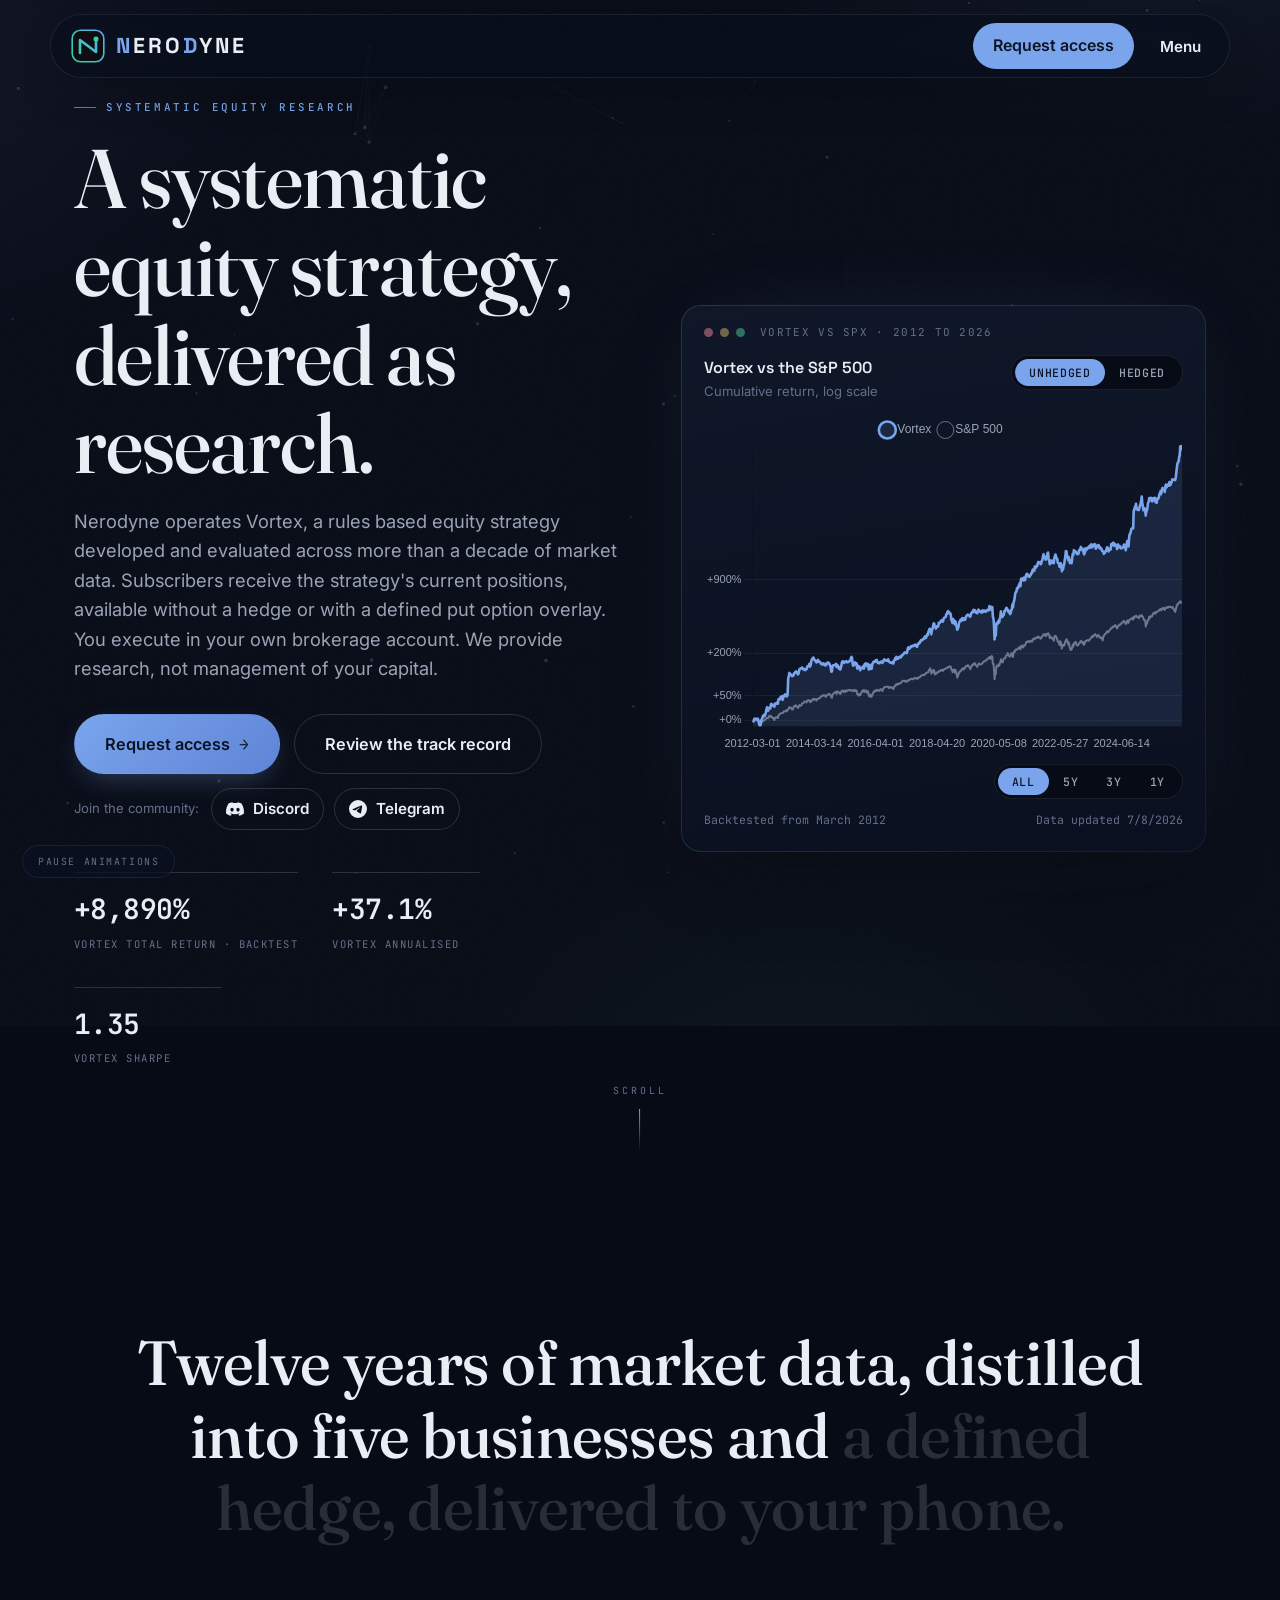
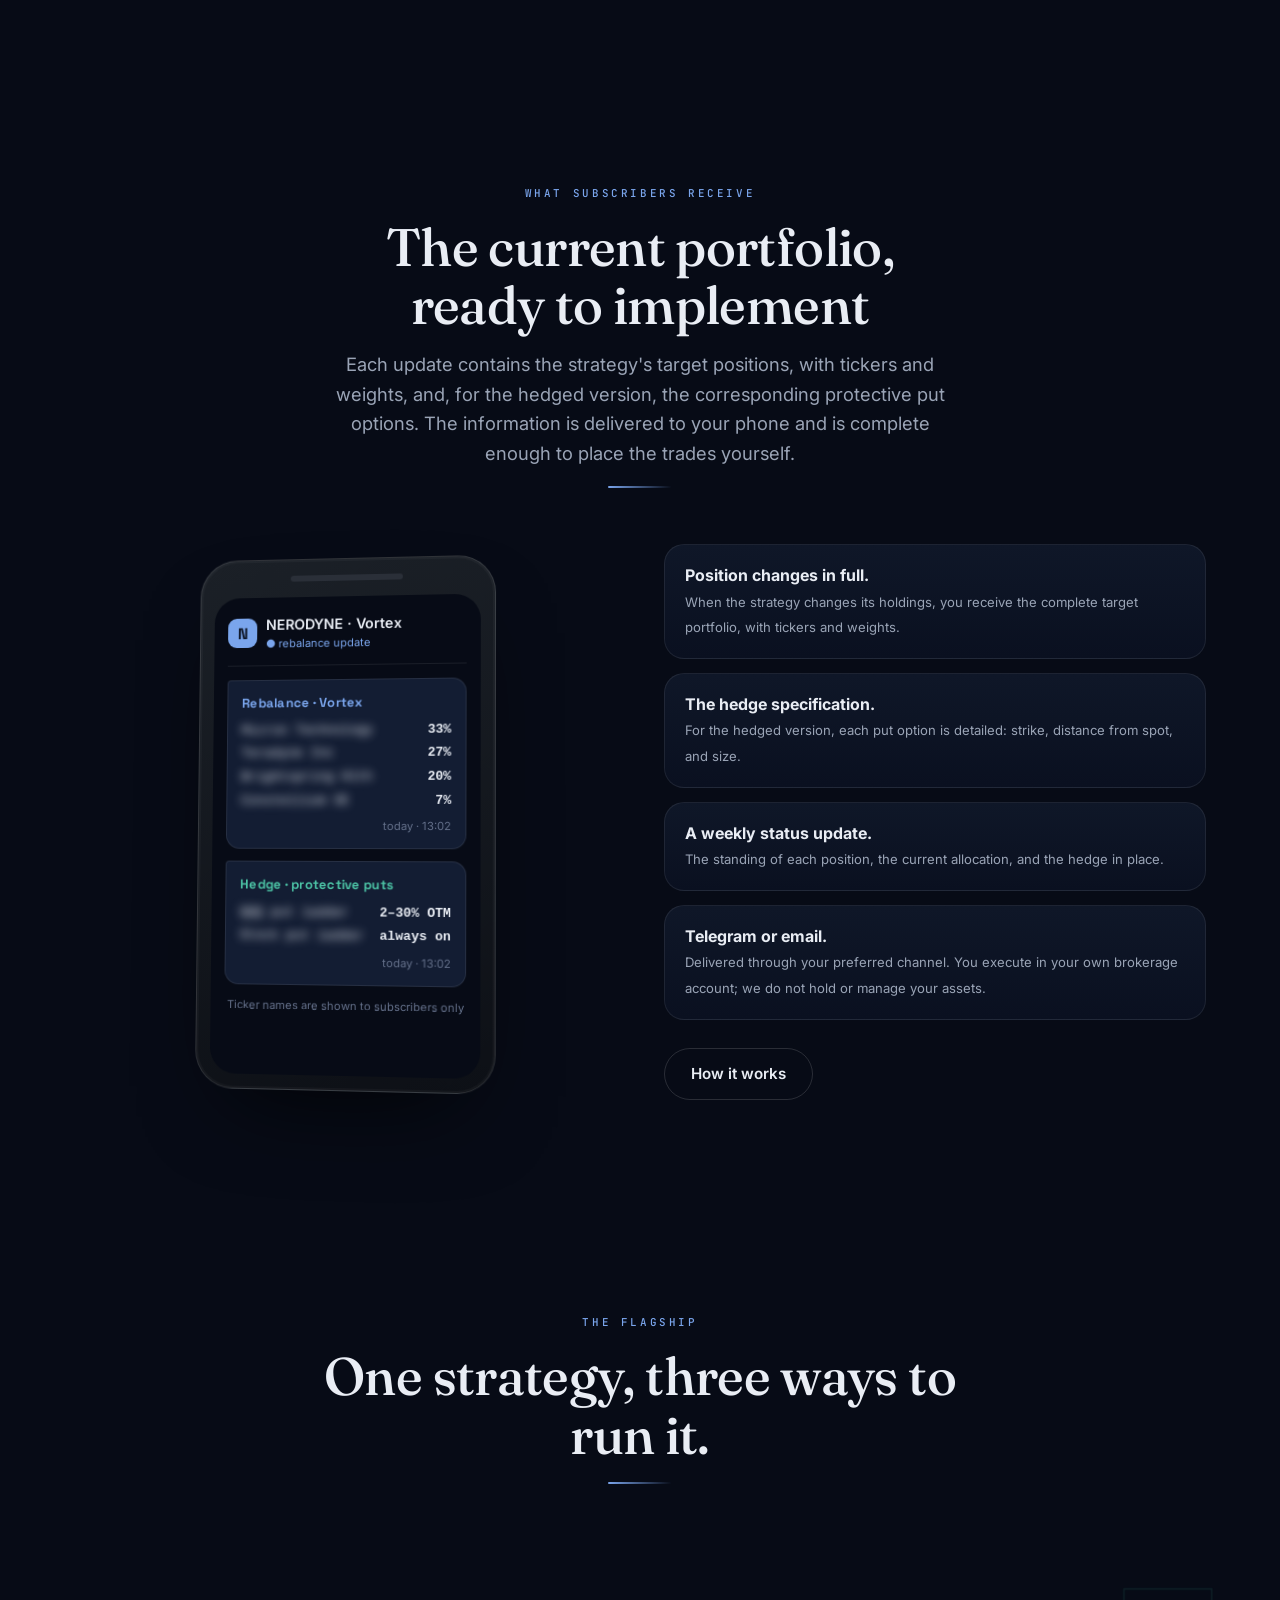
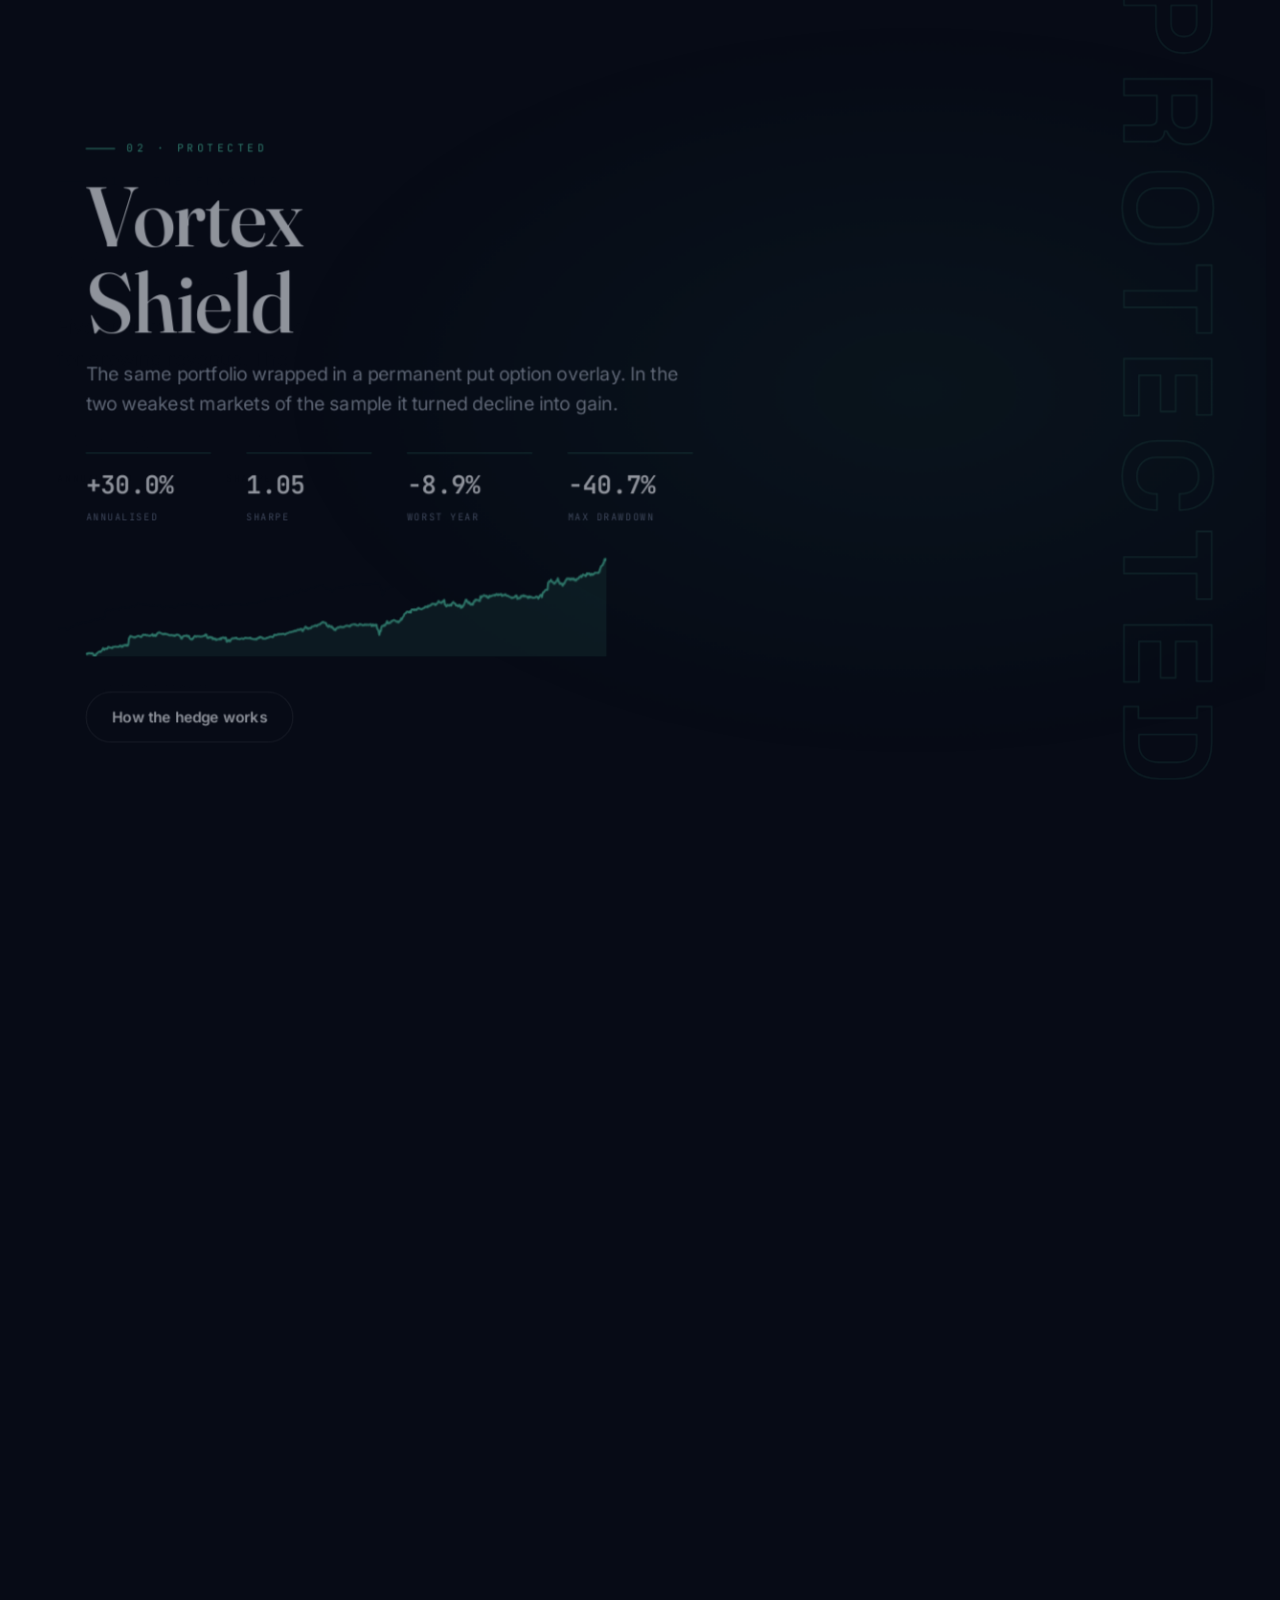
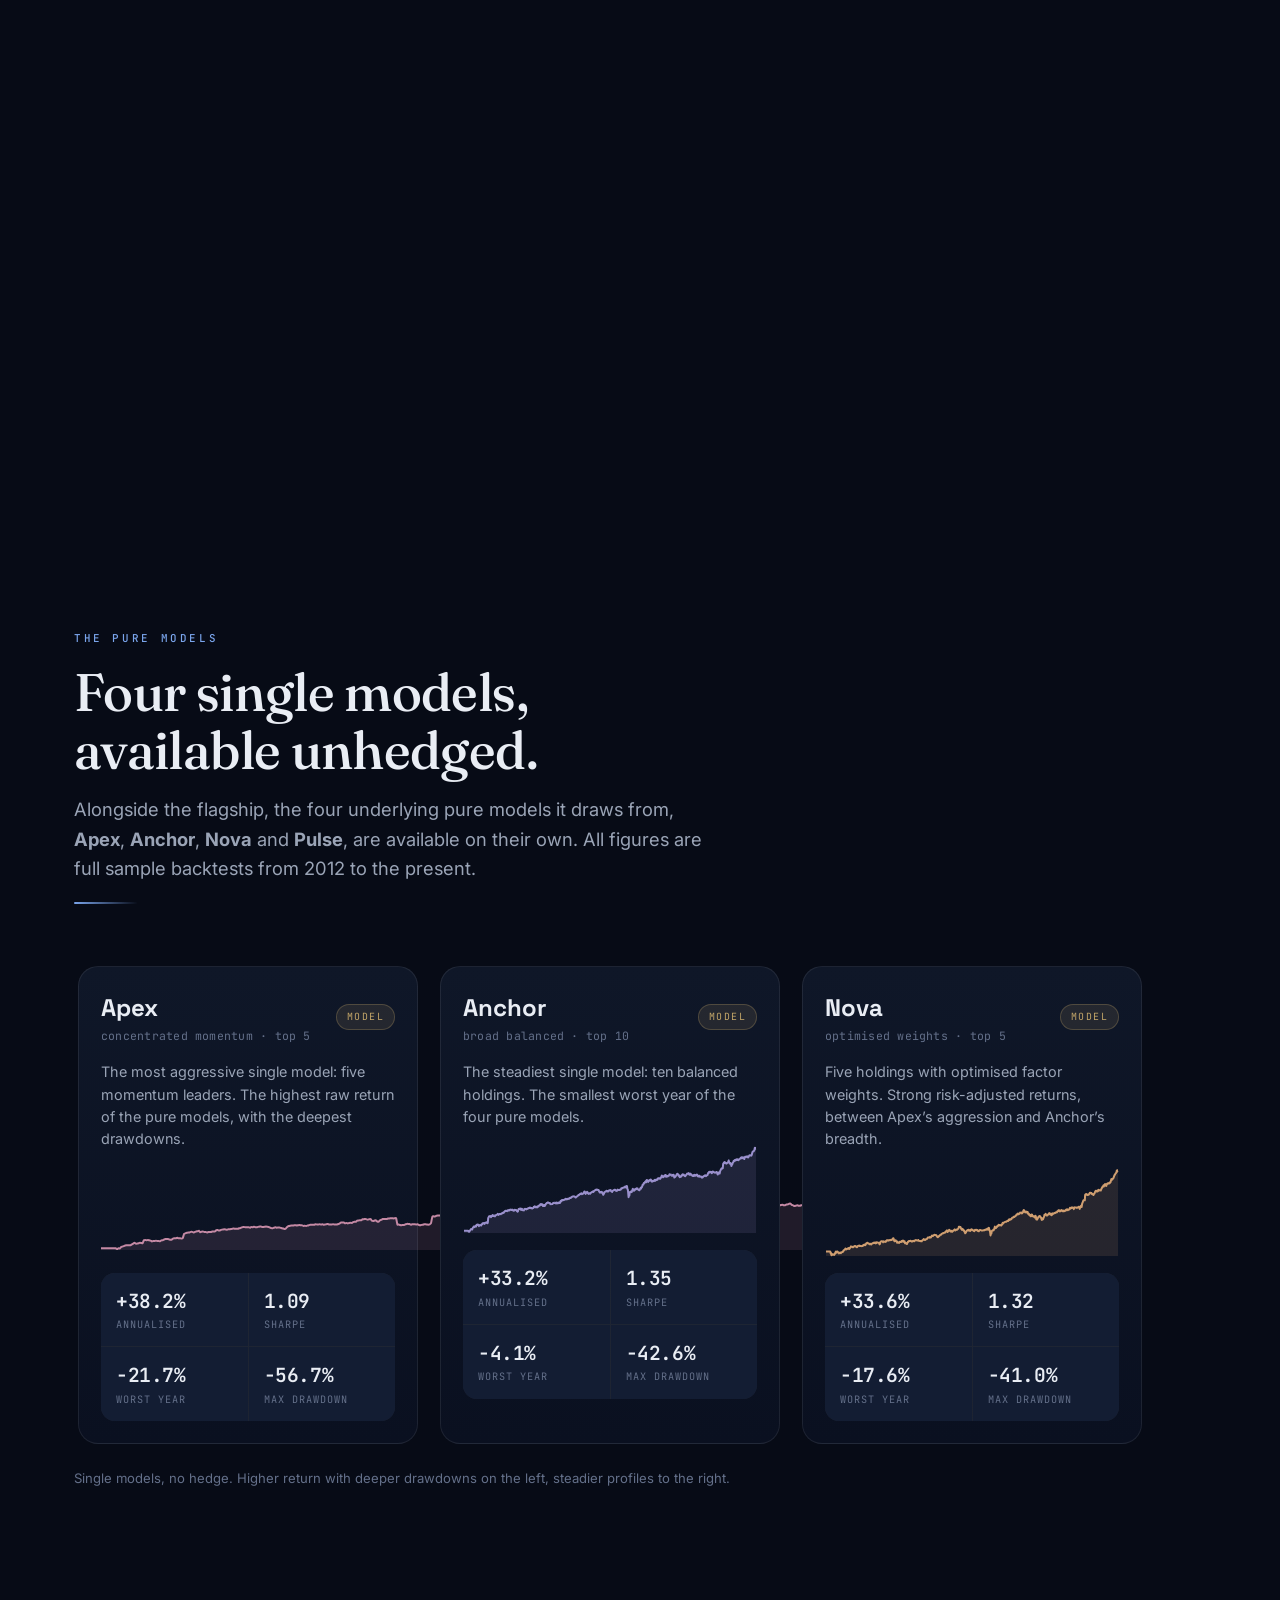
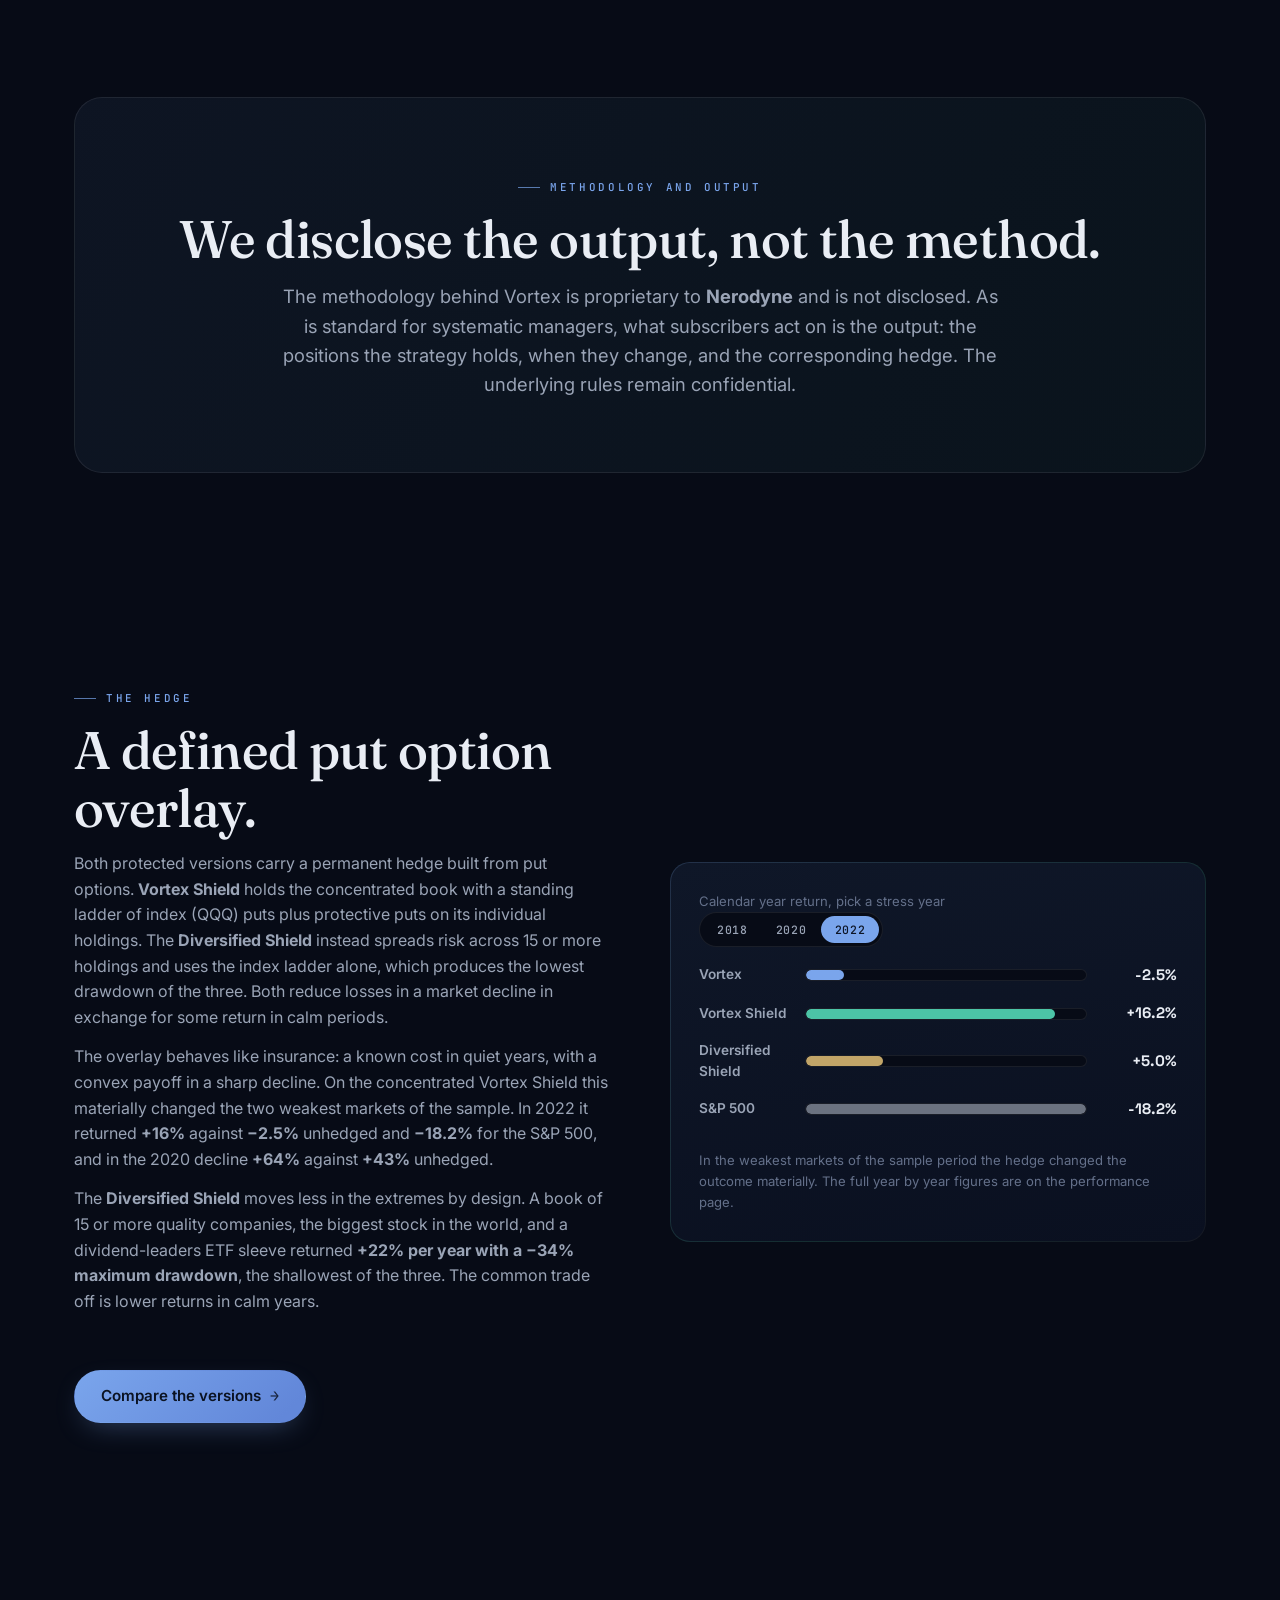
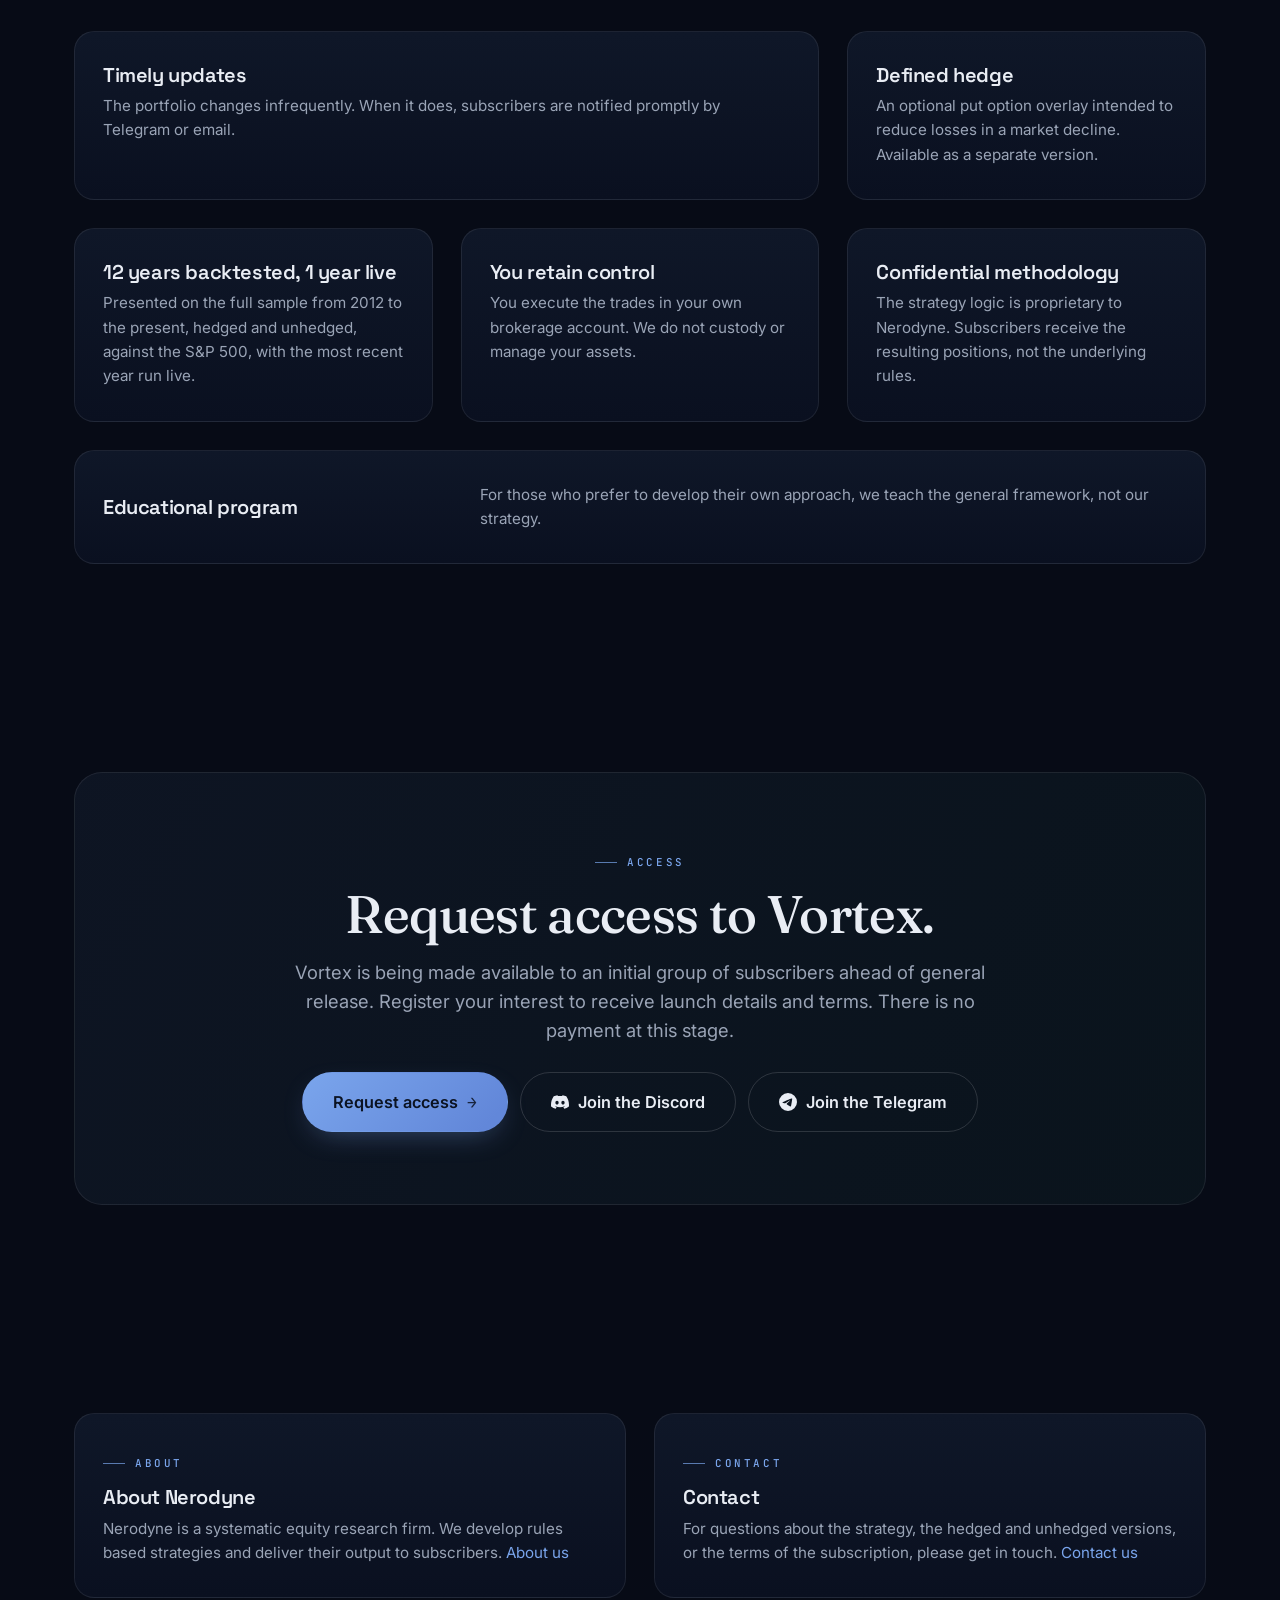
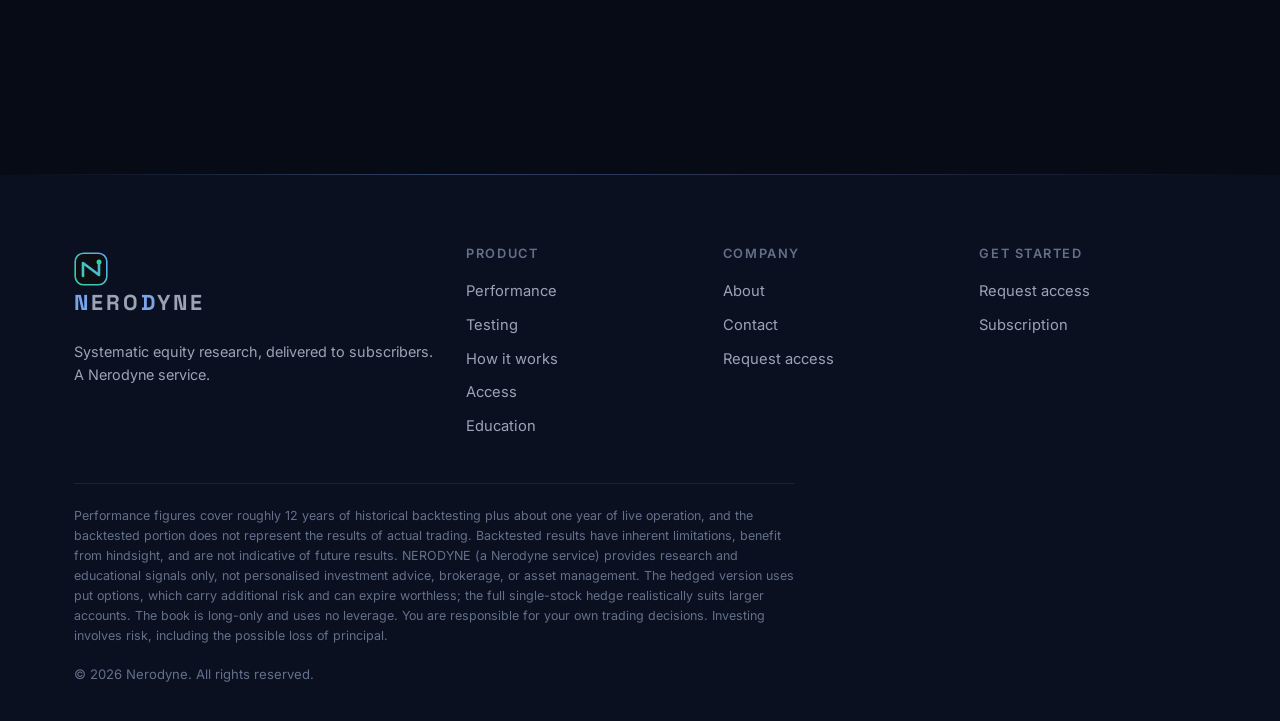
==== commit 4a2ed2f3: "Monochrome text, mid-page model journey with gentle crossfade (mobile too), consistency pass - All t" ====
--- a/index.html
+++ b/index.html
@@ -34,9 +34,7 @@
 </header>
 
 <!-- HERO -->
-<div class="zoom-track" id="zoomTrack">
-<div class="zoom-stage">
-<section class="scene hero">
+<section class="hero">
   <div class="scroll-cue">Scroll</div>
   <div class="hero-grid container">
     <div>
@@ -84,45 +82,6 @@
   </div>
 </section>
 
-
-<!-- THE MODEL JOURNEY -->
-<section class="scene chapter" data-ch="vortex">
-  <div class="ch-num">Growth</div>
-  <div class="container ch-inner">
-    <span class="ch-idx">01 &middot; The flagship</span>
-    <h2 class="ch-title">Vortex</h2>
-    <p class="ch-line">Five distinct businesses, selected from six internal models and verified for growing revenue. The strategy at full strength.</p>
-    <div class="ch-stats" id="chstats-vortex"></div>
-    <div class="ch-spark"><canvas id="chspark-vortex"></canvas></div>
-    <div class="ch-cta"><a href="performance.html" class="btn btn-ghost">The track record</a></div>
-  </div>
-</section>
-
-<section class="scene chapter" data-ch="shield">
-  <div class="ch-num">Protected</div>
-  <div class="container ch-inner">
-    <span class="ch-idx">02 &middot; Protected</span>
-    <h2 class="ch-title">Vortex<br>Shield</h2>
-    <p class="ch-line">The same portfolio wrapped in a permanent put option overlay. In the two weakest markets of the sample it turned decline into gain.</p>
-    <div class="ch-stats" id="chstats-shield"></div>
-    <div class="ch-spark"><canvas id="chspark-shield"></canvas></div>
-    <div class="ch-cta"><a href="how-it-works.html" class="btn btn-ghost">How the hedge works</a></div>
-  </div>
-</section>
-
-<section class="scene chapter" data-ch="diversified">
-  <div class="ch-num">Steady</div>
-  <div class="container ch-inner">
-    <span class="ch-idx">03 &middot; Steady</span>
-    <h2 class="ch-title">Diversified<br>Shield</h2>
-    <p class="ch-line">A broader book of quality companies, the largest stock in the world, a dividend ETF sleeve, and an index hedge. The shallowest drawdowns of the lineup.</p>
-    <div class="ch-stats" id="chstats-diversified"></div>
-    <div class="ch-spark"><canvas id="chspark-diversified"></canvas></div>
-    <div class="ch-cta"><a href="testing.html" class="btn btn-ghost">How it is tested</a></div>
-  </div>
-</section>
-</div>
-</div>
 
 <!-- STATEMENT -->
 <section class="statement-sec container">
@@ -173,6 +132,55 @@
   </div>
 </section>
 
+<!-- THE MODEL JOURNEY -->
+<section class="container" style="padding-bottom:0;">
+  <div class="section-head center">
+    <span class="eyebrow">The flagship</span>
+    <h2>One strategy, three ways to run it.</h2>
+    <div class="kicker-line" style="margin-inline:auto;"></div>
+  </div>
+</section>
+
+<div class="zoom-track" id="zoomTrack">
+<div class="zoom-stage">
+<section class="scene chapter" data-ch="vortex">
+  <div class="ch-num">Growth</div>
+  <div class="container ch-inner">
+    <span class="ch-idx">01 &middot; The flagship</span>
+    <h2 class="ch-title">Vortex</h2>
+    <p class="ch-line">Five distinct businesses, selected from six internal models and verified for growing revenue. The strategy at full strength.</p>
+    <div class="ch-stats" id="chstats-vortex"></div>
+    <div class="ch-spark"><canvas id="chspark-vortex"></canvas></div>
+    <div class="ch-cta"><a href="performance.html" class="btn btn-ghost">The track record</a></div>
+  </div>
+</section>
+
+<section class="scene chapter" data-ch="shield">
+  <div class="ch-num">Protected</div>
+  <div class="container ch-inner">
+    <span class="ch-idx">02 &middot; Protected</span>
+    <h2 class="ch-title">Vortex<br>Shield</h2>
+    <p class="ch-line">The same portfolio wrapped in a permanent put option overlay. In the two weakest markets of the sample it turned decline into gain.</p>
+    <div class="ch-stats" id="chstats-shield"></div>
+    <div class="ch-spark"><canvas id="chspark-shield"></canvas></div>
+    <div class="ch-cta"><a href="how-it-works.html" class="btn btn-ghost">How the hedge works</a></div>
+  </div>
+</section>
+
+<section class="scene chapter" data-ch="diversified">
+  <div class="ch-num">Steady</div>
+  <div class="container ch-inner">
+    <span class="ch-idx">03 &middot; Steady</span>
+    <h2 class="ch-title">Diversified<br>Shield</h2>
+    <p class="ch-line">A broader book of quality companies, the largest stock in the world, a dividend ETF sleeve, and an index hedge. The shallowest drawdowns of the lineup.</p>
+    <div class="ch-stats" id="chstats-diversified"></div>
+    <div class="ch-spark"><canvas id="chspark-diversified"></canvas></div>
+    <div class="ch-cta"><a href="testing.html" class="btn btn-ghost">How it is tested</a></div>
+  </div>
+</section>
+</div>
+</div>
+
 <!-- MODELS -->
 <section class="container">
   <div class="section-head">
@@ -190,7 +198,7 @@
   <div class="cta-band reveal">
     <span class="eyebrow">Methodology and output</span>
     <h2 class="mt-s">We disclose the output, not the method.</h2>
-    <p class="lead" style="margin:14px auto 0;">The methodology behind Vortex is proprietary to <b style="color:var(--accent)">Nerodyne</b> and is not disclosed. As is standard for systematic managers, what subscribers act on is the output: the positions the strategy holds, when they change, and the corresponding hedge. The underlying rules remain confidential.</p>
+    <p class="lead" style="margin:14px auto 0;">The methodology behind Vortex is proprietary to <b>Nerodyne</b> and is not disclosed. As is standard for systematic managers, what subscribers act on is the output: the positions the strategy holds, when they change, and the corresponding hedge. The underlying rules remain confidential.</p>
   </div>
 </section>
 
@@ -200,8 +208,8 @@
     <div>
       <span class="eyebrow">The hedge</span>
       <h2 class="mt-s">A defined put option overlay.</h2>
-      <p class="mt-s">Both protected versions carry a permanent hedge built from put options. <b style="color:var(--accent-2)">Vortex Shield</b> holds the concentrated book with a standing ladder of index (QQQ) puts plus protective puts on its individual holdings. The <b>Diversified Shield</b> instead spreads risk across 15 or more holdings and uses the index ladder alone, which produces the lowest drawdown of the three. Both reduce losses in a market decline in exchange for some return in calm periods.</p>
-      <p class="mt-s">The overlay behaves like insurance: a known cost in quiet years, with a convex payoff in a sharp decline. On the concentrated Vortex Shield this materially changed the two weakest markets of the sample. In 2022 it returned <b style="color:var(--accent-2)">+16%</b> against <b style="color:var(--accent)">−2.5%</b> unhedged and <b style="color:var(--danger)">−18.2%</b> for the S&amp;P 500, and in the 2020 decline <b style="color:var(--accent-2)">+64%</b> against <b style="color:var(--accent)">+43%</b> unhedged.</p>
+      <p class="mt-s">Both protected versions carry a permanent hedge built from put options. <b>Vortex Shield</b> holds the concentrated book with a standing ladder of index (QQQ) puts plus protective puts on its individual holdings. The <b>Diversified Shield</b> instead spreads risk across 15 or more holdings and uses the index ladder alone, which produces the lowest drawdown of the three. Both reduce losses in a market decline in exchange for some return in calm periods.</p>
+      <p class="mt-s">The overlay behaves like insurance: a known cost in quiet years, with a convex payoff in a sharp decline. On the concentrated Vortex Shield this materially changed the two weakest markets of the sample. In 2022 it returned <b>+16%</b> against <b>−2.5%</b> unhedged and <b>−18.2%</b> for the S&amp;P 500, and in the 2020 decline <b>+64%</b> against <b>+43%</b> unhedged.</p>
       <p class="mt-s">The <b>Diversified Shield</b> moves less in the extremes by design. A book of 15 or more quality companies, the biggest stock in the world, and a dividend-leaders ETF sleeve returned <b>+22% per year with a −34% maximum drawdown</b>, the shallowest of the three. The common trade off is lower returns in calm years.</p>
       <a href="performance.html" class="btn btn-primary mt-l">Compare the versions</a>
     </div>
--- a/css/style-v8.css
+++ b/css/style-v8.css
@@ -91,13 +91,8 @@
 .eyebrow::before { content: ""; width: 22px; height: 1px; background: var(--accent); opacity: .7; }
 .section-head.center .eyebrow::after { content: ""; width: 22px; height: 1px; background: var(--accent); opacity: .7; }
 .lead { font-size: 1.15rem; color: var(--muted); max-width: 60ch; }
-.gradient-text {
-  background: linear-gradient(110deg, var(--accent), var(--violet) 45%, var(--accent-2) 90%);
-  background-size: 220% auto;
-  -webkit-background-clip: text; background-clip: text; color: transparent;
-  animation: text-sheen 14s ease-in-out infinite alternate;
-}
-@keyframes text-sheen { from { background-position: 0% center; } to { background-position: 100% center; } }
+/* display headlines stay a single colour — no gradient fills in body/heading text */
+.gradient-text { color: var(--text); }
 
 /* ---------- header / nav ---------- */
 .site-header {
@@ -168,7 +163,6 @@
 .hero-stats { display: flex; gap: 34px; margin-top: 42px; flex-wrap: wrap; }
 .hero-stats .stat { border-top: 1px solid var(--border-2); padding-top: 14px; min-width: 148px; }
 .hero-stats .stat .num { font-family: var(--mono); font-size: 1.75rem; font-weight: 600; color: var(--text); letter-spacing: -.02em; }
-.hero-stats .stat .num.up { color: var(--up); }
 .hero-stats .stat .lbl { font-family: var(--mono); font-size: .66rem; color: var(--faint); text-transform: uppercase; letter-spacing: .14em; margin-top: 4px; }
 
 /* chart panel */
@@ -218,8 +212,7 @@
 .mc-spark { height: 90px; position: relative; }
 .stat-grid { display: grid; grid-template-columns: 1fr 1fr; gap: 1px; background: var(--border); border-radius: var(--radius-sm); overflow: hidden; }
 .stat-grid .cell { background: var(--panel-2); padding: 13px 15px; }
-.stat-grid .cell .v { font-family: var(--mono); font-size: 1.22rem; font-weight: 600; letter-spacing: -.02em; }
-.stat-grid .cell .v.up { color: var(--up); } .stat-grid .cell .v.down { color: var(--danger); }
+.stat-grid .cell .v { font-family: var(--mono); font-size: 1.22rem; font-weight: 600; letter-spacing: -.02em; color: var(--text); }
 .stat-grid .cell .k { font-family: var(--mono); font-size: .64rem; color: var(--faint); text-transform: uppercase; letter-spacing: .1em; }
 
 /* ---------- feature grid ---------- */
@@ -251,7 +244,7 @@
 .price-card li::before { content: "✓"; color: var(--accent); font-weight: 700; }
 .price-card li.not-included { color: var(--faint); text-decoration: line-through; text-decoration-color: rgba(251,113,133,.5); }
 .price-card li.not-included::before { content: "✗"; color: var(--danger); font-weight: 700; text-decoration: none; }
-.price-card .save { font-size: .8rem; color: var(--gold); }
+.price-card .save { font-size: .8rem; color: var(--muted); }
 
 /* ---------- tables ---------- */
 .tbl { width: 100%; border-collapse: collapse; font-size: .92rem; }
@@ -321,7 +314,7 @@
 .ticker:hover .ticker-track { animation-play-state: paused; }
 .ticker .ti { font-family: var(--display); font-size: .92rem; letter-spacing: .02em; color: var(--muted); display:inline-flex; gap:9px; align-items:center; }
 .ticker .ti b { color: var(--text); font-weight: 600; }
-.ticker .ti .up { color: var(--up); } .ticker .ti .down { color: var(--danger); }
+.ticker .ti .up, .ticker .ti .down { color: var(--text); }
 .ticker .ti::before { content:"›"; color: var(--faint); }
 @keyframes marquee { from { transform: translateX(0); } to { transform: translateX(-50%); } }
 
@@ -392,8 +385,8 @@
 .section-head.center .kicker-line { margin-inline:auto; }
 
 /* badges variants */
-.badge.green { background: rgba(76,189,160,.12); color: var(--accent); border-color: rgba(76,189,160,.28); }
-.badge.blue  { background: rgba(125,157,217,.12); color: var(--accent-2); border-color: rgba(125,157,217,.28); }
+.badge.green { background: rgba(76,189,160,.12); color: var(--accent-2); border-color: rgba(76,189,160,.28); }
+.badge.blue  { background: rgba(125,157,217,.12); color: var(--accent); border-color: rgba(125,157,217,.28); }
 
 /* reveal — content approaches from depth: scale + blur zoom-in */
 .reveal { opacity:0; transform:scale(.93); filter:blur(10px);
@@ -450,8 +443,8 @@
 
 /* ── badge colours ── */
 .badge { background:rgba(194,165,104,.12); color:var(--gold); border-color:rgba(194,165,104,.28); }
-.badge.green { background:rgba(76,189,160,.12); color:var(--accent); border-color:rgba(76,189,160,.28); }
-.badge.blue  { background:rgba(125,157,217,.12); color:var(--accent-2); border-color:rgba(125,157,217,.28); }
+.badge.green { background:rgba(76,189,160,.12); color:var(--accent-2); border-color:rgba(76,189,160,.28); }
+.badge.blue  { background:rgba(125,157,217,.12); color:var(--accent); border-color:rgba(125,157,217,.28); }
 
 /* ── price card featured ring ── */
 .price-card.featured { border-color:rgba(109,151,211,.4); box-shadow:0 14px 40px -24px rgba(0,0,0,.6); }
@@ -470,7 +463,7 @@
 /* scroll progress hairline under the header */
 .scroll-progress {
   position: fixed; top: 0; left: 0; height: 2px; width: 0; z-index: 200;
-  background: linear-gradient(90deg, var(--accent), var(--violet) 60%, var(--accent-2));
+  background: var(--accent);
   box-shadow: 0 0 12px rgba(122,165,236,.55);
   pointer-events: none;
 }
@@ -647,7 +640,6 @@
 .ch-stats { display: flex; gap: 36px; flex-wrap: wrap; margin: 34px 0 30px; }
 .ch-stats .stat { border-top: 1px solid rgba(var(--ch-rgb), .35); padding-top: 12px; min-width: 128px; }
 .ch-stats .num { font-family: var(--mono); font-size: 1.6rem; font-weight: 600; color: var(--text); }
-.ch-stats .num.up { color: var(--up); } .ch-stats .num.down { color: var(--danger); }
 .ch-stats .lbl { font-family: var(--mono); font-size: .62rem; color: var(--faint);
   text-transform: uppercase; letter-spacing: .14em; margin-top: 4px; }
 .ch-spark { height: 110px; max-width: 560px; margin-bottom: 30px; position: relative; }
@@ -659,6 +651,18 @@
   .chapter { min-height: auto; padding: 80px 0; }
   .ch-num { font-size: 5rem; right: 2vw; opacity: .55; }
   html { scroll-snap-type: none; }
+  /* pinned scene crossfade, compacted so each chapter fits a phone viewport */
+  .zoom-on .scene.chapter { padding: 84px 0 0; }
+  .zoom-on .ch-spark { height: 80px; margin-bottom: 20px; }
+  .zoom-on .ch-stats { gap: 16px 26px; margin: 24px 0 20px; }
+  .zoom-on .ch-stats .num { font-size: 1.3rem; }
+  .zoom-on .ch-line { font-size: 1.05rem; }
+  .scene-dots { right: 10px; gap: 10px; }
+}
+/* very short phone screens: drop the sparkline so a chapter never clips */
+@media (max-width: 920px) and (max-height: 640px) {
+  .zoom-on .ch-spark { display: none; }
+  .zoom-on .ch-title { font-size: 2.2rem; }
 }
 @media (prefers-reduced-motion: reduce) {
   html { scroll-snap-type: none; }
@@ -669,26 +673,22 @@
 
 
 /* ===========================================================================
-   Z-AXIS FLY-THROUGH — scroll dollies the camera through full-screen scenes.
-   Progressive enhancement: without .zoom-on (no JS, mobile, reduced motion)
+   SCENE CROSSFADE — scrolling through the pinned stage gently fades and
+   scales between full-screen scenes (subtle, Optiver-style; works on phones).
+   Progressive enhancement: without .zoom-on (no JS, reduced motion)
    the scenes are ordinary stacked sections.
    =========================================================================== */
 
 .scene { position: relative; }
-.scene.hero { min-height: 100svh; display: flex; align-items: center; }
 
 .zoom-on .zoom-track { position: relative; }
 .zoom-on .zoom-stage {
   position: sticky; top: 0; height: 100svh; overflow: hidden;
-  perspective: 1300px; perspective-origin: 50% 42%;
 }
 .zoom-on .scene {
   position: absolute; inset: 0; display: flex; align-items: center;
   min-height: 0; padding: 0; will-change: transform, opacity;
-  transform-style: preserve-3d; backface-visibility: hidden;
-}
-.zoom-on .scene.hero { padding: 0; }
-.zoom-on .scene .scroll-cue { bottom: 32px; }
+}
 .zoom-on .scene.chapter { min-height: 0; }
 
 /* scene progress dots (right edge, homepage fly-through) */
@@ -717,22 +717,6 @@
 
 /* site-wide constellation backdrop (canvas injected by JS on every page) */
 .bg-fx { position: fixed; inset: 0; z-index: 0; pointer-events: none; opacity: .4; }
-
-/* compact hero inside the fly-through so everything fits one viewport */
-.zoom-on .scene { padding-top: 70px; }   /* clear the sticky header */
-.zoom-on .scene.hero .hero-grid { gap: 44px; }
-.zoom-on .scene.hero h1 { font-size: clamp(2.1rem, 4.4vw, 3.5rem); margin: 12px 0 14px; }
-.zoom-on .scene.hero .lead { font-size: 1.02rem; margin-bottom: 16px; }
-.zoom-on .scene.hero .hero-stats { margin-top: 22px; gap: 22px; }
-.zoom-on .scene.hero .hero-stats .stat { min-width: 116px; }
-.zoom-on .scene.hero .hero-stats .num { font-size: 1.35rem; }
-.zoom-on .scene.hero .chart-wrap { height: 280px; }
-@media (max-height: 900px) {
-  .zoom-on .scene.hero .join-row { display: none !important; }
-  .zoom-on .scene.hero .hero-stats { margin-top: 16px; }
-  .zoom-on .scene.hero .chart-wrap { height: 235px; }
-  .zoom-on .scene.hero .lead { font-size: .96rem; }
-}
 
 
 /* ===========================================================================
@@ -755,7 +739,6 @@
 }
 h1 { font-size: clamp(2.8rem, 6.6vw, 5.2rem); line-height: 1.06; }
 h2 { font-size: clamp(2rem, 4.4vw, 3.3rem); line-height: 1.1; }
-.zoom-on .scene.hero h1 { font-size: clamp(2.2rem, 4.6vw, 3.7rem); }
 .ch-title { font-weight: 500; }
 
 /* ── floating pill header ── */
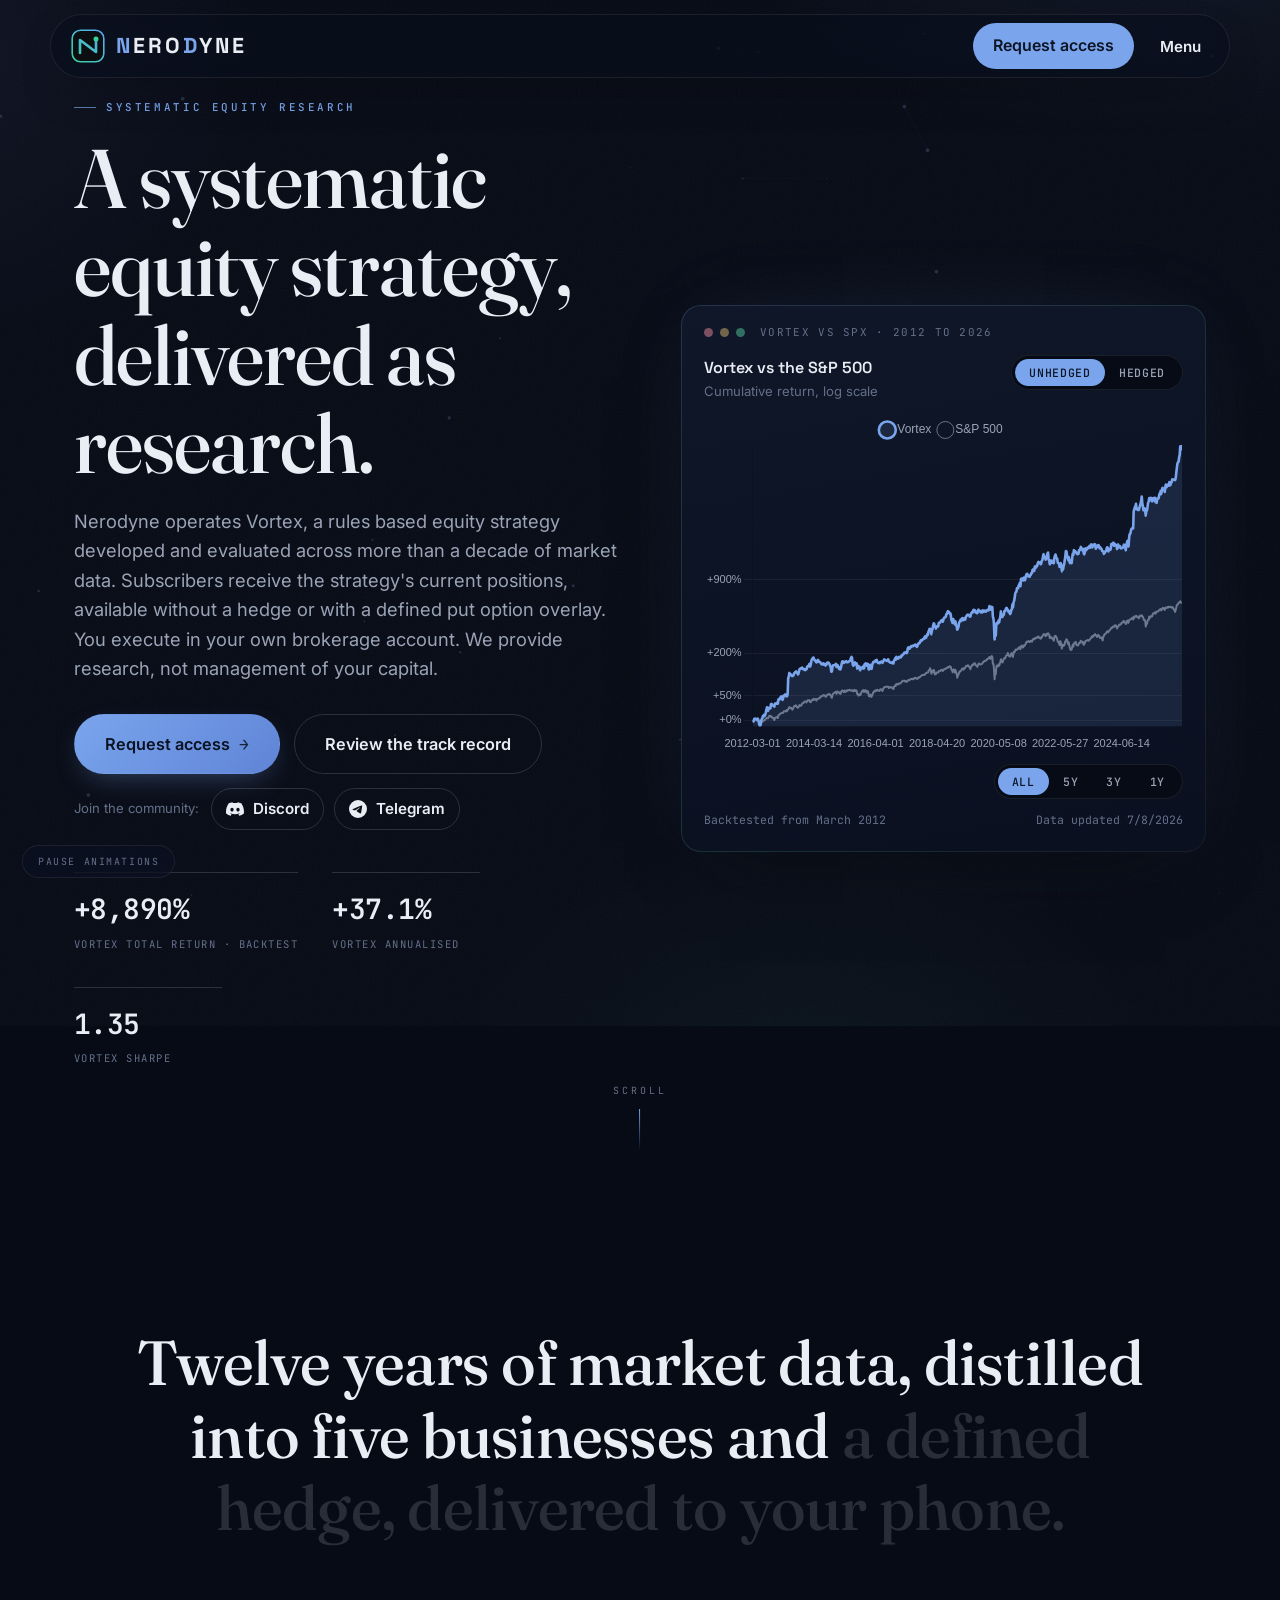
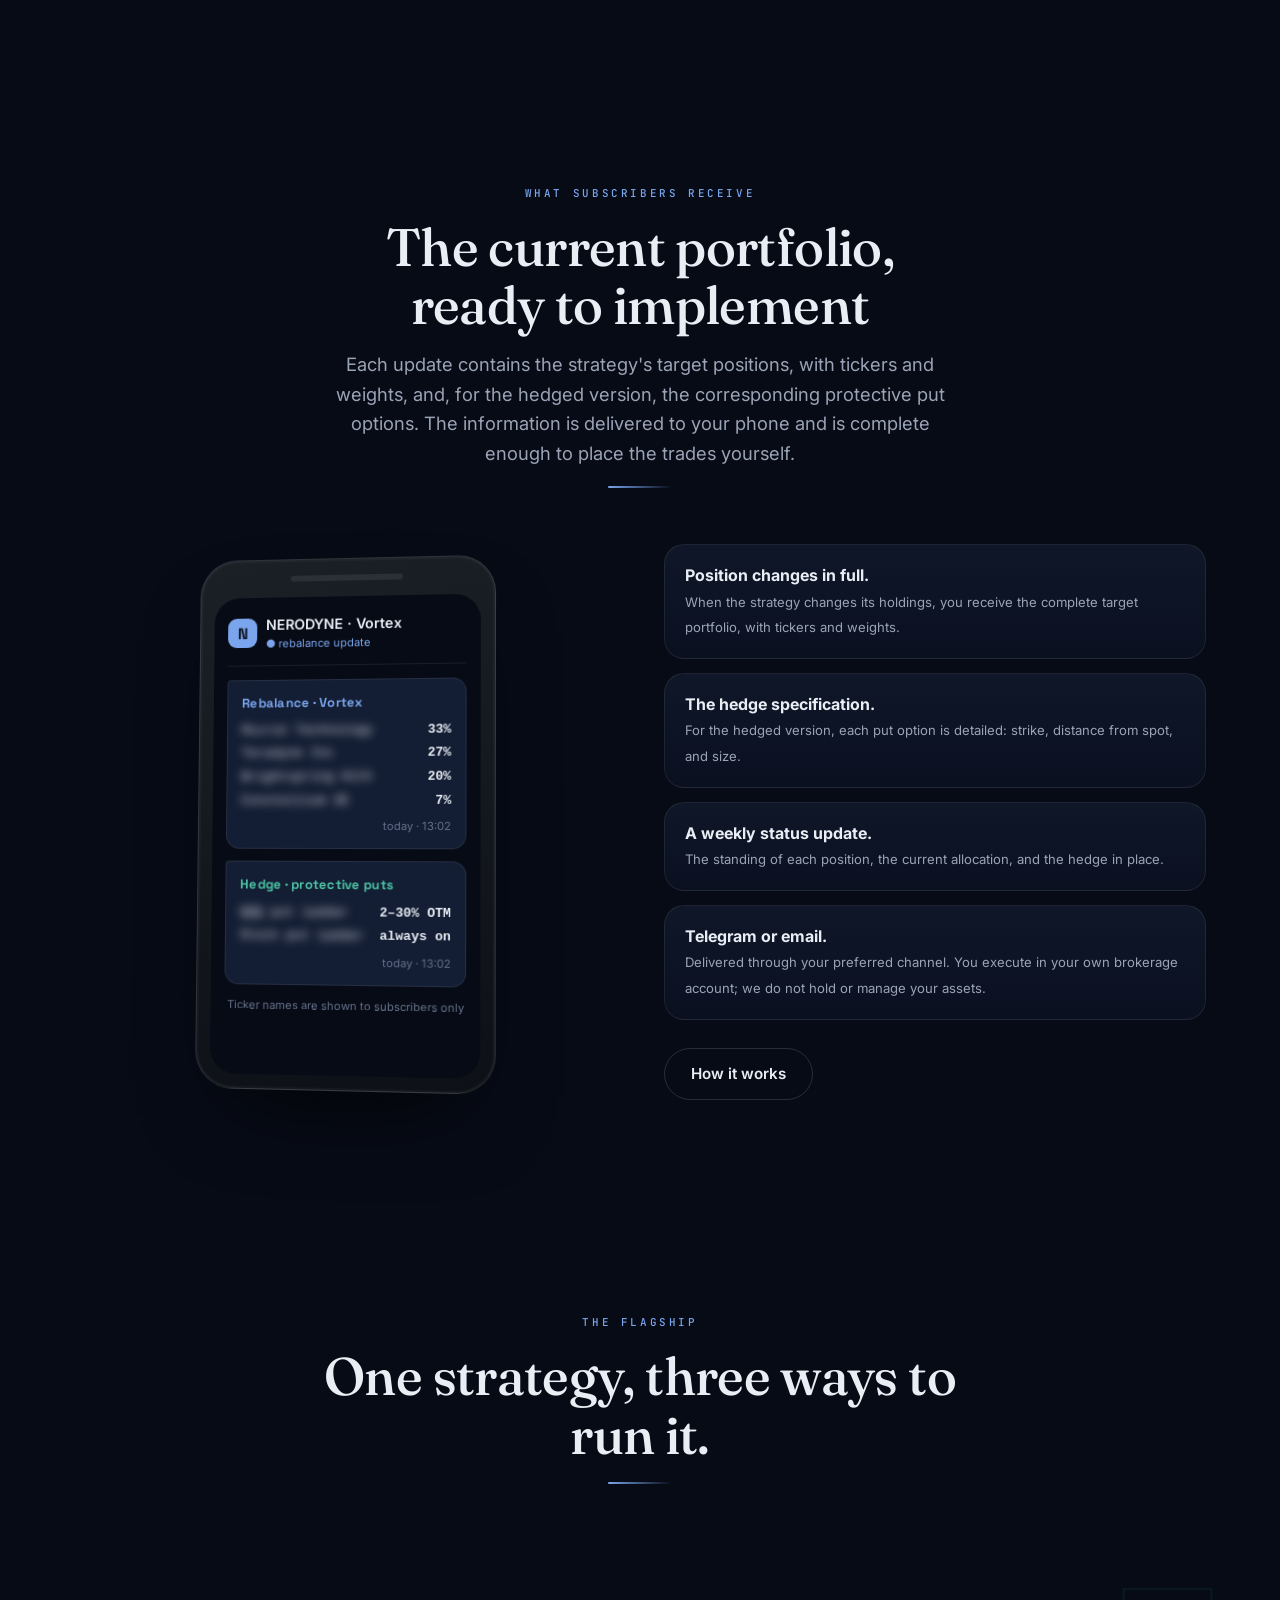
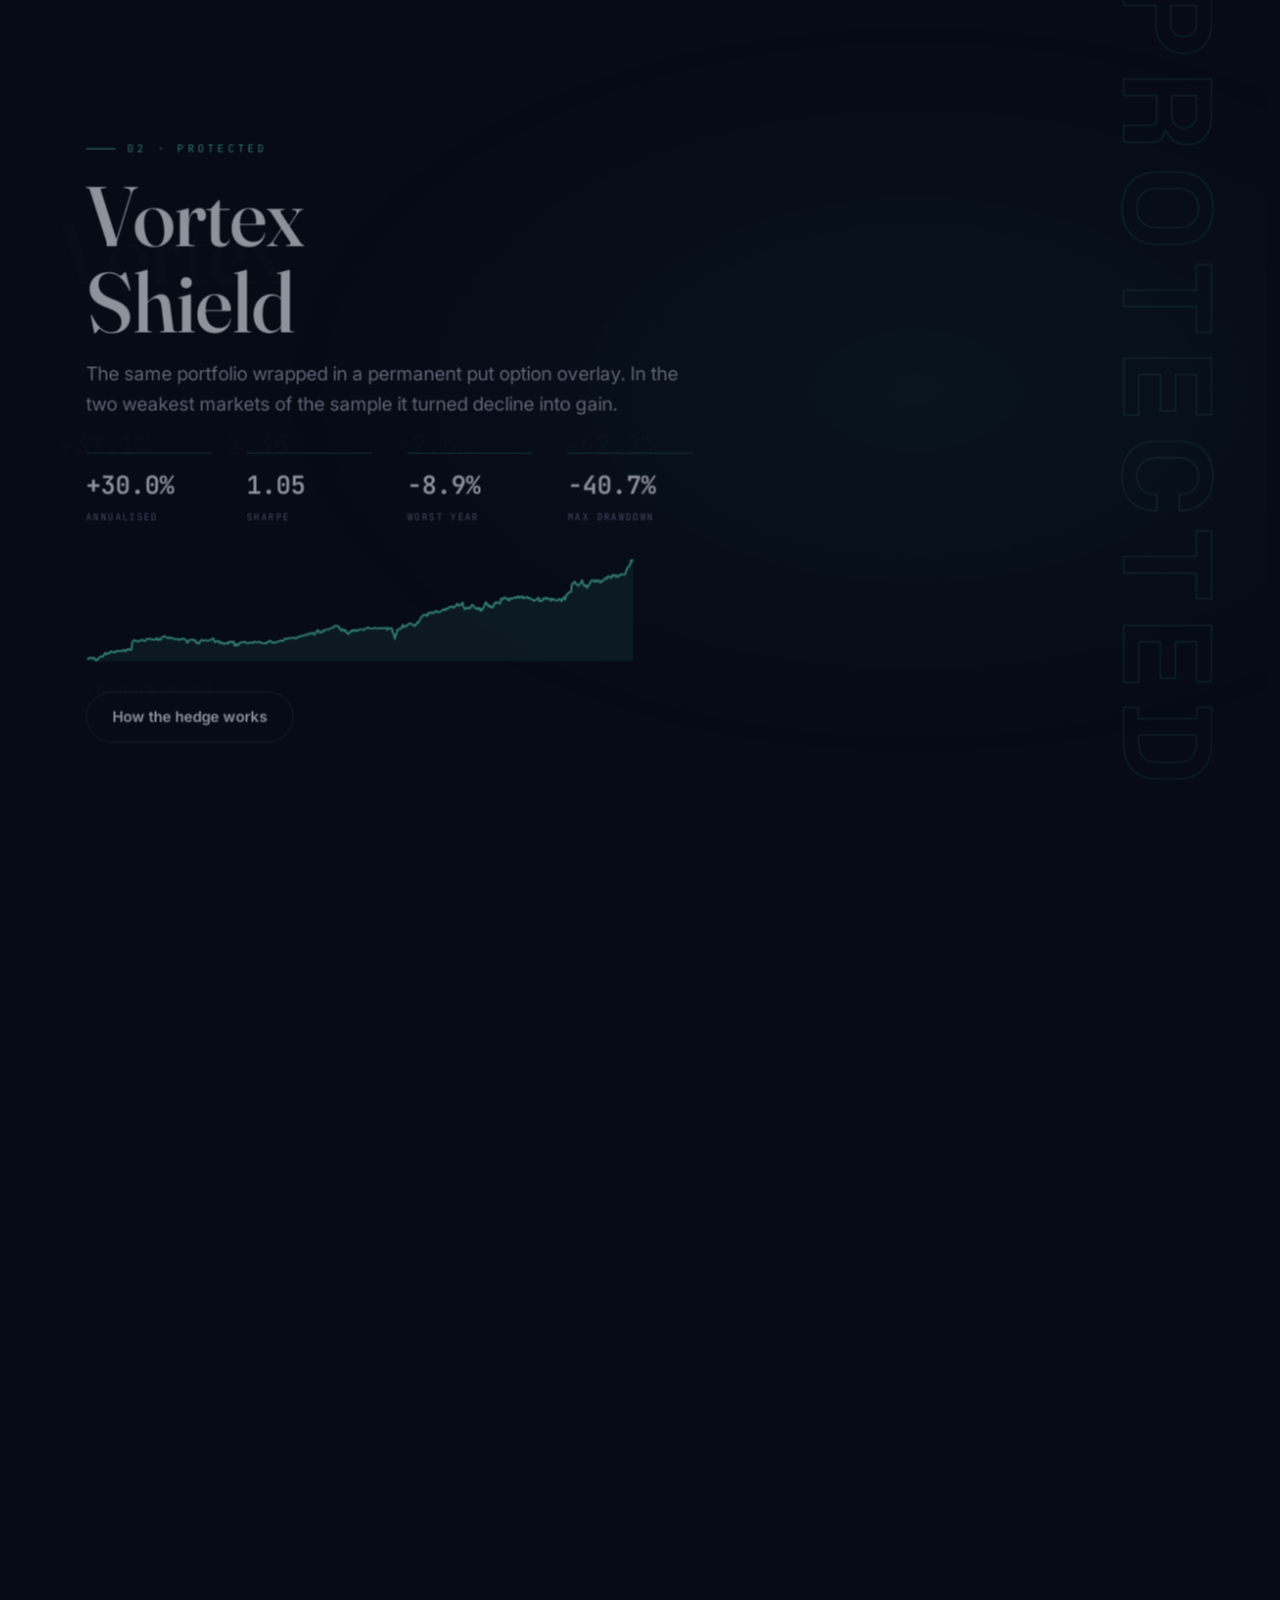
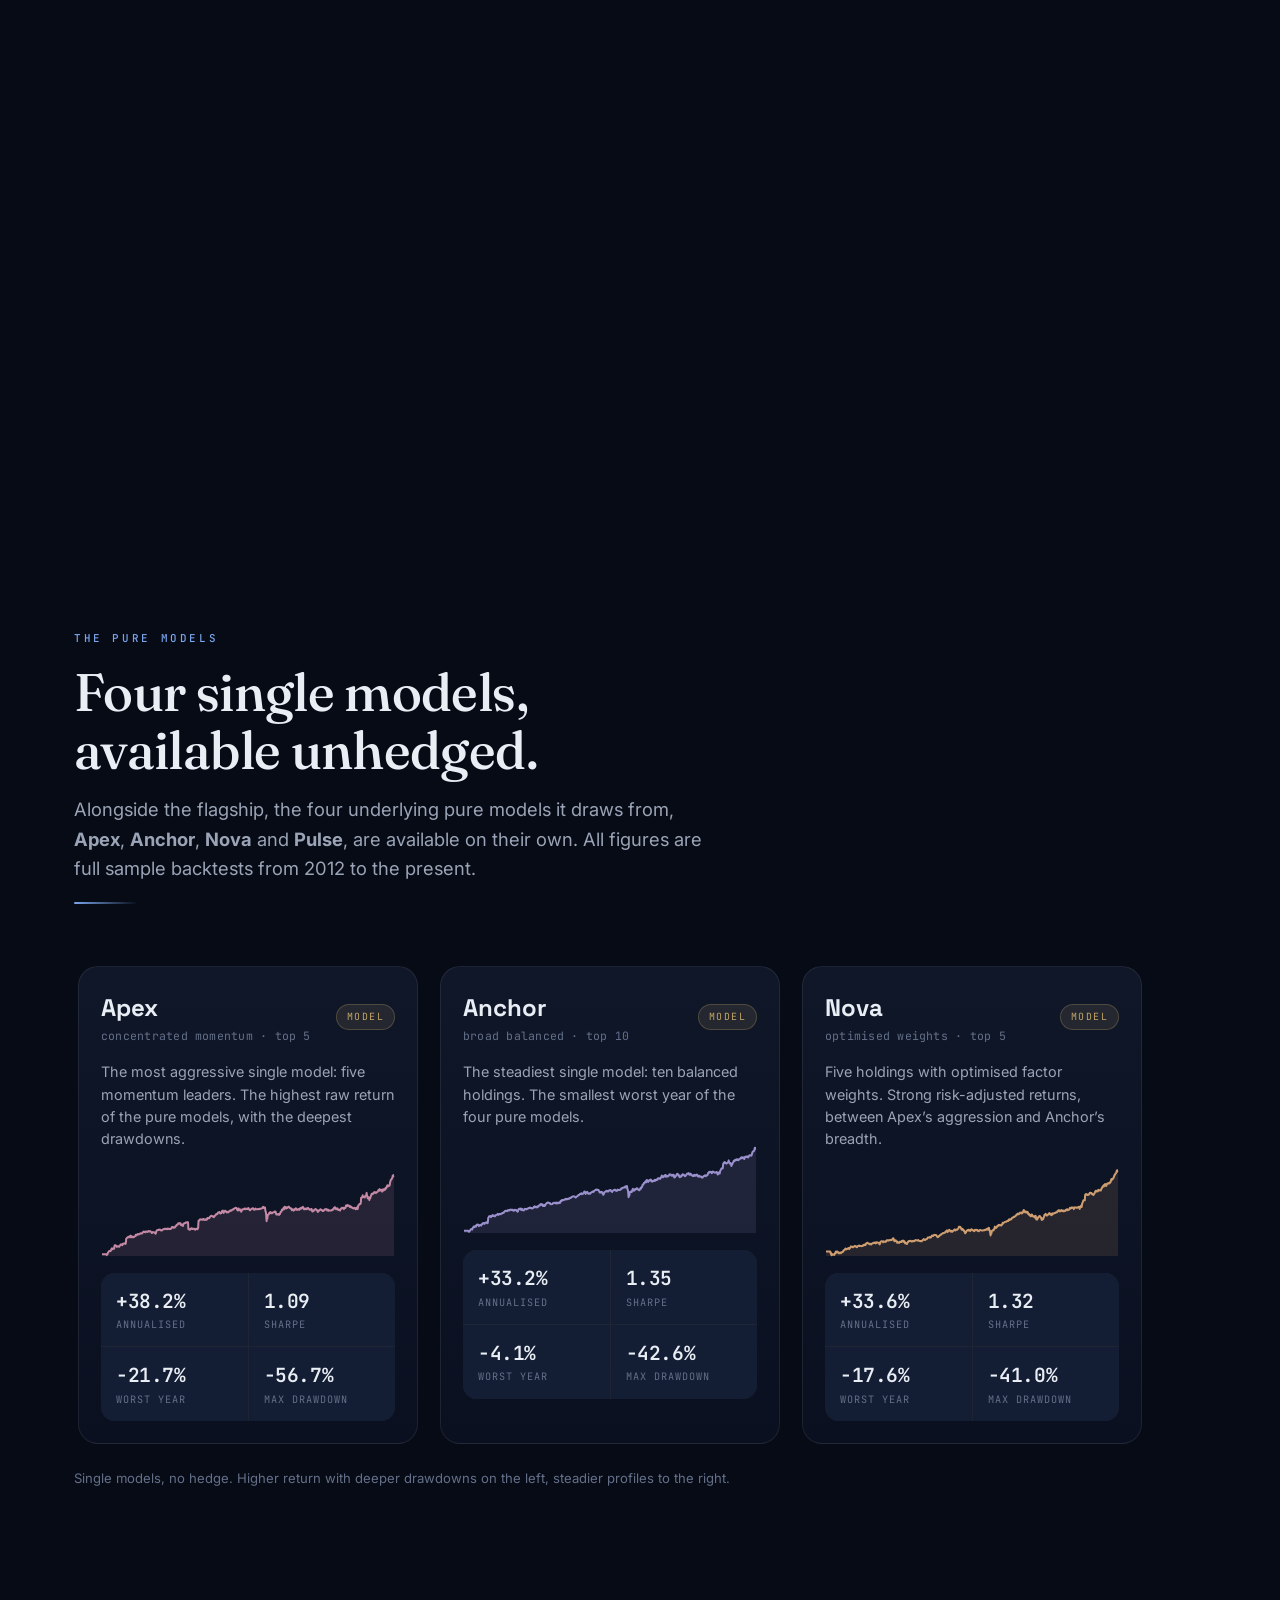
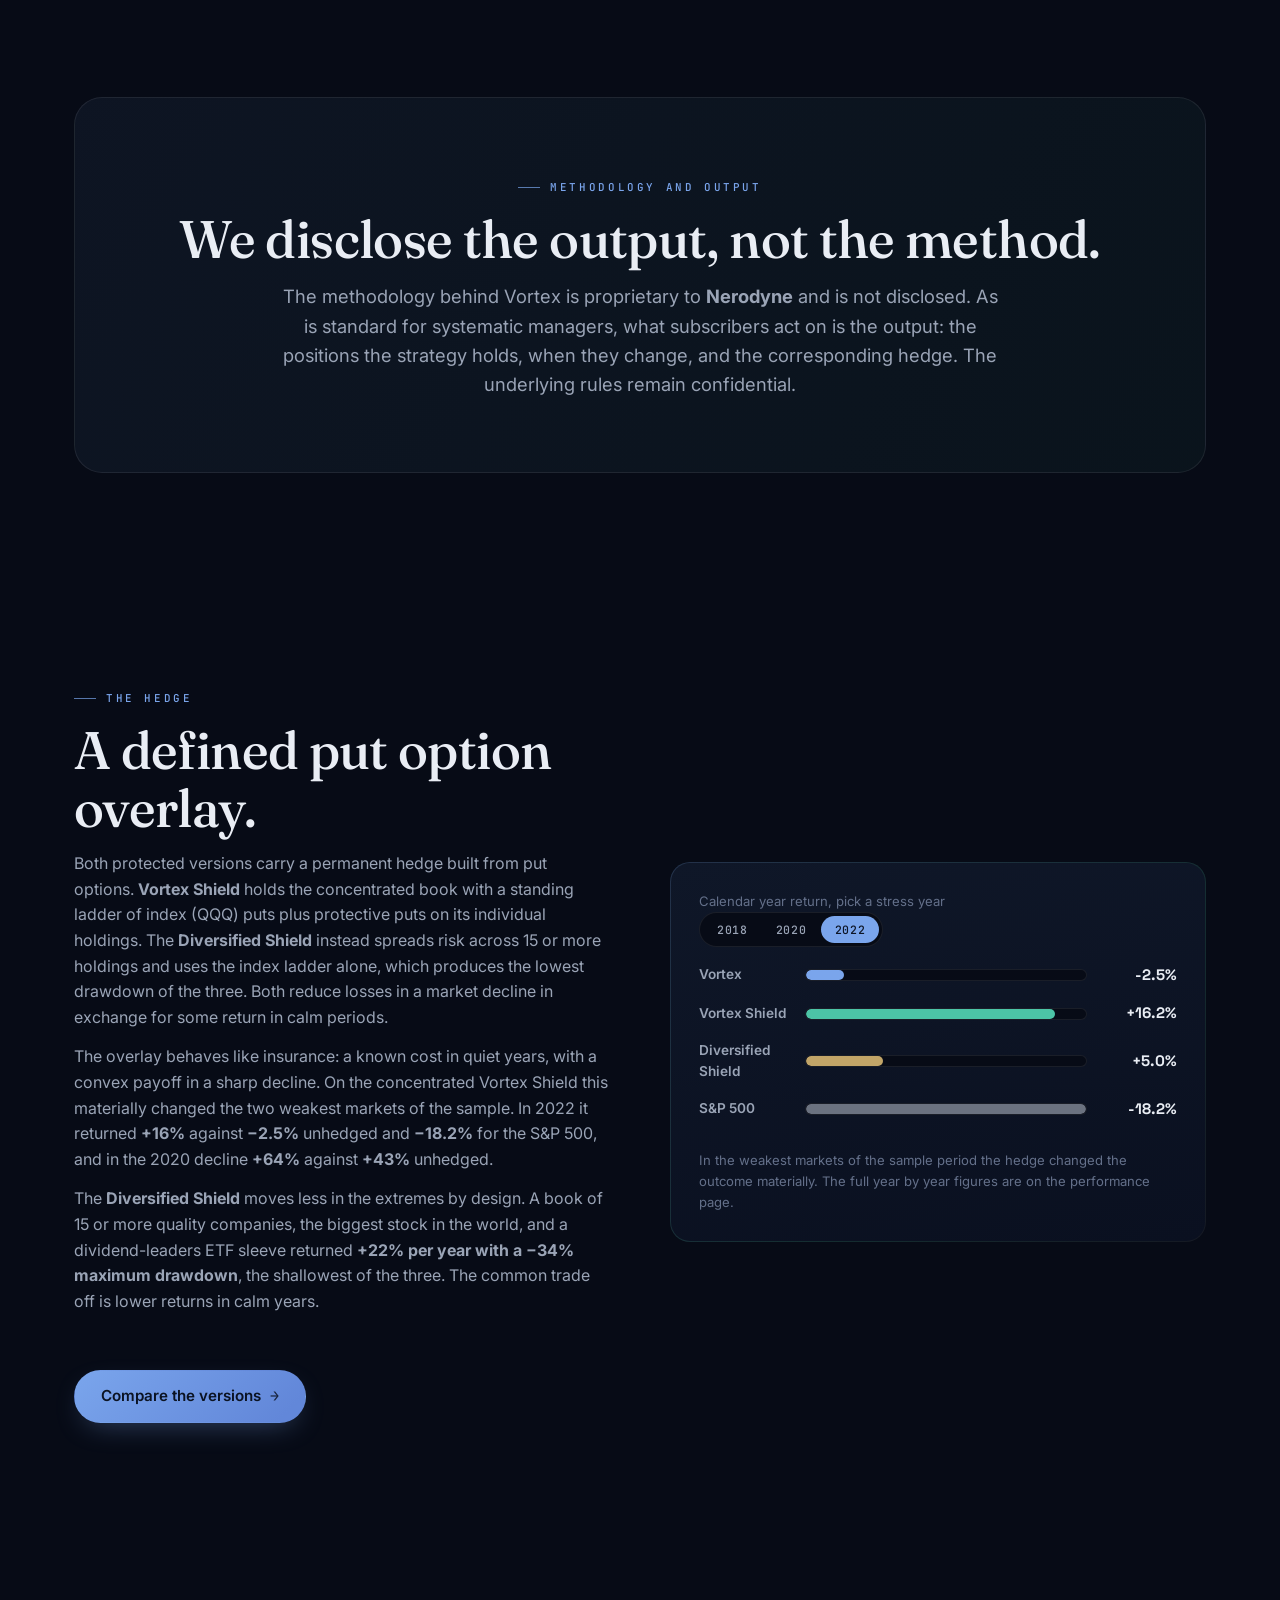
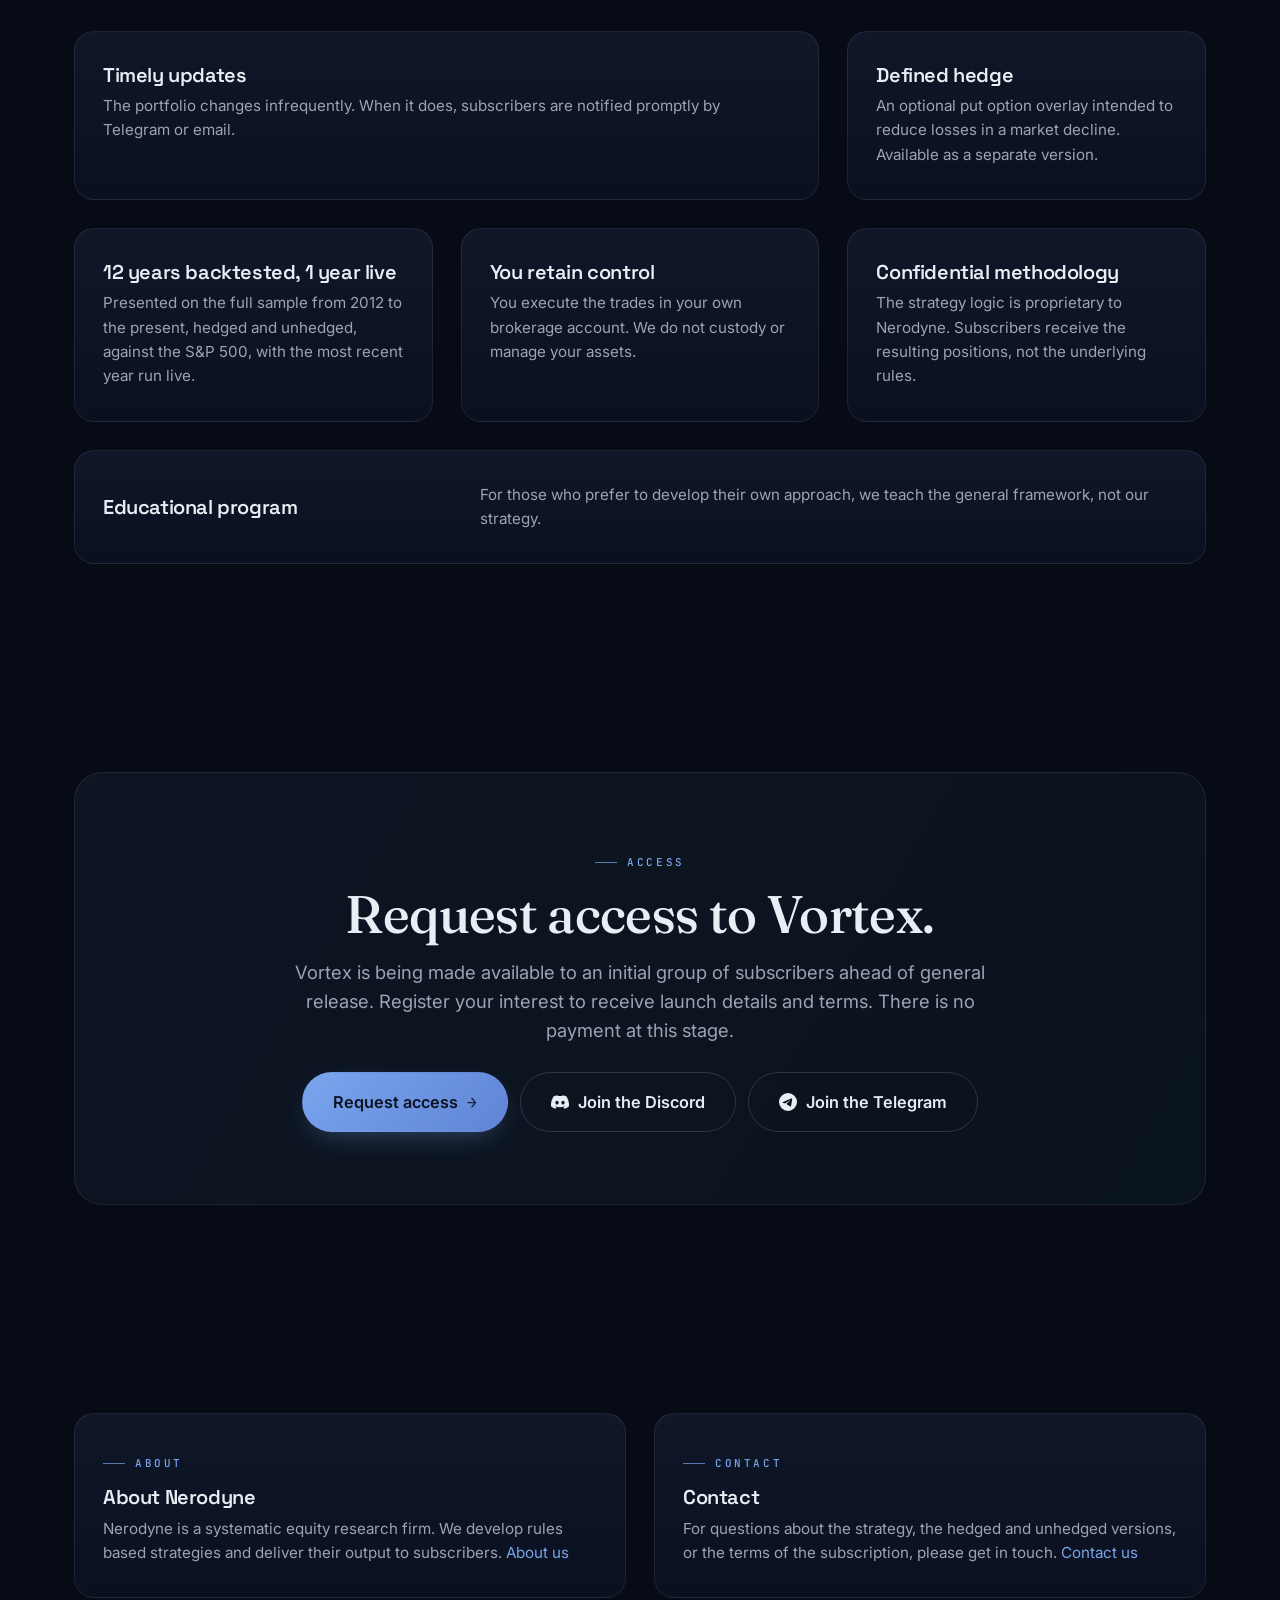
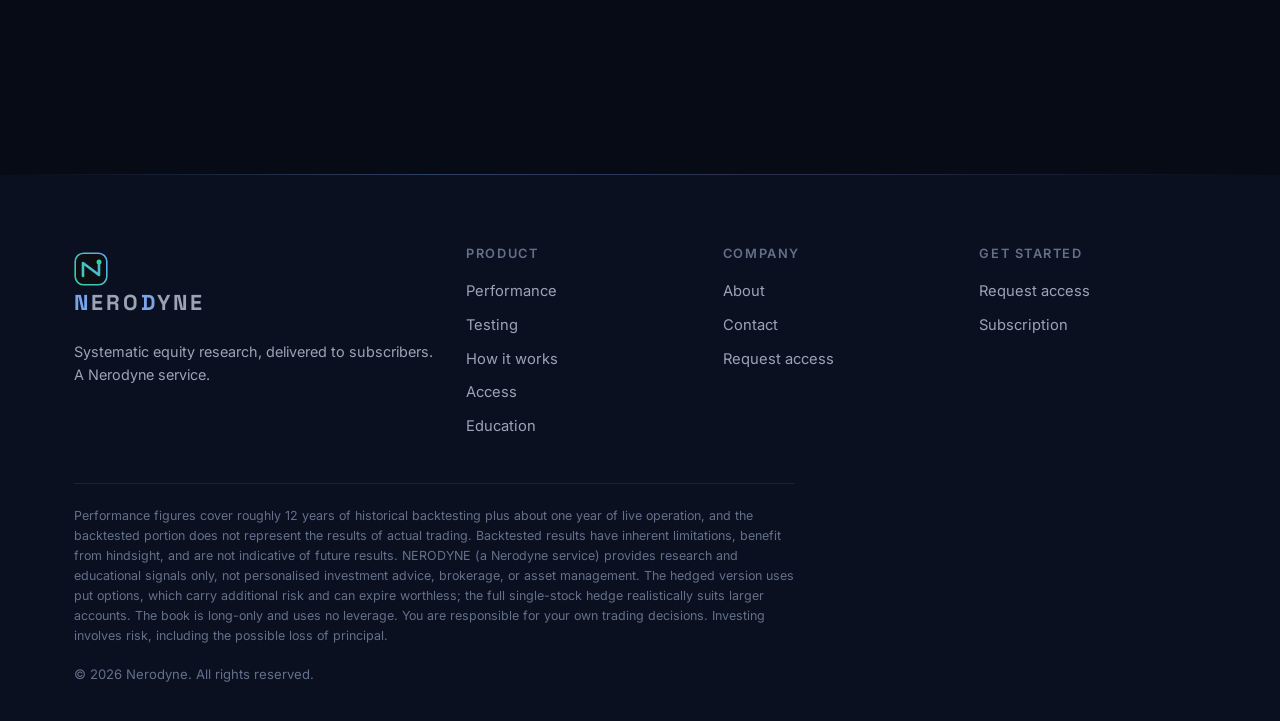
==== commit f08d6aaf: "Members area: email-code login (Supabase) with gated Vortex positions - positions.html: sign in with" ====
--- a/index.html
+++ b/index.html
@@ -25,7 +25,7 @@
       <a href="how-it-works.html">How it works</a><a href="testing.html">Testing</a>
       <a href="build-your-own.html">Build your own</a>
       <a href="about.html">About</a>
-      <a href="contact.html">Contact</a>
+      <a href="contact.html">Contact</a><a href="positions.html">Members</a>
       <a class="nav-social discord" href="https://discord.gg/p8AwKEWY" target="_blank" rel="noopener" aria-label="Join our Discord" title="Join our Discord"><svg viewBox="0 0 24 24" width="18" height="18" fill="currentColor" aria-hidden="true"><path d="M20.317 4.3698a19.7913 19.7913 0 00-4.8851-1.5152.0741.0741 0 00-.0785.0371c-.211.3753-.4447.8648-.6083 1.2495-1.8447-.2762-3.68-.2762-5.4868 0-.1636-.3933-.4058-.8742-.6177-1.2495a.077.077 0 00-.0785-.037 19.7363 19.7363 0 00-4.8852 1.515.0699.0699 0 00-.0321.0277C.5334 9.0458-.319 13.5799.0992 18.0578a.0824.0824 0 00.0312.0561c2.0528 1.5076 4.0413 2.4228 5.9929 3.0294a.0777.0777 0 00.0842-.0276c.4616-.6304.8731-1.2952 1.226-1.9942a.076.076 0 00-.0416-.1057c-.6528-.2476-1.2743-.5495-1.8722-.8923a.077.077 0 01-.0076-.1277c.1258-.0943.2517-.1923.3718-.2914a.0743.0743 0 01.0776-.0105c3.9278 1.7933 8.18 1.7933 12.0614 0a.0739.0739 0 01.0785.0095c.1202.099.246.1981.3728.2924a.077.077 0 01-.0066.1276 12.2986 12.2986 0 01-1.873.8914.0766.0766 0 00-.0407.1067c.3604.698.7719 1.3628 1.225 1.9932a.076.076 0 00.0842.0286c1.961-.6067 3.9495-1.5219 6.0023-3.0294a.077.077 0 00.0313-.0552c.5004-5.177-.8382-9.6739-3.5485-13.6604a.061.061 0 00-.0312-.0286zM8.02 15.3312c-1.1825 0-2.1569-1.0857-2.1569-2.419 0-1.3332.9555-2.4189 2.157-2.4189 1.2108 0 2.1757 1.0952 2.1568 2.419 0 1.3332-.9555 2.4189-2.1569 2.4189zm7.9748 0c-1.1825 0-2.1569-1.0857-2.1569-2.419 0-1.3332.9554-2.4189 2.1569-2.4189 1.2108 0 2.1757 1.0952 2.1568 2.419 0 1.3332-.946 2.4189-2.1568 2.4189Z"/></svg></a>
       <a class="nav-social telegram" href="https://t.me/+TVbPPDi2B2o5NGM0" target="_blank" rel="noopener" aria-label="Join our Telegram" title="Join our Telegram"><svg viewBox="0 0 24 24" width="18" height="18" fill="currentColor" aria-hidden="true"><path d="M11.944 0A12 12 0 0 0 0 12a12 12 0 0 0 12 12 12 12 0 0 0 12-12A12 12 0 0 0 12 0a12 12 0 0 0-.056 0zm4.962 7.224c.1-.002.321.023.465.14a.506.506 0 0 1 .171.325c.016.093.036.306.02.472-.18 1.898-.962 6.502-1.36 8.627-.168.9-.499 1.201-.82 1.23-.696.065-1.225-.46-1.9-.902-1.056-.693-1.653-1.124-2.678-1.8-1.185-.78-.417-1.21.258-1.91.177-.184 3.247-2.977 3.307-3.23.007-.032.014-.15-.056-.212s-.174-.041-.249-.024c-.106.024-1.793 1.139-5.061 3.345-.479.329-.913.489-1.302.481-.428-.009-1.252-.242-1.865-.44-.752-.244-1.349-.374-1.297-.789.027-.216.325-.437.893-.663 3.498-1.524 5.83-2.529 6.998-3.014 3.332-1.386 4.025-1.627 4.476-1.635z"/></svg></a>
       <a href="signup.html" class="nav-cta">Request access</a>
--- a/css/style-v8.css
+++ b/css/style-v8.css
@@ -891,6 +891,20 @@
 /* ── softer, larger card geometry ── */
 .cta-band { border-radius: 28px; }
 
+/* ── members area: per-user watermark + code input ── */
+.wm-wrap { position: relative; overflow: hidden; border-radius: var(--radius-sm); }
+.wm-overlay {
+  position: absolute; inset: -60px; z-index: 5;
+  display: flex; flex-wrap: wrap; gap: 52px 58px; align-items: center; justify-content: center;
+  transform: rotate(-22deg); pointer-events: none; user-select: none;
+}
+.wm-overlay span {
+  font-family: var(--mono); font-size: .78rem; letter-spacing: .08em;
+  color: rgba(255,255,255,.055); white-space: nowrap;
+}
+.license-line { font-family: var(--mono); font-size: .68rem; color: var(--faint); margin-top: 14px; }
+.code-input { letter-spacing: .45em; font-family: var(--mono); font-size: 1.25rem; text-align: center; }
+
 /* ── responsive + reduced motion ── */
 @media (max-width: 920px) {
   .site-header { top: 10px; padding-inline: 10px; }
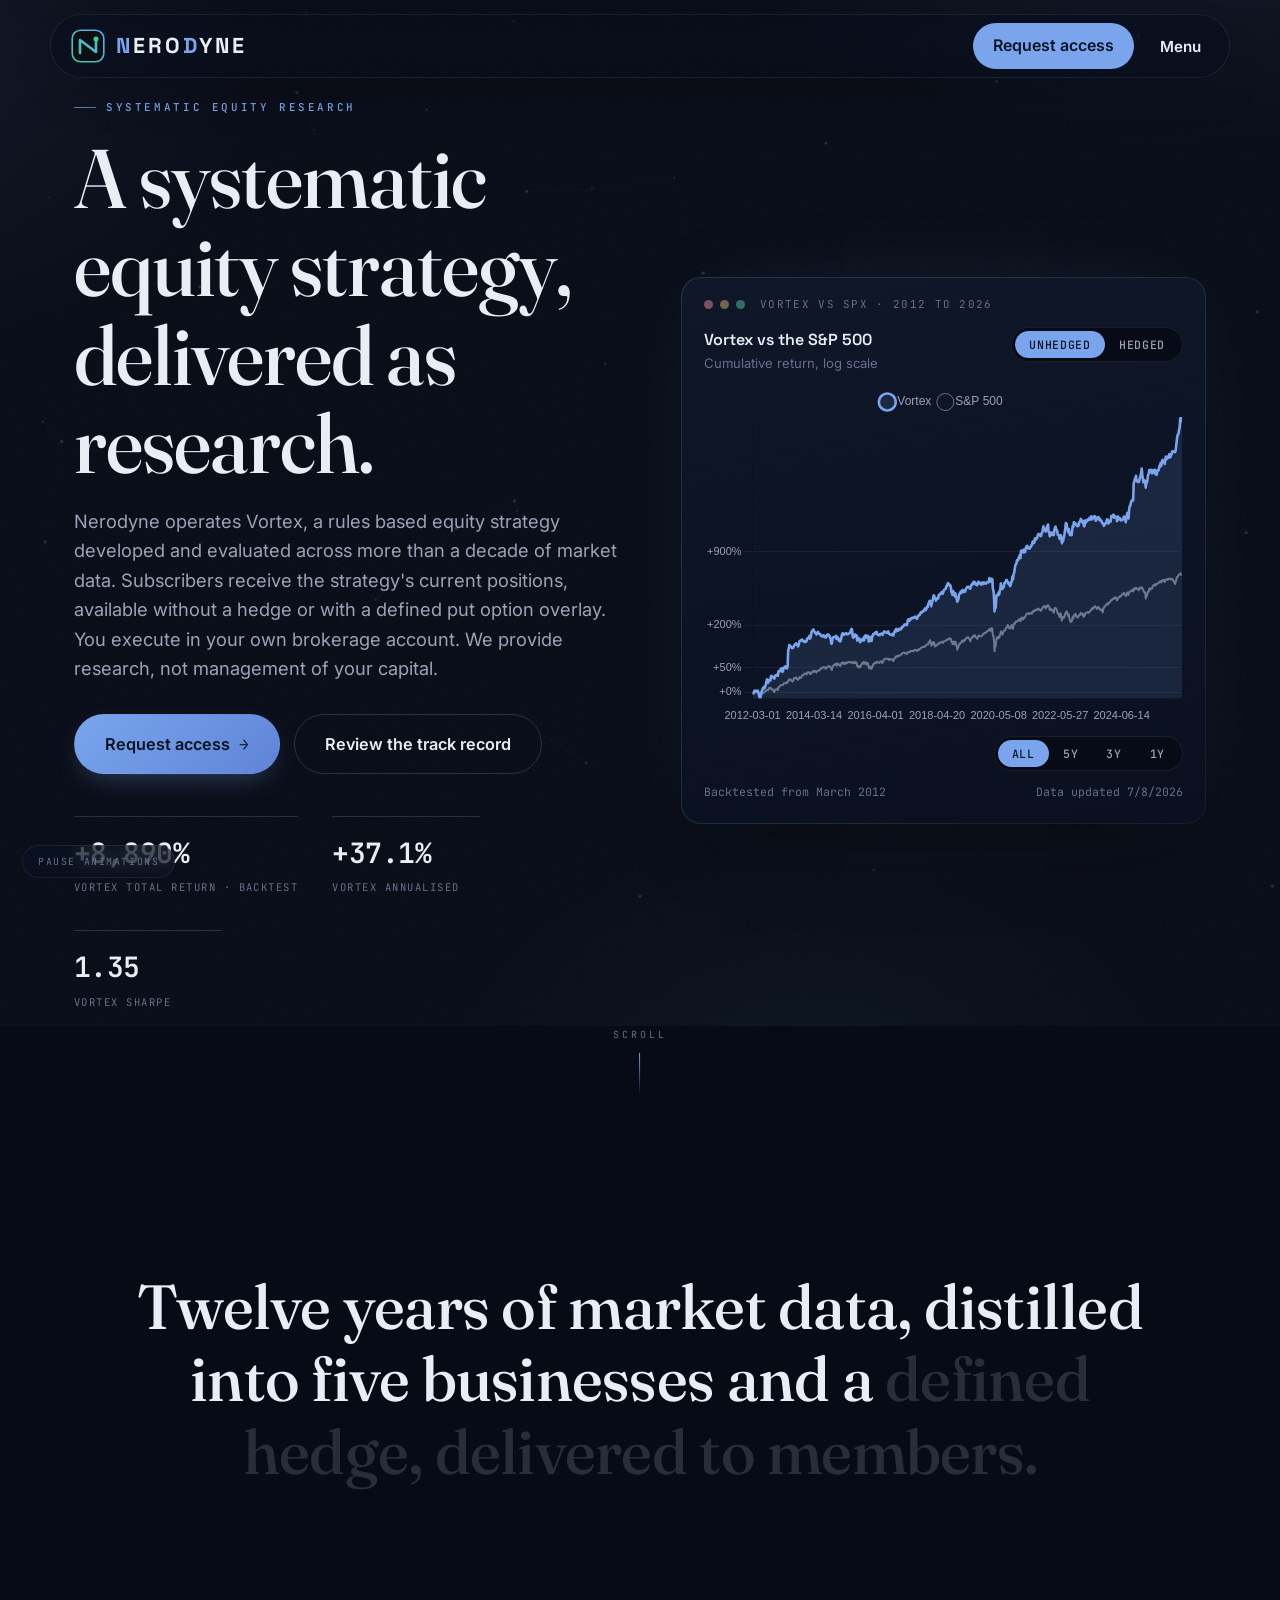
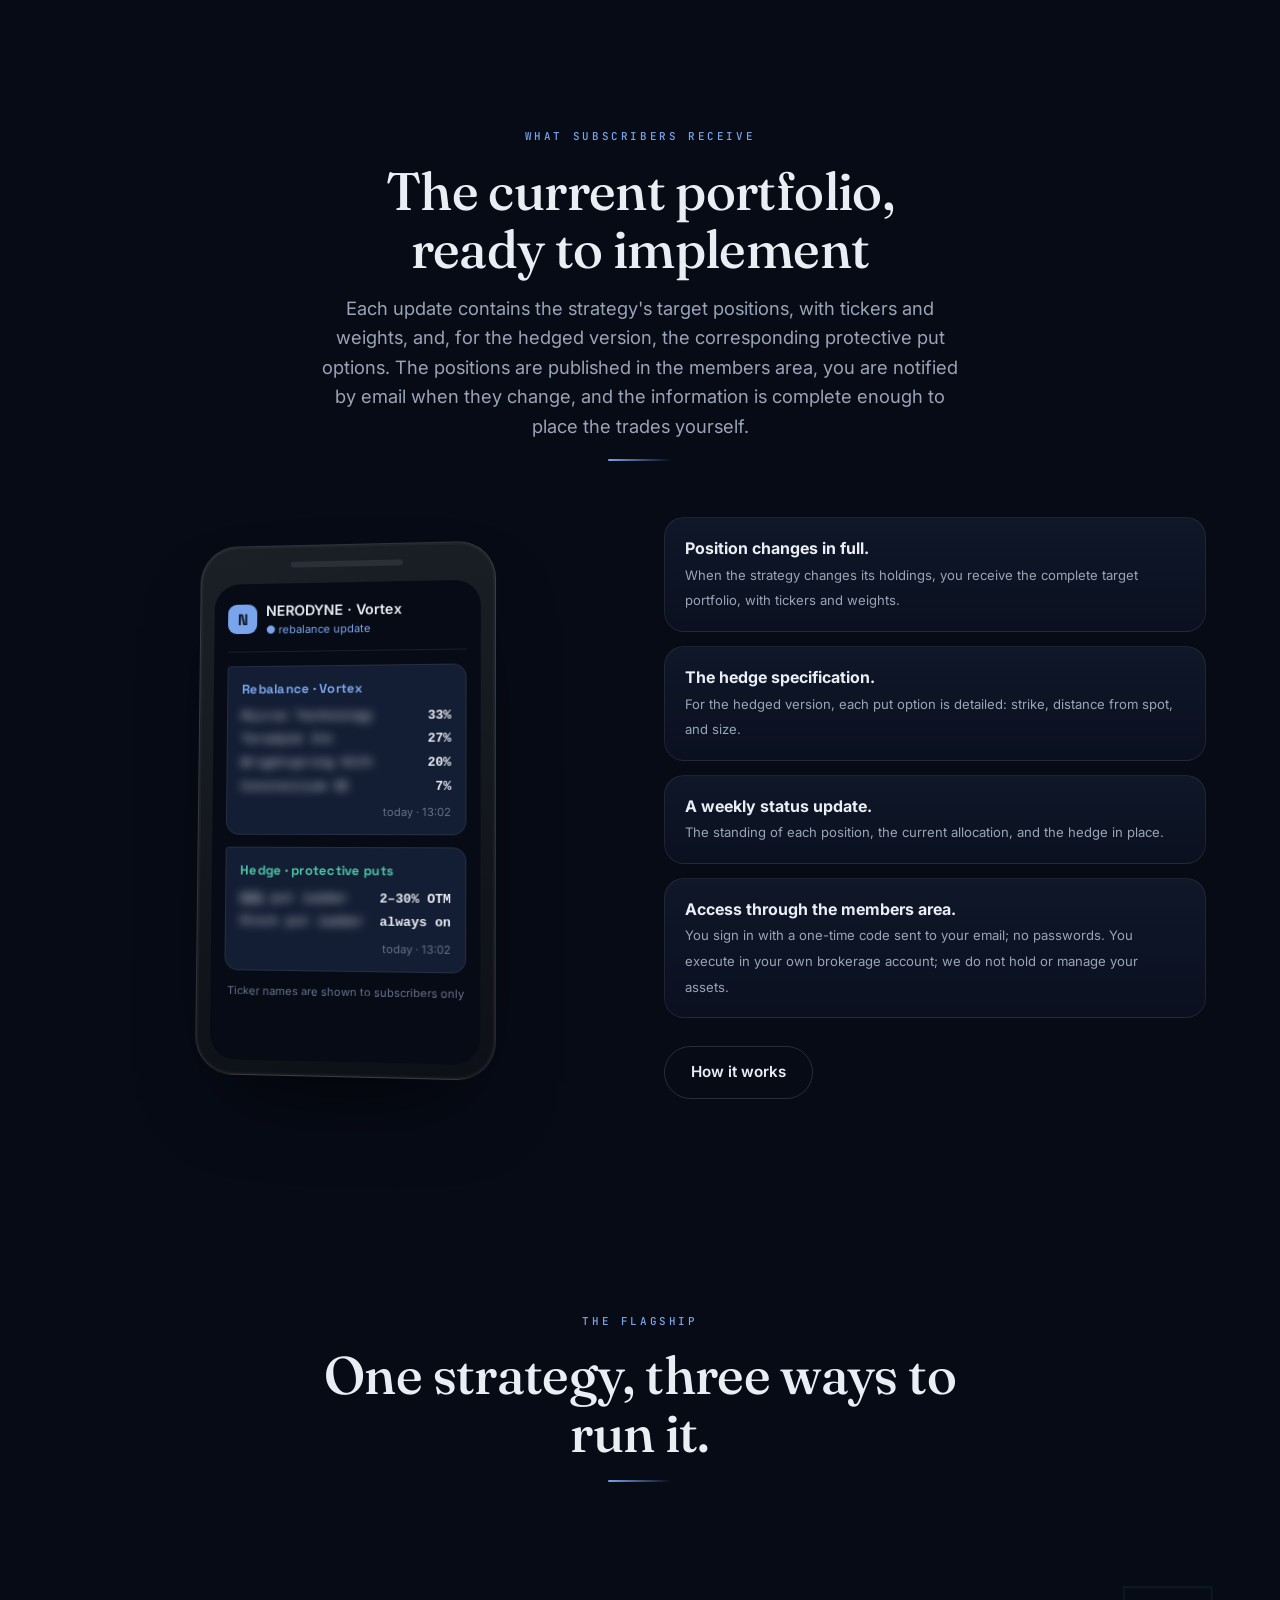
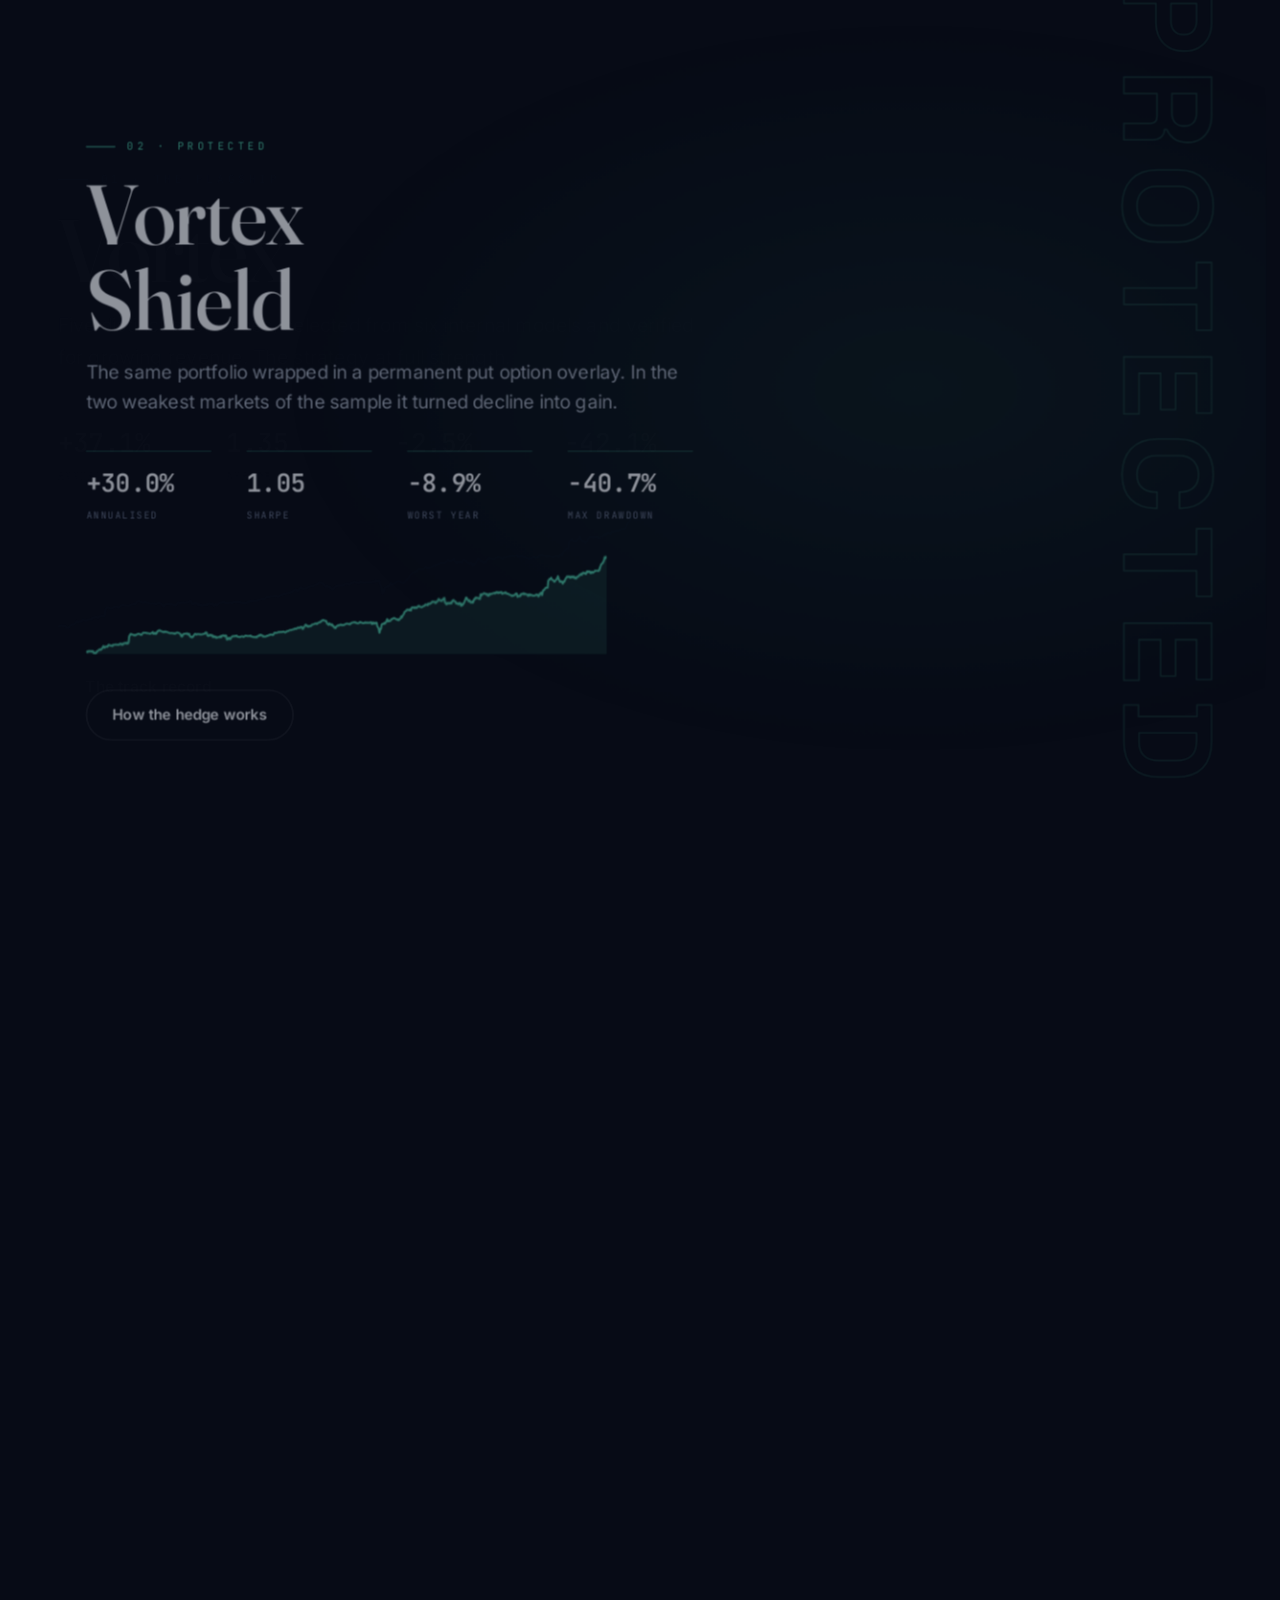
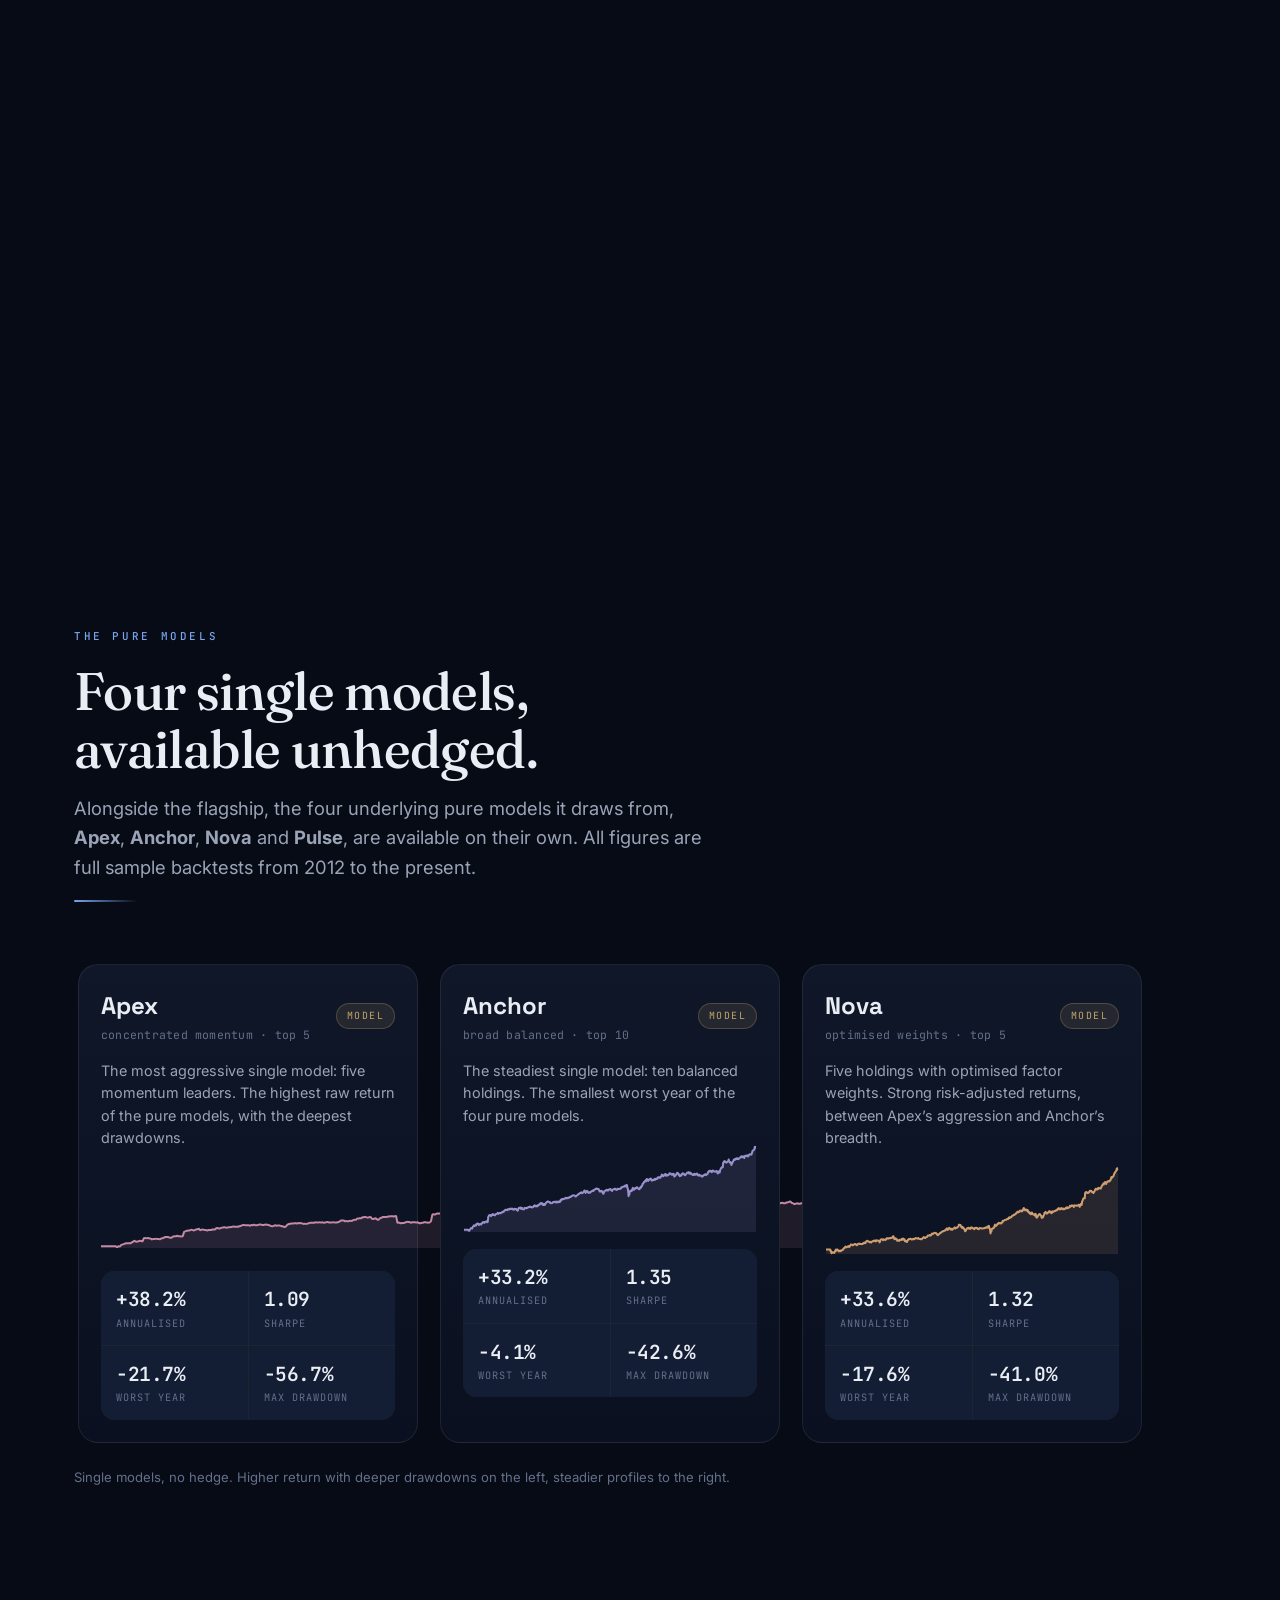
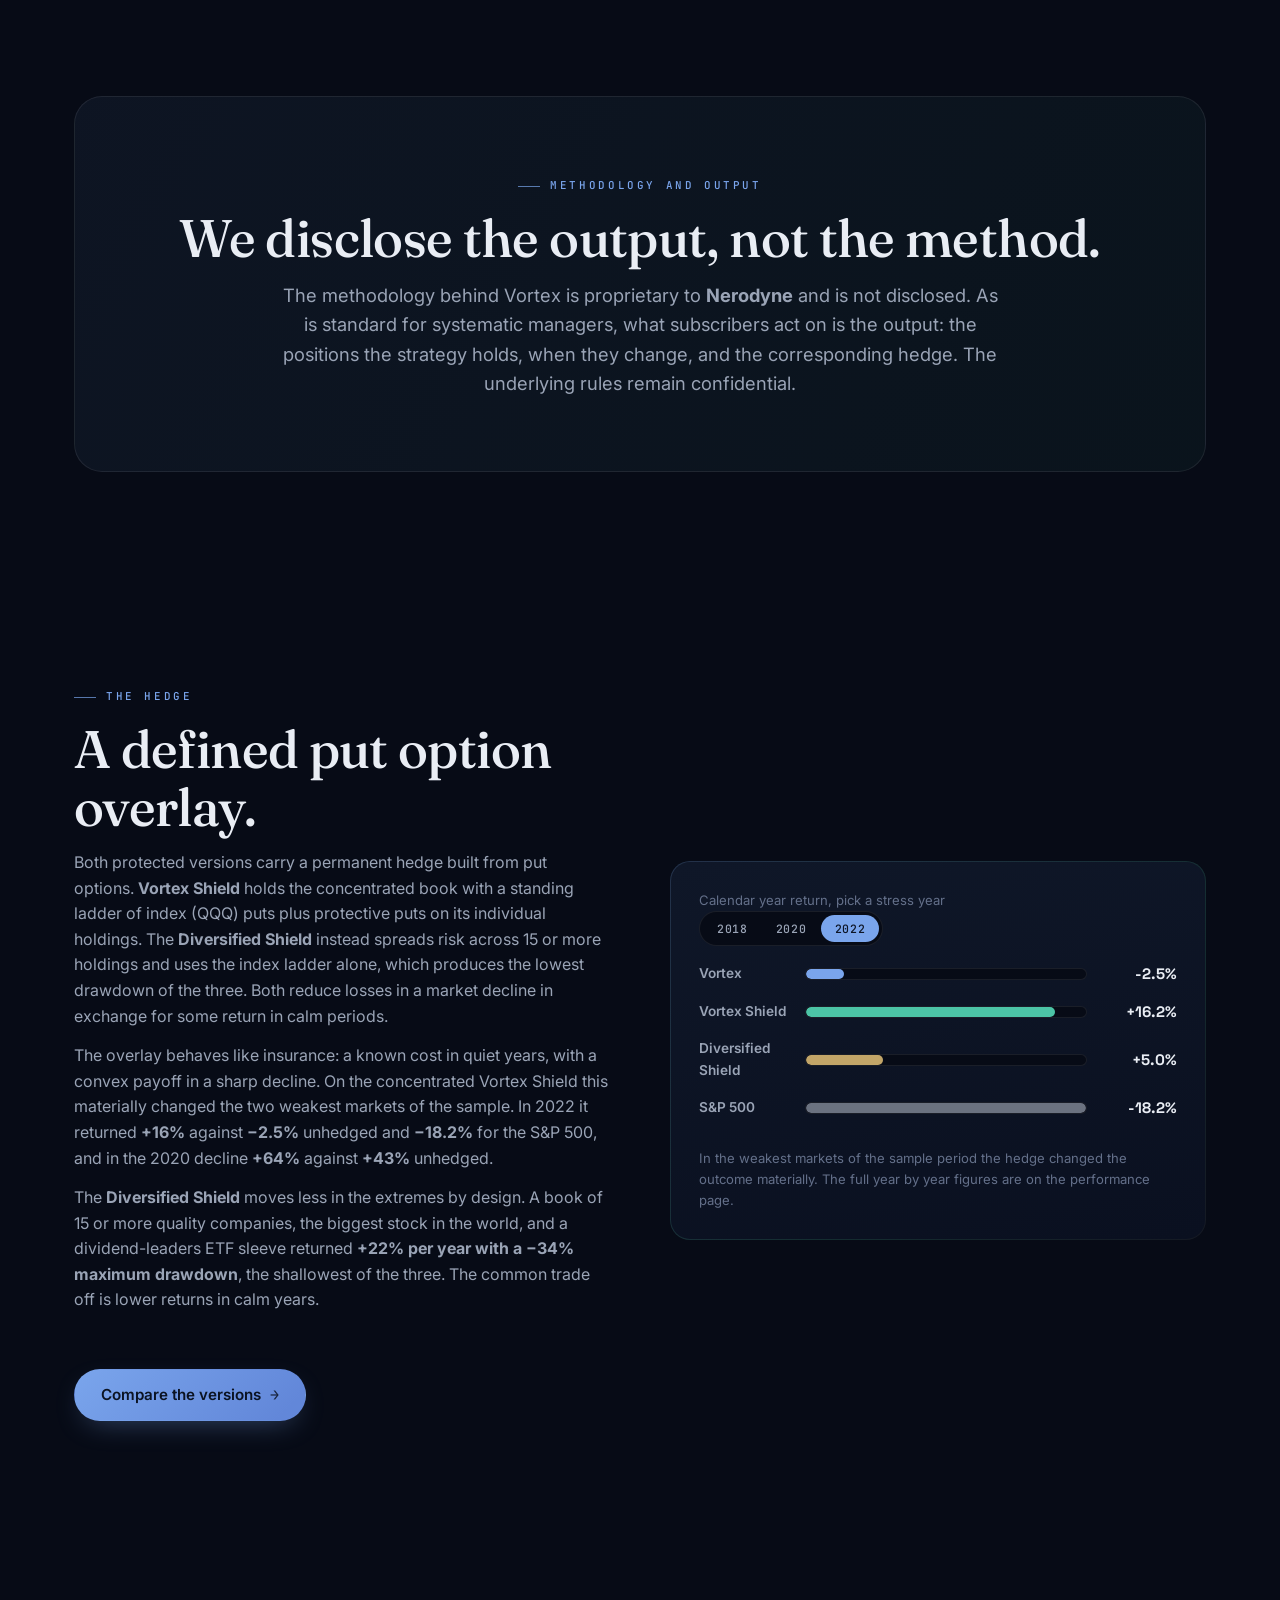
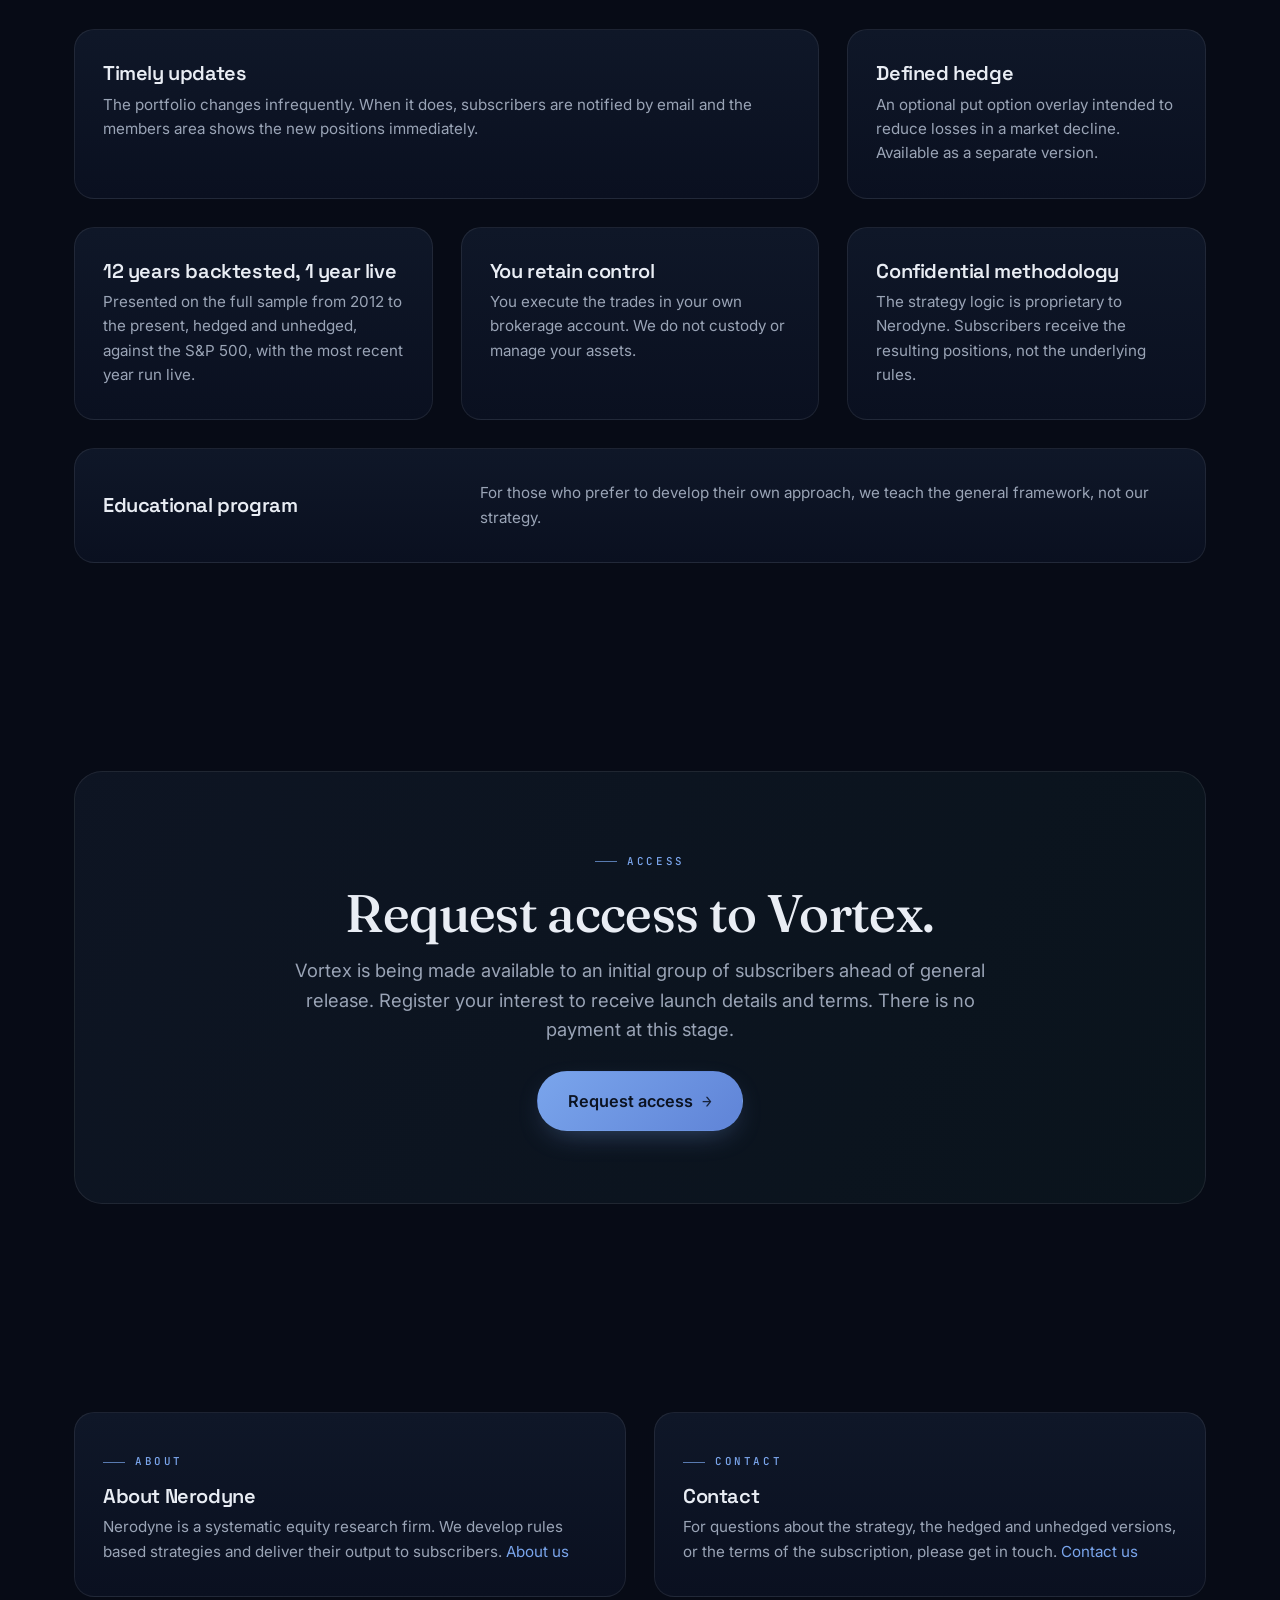
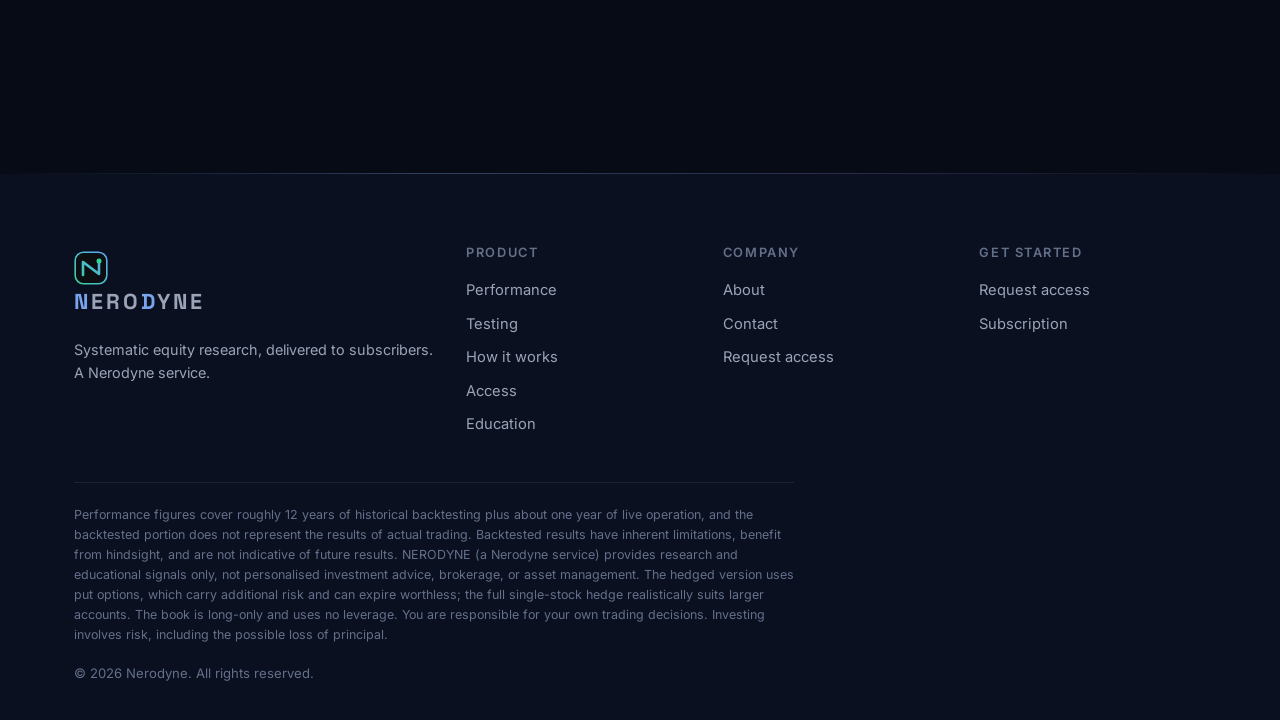
==== commit 2d4c06eb: "Members-area-only access: remove Discord and Telegram, simplify signup - All Discord and Telegram li" ====
--- a/index.html
+++ b/index.html
@@ -3,8 +3,8 @@
 <head>
 <meta charset="UTF-8">
 <meta name="viewport" content="width=device-width, initial-scale=1.0">
-<title>NERODYNE · Systematic equity models, delivered to your phone</title>
-<meta name="description" content="NERODYNE runs systematic equity models built by Nerodyne: 12 years backtested and now one year live. When a model changes its holdings or hedge, you get the exact moves on your phone.">
+<title>NERODYNE · Systematic equity research, delivered to members</title>
+<meta name="description" content="NERODYNE runs systematic equity models built by Nerodyne: 12 years backtested and now one year live. Members see the current positions in a private members area and are notified by email when they change.">
 <link rel="preconnect" href="https://fonts.googleapis.com">
 <link href="https://fonts.googleapis.com/css2?family=Inter:wght@400;500;600&family=Space+Grotesk:wght@500;600;700&family=JetBrains+Mono:wght@400;500;600&family=Fraunces:opsz,wght@9..144,400;9..144,500;9..144,600&display=swap" rel="stylesheet">
 <link rel="stylesheet" href="css/style-v8.css">
@@ -26,8 +26,6 @@
       <a href="build-your-own.html">Build your own</a>
       <a href="about.html">About</a>
       <a href="contact.html">Contact</a><a href="positions.html">Members</a>
-      <a class="nav-social discord" href="https://discord.gg/p8AwKEWY" target="_blank" rel="noopener" aria-label="Join our Discord" title="Join our Discord"><svg viewBox="0 0 24 24" width="18" height="18" fill="currentColor" aria-hidden="true"><path d="M20.317 4.3698a19.7913 19.7913 0 00-4.8851-1.5152.0741.0741 0 00-.0785.0371c-.211.3753-.4447.8648-.6083 1.2495-1.8447-.2762-3.68-.2762-5.4868 0-.1636-.3933-.4058-.8742-.6177-1.2495a.077.077 0 00-.0785-.037 19.7363 19.7363 0 00-4.8852 1.515.0699.0699 0 00-.0321.0277C.5334 9.0458-.319 13.5799.0992 18.0578a.0824.0824 0 00.0312.0561c2.0528 1.5076 4.0413 2.4228 5.9929 3.0294a.0777.0777 0 00.0842-.0276c.4616-.6304.8731-1.2952 1.226-1.9942a.076.076 0 00-.0416-.1057c-.6528-.2476-1.2743-.5495-1.8722-.8923a.077.077 0 01-.0076-.1277c.1258-.0943.2517-.1923.3718-.2914a.0743.0743 0 01.0776-.0105c3.9278 1.7933 8.18 1.7933 12.0614 0a.0739.0739 0 01.0785.0095c.1202.099.246.1981.3728.2924a.077.077 0 01-.0066.1276 12.2986 12.2986 0 01-1.873.8914.0766.0766 0 00-.0407.1067c.3604.698.7719 1.3628 1.225 1.9932a.076.076 0 00.0842.0286c1.961-.6067 3.9495-1.5219 6.0023-3.0294a.077.077 0 00.0313-.0552c.5004-5.177-.8382-9.6739-3.5485-13.6604a.061.061 0 00-.0312-.0286zM8.02 15.3312c-1.1825 0-2.1569-1.0857-2.1569-2.419 0-1.3332.9555-2.4189 2.157-2.4189 1.2108 0 2.1757 1.0952 2.1568 2.419 0 1.3332-.9555 2.4189-2.1569 2.4189zm7.9748 0c-1.1825 0-2.1569-1.0857-2.1569-2.419 0-1.3332.9554-2.4189 2.1569-2.4189 1.2108 0 2.1757 1.0952 2.1568 2.419 0 1.3332-.946 2.4189-2.1568 2.4189Z"/></svg></a>
-      <a class="nav-social telegram" href="https://t.me/+TVbPPDi2B2o5NGM0" target="_blank" rel="noopener" aria-label="Join our Telegram" title="Join our Telegram"><svg viewBox="0 0 24 24" width="18" height="18" fill="currentColor" aria-hidden="true"><path d="M11.944 0A12 12 0 0 0 0 12a12 12 0 0 0 12 12 12 12 0 0 0 12-12A12 12 0 0 0 12 0a12 12 0 0 0-.056 0zm4.962 7.224c.1-.002.321.023.465.14a.506.506 0 0 1 .171.325c.016.093.036.306.02.472-.18 1.898-.962 6.502-1.36 8.627-.168.9-.499 1.201-.82 1.23-.696.065-1.225-.46-1.9-.902-1.056-.693-1.653-1.124-2.678-1.8-1.185-.78-.417-1.21.258-1.91.177-.184 3.247-2.977 3.307-3.23.007-.032.014-.15-.056-.212s-.174-.041-.249-.024c-.106.024-1.793 1.139-5.061 3.345-.479.329-.913.489-1.302.481-.428-.009-1.252-.242-1.865-.44-.752-.244-1.349-.374-1.297-.789.027-.216.325-.437.893-.663 3.498-1.524 5.83-2.529 6.998-3.014 3.332-1.386 4.025-1.627 4.476-1.635z"/></svg></a>
       <a href="signup.html" class="nav-cta">Request access</a>
     </nav>
   </div>
@@ -45,11 +43,6 @@
         <a href="signup.html" class="btn btn-primary btn-lg">Request access</a>
         <a href="performance.html" class="btn btn-ghost btn-lg">Review the track record</a>
       </div>
-      <div class="join-row" style="display:flex;gap:10px;flex-wrap:wrap;margin-top:14px;align-items:center;">
-        <span class="note" style="margin-right:2px;">Join the community:</span>
-        <a href="https://discord.gg/p8AwKEWY" target="_blank" rel="noopener" class="btn btn-ghost" style="padding:8px 14px;"><svg viewBox="0 0 24 24" width="18" height="18" fill="currentColor" aria-hidden="true"><path d="M20.317 4.3698a19.7913 19.7913 0 00-4.8851-1.5152.0741.0741 0 00-.0785.0371c-.211.3753-.4447.8648-.6083 1.2495-1.8447-.2762-3.68-.2762-5.4868 0-.1636-.3933-.4058-.8742-.6177-1.2495a.077.077 0 00-.0785-.037 19.7363 19.7363 0 00-4.8852 1.515.0699.0699 0 00-.0321.0277C.5334 9.0458-.319 13.5799.0992 18.0578a.0824.0824 0 00.0312.0561c2.0528 1.5076 4.0413 2.4228 5.9929 3.0294a.0777.0777 0 00.0842-.0276c.4616-.6304.8731-1.2952 1.226-1.9942a.076.076 0 00-.0416-.1057c-.6528-.2476-1.2743-.5495-1.8722-.8923a.077.077 0 01-.0076-.1277c.1258-.0943.2517-.1923.3718-.2914a.0743.0743 0 01.0776-.0105c3.9278 1.7933 8.18 1.7933 12.0614 0a.0739.0739 0 01.0785.0095c.1202.099.246.1981.3728.2924a.077.077 0 01-.0066.1276 12.2986 12.2986 0 01-1.873.8914.0766.0766 0 00-.0407.1067c.3604.698.7719 1.3628 1.225 1.9932a.076.076 0 00.0842.0286c1.961-.6067 3.9495-1.5219 6.0023-3.0294a.077.077 0 00.0313-.0552c.5004-5.177-.8382-9.6739-3.5485-13.6604a.061.061 0 00-.0312-.0286zM8.02 15.3312c-1.1825 0-2.1569-1.0857-2.1569-2.419 0-1.3332.9555-2.4189 2.157-2.4189 1.2108 0 2.1757 1.0952 2.1568 2.419 0 1.3332-.9555 2.4189-2.1569 2.4189zm7.9748 0c-1.1825 0-2.1569-1.0857-2.1569-2.419 0-1.3332.9554-2.4189 2.1569-2.4189 1.2108 0 2.1757 1.0952 2.1568 2.419 0 1.3332-.946 2.4189-2.1568 2.4189Z"/></svg> Discord</a>
-        <a href="https://t.me/+TVbPPDi2B2o5NGM0" target="_blank" rel="noopener" class="btn btn-ghost" style="padding:8px 14px;"><svg viewBox="0 0 24 24" width="18" height="18" fill="currentColor" aria-hidden="true"><path d="M11.944 0A12 12 0 0 0 0 12a12 12 0 0 0 12 12 12 12 0 0 0 12-12A12 12 0 0 0 12 0a12 12 0 0 0-.056 0zm4.962 7.224c.1-.002.321.023.465.14a.506.506 0 0 1 .171.325c.016.093.036.306.02.472-.18 1.898-.962 6.502-1.36 8.627-.168.9-.499 1.201-.82 1.23-.696.065-1.225-.46-1.9-.902-1.056-.693-1.653-1.124-2.678-1.8-1.185-.78-.417-1.21.258-1.91.177-.184 3.247-2.977 3.307-3.23.007-.032.014-.15-.056-.212s-.174-.041-.249-.024c-.106.024-1.793 1.139-5.061 3.345-.479.329-.913.489-1.302.481-.428-.009-1.252-.242-1.865-.44-.752-.244-1.349-.374-1.297-.789.027-.216.325-.437.893-.663 3.498-1.524 5.83-2.529 6.998-3.014 3.332-1.386 4.025-1.627 4.476-1.635z"/></svg> Telegram</a>
-      </div>
       <div class="hero-stats">
         <div class="stat"><div class="num up" id="hero-total">…</div><div class="lbl">Vortex total return · backtest</div></div>
         <div class="stat"><div class="num up" id="hero-ann">…</div><div class="lbl">Vortex annualised</div></div>
@@ -85,7 +78,7 @@
 
 <!-- STATEMENT -->
 <section class="statement-sec container">
-  <p class="statement">Twelve years of market data, distilled into five businesses and a defined hedge, delivered to your phone.</p>
+  <p class="statement">Twelve years of market data, distilled into five businesses and a defined hedge, delivered to members.</p>
 </section>
 
 <!-- WHAT YOU GET / HOW IT REACHES YOU -->
@@ -93,7 +86,7 @@
   <div class="section-head center">
     <span class="eyebrow">What subscribers receive</span>
     <h2>The current portfolio, ready to implement</h2>
-    <p class="lead" style="margin-inline:auto;">Each update contains the strategy's target positions, with tickers and weights, and, for the hedged version, the corresponding protective put options. The information is delivered to your phone and is complete enough to place the trades yourself.</p>
+    <p class="lead" style="margin-inline:auto;">Each update contains the strategy's target positions, with tickers and weights, and, for the hedged version, the corresponding protective put options. The positions are published in the members area, you are notified by email when they change, and the information is complete enough to place the trades yourself.</p>
     <div class="kicker-line" style="margin-inline:auto;"></div>
   </div>
   <div class="grid-2" style="align-items:center;gap:48px;">
@@ -125,7 +118,7 @@
         <li class="panel feature reveal" data-d="1" style="padding:18px 20px;"><b style="color:var(--text)">Position changes in full.</b><br><span class="note" style="color:var(--muted)">When the strategy changes its holdings, you receive the complete target portfolio, with tickers and weights.</span></li>
         <li class="panel feature reveal" data-d="2" style="padding:18px 20px;"><b style="color:var(--text)">The hedge specification.</b><br><span class="note" style="color:var(--muted)">For the hedged version, each put option is detailed: strike, distance from spot, and size.</span></li>
         <li class="panel feature reveal" data-d="3" style="padding:18px 20px;"><b style="color:var(--text)">A weekly status update.</b><br><span class="note" style="color:var(--muted)">The standing of each position, the current allocation, and the hedge in place.</span></li>
-        <li class="panel feature reveal" data-d="4" style="padding:18px 20px;"><b style="color:var(--text)">Telegram or email.</b><br><span class="note" style="color:var(--muted)">Delivered through your preferred channel. You execute in your own brokerage account; we do not hold or manage your assets.</span></li>
+        <li class="panel feature reveal" data-d="4" style="padding:18px 20px;"><b style="color:var(--text)">Access through the members area.</b><br><span class="note" style="color:var(--muted)">You sign in with a one-time code sent to your email; no passwords. You execute in your own brokerage account; we do not hold or manage your assets.</span></li>
       </ul>
       <a href="how-it-works.html" class="btn btn-ghost mt-m">How it works</a>
     </div>
@@ -231,7 +224,7 @@
 <!-- FEATURES -->
 <section class="container">
   <div class="grid-3 bento">
-    <div class="panel feature reveal" data-d="1"><h3>Timely updates</h3><p>The portfolio changes infrequently. When it does, subscribers are notified promptly by Telegram or email.</p></div>
+    <div class="panel feature reveal" data-d="1"><h3>Timely updates</h3><p>The portfolio changes infrequently. When it does, subscribers are notified by email and the members area shows the new positions immediately.</p></div>
     <div class="panel feature reveal" data-d="2"><h3>Defined hedge</h3><p>An optional put option overlay intended to reduce losses in a market decline. Available as a separate version.</p></div>
     <div class="panel feature reveal" data-d="3"><h3>12 years backtested, 1 year live</h3><p>Presented on the full sample from 2012 to the present, hedged and unhedged, against the S&amp;P 500, with the most recent year run live.</p></div>
     <div class="panel feature reveal" data-d="1"><h3>You retain control</h3><p>You execute the trades in your own brokerage account. We do not custody or manage your assets.</p></div>
@@ -248,8 +241,6 @@
     <p class="lead" style="margin:14px auto 26px;">Vortex is being made available to an initial group of subscribers ahead of general release. Register your interest to receive launch details and terms. There is no payment at this stage.</p>
     <div style="display:flex;gap:12px;flex-wrap:wrap;justify-content:center;">
       <a href="signup.html" class="btn btn-primary btn-lg">Request access</a>
-      <a href="https://discord.gg/p8AwKEWY" target="_blank" rel="noopener" class="btn btn-ghost btn-lg"><svg viewBox="0 0 24 24" width="18" height="18" fill="currentColor" aria-hidden="true"><path d="M20.317 4.3698a19.7913 19.7913 0 00-4.8851-1.5152.0741.0741 0 00-.0785.0371c-.211.3753-.4447.8648-.6083 1.2495-1.8447-.2762-3.68-.2762-5.4868 0-.1636-.3933-.4058-.8742-.6177-1.2495a.077.077 0 00-.0785-.037 19.7363 19.7363 0 00-4.8852 1.515.0699.0699 0 00-.0321.0277C.5334 9.0458-.319 13.5799.0992 18.0578a.0824.0824 0 00.0312.0561c2.0528 1.5076 4.0413 2.4228 5.9929 3.0294a.0777.0777 0 00.0842-.0276c.4616-.6304.8731-1.2952 1.226-1.9942a.076.076 0 00-.0416-.1057c-.6528-.2476-1.2743-.5495-1.8722-.8923a.077.077 0 01-.0076-.1277c.1258-.0943.2517-.1923.3718-.2914a.0743.0743 0 01.0776-.0105c3.9278 1.7933 8.18 1.7933 12.0614 0a.0739.0739 0 01.0785.0095c.1202.099.246.1981.3728.2924a.077.077 0 01-.0066.1276 12.2986 12.2986 0 01-1.873.8914.0766.0766 0 00-.0407.1067c.3604.698.7719 1.3628 1.225 1.9932a.076.076 0 00.0842.0286c1.961-.6067 3.9495-1.5219 6.0023-3.0294a.077.077 0 00.0313-.0552c.5004-5.177-.8382-9.6739-3.5485-13.6604a.061.061 0 00-.0312-.0286zM8.02 15.3312c-1.1825 0-2.1569-1.0857-2.1569-2.419 0-1.3332.9555-2.4189 2.157-2.4189 1.2108 0 2.1757 1.0952 2.1568 2.419 0 1.3332-.9555 2.4189-2.1569 2.4189zm7.9748 0c-1.1825 0-2.1569-1.0857-2.1569-2.419 0-1.3332.9554-2.4189 2.1569-2.4189 1.2108 0 2.1757 1.0952 2.1568 2.419 0 1.3332-.946 2.4189-2.1568 2.4189Z"/></svg> Join the Discord</a>
-      <a href="https://t.me/+TVbPPDi2B2o5NGM0" target="_blank" rel="noopener" class="btn btn-ghost btn-lg"><svg viewBox="0 0 24 24" width="18" height="18" fill="currentColor" aria-hidden="true"><path d="M11.944 0A12 12 0 0 0 0 12a12 12 0 0 0 12 12 12 12 0 0 0 12-12A12 12 0 0 0 12 0a12 12 0 0 0-.056 0zm4.962 7.224c.1-.002.321.023.465.14a.506.506 0 0 1 .171.325c.016.093.036.306.02.472-.18 1.898-.962 6.502-1.36 8.627-.168.9-.499 1.201-.82 1.23-.696.065-1.225-.46-1.9-.902-1.056-.693-1.653-1.124-2.678-1.8-1.185-.78-.417-1.21.258-1.91.177-.184 3.247-2.977 3.307-3.23.007-.032.014-.15-.056-.212s-.174-.041-.249-.024c-.106.024-1.793 1.139-5.061 3.345-.479.329-.913.489-1.302.481-.428-.009-1.252-.242-1.865-.44-.752-.244-1.349-.374-1.297-.789.027-.216.325-.437.893-.663 3.498-1.524 5.83-2.529 6.998-3.014 3.332-1.386 4.025-1.627 4.476-1.635z"/></svg> Join the Telegram</a>
     </div>
   </div>
 </section>
